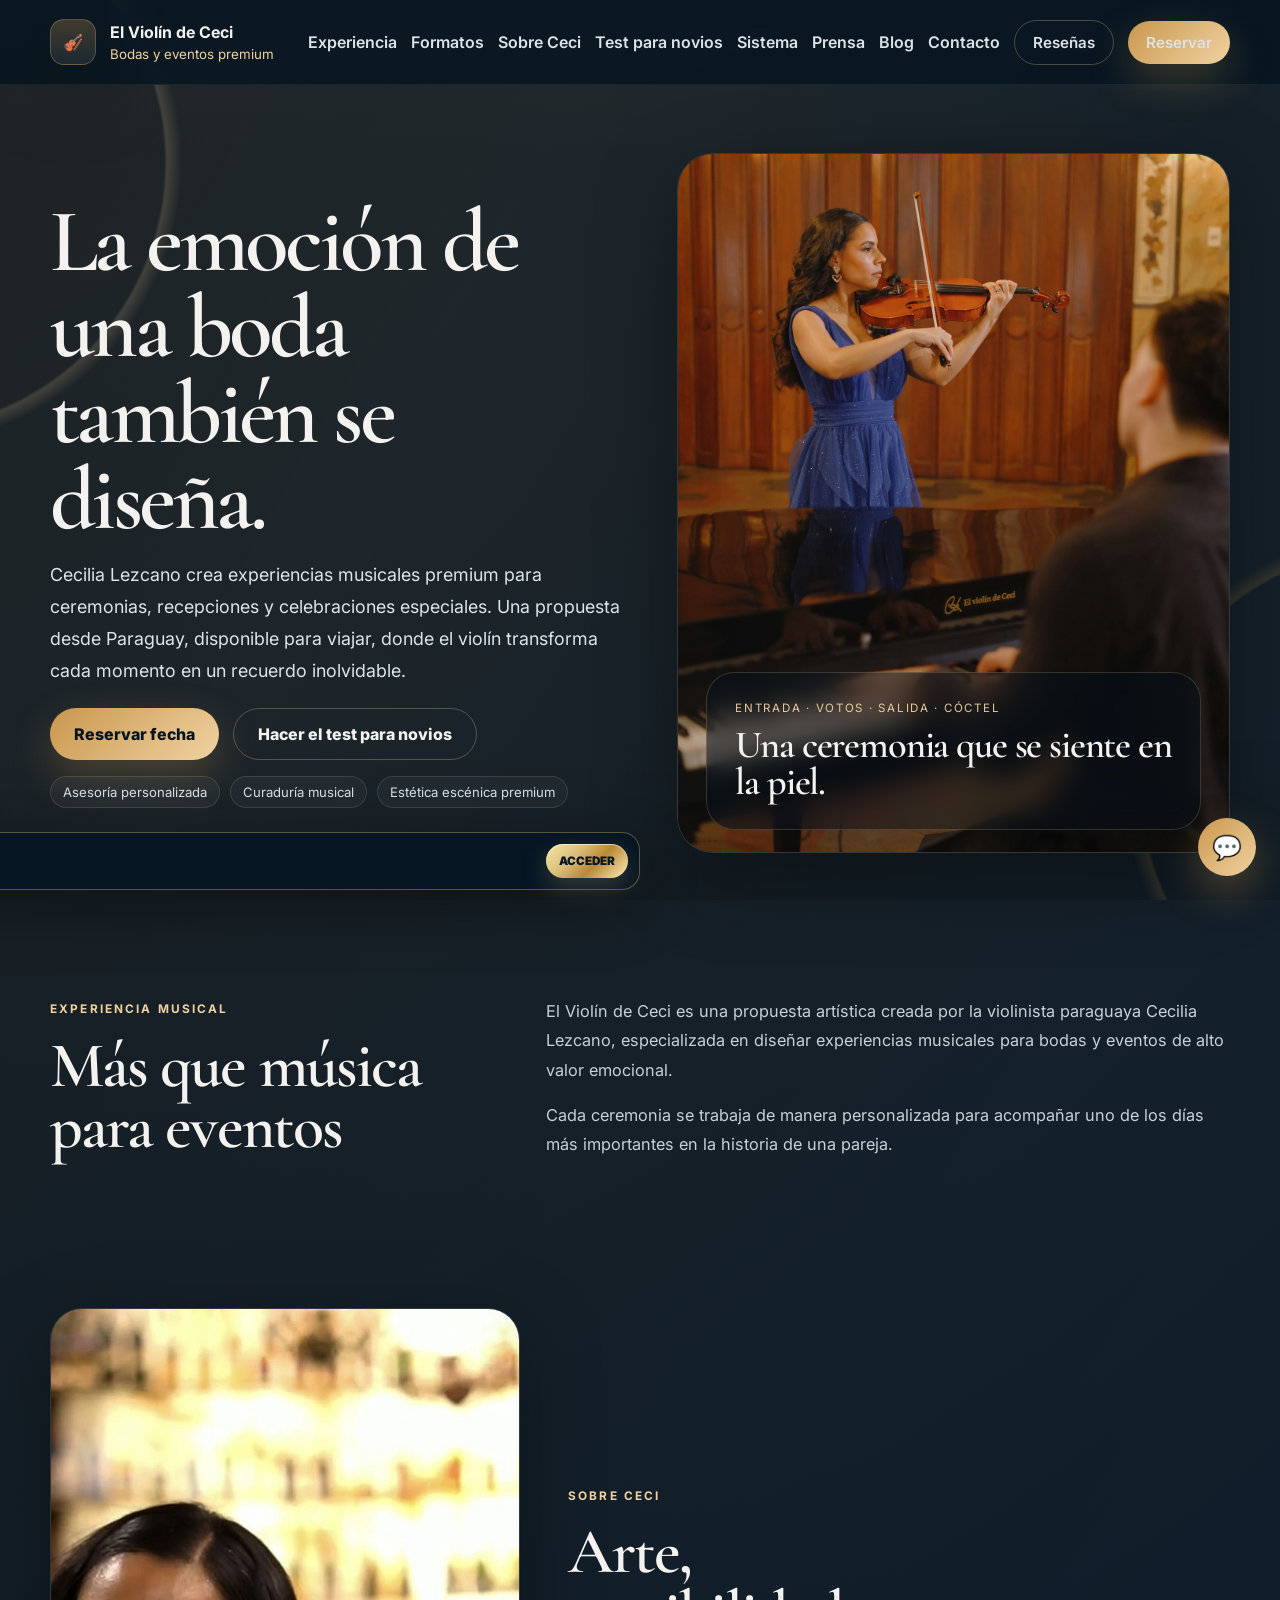
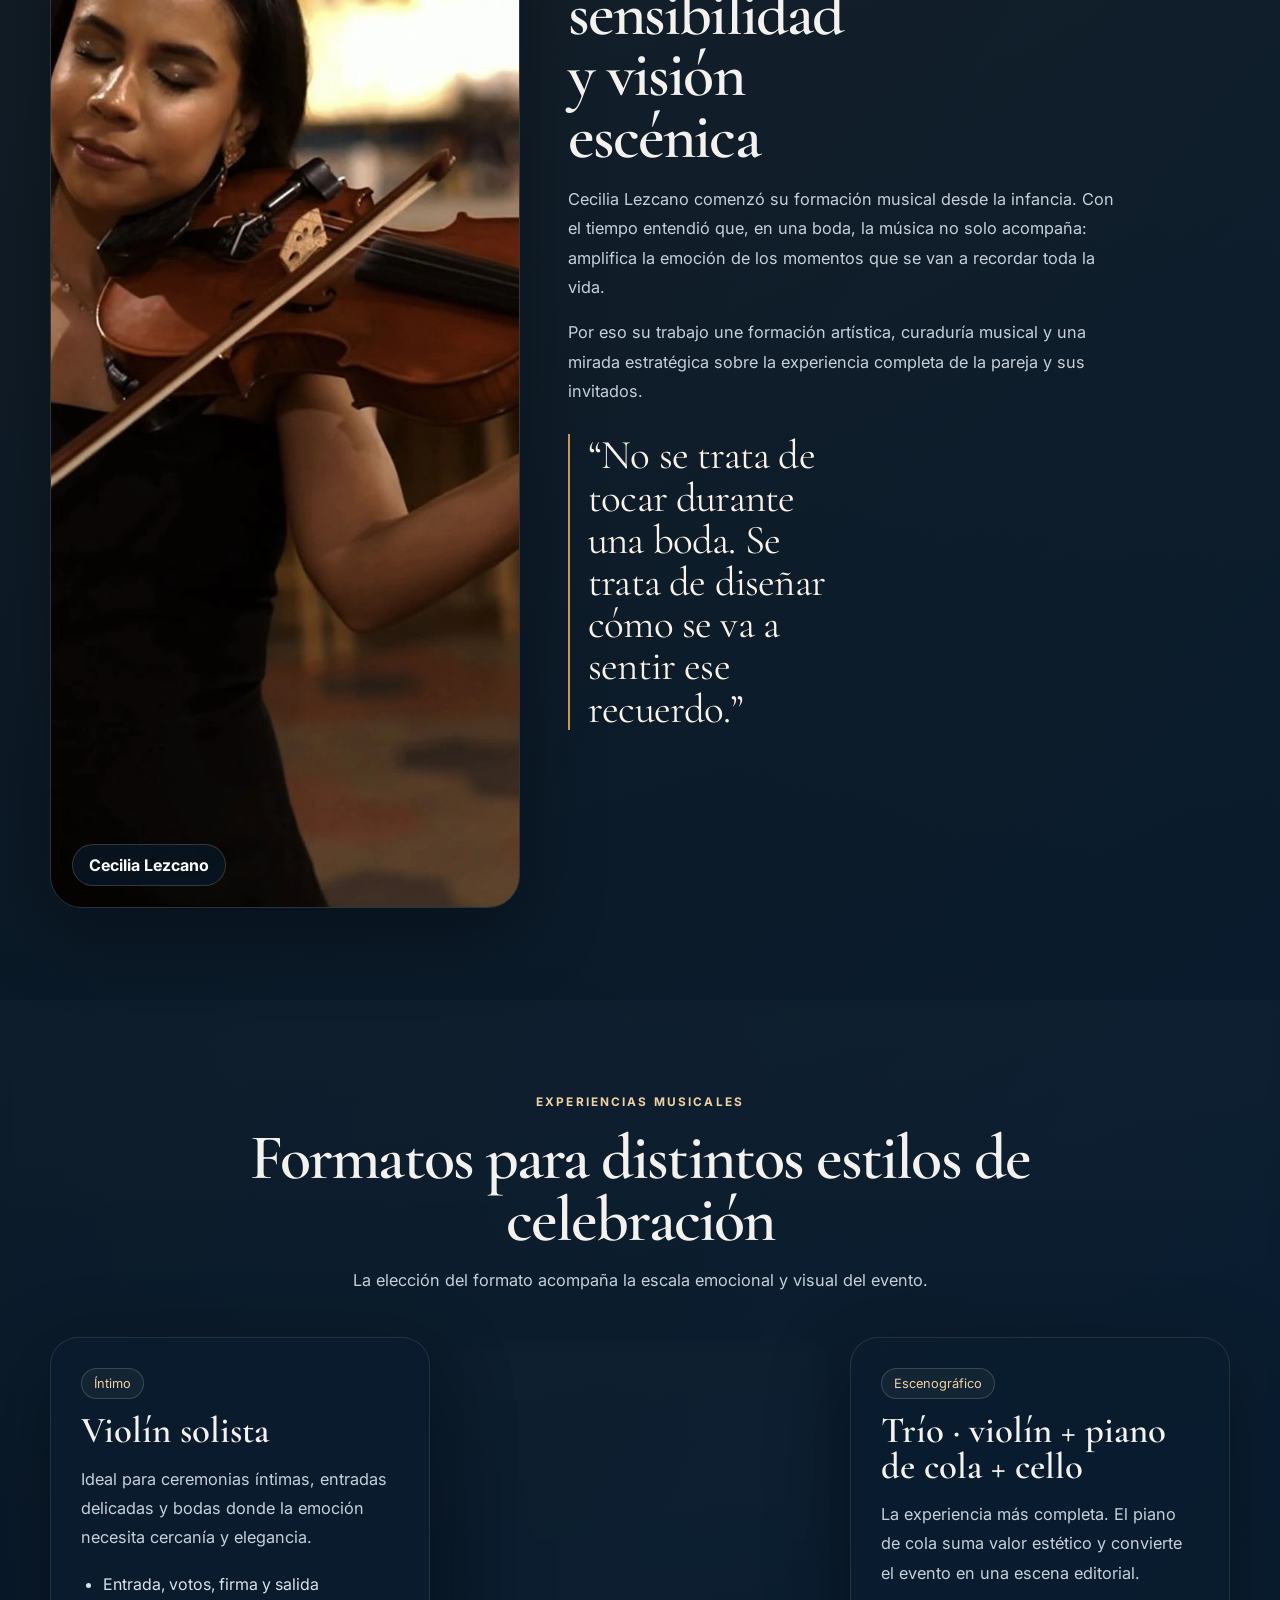
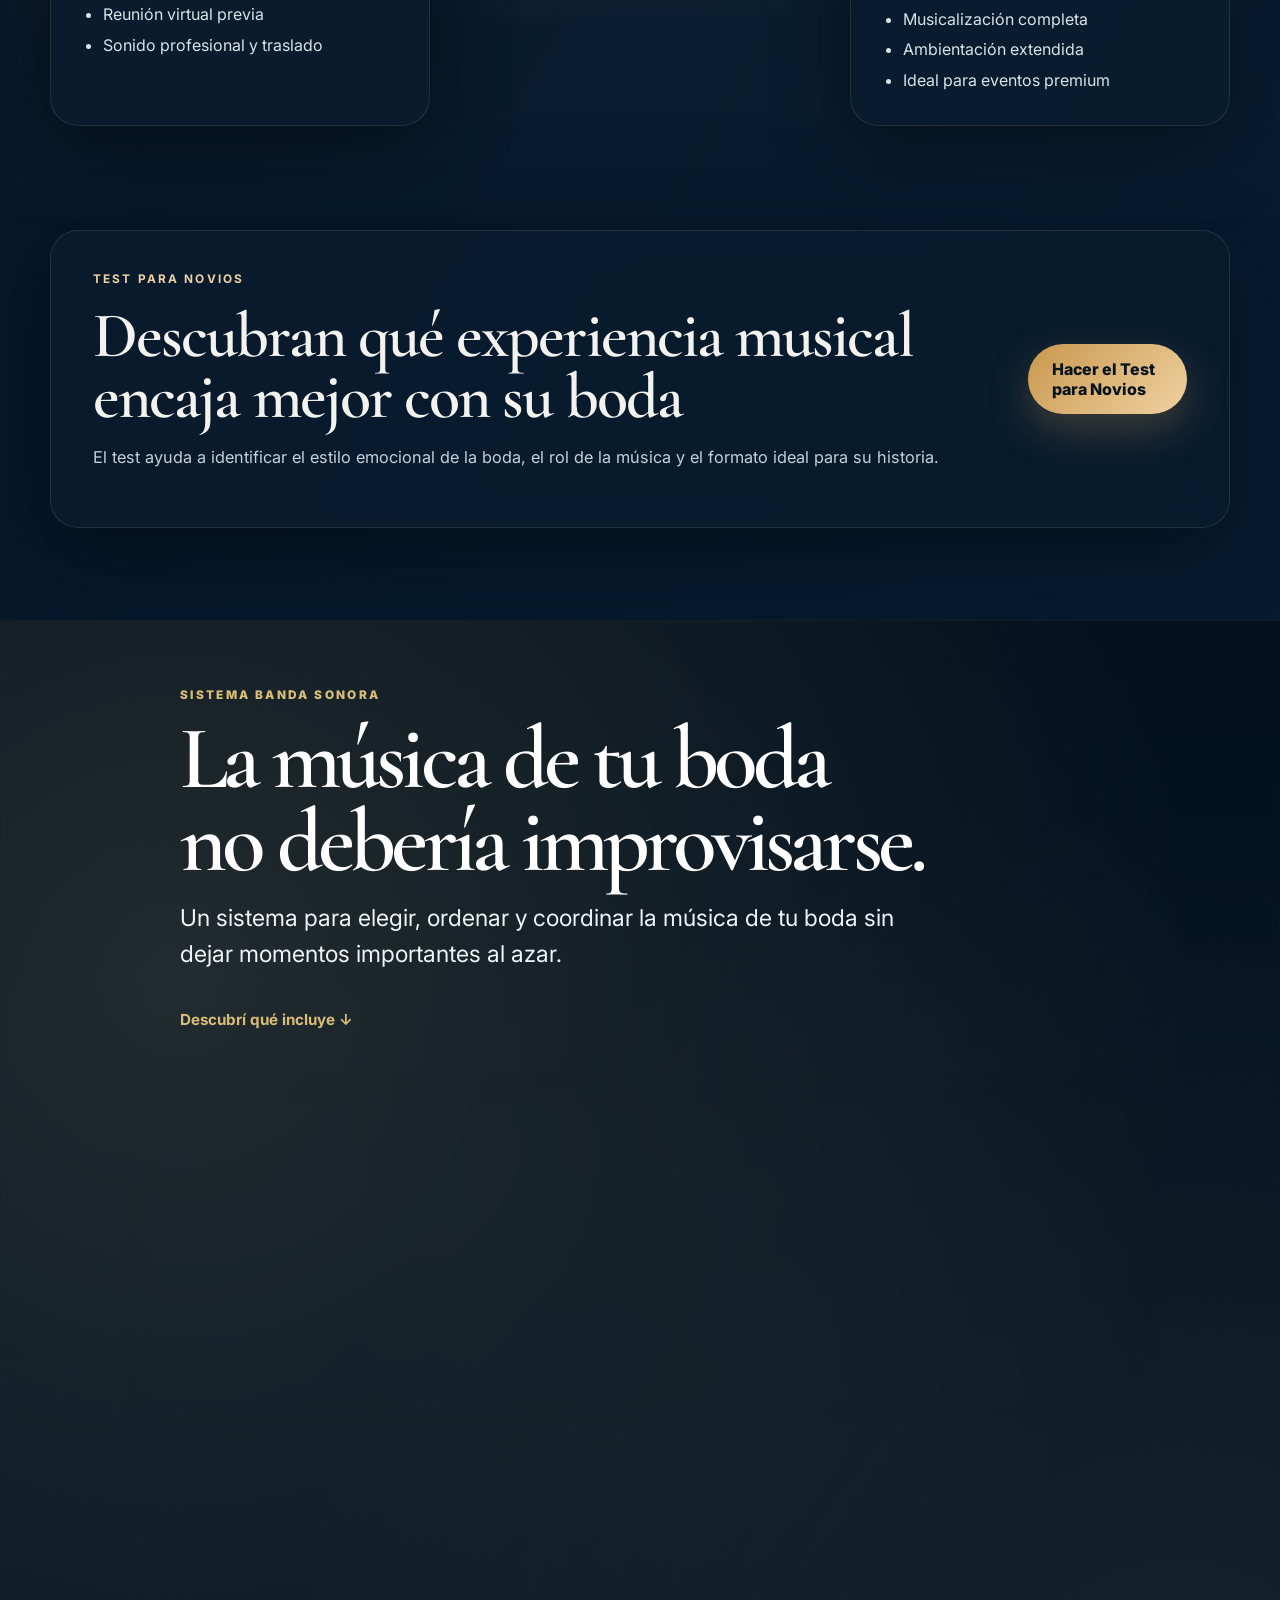
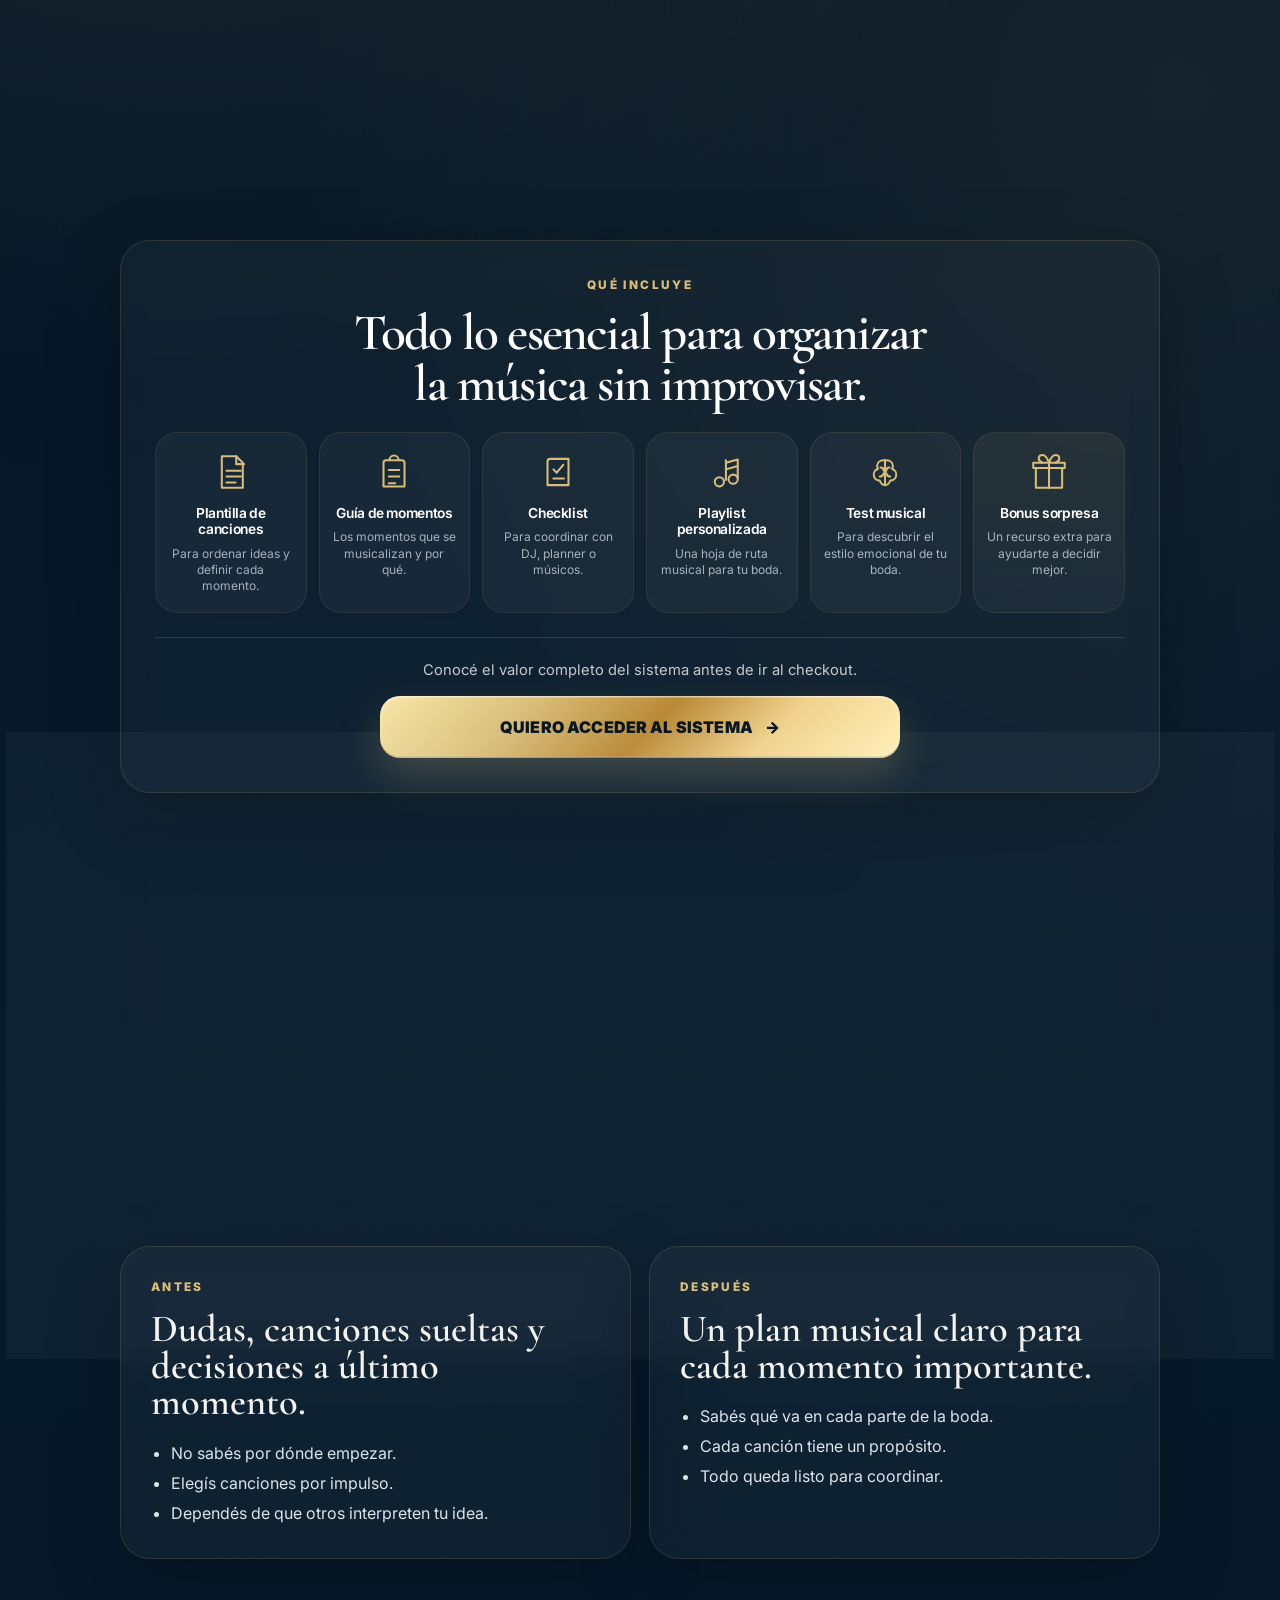
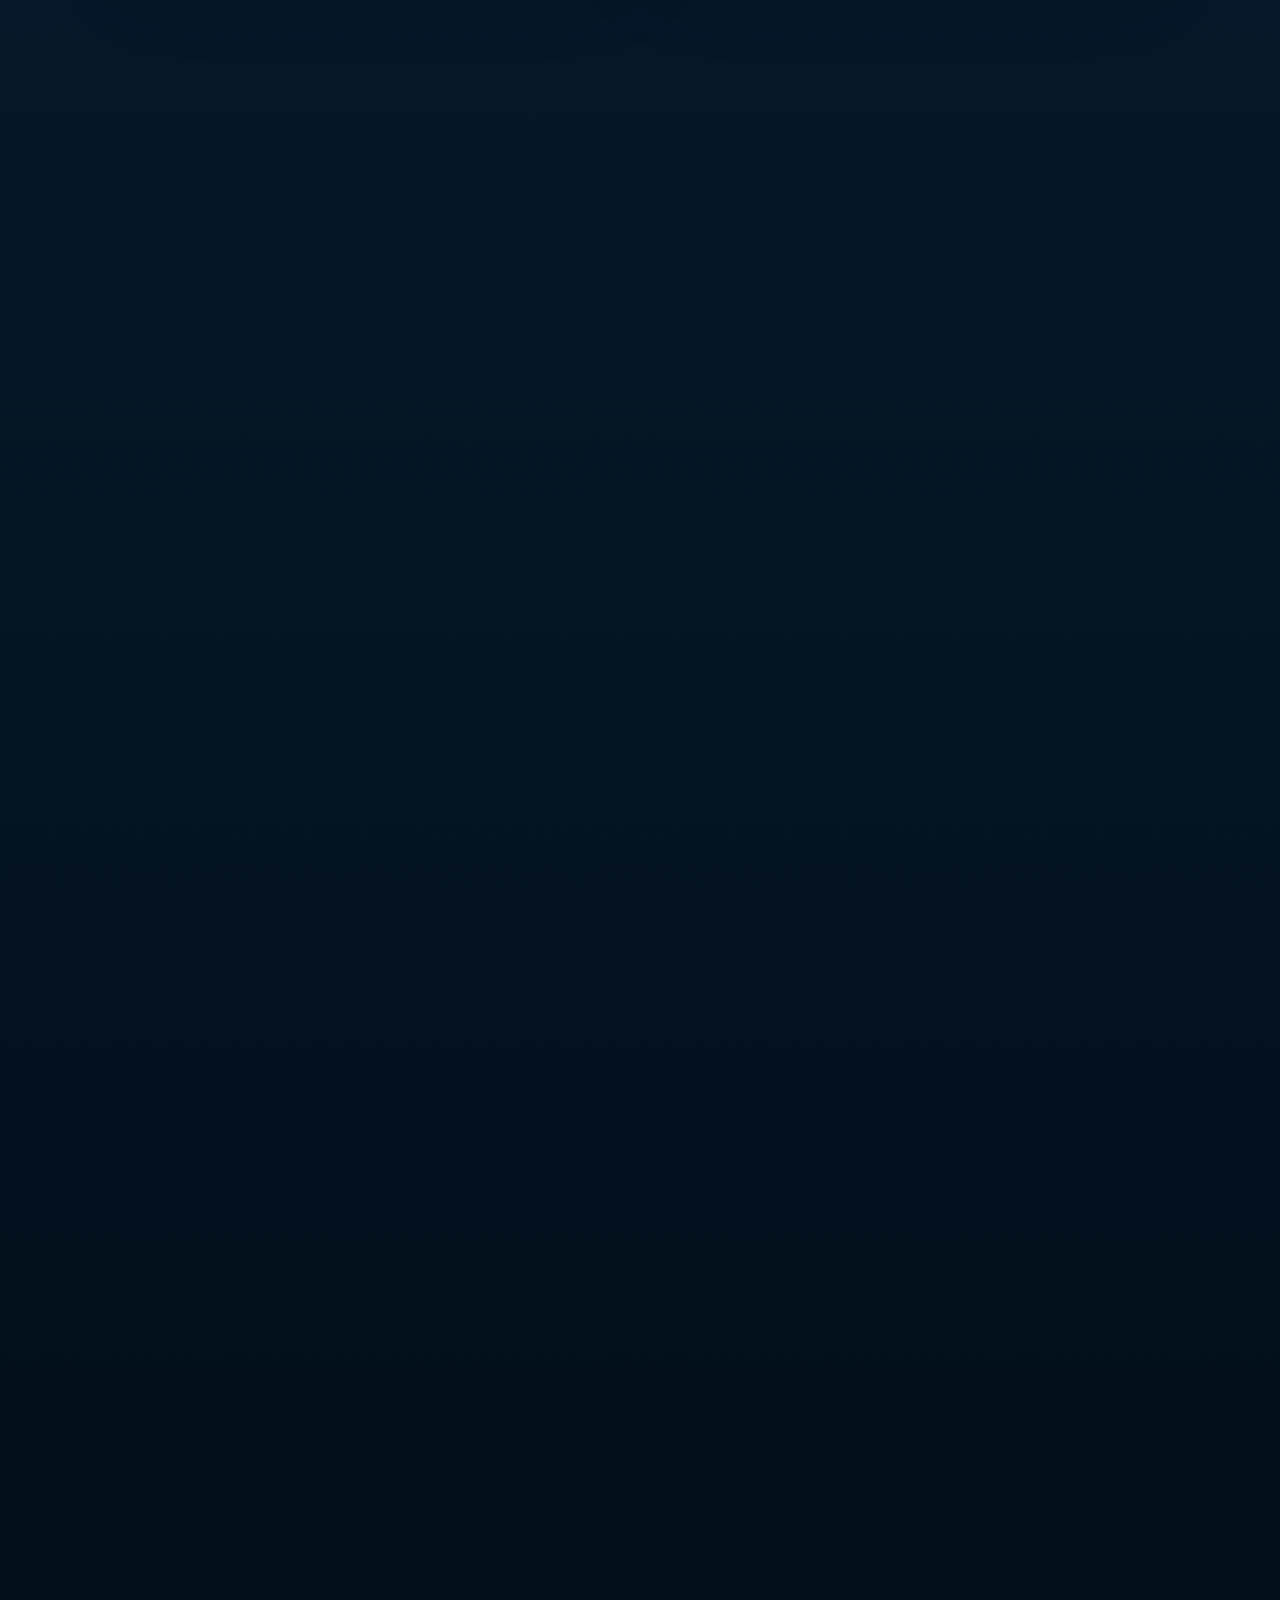
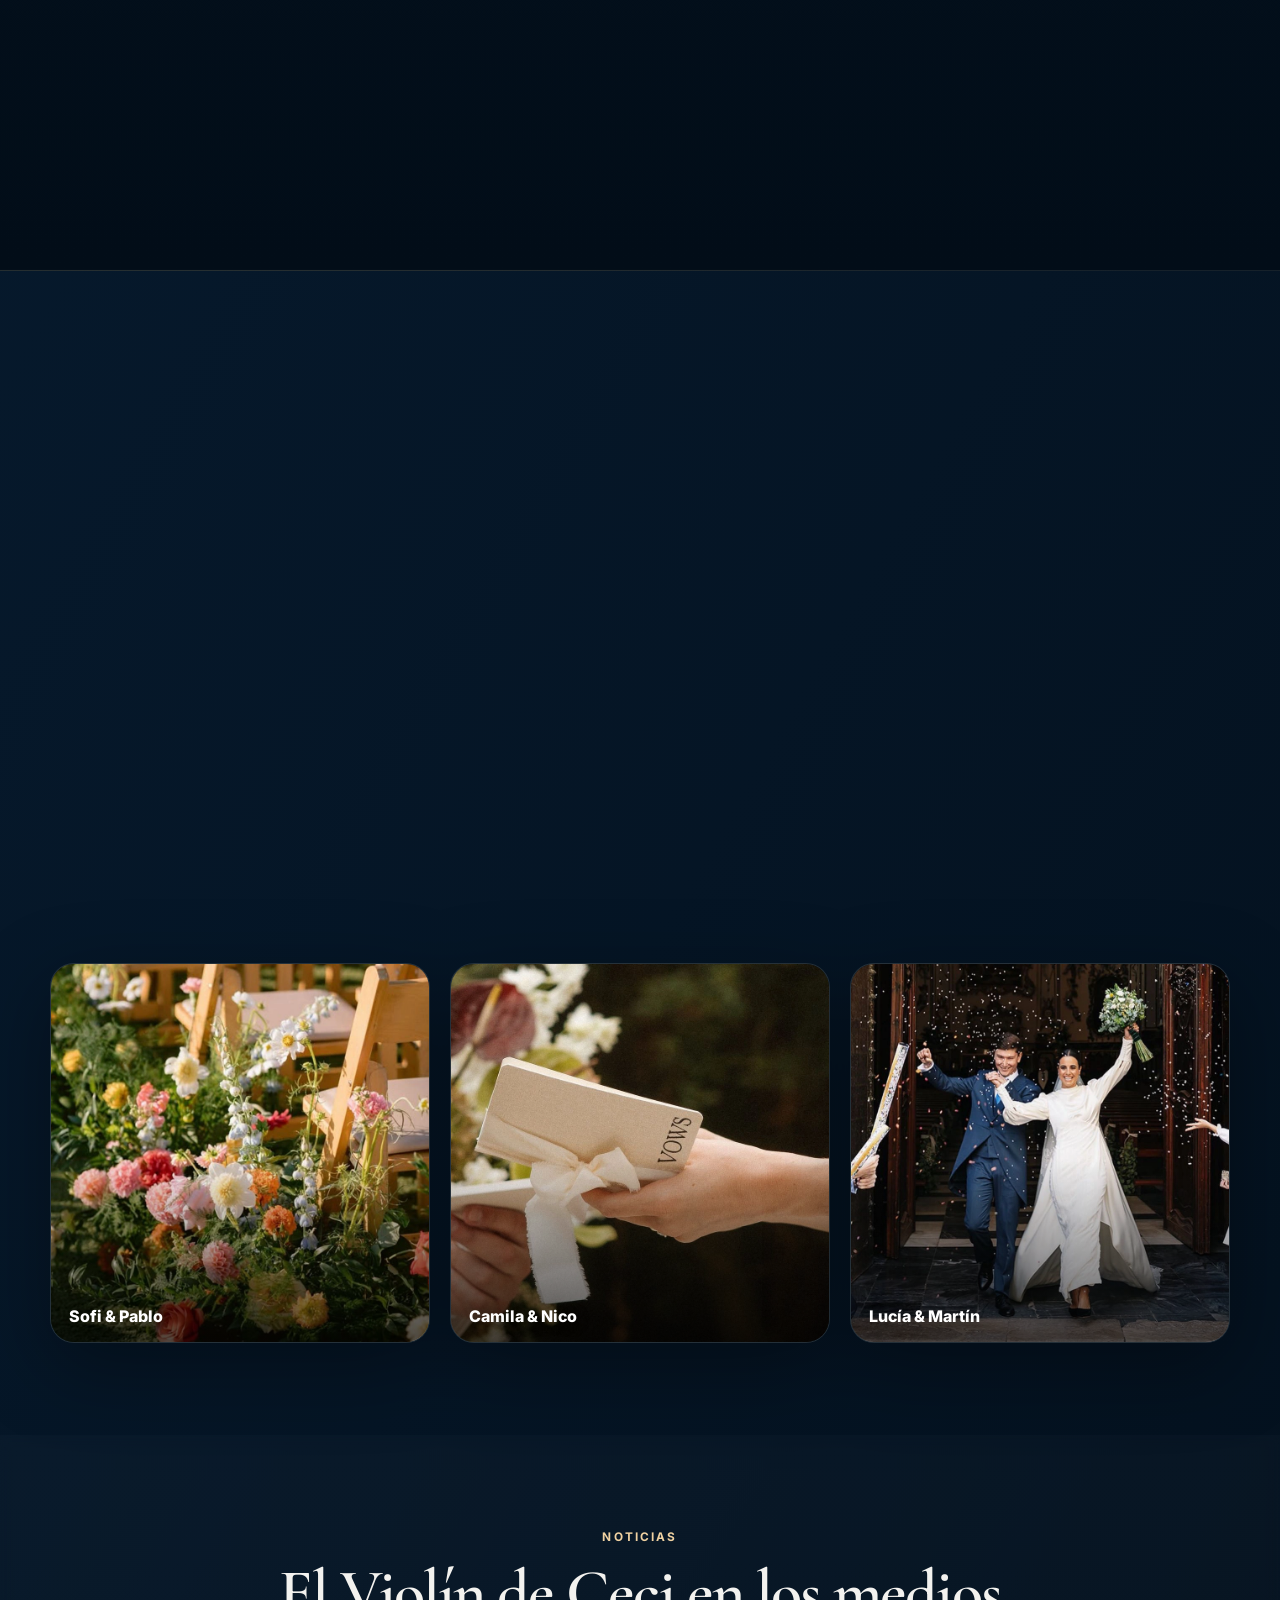
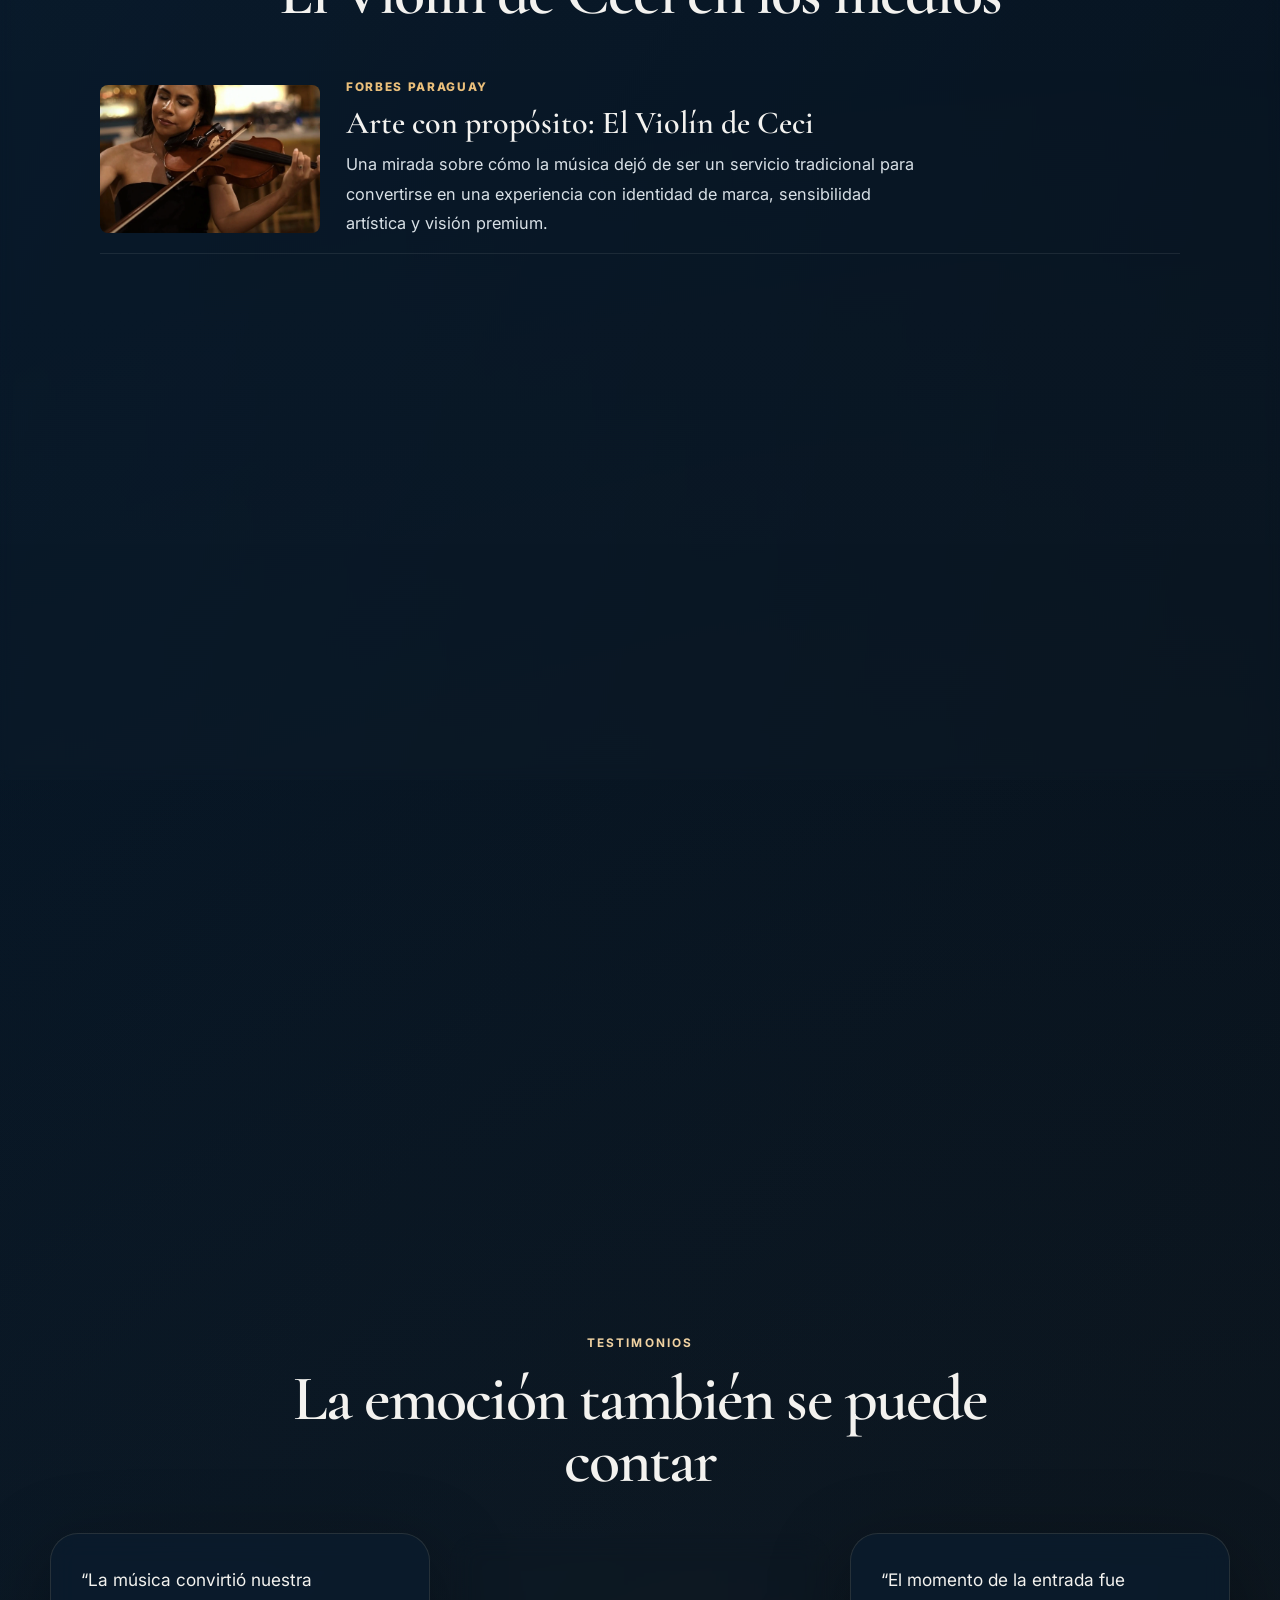
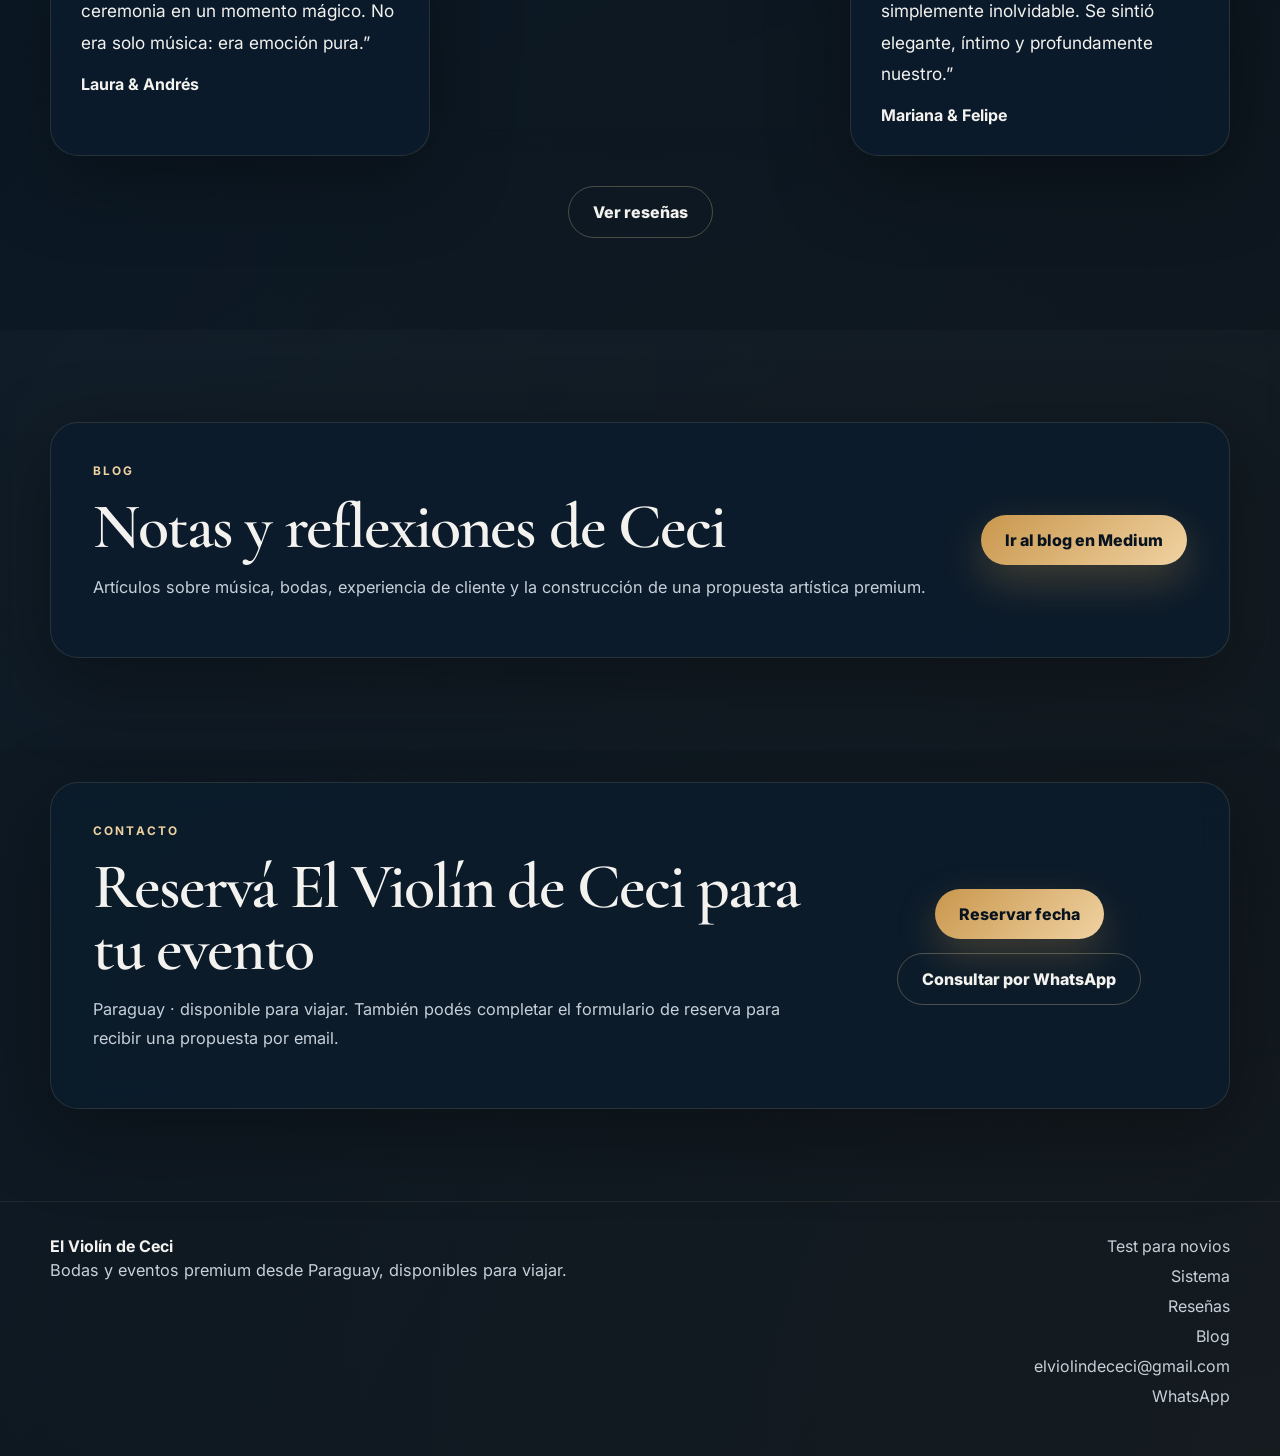
==== index.html @ d4ba200d "v34 - Simplificar hero eliminando badges" ====
<!doctype html>
<html lang="es">
<head>
  <!-- Google Tag Manager -->
<script>(function(w,d,s,l,i){w[l]=w[l]||[];w[l].push({'gtm.start':
new Date().getTime(),event:'gtm.js'});var f=d.getElementsByTagName(s)[0],
j=d.createElement(s),dl=l!='dataLayer'?'&l='+l:'';j.async=true;j.src=
'https://www.googletagmanager.com/gtm.js?id='+i+dl;f.parentNode.insertBefore(j,f);
})(window,document,'script','dataLayer','GTM-W8CTKLR2');</script>
<!-- End Google Tag Manager -->
<script type="text/javascript">
    (function(c,l,a,r,i,t,y){
        c[a]=c[a]||function(){(c[a].q=c[a].q||[]).push(arguments)};
        t=l.createElement(r);t.async=1;t.src="https://www.clarity.ms/tag/"+i;
        y=l.getElementsByTagName(r)[0];y.parentNode.insertBefore(t,y);
    })(window, document, "clarity", "script", "xctlj823mb");
</script>
  <meta charset="utf-8" />
  <meta name="viewport" content="width=device-width, initial-scale=1" />
  <title> Violinista para bodas en  Paraguay | El Violín de Ceci  </title>
  <meta name="description" content="Violinista para bodas en Paraguay. Cecilia Lezcano crea experiencias musicales premium para ceremonias, cócteles y eventos en Asunción y destinos internacionales." />
  <link rel="canonical" href="https://elviolindececi.com/" />
  <meta name="theme-color" content="#081624" />
  <meta property="og:title" content="El Violín de Ceci" />
  <meta property="og:description" content="Bodas y eventos premium desde Paraguay, disponibles para viajar." />
  <meta property="og:type" content="website" />
  <link rel="preconnect" href="https://fonts.googleapis.com">
  <link rel="preconnect" href="https://fonts.gstatic.com" crossorigin>
  <link href="https://fonts.googleapis.com/css2?family=Cormorant+Garamond:wght@400;500;600;700&family=Inter:wght@400;500;600;700;800&display=swap" rel="stylesheet">
  <link rel="stylesheet" href="style.css" />
  <meta name="google-site-verification" content="aHfk83KyyHycCtl_HrZ8QX9L1sjIAgn_O2LHiL6ez6E" />
  <meta name="keywords" content="violinista para bodas paraguay, música en vivo para bodas paraguay, violinista en asunción, violinista para eventos, ceremonia de bodas con violín">
  <meta property="og:url" content="https://elviolindececi.com/" />
  <meta property="og:image" content="https://elviolindececi.com/assets/fotos/cecilia-lezcano-violinista-bodas.webp" />
  <script type="application/ld+json">
{ "@context": "https://schema.org",
 "@type": "MusicGroup",
 "name": "El Violin de Ceci",
 "url": "https://elviolindececi.com",
 "description": "Violinista para bodas y eventos en Paraguay",
 "sameAs": [
   "https://instagram.com/elviolindececi" ]
}
</script>

  <script type="application/ld+json">
{
  "@context": "https://schema.org",
  "@type": "Product",
  "name": "Sistema Banda Sonora de tu Boda",
  "description": "Sistema digital para parejas que quieren diseñar la banda sonora de su boda: test musical, playlist personalizada, plantilla de canciones, guía de momentos y checklist de coordinación.",
  "brand": {
    "@type": "Brand",
    "name": "El Violín de Ceci"
  },
  "offers": {
    "@type": "Offer",
    "url": "https://pay.hotmart.com/W106077396L?checkoutMode=0&bid=1782328955549&utm_source=instagram&utm_medium=dm_manychat&utm_campaign=kit_musical_novias&utm_content=reel_kit_musical_01&sck=ig_dm_reel_kit_musical_01",
    "price": "27",
    "priceCurrency": "USD",
    "availability": "https://schema.org/InStock"
  }
}
  </script>

</head>
<body>
  <!-- Google Tag Manager (noscript) -->
<noscript><iframe src="https://www.googletagmanager.com/ns.html?id=GTM-W8CTKLR2"
height="0" width="0" style="display:none;visibility:hidden"></iframe></noscript>
<!-- End Google Tag Manager (noscript) -->
  <audio id="siteMusic" src="./test/audio/experience.mp3" preload="auto" autoplay loop></audio>
  <header class="header" id="top">
    <div class="container nav">
      <a class="brand" href="#top" aria-label="El Violín de Ceci, inicio">
        <span class="brand-mark">🎻</span>
        <span>
          <strong>El Violín de Ceci</strong>
          <small>Bodas y eventos premium</small>
        </span>
      </a>

      <button class="nav-toggle" id="navToggle" aria-expanded="false" aria-controls="navMenu" aria-label="Abrir menú"><span></span><span></span><span></span></button>

      <nav class="nav-menu" id="navMenu">
        <a href="#experiencia">Experiencia</a>
        <a href="#formatos">Formatos</a>
        <a href="#sobre-ceci">Sobre Ceci</a>
        <a href="./test/">Test para novios</a>
        <a href="#kit-musical">Sistema</a>
        <a href="#prensa">Prensa</a>
        <a href="#blog">Blog</a>
        <a href="#contacto">Contacto</a>
        <a class="btn btn-outline btn-small" href="./reviews/">Reseñas</a>
        <a class="btn btn-small" href="./booking/">Reservar</a>
      </nav>
    </div>
  </header>

  <main>
    <section class="hero section">
      <div class="container hero-grid">
        <div class="hero-copy reveal">
          <h1>La emoción de una boda también se diseña.</h1>
          <p class="lead">Cecilia Lezcano crea experiencias musicales premium para ceremonias, recepciones y celebraciones especiales. Una propuesta desde Paraguay, disponible para viajar, donde el violín transforma cada momento en un recuerdo inolvidable.</p>

          <div class="hero-actions">
            <a class="btn" href="./booking/">Reservar fecha</a>
            <a class="btn btn-ghost" href="./test/">Hacer el test para novios</a>
          </div>

          <div class="micro-pills">
            <span>Asesoría personalizada</span>
            <span>Curaduría musical</span>
            <span>Estética escénica premium</span>
          </div>
        </div>

        <div class="hero-visual reveal delay-1">
          <div class="hero-frame">
            <img
              class="media-cover"
              src="./assets/fotos/violin-boda-ceremonia-principal.webp"
              alt="Cecilia tocando violín durante una boda elegante"
              width="1200"
              height="900"
            />

            <div class="scene-card scene-main">
              <span class="scene-kicker">Entrada · votos · salida · cóctel</span>
              <h2>Una ceremonia que se siente en la piel.</h2>
            </div>
          </div>
        </div>
      </div>
    </section>

    <section class="section intro" id="experiencia">
      <div class="container split split-intro">
        <div class="reveal">
          <p class="eyebrow">Experiencia musical</p>
          <h2>Más que música para eventos</h2>
        </div>
        <div class="reveal delay-1">
          <p>El Violín de Ceci es una propuesta artística creada por la violinista paraguaya Cecilia Lezcano, especializada en diseñar experiencias musicales para bodas y eventos de alto valor emocional.</p>
          <p>Cada ceremonia se trabaja de manera personalizada para acompañar uno de los días más importantes en la historia de una pareja.</p>
        </div>
      </div>
    </section>

    <section class="section about-ceci" id="sobre-ceci">
      <div class="container about-shell">
        <div class="about-photo-card reveal">
          <img src="./assets/fotos/cecilia-lezcano-violinista-bodas.webp" alt="Cecilia Lezcano tocando el violín" width="900" height="1200">
          <span class="about-name-pill">Cecilia Lezcano</span>
        </div>

        <div class="about-story reveal delay-1">
          <p class="eyebrow">Sobre Ceci</p>
          <h2>Arte, sensibilidad y visión escénica</h2>
          <p>Cecilia Lezcano comenzó su formación musical desde la infancia. Con el tiempo entendió que, en una boda, la música no solo acompaña: amplifica la emoción de los momentos que se van a recordar toda la vida.</p>
          <p>Por eso su trabajo une formación artística, curaduría musical y una mirada estratégica sobre la experiencia completa de la pareja y sus invitados.</p>

          <blockquote class="about-quote">
            <p>“No se trata de tocar durante una boda. Se trata de diseñar cómo se va a sentir ese recuerdo.”</p>
          </blockquote>
        </div>
      </div>
    </section>

    <section class="section section-soft" id="formatos">
      <div class="container">
        <div class="section-heading reveal">
          <p class="eyebrow">Experiencias musicales</p>
          <h2>Formatos para distintos estilos de celebración</h2>
          <p>La elección del formato acompaña la escala emocional y visual del evento.</p>
        </div>

        <div class="cards-grid formats-grid">
          <article class="info-card format-card reveal">
            <span class="card-tag">Íntimo</span>
            <h3>Violín solista</h3>
            <p>Ideal para ceremonias íntimas, entradas delicadas y bodas donde la emoción necesita cercanía y elegancia.</p>
            <ul>
              <li>Entrada, votos, firma y salida</li>
              <li>Reunión virtual previa</li>
              <li>Sonido profesional y traslado</li>
            </ul>
          </article>
          <article class="info-card format-card reveal delay-1 featured-card">
            <span class="card-tag">Envolvente</span>
            <h3>Dúo · violín + piano</h3>
            <p>Una experiencia más profunda y cinematográfica, perfecta para ceremonias elegantes y cócteles con presencia musical.</p>
            <ul>
              <li>Musicalización completa de ceremonia</li>
              <li>Ambientación opcional en cóctel</li>
              <li>Mayor riqueza sonora</li>
            </ul>
          </article>
          <article class="info-card format-card reveal delay-2">
            <span class="card-tag">Escenográfico</span>
            <h3>Trío · violín + piano de cola + cello</h3>
            <p>La experiencia más completa. El piano de cola suma valor estético y convierte el evento en una escena editorial.</p>
            <ul>
              <li>Musicalización completa</li>
              <li>Ambientación extendida</li>
              <li>Ideal para eventos premium</li>
            </ul>
          </article>
        </div>
      </div>
    </section>

    <section class="section cta-band" id="test-novios">
      <div class="container cta-band-box reveal">
        <div>
          <p class="eyebrow">Test para novios</p>
          <h2>Descubran qué experiencia musical encaja mejor con su boda</h2>
          <p>El test ayuda a identificar el estilo emocional de la boda, el rol de la música y el formato ideal para su historia.</p>
        </div>
        <div class="cta-band-actions">
          <a class="btn" href="./test/">Hacer el Test para Novios</a>
        </div>
      </div>
    </section>


    <section class="section kit-musical kit-system-v32" id="kit-musical" aria-labelledby="kit-title">
      <div class="container kit-v32-wrap">
        <div class="kit-v32-hero reveal">
          <p class="kit-v32-eyebrow">Sistema Banda Sonora</p>
          <h2 id="kit-title">La música de tu boda no debería improvisarse.</h2>
          <p class="kit-v32-subtitle">Un sistema para elegir, ordenar y coordinar la música de tu boda sin dejar momentos importantes al azar.</p>
          <div class="kit-v32-proof-row" aria-label="Autoridad y condiciones">
        
          </div>
          <a class="kit-v32-scroll" href="#sistema-incluye" aria-label="Ver qué incluye el Sistema Banda Sonora">Descubrí qué incluye ↓</a>
        </div>

        <div class="kit-v32-pain reveal" aria-label="Problemas frecuentes al elegir música para una boda">
          <div class="kit-v32-heading">
            <p class="kit-v32-kicker">Antes de comprar</p>
            <h3>¿Te pasa esto?</h3>
          </div>
          <div class="kit-v32-pain-grid">
            <article><span>01</span><p>No sabés exactamente qué momentos llevan música.</p></article>
            <article><span>02</span><p>Tenés canciones sueltas, pero no un orden claro.</p></article>
            <article><span>03</span><p>El DJ o planner necesita instrucciones precisas.</p></article>
            <article><span>04</span><p>Tenés miedo de olvidarte de un momento importante.</p></article>
          </div>
          <p class="kit-v32-pain-note">Si marcaste más de uno, este sistema fue creado para vos.</p>
        </div>

        <div class="kit-v32-what reveal">
          <div>
            <p class="kit-v32-kicker">Qué es</p>
            <h3>Un método simple para transformar canciones sueltas en una experiencia musical completa.</h3>
          </div>
          <p>El Sistema Banda Sonora te guía paso a paso para decidir qué música va en cada momento de tu boda, cómo ordenarla y cómo coordinarla con DJ, planner o músicos.</p>
        </div>

        <div class="kit-v32-include-card reveal" id="sistema-incluye" aria-label="Qué incluye el sistema">
          <div class="kit-v32-heading kit-v32-heading-center">
            <p class="kit-v32-kicker">Qué incluye</p>
            <h3>Todo lo esencial para organizar la música sin improvisar.</h3>
          </div>
          <div class="kit-v32-icons">
            <article>
              <svg viewBox="0 0 64 64" aria-hidden="true"><path d="M18 8h22l10 10v38H18z"/><path d="M40 8v12h12"/><path d="M25 30h22M25 39h22M25 48h14"/></svg>
              <h4>Plantilla de canciones</h4>
              <p>Para ordenar ideas y definir cada momento.</p>
            </article>
            <article>
              <svg viewBox="0 0 64 64" aria-hidden="true"><path d="M20 14h24a4 4 0 0 1 4 4v36H16V18a4 4 0 0 1 4-4z"/><path d="M25 14a7 7 0 0 1 14 0"/><path d="M24 29h16M24 39h16M24 49h10"/></svg>
              <h4>Guía de momentos</h4>
              <p>Los momentos que se musicalizan y por qué.</p>
            </article>
            <article>
              <svg viewBox="0 0 64 64" aria-hidden="true"><path d="M20 12h28v40H16V16a4 4 0 0 1 4-4z"/><path d="M25 28l5 5 10-12"/><path d="M25 42h16"/></svg>
              <h4>Checklist</h4>
              <p>Para coordinar con DJ, planner o músicos.</p>
            </article>
            <article>
              <svg viewBox="0 0 64 64" aria-hidden="true"><path d="M38 14v30"/><path d="M38 18l18-5v28"/><path d="M38 28l18-5"/><circle cx="28" cy="47" r="7"/><circle cx="49" cy="43" r="7"/></svg>
              <h4>Playlist personalizada</h4>
              <p>Una hoja de ruta musical para tu boda.</p>
            </article>
            <article>
              <svg viewBox="0 0 64 64" aria-hidden="true"><path d="M30 14c-6 0-10 4-10 9 0 1.6.4 3.1 1.2 4.4A9 9 0 0 0 24 45c1.4 4 4.2 7 8 7V14h-2z"/><path d="M34 14c6 0 10 4 10 9 0 1.6-.4 3.1-1.2 4.4A9 9 0 0 1 40 45c-1.4 4-4.2 7-8 7V14h2z"/><path d="M25 25c3 0 5 2 5 5"/><path d="M39 25c-3 0-5 2-5 5"/><path d="M24 39c3 0 5-2 6-5"/><path d="M40 39c-3 0-5-2-6-5"/></svg>
              <h4>Test musical</h4>
              <p>Para descubrir el estilo emocional de tu boda.</p>
            </article>
            <article class="kit-v32-bonus">
              <svg viewBox="0 0 64 64" aria-hidden="true"><path d="M12 26h40v30H12z"/><path d="M8 18h48v8H8z"/><path d="M32 18v38"/><path d="M22 18c-7-2-8-12 0-12 6 0 10 12 10 12s4-12 10-12c8 0 7 10 0 12"/></svg>
              <h4>Bonus sorpresa</h4>
              <p>Un recurso extra para ayudarte a decidir mejor.</p>
            </article>
          </div>
          <div class="kit-v32-include-cta">
            <p>Conocé el valor completo del sistema antes de ir al checkout.</p>
            <a data-hotmart-cta="incluye_sistema" class="btn kit-btn kit-v32-main-btn" href="https://pay.hotmart.com/W106077396L?checkoutMode=0&bid=1782328955549&utm_source=instagram&utm_medium=dm_manychat&utm_campaign=kit_musical_novias&utm_content=reel_kit_musical_01&sck=ig_dm_reel_kit_musical_01" target="_blank" rel="noopener">
              <span>Quiero acceder al sistema</span>
              <span aria-hidden="true">→</span>
            </a>
          </div>
        </div>

        <div class="kit-v32-steps reveal">
          <div class="kit-v32-heading kit-v32-heading-center">
            <p class="kit-v32-kicker">Cómo funciona</p>
            <h3>Tres pasos para llegar tranquila al gran día.</h3>
          </div>
          <div class="kit-v32-step-grid">
            <article><span>1</span><h4>Respondés el test</h4><p>Identificás el estilo musical y emocional de tu boda.</p></article>
            <article><span>2</span><h4>Ordenás los momentos</h4><p>Ubicás canciones, entradas, salida, ceremonia y recepción.</p></article>
            <article><span>3</span><h4>Coordinás sin dudas</h4><p>Compartís instrucciones claras con DJ, planner o músicos.</p></article>
          </div>
        </div>

        <div class="kit-v32-before-after reveal">
          <article>
            <p class="kit-v32-kicker">Antes</p>
            <h3>Dudas, canciones sueltas y decisiones a último momento.</h3>
            <ul>
              <li>No sabés por dónde empezar.</li>
              <li>Elegís canciones por impulso.</li>
              <li>Dependés de que otros interpreten tu idea.</li>
            </ul>
          </article>
          <article>
            <p class="kit-v32-kicker">Después</p>
            <h3>Un plan musical claro para cada momento importante.</h3>
            <ul>
              <li>Sabés qué va en cada parte de la boda.</li>
              <li>Cada canción tiene un propósito.</li>
              <li>Todo queda listo para coordinar.</li>
            </ul>
          </article>
        </div>

        <div class="kit-v32-authority reveal">
          <img src="./assets/fotos/cecilia-lezcano-violinista-bodas.webp" alt="Cecilia Lezcano violinista para bodas" width="220" height="220">
          <div>
            <p class="kit-v32-stars" aria-label="Cinco estrellas">★★★★★</p>
            <h3>Creado desde la experiencia real de más de 200 bodas.</h3>
            <p>Durante años, Ceci vio qué canciones emocionan, qué momentos suelen olvidarse y qué instrucciones necesita un equipo para que la música acompañe de verdad. Este sistema nace de esa experiencia.</p>
          </div>
          <div class="kit-v32-badge"><strong>200+</strong><span>bodas en vivo</span></div>
        </div>

        <div class="kit-v32-testimonials reveal">
          <div class="kit-v32-heading kit-v32-heading-center">
            <p class="kit-v32-kicker">Lo que resuelve</p>
            <h3>Para parejas que quieren dejar de dudar.</h3>
          </div>
          <div class="kit-v32-testimonial-grid">
            <blockquote><p>“No tenía idea de que la entrada de los novios y la de la novia necesitaban canciones tan distintas.”</p><cite>Novia del Sistema</cite></blockquote>
            <blockquote><p>“Pensé que solo la entrada y salida se musicalizaban. El sistema es súper completo.”</p><cite>Pareja en organización</cite></blockquote>
            <blockquote><p>“No sabía por dónde empezar y el checklist solucionó eso.”</p><cite>Novia organizando su boda</cite></blockquote>
          </div>
        </div>

        <div class="kit-v32-price-card reveal" id="sistema-precio">
          <p class="kit-v32-kicker">Acceso de lanzamiento</p>
          <h3>Sistema Banda Sonora</h3>
          <div class="kit-v32-price"><span>USD 37</span><strong>USD 27</strong></div>
          <p>Precio de lanzamiento. Luego sube a USD 37. Pago único y acceso inmediato.</p>
          <a data-hotmart-cta="precio_sistema" class="btn kit-btn kit-v32-main-btn" href="https://pay.hotmart.com/W106077396L?checkoutMode=0&bid=1782328955549&utm_source=instagram&utm_medium=dm_manychat&utm_campaign=kit_musical_novias&utm_content=reel_kit_musical_01&sck=ig_dm_reel_kit_musical_01" target="_blank" rel="noopener">
            <span>Quiero acceder al sistema</span>
            <span aria-hidden="true">→</span>
          </a>
        </div>

        <div class="kit-v32-guarantee reveal">
          <span aria-hidden="true">🛡️</span>
          <div>
            <h3>Garantía de 7 días.</h3>
            <p>Probalo. Si sentís que no te ayuda a organizar la música de tu boda, te devolvemos el dinero.</p>
          </div>
        </div>

        <div class="kit-v32-faq reveal">
          <details open>
            <summary>¿Cómo recibo el sistema?</summary>
            <p>Después de la compra te llega un correo con el acceso. Revisá también spam o correo no deseado.</p>
          </details>
          <details>
            <summary>¿Sirve si ya tengo canciones elegidas?</summary>
            <p>Sí. Te ayuda a ordenar esas canciones, ubicarlas en el momento correcto y completar lo que falte.</p>
          </details>
          <details>
            <summary>¿Lo puedo compartir con mi DJ o planner?</summary>
            <p>Sí. Está pensado para coordinar de forma clara con DJ, wedding planner o músicos.</p>
          </details>
          <details>
            <summary>¿Es solo para bodas religiosas?</summary>
            <p>No. Sirve para ceremonias civiles, religiosas, simbólicas, cóctel, recepción y momentos especiales.</p>
          </details>
        </div>

        <div class="kit-v32-final reveal">
          <h3>Tu boda va a pasar una sola vez.</h3>
          <p>Que la música sea uno de los recuerdos más lindos.</p>
          <a data-hotmart-cta="final_sistema" class="btn kit-btn kit-v32-main-btn" href="https://pay.hotmart.com/W106077396L?checkoutMode=0&bid=1782328955549&utm_source=instagram&utm_medium=dm_manychat&utm_campaign=kit_musical_novias&utm_content=reel_kit_musical_01&sck=ig_dm_reel_kit_musical_01" target="_blank" rel="noopener">
            <span>Quiero acceder al sistema</span>
            <span aria-hidden="true">→</span>
          </a>
        </div>
      </div>
    </section>

    <section class="section gallery-section" id="galeria-parejas">
      <div class="container">
        <div class="section-heading reveal">
          <p class="eyebrow">Bodas y parejas</p>
          <h2>Momentos que también cuentan la historia</h2>
        </div>

        <div class="wedding-grid wedding-grid-square">
          <a href="./bodas/carlos-leticia/" class="wedding-card wedding-card-square reveal">
            <img src="./assets/fotos/ceremonia-boda-aire-libre.webp" alt="Ceremonia al aire libre" width="1200" height="1200">
            <div class="wedding-overlay"><h3>Carlos & Leticia</h3></div>
          </a>
          <a href="./bodas/ana-jose/" class="wedding-card wedding-card-square reveal delay-1">
            <img src="./assets/fotos/entrada-novia-violin.webp" alt="Entrada de la novia" width="1200" height="1200">
            <div class="wedding-overlay"><h3>Ana & José</h3></div>
          </a>
          <a href="./bodas/maria-diego/" class="wedding-card wedding-card-square reveal delay-2">
            <img src="./assets/fotos/duo-violin-piano-boda.webp" alt="Dúo con piano" width="1200" height="1200">
            <div class="wedding-overlay"><h3>María & Diego</h3></div>
          </a>
          <a href="./bodas/carlos-leticia/" class="wedding-card wedding-card-square reveal">
            <img src="./assets/fotos/detalle-ceremonia-musica.webp" alt="Detalle editorial" width="1200" height="1200">
            <div class="wedding-overlay"><h3>Sofi & Pablo</h3></div>
          </a>
          <a href="./bodas/ana-jose/" class="wedding-card wedding-card-square reveal delay-1">
            <img src="./assets/fotos/votos-boda-musica-en-vivo.webp" alt="Votos y silencios" width="1200" height="1200">
            <div class="wedding-overlay"><h3>Camila & Nico</h3></div>
          </a>
          <a href="./bodas/maria-diego/" class="wedding-card wedding-card-square reveal delay-2">
            <img src="./assets/fotos/salida-novios-musica-violin.webp" alt="Salida de la ceremonia" width="1200" height="1200">
            <div class="wedding-overlay"><h3>Lucía & Martín</h3></div>
          </a>
        </div>
      </div>
    </section>

    <section class="section section-soft" id="prensa">
      <div class="container">
        <div class="section-heading reveal">
          <p class="eyebrow">Noticias</p>
          <h2>El Violín de Ceci en los medios</h2>
        </div>

        <div class="news-list">
          <a class="news-card reveal" href="https://www.forbes.com.py/tags/el-violin-ceci-t40221" target="_blank" rel="noopener">
            <img src="./assets/prensa/forbes.webp" alt="Nota de Forbes sobre El Violín de Ceci" width="1200" height="900">
            <div class="news-content">
              <span class="news-tag">FORBES PARAGUAY</span>
              <h3>Arte con propósito: El Violín de Ceci</h3>
              <p>Una mirada sobre cómo la música dejó de ser un servicio tradicional para convertirse en una experiencia con identidad de marca, sensibilidad artística y visión premium.</p>
            </div>
          </a>

          <a class="news-card reveal delay-1" href="https://5dias.com.py/article/cmo-transformar-un-violn-en-una-marca-premium-dentro-de-la-industria-de-eventos" target="_blank" rel="noopener">
            <img src="./assets/prensa/5dias.webp" alt="Nota de 5Días sobre El Violín de Ceci" width="1200" height="900">
            <div class="news-content">
              <span class="news-tag">5DÍAS</span>
              <h3>Cómo transformar un violín en una marca premium dentro de la industria de eventos</h3>
              <p>La evolución del proyecto, desde sus primeros pasos hasta consolidarse como una propuesta diferenciada en bodas y celebraciones de alto valor emocional.</p>
            </div>
          </a>

          <a class="news-card reveal delay-2" href="https://www.pausa.com.py/cultura/musica/el-violin-de-ceci/6014/" target="_blank" rel="noopener">
            <img src="./assets/prensa/pausa.webp" alt="Nota de Pausa sobre El Violín de Ceci" width="1200" height="900">
            <div class="news-content">
              <span class="news-tag">PAUSA</span>
              <h3>El Violín de Ceci y su propuesta musical para eventos</h3>
              <p>Un perfil centrado en el enfoque artístico de Ceci, su conexión con el violín y la manera en que la música acompaña momentos irrepetibles.</p>
            </div>
          </a>
        </div>
      </div>
    </section>

    <section class="section award-section" id="lawa">
      <div class="container award-box reveal">
        <p class="eyebrow">Reconocimiento</p>
        <h2>LAWA 2025</h2>
        <p>El proyecto fue reconocido en LAWA 2025 dentro del universo de bodas y eventos de la región, fortaleciendo su posicionamiento como una propuesta premium nacida en Paraguay y disponible para viajar.</p>
      </div>
    </section>

    <section class="section" id="testimonios">
      <div class="container">
        <div class="section-heading reveal">
          <p class="eyebrow">Testimonios</p>
          <h2>La emoción también se puede contar</h2>
        </div>

        <div class="cards-grid testimonials-grid">
          <article class="quote-card reveal">
            <p>“La música convirtió nuestra ceremonia en un momento mágico. No era solo música: era emoción pura.”</p>
            <strong>Laura &amp; Andrés</strong>
          </article>
          <article class="quote-card reveal delay-1">
            <p>“Desde la primera reunión entendimos que Ceci no solo tocaba el violín. Diseñó la experiencia completa.”</p>
            <strong>Sofía &amp; Martín</strong>
          </article>
          <article class="quote-card reveal delay-2">
            <p>“El momento de la entrada fue simplemente inolvidable. Se sintió elegante, íntimo y profundamente nuestro.”</p>
            <strong>Mariana &amp; Felipe</strong>
          </article>
        </div>

        <div class="center reveal">
          <a class="btn btn-outline" href="./reviews/">Ver reseñas</a>
        </div>
      </div>
    </section>

    <section class="section section-soft" id="blog">
      <div class="container blog-box reveal">
        <div>
          <p class="eyebrow">Blog</p>
          <h2>Notas y reflexiones de Ceci</h2>
          <p>Artículos sobre música, bodas, experiencia de cliente y la construcción de una propuesta artística premium.</p>
        </div>
        <a class="btn" href="https://medium.com/@elviolindececi" target="_blank" rel="noopener">Ir al blog en Medium</a>
      </div>
    </section>

    <section class="section final-cta" id="contacto">
      <div class="container final-box reveal">
        <div>
          <p class="eyebrow">Contacto</p>
          <h2>Reservá El Violín de Ceci para tu evento</h2>
          <p>Paraguay · disponible para viajar. También podés completar el formulario de reserva para recibir una propuesta por email.</p>
        </div>
        <div class="hero-actions center-actions">
          <a class="btn" href="./booking/">Reservar fecha</a>
          <a class="btn btn-ghost" href="https://wa.me/595985689454" target="_blank" rel="noopener">Consultar por WhatsApp</a>
        </div>
      </div>
    </section>
  </main>

  <a class="whatsapp-float" href="https://wa.me/595985689454" target="_blank" rel="noopener" aria-label="WhatsApp">💬</a>

  <footer class="footer">
    <div class="container footer-grid">
      <div>
        <strong>El Violín de Ceci</strong>
        <p>Bodas y eventos premium desde Paraguay, disponibles para viajar.</p>
      </div>
      <div class="footer-links">
        <a href="./test/">Test para novios</a>
        <a href="#kit-musical">Sistema</a>
        <a href="./reviews/">Reseñas</a>
        <a href="https://medium.com/@elviolindececi" target="_blank" rel="noopener">Blog</a>
        <a href="mailto:elviolindececi@gmail.com">elviolindececi@gmail.com</a>
        <a href="https://wa.me/595985689454" target="_blank" rel="noopener">WhatsApp</a>
      </div>
    </div>
  </footer>

  <script src="app.js"></script>

  <div class="kit-sticky-mobile kit-v32-sticky is-visible" aria-label="Acceso rápido al Sistema Banda Sonora">
    <div>
      <strong>Sistema Banda Sonora</strong>
      <span>USD 27 · acceso inmediato</span>
    </div>
    <a data-hotmart-cta="sticky_sistema" href="https://pay.hotmart.com/W106077396L?checkoutMode=0&bid=1782328955549&utm_source=instagram&utm_medium=dm_manychat&utm_campaign=kit_musical_novias&utm_content=reel_kit_musical_01&sck=ig_dm_reel_kit_musical_01" target="_blank" rel="noopener">Acceder</a>
  </div>

  <script>
    document.addEventListener("DOMContentLoaded", function () {
      const paramsToCarry = [
        "utm_source",
        "utm_medium",
        "utm_campaign",
        "utm_content",
        "utm_term",
        "sck",
        "src"
      ];

      const currentParams = new URLSearchParams(window.location.search);

      document
        .querySelectorAll('a[href*="pay.hotmart.com/W106077396L"]')
        .forEach(function (link) {
          const hotmartUrl = new URL(link.href);
          const ctaName = link.getAttribute("data-hotmart-cta") || "hotmart_cta";

          paramsToCarry.forEach(function (param) {
            const value = currentParams.get(param);
            if (value) {
              hotmartUrl.searchParams.set(param, value);
            }
          });

          link.href = hotmartUrl.toString();

          let alreadyTracked = false;

          function trackHotmartClick() {
            if (alreadyTracked) return;
            alreadyTracked = true;
            setTimeout(function () {
              alreadyTracked = false;
            }, 1500);

            const eventData = {
              event: "click_hotmart_checkout",
              funnel: "kit_musical_novias",
              canal: currentParams.get("utm_medium") || "sin_utm_medium",
              utm_source: currentParams.get("utm_source") || "sin_utm_source",
              utm_medium: currentParams.get("utm_medium") || "sin_utm_medium",
              utm_campaign: currentParams.get("utm_campaign") || "sin_utm_campaign",
              utm_content: currentParams.get("utm_content") || "sin_utm_content",
              sck: currentParams.get("sck") || "sin_sck",
              hotmart_cta: ctaName
            };

            window.dataLayer = window.dataLayer || [];
            window.dataLayer.push(eventData);

            if (window.clarity) {
              window.clarity("event", "click_hotmart_checkout");
              window.clarity("set", "funnel", eventData.funnel);
              window.clarity("set", "canal", eventData.canal);
              window.clarity("set", "utm_source", eventData.utm_source);
              window.clarity("set", "utm_medium", eventData.utm_medium);
              window.clarity("set", "utm_campaign", eventData.utm_campaign);
              window.clarity("set", "utm_content", eventData.utm_content);
              window.clarity("set", "sck", eventData.sck);
              window.clarity("set", "hotmart_cta", eventData.hotmart_cta);
            }
          }

          link.addEventListener("pointerdown", trackHotmartClick);
          link.addEventListener("click", trackHotmartClick);
        });
    });
  </script>

</body>
</html>
---- style.css ----
:root{
  --navy:#061b2d;
  --navy-deep:#020d18;
  --navy-soft:#0b2238;
  --gold:#c9974d;
  --gold-light:#f0d2a2;
  --text:#f3f2ef;
  --muted:#c7d0d9;
  --line:rgba(255,255,255,.08);
  --card:rgba(10,28,46,.72);
  --card-strong:rgba(8,24,40,.9);
  --shadow:0 24px 80px rgba(0,0,0,.35);
  --radius:28px;
}

*{box-sizing:border-box}
html{scroll-behavior:smooth}
body{
  margin:0;
  color:var(--text);
  background:
    radial-gradient(circle at top left, rgba(201,151,77,.14), transparent 26%),
    radial-gradient(circle at bottom right, rgba(240,210,162,.08), transparent 24%),
    linear-gradient(120deg, #03111f 0%, #071c31 45%, #020b14 100%);
  font-family:Inter,system-ui,sans-serif;
  overflow-x:hidden;
}
body::before{
  content:"";
  position:fixed;
  inset:0;
  pointer-events:none;
  background:
    linear-gradient(120deg, transparent 0%, rgba(255,255,255,.02) 35%, transparent 70%),
    linear-gradient(180deg, rgba(255,255,255,.02), transparent 18%, transparent 82%, rgba(0,0,0,.12));
  z-index:0;
}
body::after{
  content:"";
  position:fixed;
  inset:0;
  pointer-events:none;
  background:
    radial-gradient(circle at -8% 18%, transparent 0 17%, rgba(240,210,162,.95) 17.2%, transparent 18.2%),
    radial-gradient(circle at 108% 88%, transparent 0 15%, rgba(201,151,77,.95) 15.2%, transparent 16.2%);
  opacity:.18;
  z-index:0;
}
img{max-width:100%;display:block}
a{text-decoration:none;color:inherit}
.container{width:min(1180px,calc(100% - 40px));margin:0 auto;position:relative;z-index:1}
.section{padding:92px 0;position:relative;z-index:1}
.section-soft{background:linear-gradient(180deg, rgba(255,255,255,.02), rgba(255,255,255,.01));backdrop-filter:blur(6px)}
.eyebrow{text-transform:uppercase;letter-spacing:.18em;font-size:.74rem;color:var(--gold-light);margin:0 0 14px;font-weight:700}
h1,h2,h3{font-family:"Cormorant Garamond",Georgia,serif;line-height:.96;margin:0 0 16px;font-weight:600;color:var(--text)}
h1{font-size:clamp(3.2rem,7vw,5.9rem);letter-spacing:-.04em}
h2{font-size:clamp(2.5rem,5vw,4.2rem);letter-spacing:-.03em}
h3{font-size:clamp(1.7rem,3vw,2.3rem)}
p{margin:0 0 16px;color:var(--muted);font-size:1.02rem;line-height:1.8}
ul{margin:0;padding-left:22px;color:#dbe3ea;line-height:1.9}
.lead{font-size:1.12rem;max-width:60ch;color:#dde5ec}

.header{position:sticky;top:0;z-index:30;backdrop-filter:blur(14px);background:rgba(4,18,31,.72);border-bottom:1px solid rgba(255,255,255,.06)}
.nav{display:flex;align-items:center;justify-content:space-between;gap:18px;min-height:84px}
.brand{display:flex;align-items:center;gap:14px}
.brand strong{display:block;font-size:1rem;color:var(--text)}
.brand small{display:block;color:var(--gold-light);margin-top:4px}
.brand-mark{width:46px;height:46px;border-radius:14px;display:grid;place-items:center;background:linear-gradient(180deg, rgba(201,151,77,.28), rgba(255,255,255,.08));border:1px solid rgba(240,210,162,.24);box-shadow:var(--shadow)}
.nav-menu{display:flex;align-items:center;gap:14px;flex-wrap:wrap}
.nav-menu a{color:#dbe2e8;font-weight:600}
.nav-menu a:hover{color:var(--gold-light)}
.nav-toggle{display:none}

.btn{display:inline-flex;align-items:center;justify-content:center;gap:10px;border:none;padding:15px 24px;border-radius:999px;cursor:pointer;background:linear-gradient(135deg,var(--gold),var(--gold-light));color:#07131f;font-weight:800;box-shadow:0 16px 40px rgba(201,151,77,.28);transition:transform .2s ease, box-shadow .2s ease, border-color .2s ease}
.btn:hover{transform:translateY(-2px);box-shadow:0 20px 48px rgba(201,151,77,.34)}
.btn-ghost,.btn-outline{background:transparent;color:var(--text);border:1px solid rgba(240,210,162,.28);box-shadow:none}
.btn-ghost:hover,.btn-outline:hover{border-color:rgba(240,210,162,.5);background:rgba(255,255,255,.03)}
.btn-small{padding:12px 18px;font-size:.95rem}

.hero{padding:68px 0 52px}
.hero-grid{display:grid;grid-template-columns:1.02fr .98fr;gap:52px;align-items:center}
.hero-actions{display:flex;gap:14px;flex-wrap:wrap;margin:20px 0 16px}
.micro-pills{display:flex;gap:10px;flex-wrap:wrap}
.micro-pills span{display:inline-flex;align-items:center;justify-content:center;padding:7px 12px;border-radius:999px;border:1px solid rgba(240,210,162,.14);background:rgba(255,255,255,.04);color:#d7e0e8;font-size:.82rem;backdrop-filter:blur(8px)}
.micro-pills{margin-top:6px}
.micro-pills span{font-size:.82rem;padding:7px 12px;color:#d7e0e8}

.hero-frame{position:relative;min-height:700px;border-radius:36px;overflow:hidden;box-shadow:var(--shadow);border:1px solid rgba(240,210,162,.18);background:#081625}
.hero-frame::before{content:"";position:absolute;inset:0;z-index:1;background:linear-gradient(180deg, rgba(0,0,0,.08), rgba(0,0,0,.28))}
.hero-frame::after{content:"";position:absolute;inset:0;z-index:2;background:linear-gradient(120deg, transparent 0%, rgba(255,255,255,.04) 40%, transparent 64%);mix-blend-mode:screen;opacity:.45;pointer-events:none}
.media-cover{position:absolute;inset:0;width:100%;height:100%;object-fit:cover}
.scene-card{position:absolute;left:28px;right:28px;bottom:22px;padding:28px;border-radius:28px;background:rgba(5,18,31,.48);color:#f8f4ee;backdrop-filter:blur(14px);border:1px solid rgba(240,210,162,.18);z-index:3}
.scene-card h2{font-size:clamp(1.8rem,3vw,2.8rem);margin-bottom:0}
.scene-kicker{display:block;margin-bottom:12px;letter-spacing:.15em;text-transform:uppercase;font-size:.72rem;color:var(--gold-light);opacity:.95}

.split{display:grid;gap:40px;align-items:center}
.split-intro{grid-template-columns:.8fr 1.2fr}
.about-ceci{padding-top:40px}
.about-grid{display:grid;grid-template-columns:.94fr 1.06fr;gap:42px;align-items:center}
.about-photo img{width:100%;aspect-ratio:4/5;object-fit:cover;border-radius:28px;border:1px solid rgba(240,210,162,.14);box-shadow:var(--shadow)}
.about-copy{max-width:62ch}
.about-copy h2{max-width:12ch}
.about-copy p strong{color:var(--text)}
.section-heading{max-width:820px;margin:0 auto 42px;text-align:center}
.cards-grid{display:grid;grid-template-columns:repeat(3,1fr);gap:20px;align-items:stretch}
.timeline-card,.info-card,.quote-card,.cta-band-box,.final-box,.award-box,.blog-box{background:var(--card);border:1px solid rgba(240,210,162,.12);border-radius:var(--radius);box-shadow:var(--shadow);backdrop-filter:blur(14px)}
.info-card,.quote-card{padding:30px}
.card-tag{display:inline-flex;padding:7px 12px;border-radius:999px;font-size:.8rem;color:var(--gold-light);margin-bottom:14px;border:1px solid rgba(240,210,162,.2);background:rgba(255,255,255,.04)}
.featured-card{background:linear-gradient(180deg, rgba(30,40,50,.88), rgba(8,24,40,.96));border-color:rgba(240,210,162,.2)}
.format-card{transition:transform .35s ease, box-shadow .35s ease, border-color .35s ease;transform-origin:center center}
.formats-grid:hover .format-card{transform:scale(.98)}
.format-card:hover{transform:scale(1.06) translateY(-8px);z-index:5;border-color:rgba(240,210,162,.3);box-shadow:0 28px 80px rgba(0,0,0,.42)}

.cta-band{padding-top:12px}
.cta-band-box,.final-box,.blog-box{padding:38px 42px;display:flex;gap:22px;align-items:center;justify-content:space-between}

.wedding-grid{display:grid;grid-template-columns:repeat(3,minmax(0,1fr));gap:24px}
.wedding-card{display:block;background:var(--card);border:1px solid rgba(240,210,162,.12);border-radius:28px;overflow:hidden;box-shadow:var(--shadow);transition:transform .24s ease,border-color .24s ease}
.wedding-card:hover{transform:translateY(-6px);border-color:rgba(240,210,162,.3)}
.wedding-grid-square{gap:20px}
.wedding-card-square{position:relative;aspect-ratio:1 / 1;border-radius:24px;overflow:hidden}
.wedding-card-square img{width:100%;height:100%;display:block;object-fit:cover}
.wedding-card-square::after{content:"";position:absolute;inset:0;background:linear-gradient(180deg, rgba(0,0,0,0) 52%, rgba(0,0,0,.68) 100%);pointer-events:none}
.wedding-overlay{position:absolute;left:18px;right:18px;bottom:16px;z-index:2}
.wedding-overlay h3{margin:0;font-family:Inter,system-ui,sans-serif;font-size:1rem;font-weight:800;line-height:1.2;color:#fff;text-shadow:0 2px 14px rgba(0,0,0,.45)}
.wedding-card-copy{padding:18px 20px 22px}
.wedding-card-copy p{margin:0;font-size:.94rem;line-height:1.6}

.news-list{display:grid;gap:18px;max-width:1080px;margin:0 auto}
.news-card{display:grid;grid-template-columns:220px 1fr;gap:26px;align-items:center;padding:14px 0;border-bottom:1px solid rgba(255,255,255,.08)}
.news-card:last-child{border-bottom:none}
.news-card img{width:220px;height:148px;object-fit:cover;border-radius:8px;justify-self:start}
.news-tag{display:block;color:#eabf7b;font-weight:800;letter-spacing:.14em;font-size:.74rem;margin-bottom:12px}
.news-content h3{font-size:clamp(1.8rem,2.5vw,2.8rem);line-height:1.08;margin-bottom:10px}
.news-content p{max-width:58ch;margin:0;color:#d8e0e6}

.award-box{text-align:center;padding:44px 36px}

.testimonials-grid .quote-card p{color:var(--text);font-size:1.08rem}
.center{text-align:center;margin-top:30px}
.final-cta{padding-top:32px}
.center-actions{justify-content:center}

.whatsapp-float{position:fixed;right:24px;bottom:24px;width:58px;height:58px;border-radius:50%;display:grid;place-items:center;background:linear-gradient(135deg,var(--gold),var(--gold-light));color:#081321;font-size:1.5rem;font-weight:800;box-shadow:0 16px 40px rgba(201,151,77,.35);z-index:50}
.footer{padding:34px 0 50px;border-top:1px solid rgba(240,210,162,.08);position:relative;z-index:1}
.footer-grid{display:flex;justify-content:space-between;gap:24px;align-items:flex-start}
.footer-grid strong{color:var(--text)}
.footer-links{display:grid;gap:10px;justify-items:end}
.footer-links a{color:var(--muted)}
.footer-links a:hover{color:var(--gold-light)}

.reveal{opacity:0;transform:translateY(24px);transition:opacity .7s ease, transform .7s ease}
.reveal.visible{opacity:1;transform:translateY(0)}
.delay-1{transition-delay:.12s}
.delay-2{transition-delay:.24s}

@media (max-width: 1100px){
  .hero-grid{grid-template-columns:1fr}
  .hero-frame{min-height:560px}
}
@media (max-width: 960px){
  .split-intro,.cards-grid,.wedding-grid,.about-grid{grid-template-columns:1fr}
  .formats-grid:hover .format-card{transform:none}
  .format-card:hover{transform:translateY(-4px)}
  .news-card{grid-template-columns:1fr;gap:18px}
  .news-card img{width:100%;height:auto;aspect-ratio:16/10}
  .cta-band-box,.final-box,.blog-box,.footer-grid{flex-direction:column;align-items:flex-start}
  .footer-links{justify-items:start}
}
@media (max-width: 760px){
  .nav{min-height:74px}
  .nav-toggle{display:inline-flex;border:1px solid rgba(240,210,162,.16);background:rgba(255,255,255,.05);color:var(--text);border-radius:999px;padding:11px 16px;font-weight:700}
  .nav-menu{position:absolute;top:82px;left:20px;right:20px;display:none;padding:16px;flex-direction:column;align-items:flex-start;flex-wrap:nowrap;background:rgba(6,27,45,.95);border:1px solid rgba(240,210,162,.14);border-radius:24px;box-shadow:var(--shadow);z-index:30}
  .nav-menu.open{display:flex}
  h1{font-size:clamp(2.7rem,14vw,4.3rem)}
  .section{padding:72px 0}
  .hero{padding-top:40px}
  .hero-frame{min-height:420px}
  .scene-card{left:18px;right:18px;bottom:18px;padding:22px}
  .news-content h3{font-size:2rem}
}
@media (prefers-reduced-motion: reduce){
  html{scroll-behavior:auto}
  .reveal{opacity:1;transform:none;transition:none}
  .format-card,.wedding-card,.btn{transition:none}
}

@media (max-width:640px){
  .wedding-grid{grid-template-columns:1fr}
}


/* v10 mobile fixes + about section */
.nav-toggle{width:48px;height:48px;padding:0;display:none;align-items:center;justify-content:center;gap:5px;flex-direction:column;}
.nav-toggle span{display:block;width:18px;height:2px;border-radius:999px;background:#f7efe3;}
.about-shell{display:grid;grid-template-columns:minmax(320px,470px) minmax(0,1fr);gap:48px;align-items:center;}
.about-photo-card{position:relative;max-width:470px;}
.about-photo-card img{width:100%;aspect-ratio:4/5;object-fit:cover;border-radius:32px;border:1px solid rgba(240,210,162,.14);box-shadow:var(--shadow);display:block;}
.about-name-pill{position:absolute;left:22px;bottom:22px;display:inline-flex;align-items:center;padding:10px 16px;border-radius:999px;background:rgba(8,22,36,.82);border:1px solid rgba(240,210,162,.2);font-weight:700;color:#fff;}
.about-story{max-width:560px;}
.about-story h2{max-width:10ch;margin-bottom:18px;}
.about-quote{margin:28px 0 0;padding:0 0 0 20px;border-left:3px solid var(--gold);}
.about-quote p{margin:0;font-family:"Cormorant Garamond", Georgia, serif;font-size:clamp(2rem,3.6vw,3rem);line-height:1.02;letter-spacing:-.02em;color:#f8f2e8;max-width:13ch;}
@media (max-width: 760px){
  .nav-toggle{display:inline-flex;}
  .nav-toggle[aria-expanded="true"] span:nth-child(1){transform:translateY(7px) rotate(45deg);}
  .nav-toggle[aria-expanded="true"] span:nth-child(2){opacity:0;}
  .nav-toggle[aria-expanded="true"] span:nth-child(3){transform:translateY(-7px) rotate(-45deg);}
  .about-shell{grid-template-columns:1fr;gap:26px;align-items:start;}
  .about-photo-card{max-width:100%;}
  .about-photo-card img{aspect-ratio:4/4.4;max-height:420px;}
  .about-story h2{max-width:11ch;font-size:clamp(2.4rem,12vw,3.4rem);}
  .about-story p{font-size:1rem;line-height:1.75;}
  .about-quote p{font-size:clamp(2rem,10vw,2.8rem);max-width:10ch;}
}
@media (max-width: 420px){
  .about-photo-card img{max-height:360px;}
  .about-name-pill{left:16px;bottom:16px;padding:9px 14px;font-size:.92rem;}
  .about-quote{padding-left:14px;}
}

/* v11 final overrides */
.header .nav-toggle{
  width:48px;
  height:48px;
  padding:0;
  border-radius:999px;
  border:1px solid rgba(240,210,162,.22);
  background:rgba(7,19,31,.42);
  display:none;
  align-items:center;
  justify-content:center;
  flex-direction:column;
  gap:5px;
  box-shadow:var(--shadow);
}
.header .nav-toggle span{
  display:block;
  width:18px;
  height:2px;
  border-radius:999px;
  background:#f8f1e6;
  transform-origin:center;
  transition:transform .24s ease, opacity .2s ease;
}
.section.about-ceci .about-shell{
  display:grid;
  grid-template-columns:minmax(320px,470px) minmax(0,1fr);
  gap:48px;
  align-items:center;
}
.section.about-ceci .about-photo-card{position:relative;max-width:470px;width:100%;}
.section.about-ceci .about-photo-card img{
  width:100%;
  aspect-ratio:4 / 5;
  object-fit:cover;
  object-position:center center;
  display:block;
  border-radius:32px;
  border:1px solid rgba(240,210,162,.14);
  box-shadow:var(--shadow);
}
.section.about-ceci .about-name-pill{
  position:absolute;
  left:22px;
  bottom:22px;
  display:inline-flex;
  align-items:center;
  padding:10px 16px;
  border-radius:999px;
  background:rgba(8,22,36,.82);
  border:1px solid rgba(240,210,162,.2);
  font-weight:700;
  color:#fff;
}
.section.about-ceci .about-story{max-width:560px;}
.section.about-ceci .about-story h2{max-width:10ch;margin-bottom:18px;}
.section.about-ceci .about-quote{
  margin:28px 0 0;
  padding:0 0 0 18px;
  border-left:2px solid var(--gold);
}
.section.about-ceci .about-quote p{
  margin:0;
  font-family:"Cormorant Garamond", Georgia, serif;
  font-size:clamp(2rem,3.2vw,2.8rem);
  line-height:1.03;
  letter-spacing:-.02em;
  color:#f8f2e8;
  max-width:12ch;
}

@media (max-width:760px){
  .header .nav-toggle{display:inline-flex !important;}
  .header .nav-toggle[aria-expanded="true"] span:nth-child(1){transform:translateY(7px) rotate(45deg);}
  .header .nav-toggle[aria-expanded="true"] span:nth-child(2){opacity:0;}
  .header .nav-toggle[aria-expanded="true"] span:nth-child(3){transform:translateY(-7px) rotate(-45deg);}
  .section.about-ceci .about-shell{
    display:flex;
    flex-direction:column;
    gap:24px;
    align-items:stretch;
  }
  .section.about-ceci .about-photo-card{
    max-width:none;
    width:100%;
  }
  .section.about-ceci .about-photo-card img{
    aspect-ratio:4 / 4.2;
    max-height:320px;
    object-position:center 24%;
  }
  .section.about-ceci .about-story{
    width:100%;
    max-width:none;
  }
  .section.about-ceci .about-story h2{
    max-width:8ch;
    font-size:clamp(2.2rem,11vw,3rem);
  }
  .section.about-ceci .about-story p{
    font-size:1rem;
    line-height:1.75;
  }
  .section.about-ceci .about-quote{
    margin-top:24px;
    padding-left:14px;
  }
  .section.about-ceci .about-quote p{
    font-size:clamp(1.95rem,9.5vw,2.5rem);
    line-height:1.05;
    max-width:11ch;
  }
}

@media (max-width:420px){
  .section.about-ceci .about-photo-card img{max-height:280px;}
  .section.about-ceci .about-name-pill{left:16px;bottom:16px;padding:9px 14px;font-size:.92rem;}
}


/* Kit Musical · La Banda Sonora de tu Boda */
.kit-musical{
  background:linear-gradient(180deg, rgba(5,15,26,.96), rgba(8,24,40,.98));
  border-top:1px solid rgba(240,210,162,.08);
  border-bottom:1px solid rgba(240,210,162,.08);
}
.kit-musical .container{max-width:1160px}
.kit-hero{padding-top:18px;padding-bottom:48px}
.kit-hero h2,
.kit-big-copy,
.kit-problem h3,
.kit-help h3,
.kit-includes h3,
.kit-testimonials h3,
.kit-faq-title h3,
.kit-final h3{
  font-family:"Cormorant Garamond", Georgia, serif;
  letter-spacing:-.035em;
  color:#fff;
}
.kit-hero h2{font-size:clamp(4.5rem,12vw,9rem);line-height:.80;letter-spacing:-.05em;margin:0 0 24px;max-width:1200px}
.kit-big-copy{font-size:clamp(2.8rem,6vw,5.8rem);line-height:.92;margin:0 0 22px;max-width:1050px}
.kit-big-copy strong{color:var(--gold);font-weight:700}
.kit-lead{font-family:"Cormorant Garamond", Georgia, serif;font-size:clamp(2rem,3.5vw,3.5rem);line-height:1.02;max-width:1080px;color:#fff;margin:0 0 34px}
.kit-actions{display:grid;gap:18px;max-width:860px;margin:0 0 48px}
.kit-actions span,.kit-center-cta p{font-style:italic;color:#fff;opacity:.94;font-size:1rem}
.kit-btn{
  position:relative;
  overflow:hidden;
  isolation:isolate;
  background:
    linear-gradient(135deg,#f7e7a9 0%,#d8bd78 28%,#b98935 52%,#f0d28d 74%,#fff0b8 100%);
  color:#071624;
  border-color:rgba(255,239,184,.45);
  text-transform:uppercase;
  justify-content:center;
  font-weight:950;
  letter-spacing:.01em;
  box-shadow:
    0 18px 42px rgba(216,189,120,.22),
    inset 0 1px 0 rgba(255,255,255,.55),
    inset 0 -2px 0 rgba(80,50,12,.18);
  text-align:center;
  transition:transform .28s ease, box-shadow .28s ease, filter .28s ease;
}
.kit-btn::before{
  content:"";
  position:absolute;
  inset:-40% auto -40% -70%;
  width:52%;
  transform:skewX(-22deg);
  background:linear-gradient(90deg, transparent, rgba(255,255,255,.72), transparent);
  opacity:.85;
  z-index:-1;
  animation:goldShine 4.8s ease-in-out infinite;
}
.kit-btn::after{
  content:"";
  position:absolute;
  inset:1px;
  border-radius:inherit;
  border:1px solid rgba(255,255,255,.22);
  pointer-events:none;
}
.kit-btn:hover{
  transform:translateY(-3px);
  filter:saturate(1.08) brightness(1.04);
  box-shadow:
    0 24px 56px rgba(216,189,120,.32),
    inset 0 1px 0 rgba(255,255,255,.6),
    inset 0 -2px 0 rgba(80,50,12,.18);
}
.kit-btn:active{transform:translateY(0) scale(.99)}
@keyframes goldShine{
  0%,58%{left:-72%;}
  78%,100%{left:125%;}
}
.kit-quote{margin:0;padding:0;border:0;max-width:920px}
.kit-quote p{font-family:"Cormorant Garamond", Georgia, serif;font-size:clamp(1.8rem,3vw,3.2rem);font-style:italic;line-height:1.08;margin:0 0 10px;color:#fff}
.kit-quote cite{font-family:"Cormorant Garamond", Georgia, serif;font-style:italic;font-size:clamp(1.5rem,2.4vw,2.4rem);color:#fff}
.kit-problem{display:grid;grid-template-columns:.85fr 1.15fr;gap:50px;padding:48px 0}
.kit-problem h3,.kit-help h3,.kit-includes h3,.kit-testimonials h3,.kit-faq-title h3{font-size:clamp(2.2rem,4vw,4rem);line-height:1;margin:0}
.kit-problem p{font-family:"Cormorant Garamond", Georgia, serif;font-size:clamp(1.25rem,2vw,2rem);line-height:1.28;color:#fff;margin:0 0 15px}
.kit-heading-left{text-align:left;margin:0 0 30px;max-width:760px}
.kit-help{padding:32px 0}
.kit-help-grid{display:grid;grid-template-columns:repeat(2,minmax(0,1fr));gap:18px}
.kit-help-grid article,.kit-includes-grid article,.kit-faq-list details,.kit-testimonial-grid blockquote{background:rgba(255,255,255,.045);border:1px solid rgba(240,210,162,.1);border-radius:18px;padding:24px;box-shadow:0 16px 34px rgba(0,0,0,.14)}
.kit-help-grid strong{font-family:"Cormorant Garamond", Georgia, serif;font-size:1.55rem;color:#fff}
.kit-help-grid p,.kit-includes-grid p{color:#f5f1ea;opacity:.9;line-height:1.65;margin:8px 0 0}
.kit-includes{padding:54px 0}
.kit-includes h3{max-width:820px;color:var(--gold);margin-bottom:34px}
.kit-includes-grid{display:grid;grid-template-columns:repeat(3,minmax(0,1fr));gap:18px}
.kit-includes-grid article span{display:inline-flex;color:var(--gold);font-size:1.4rem;margin-bottom:8px}
.kit-includes-grid h4{font-family:"Cormorant Garamond", Georgia, serif;font-size:1.65rem;line-height:1.05;margin:0;color:#fff}
.kit-center-cta{display:grid;gap:12px;justify-items:center;margin-top:36px}
.kit-center-cta .btn{width:min(720px,100%)}
.kit-testimonials{padding:50px 0}
.kit-testimonial-grid{display:grid;grid-template-columns:repeat(3,minmax(0,1fr));gap:24px;align-items:start}
.kit-testimonial-grid blockquote{margin:0}
.kit-testimonial-grid p{font-family:"Cormorant Garamond", Georgia, serif;font-size:1.65rem;line-height:1.15;font-style:italic;color:#fff;margin:0}
.kit-faq{display:grid;grid-template-columns:.85fr 1.15fr;gap:50px;padding:58px 0}
.kit-faq-title{display:flex;gap:16px;align-items:flex-start}
.kit-faq-title span{color:var(--gold);font-size:5rem;line-height:.55;transform:rotate(0deg)}
.kit-faq-list{display:grid;gap:14px}
.kit-faq-list details{padding:0;overflow:hidden;border-radius:0;background:rgba(255,255,255,.04)}
.kit-faq-list summary{cursor:pointer;list-style:none;padding:20px 24px;font-family:"Cormorant Garamond", Georgia, serif;font-size:1.55rem;font-weight:800;color:#fff;display:flex;align-items:center;justify-content:space-between;gap:16px}
.kit-faq-list summary::-webkit-details-marker{display:none}
.kit-faq-list summary:after{content:"⌄";color:var(--gold);font-family:Inter,sans-serif;font-size:1.8rem;line-height:1;transition:transform .2s ease}
.kit-faq-list details[open] summary:after{transform:rotate(180deg)}
.kit-faq-list details p{background:rgba(255,255,255,.12);margin:0;padding:16px 24px;line-height:1.6;color:#fff}
.kit-final{text-align:center;max-width:900px;padding:70px 0 42px}
.kit-final h3{font-size:clamp(3rem,6vw,6rem);line-height:.92;max-width:720px;margin:0 auto 26px}
.kit-final p{font-family:"Cormorant Garamond", Georgia, serif;font-size:clamp(1.5rem,2.8vw,2.6rem);line-height:1.2;max-width:860px;margin:0 auto 32px;color:#fff}
.kit-final .btn{width:min(820px,100%)}
.kit-final-list{list-style:none;padding:0;margin:18px auto 0;display:flex;gap:16px;flex-wrap:wrap;justify-content:center;color:#fff;opacity:.92}
.kit-final-list li::before{content:"✓ ";color:var(--gold);font-weight:900}
@media (max-width: 960px){
  .kit-problem,.kit-faq{grid-template-columns:1fr;gap:26px}
  .kit-help-grid,.kit-includes-grid,.kit-testimonial-grid{grid-template-columns:1fr 1fr}
}
@media (max-width: 760px){
  .kit-musical{padding-top:0}
  .kit-hero{padding-bottom:36px}
  .kit-hero h2{font-size:clamp(2.4rem,13vw,4rem)}
  .kit-big-copy{font-size:clamp(2.05rem,10vw,3.3rem)}
  .kit-lead{font-size:clamp(1.45rem,7.2vw,2rem)}
  .kit-help-grid,.kit-includes-grid,.kit-testimonial-grid{grid-template-columns:1fr}
  .kit-help-grid article,.kit-includes-grid article,.kit-faq-list details,.kit-testimonial-grid blockquote{border-radius:16px;padding:20px}
  .kit-faq-title span{font-size:4rem}
  .kit-faq-list summary{font-size:1.35rem;padding:18px 20px}
  .kit-final{padding:48px 0 24px}
  .kit-final h3{font-size:clamp(2.5rem,12vw,3.8rem)}
  .kit-final-list{display:grid;gap:8px}
}

/* Promo Kit Musical */
.kit-promo-box {
  margin: 30px auto 12px;
  padding: 22px 24px;
  border: 1px solid rgba(216, 189, 120, 0.34);
  border-radius: 22px;
  background:
    radial-gradient(circle at 20% 0%, rgba(216,189,120,.12), transparent 34%),
    rgba(255, 255, 255, 0.045);
  backdrop-filter: blur(14px);
  max-width: 620px;
  box-shadow: 0 22px 55px rgba(0,0,0,.24);
}

.promo-live {
  display: flex;
  align-items: center;
  justify-content: center;
  gap: 9px;
  font-size: 12px;
  letter-spacing: 0.12em;
  text-transform: uppercase;
  color: #d8bd78;
  margin-bottom: 14px;
  font-weight: 800;
}

.live-dot {
  width: 8px;
  height: 8px;
  border-radius: 999px;
  background: #d8bd78;
  box-shadow: 0 0 12px rgba(216, 189, 120, 0.9);
  animation: livePulse 1.5s ease-in-out infinite;
}

@keyframes livePulse {
  0%, 100% { transform: scale(1); opacity: .75; }
  50% { transform: scale(1.38); opacity: 1; }
}

.promo-timer {
  max-width: 520px;
  margin: 0 auto 12px;
  text-align: center;
  font-size: clamp(1.05rem, 2.6vw, 1.55rem);
  color: rgba(255,255,255,.86);
  line-height: 1.35;
}

.promo-timer span {
  display: block;
  margin-top: 6px;
  font-family: 'Cormorant Garamond', Georgia, serif;
  font-size: clamp(2rem, 7vw, 3.5rem);
  line-height: 1;
  font-weight: 800;
  color: #d8bd78;
  font-variant-numeric: tabular-nums;
  letter-spacing: .02em;
}

.promo-counter {
  display: flex;
  align-items: center;
  justify-content: center;
  gap: 7px;
  flex-wrap: wrap;
  font-size: 14px;
  line-height: 1.45;
  color: rgba(255, 255, 255, 0.84);
  text-align: center;
}

.promo-counter strong,
.kit-sticky-mobile b[data-kit-live-number] {
  color: #fff;
  font-size: 22px;
  font-weight: 900;
  font-variant-numeric: tabular-nums;
  min-width: 28px;
  text-align: center;
  display: inline-block;
  transition: transform .28s ease, color .28s ease, text-shadow .28s ease;
}

.promo-counter strong.bump,
.kit-sticky-mobile b.bump {
  transform: scale(1.28);
  color: #d8bd78;
  text-shadow: 0 0 18px rgba(216,189,120,.45);
}

.promo-counter-icon { transform: translateY(-1px); }

.promo-activity {
  margin-top: 12px;
  padding-top: 12px;
  border-top: 1px solid rgba(216,189,120,.15);
  text-align: center;
  font-size: 13px;
  color: rgba(255,255,255,.78);
  font-style: italic;
  transition: opacity .3s ease, transform .3s ease;
}

.promo-trust {
  margin-top: 14px;
  display: flex;
  justify-content: center;
  gap: 10px;
  flex-wrap: wrap;
  color: rgba(255,255,255,.86);
  font-size: 12px;
}

.promo-trust span {
  padding: 6px 10px;
  border-radius: 999px;
  background: rgba(216,189,120,.10);
  border: 1px solid rgba(216,189,120,.16);
}

.promo-activity.fade-out {
  opacity: 0;
  transform: translateY(6px);
}

@media (max-width: 640px) {
  .kit-promo-box {
    margin: 24px 0 8px;
    padding: 18px 14px;
    border-radius: 18px;
  }
  .promo-live { font-size: 11px; letter-spacing: .10em; }
  .promo-counter { font-size: 13px; }
  .promo-activity { font-size: 12px; }
}


/* Barra fija mobile para el Kit Musical */
.kit-sticky-mobile{
  position:fixed;
  left:10px;
  right:10px;
  bottom:10px;
  z-index:999;
  display:none;
  align-items:center;
  justify-content:space-between;
  gap:10px;
  padding:11px 11px 11px 13px;
  border:1px solid rgba(216,189,120,.38);
  border-radius:18px;
  background:rgba(7,22,36,.96);
  backdrop-filter:blur(16px);
  box-shadow:0 20px 55px rgba(0,0,0,.38);
}
.kit-sticky-mobile strong{
  display:block;
  color:#fff;
  font-family:'Cormorant Garamond', Georgia, serif;
  font-size:1.08rem;
  line-height:1;
}
.kit-sticky-mobile span{
  display:block;
  margin-top:4px;
  color:rgba(255,255,255,.74);
  font-size:.74rem;
  line-height:1.2;
}
.kit-sticky-mobile b{color:#d8bd78;font-variant-numeric:tabular-nums}
.kit-sticky-mobile b[data-kit-countdown]{font-weight:900;color:#d8bd78}
.kit-sticky-mobile a{
  position:relative;
  overflow:hidden;
  flex:0 0 auto;
  border-radius:999px;
  padding:10px 13px;
  background:linear-gradient(135deg,#f7e7a9 0%,#d8bd78 35%,#b98935 60%,#fff0b8 100%);
  color:#071624;
  text-decoration:none;
  font-weight:950;
  font-size:.76rem;
  text-transform:uppercase;
  white-space:nowrap;
  box-shadow:0 10px 26px rgba(216,189,120,.22), inset 0 1px 0 rgba(255,255,255,.55);
}
.kit-sticky-mobile a::before{
  content:"";
  position:absolute;
  top:-60%;
  bottom:-60%;
  left:-80%;
  width:54%;
  transform:skewX(-22deg);
  background:linear-gradient(90deg, transparent, rgba(255,255,255,.65), transparent);
  animation:goldShine 4.8s ease-in-out infinite;
}
@media (max-width: 760px){
  .kit-sticky-mobile{display:flex}
  body{padding-bottom:74px}
}
@media (max-width: 380px){
  .kit-sticky-mobile{left:8px;right:8px;padding:10px}
  .kit-sticky-mobile span{font-size:.68rem}
  .kit-sticky-mobile a{padding:9px 11px;font-size:.70rem}
}

/* v24 · Sistema Banda Sonora — UX/UI premium, limpio y honesto */
.kit-system-v24{
  padding:72px 0 84px;
  background:
    radial-gradient(circle at 12% 8%, rgba(216,189,120,.11), transparent 30%),
    radial-gradient(circle at 92% 18%, rgba(240,210,162,.06), transparent 25%),
    linear-gradient(180deg, rgba(4,15,26,.98), rgba(7,24,40,.98));
  border-top:1px solid rgba(240,210,162,.08);
  border-bottom:1px solid rgba(240,210,162,.08);
}
.kit-system-v24 .container{max-width:1120px}
.kit-system-v24 .kit-eyebrow{
  display:inline-block;
  margin:0 0 12px;
  font-size:clamp(.86rem,1.4vw,1.08rem);
  line-height:1;
  letter-spacing:.26em;
  text-transform:uppercase;
  color:#d8bd78;
  font-weight:850;
}
.kit-system-hero{
  display:grid;
  grid-template-columns:minmax(0,1.1fr) minmax(320px,.58fr);
  gap:34px;
  align-items:center;
  padding:10px 0 42px;
}
.kit-system-copy h2{
  font-size:clamp(2.45rem,5.4vw,5.3rem);
  line-height:.9;
  letter-spacing:-.045em;
  max-width:790px;
  margin:0 0 16px;
}
.kit-system-subtitle{
  font-family:"Cormorant Garamond", Georgia, serif;
  font-size:clamp(1.35rem,2.45vw,2.35rem);
  line-height:1.08;
  max-width:720px;
  margin:0 0 10px;
  color:#fff;
}
.kit-system-proof{
  margin:0 0 18px;
  color:rgba(255,255,255,.82);
  font-size:1rem;
  line-height:1.55;
}
.kit-system-proof strong{color:#d8bd78}
.kit-system-mini-includes{
  display:flex;
  flex-wrap:wrap;
  gap:8px;
  max-width:760px;
  margin:0 0 24px;
}
.kit-system-mini-includes span{
  display:inline-flex;
  align-items:center;
  min-height:34px;
  padding:8px 12px;
  border-radius:999px;
  color:rgba(255,255,255,.9);
  background:rgba(255,255,255,.045);
  border:1px solid rgba(216,189,120,.14);
  font-size:.86rem;
  line-height:1.1;
}
.kit-system-actions{display:grid;gap:12px;justify-items:start}
.kit-system-meta{
  display:flex;
  gap:8px;
  flex-wrap:wrap;
  color:rgba(255,255,255,.78);
  font-size:.9rem;
}
.kit-system-meta span{
  display:inline-flex;
  padding:6px 10px;
  border-radius:999px;
  background:rgba(216,189,120,.08);
  border:1px solid rgba(216,189,120,.12);
}
.kit-system-card,
.kit-system-problem,
.kit-outcome-grid article,
.kit-system-includes-grid article,
.kit-compare-grid article,
.kit-author,
.kit-testimonial-grid blockquote,
.kit-price-panel,
.kit-guarantee-card,
.kit-faq-list details{
  background:rgba(255,255,255,.043);
  border:1px solid rgba(216,189,120,.12);
  box-shadow:0 24px 70px rgba(0,0,0,.22);
  backdrop-filter:blur(12px);
}
.kit-system-card{
  border-radius:28px;
  padding:28px;
  position:relative;
  overflow:hidden;
}
.kit-system-card::before{
  content:"";
  position:absolute;
  inset:-35% -20% auto auto;
  width:220px;
  height:220px;
  border-radius:50%;
  background:rgba(216,189,120,.12);
  filter:blur(12px);
}
.kit-card-label{
  margin:0 0 12px;
  color:#d8bd78;
  font-size:.74rem;
  text-transform:uppercase;
  letter-spacing:.18em;
  font-weight:850;
}
.kit-system-card h3{
  font-size:clamp(2rem,3vw,3.1rem);
  margin:0 0 12px;
  line-height:.95;
}
.kit-system-card p{font-size:.98rem;line-height:1.65;margin-bottom:18px}
.kit-price-box{
  display:grid;
  gap:2px;
  padding:18px;
  border-radius:20px;
  background:rgba(7,22,36,.72);
  border:1px solid rgba(216,189,120,.18);
}
.old-price,
.kit-price-line span{
  color:rgba(255,255,255,.54);
  text-decoration:line-through;
  font-weight:700;
}
.kit-price-box strong{
  color:#d8bd78;
  font-size:clamp(2.4rem,4vw,3.7rem);
  line-height:1;
  font-family:"Cormorant Garamond", Georgia, serif;
}
.kit-price-box small{color:rgba(255,255,255,.78)}
.kit-system-problem{
  display:grid;
  grid-template-columns:.9fr 1.1fr;
  gap:34px;
  padding:34px;
  border-radius:30px;
  margin-top:16px;
}
.kit-system-problem h3,
.kit-system-outcomes h3,
.kit-system-includes h3,
.kit-before-after h3,
.kit-author h3,
.kit-price-panel h3,
.kit-guarantee-card h3,
.kit-final h3{
  font-size:clamp(2rem,4vw,4rem);
  line-height:.98;
}
.kit-problem-list p{margin-bottom:10px;color:rgba(255,255,255,.86)}
.kit-system-outcomes,
.kit-system-includes,
.kit-before-after,
.kit-author,
.kit-testimonials,
.kit-price-section,
.kit-guarantee-faq{padding:58px 0 0}
.kit-outcome-grid{
  display:grid;
  grid-template-columns:repeat(3,minmax(0,1fr));
  gap:16px;
}
.kit-outcome-grid article{
  border-radius:24px;
  padding:24px;
}
.kit-outcome-grid article span{
  display:inline-flex;
  margin-bottom:20px;
  color:#d8bd78;
  font-weight:900;
  letter-spacing:.08em;
}
.kit-outcome-grid h4,
.kit-system-includes-grid strong{
  display:block;
  color:#fff;
  font-family:"Cormorant Garamond", Georgia, serif;
  font-size:1.55rem;
  line-height:1.04;
  margin:0 0 8px;
}
.kit-outcome-grid p{font-size:.96rem;line-height:1.65;margin:0}
.kit-system-includes-grid{
  display:grid;
  grid-template-columns:repeat(3,minmax(0,1fr));
  gap:14px;
}
.kit-system-includes-grid article{
  border-radius:22px;
  padding:20px;
  min-height:150px;
}
.kit-system-includes-grid article span{
  color:rgba(255,255,255,.78);
  line-height:1.55;
  font-size:.94rem;
}
.kit-system-includes-grid .kit-bonus{
  border-color:rgba(216,189,120,.3);
  background:linear-gradient(180deg,rgba(216,189,120,.10),rgba(255,255,255,.045));
}
.kit-compare-grid{
  display:grid;
  grid-template-columns:repeat(2,minmax(0,1fr));
  gap:18px;
}
.kit-compare-grid article{
  border-radius:28px;
  padding:26px;
}
.kit-compare-grid h4{
  color:#d8bd78;
  font-size:1rem;
  letter-spacing:.16em;
  text-transform:uppercase;
  margin:0 0 12px;
}
.kit-compare-grid ul{padding-left:18px;margin:0;color:rgba(255,255,255,.88)}
.kit-author{
  border-radius:32px;
  padding:38px;
}
.kit-author-copy{max-width:820px}
.kit-author p{color:rgba(255,255,255,.84)}
.kit-author blockquote{
  margin:24px 0 0;
  padding-left:20px;
  border-left:2px solid #d8bd78;
  color:#fff;
  font-family:"Cormorant Garamond", Georgia, serif;
  font-size:clamp(1.8rem,3.2vw,3rem);
  line-height:1.03;
}
.kit-testimonial-grid blockquote span{
  display:block;
  color:#d8bd78;
  font-size:.84rem;
  letter-spacing:.12em;
  margin-bottom:14px;
}
.kit-testimonial-grid blockquote p{
  font-size:clamp(1.3rem,2.2vw,1.75rem);
}
.kit-price-section{display:flex;justify-content:center}
.kit-price-panel{
  width:min(760px,100%);
  border-radius:34px;
  padding:38px;
  text-align:center;
}
.kit-price-panel h3{margin-bottom:18px}
.kit-price-line{
  display:flex;
  align-items:flex-end;
  justify-content:center;
  gap:16px;
  margin:12px 0 8px;
}
.kit-price-line span{font-size:1.45rem;margin-bottom:.35rem}
.kit-price-line strong{
  color:#d8bd78;
  font-family:"Cormorant Garamond", Georgia, serif;
  font-size:clamp(4rem,8vw,7rem);
  line-height:.82;
}
.kit-price-panel ul{
  list-style:none;
  padding:0;
  margin:18px 0 0;
  display:flex;
  justify-content:center;
  gap:10px;
  flex-wrap:wrap;
}
.kit-price-panel li{
  padding:7px 11px;
  border-radius:999px;
  background:rgba(216,189,120,.09);
  color:rgba(255,255,255,.82);
  font-size:.9rem;
}
.kit-guarantee-faq{
  display:grid;
  grid-template-columns:.82fr 1.18fr;
  gap:22px;
  align-items:start;
}
.kit-guarantee-card,
.kit-faq-list details{
  border-radius:24px;
  padding:26px;
}
.kit-guarantee-card p{margin:0;color:rgba(255,255,255,.82)}
.kit-system-v24 .kit-faq-list summary{
  padding:0;
  font-size:1.25rem;
}
.kit-system-v24 .kit-faq-list details p{
  background:transparent;
  padding:14px 0 0;
  color:rgba(255,255,255,.78);
}
.kit-system-v24 .kit-final{
  padding-top:66px;
  text-align:center;
}
.kit-system-v24 .kit-final h3{max-width:800px;margin-left:auto;margin-right:auto}
.kit-system-v24 .kit-final p{
  font-family:"Cormorant Garamond", Georgia, serif;
  font-size:clamp(1.55rem,3vw,2.6rem);
  line-height:1.12;
  color:#fff;
}
.kit-system-v24 .kit-btn{
  min-width:min(360px,100%);
}
.kit-sticky-mobile strong{font-family:Inter,system-ui,sans-serif;font-size:.9rem;line-height:1.15}
.kit-sticky-mobile span{font-size:.72rem}
.kit-sticky-mobile a{font-size:.73rem}
@media (max-width:960px){
  .kit-system-hero,
  .kit-system-problem,
  .kit-guarantee-faq{grid-template-columns:1fr}
  .kit-outcome-grid,
  .kit-system-includes-grid{grid-template-columns:repeat(2,minmax(0,1fr))}
}
@media (max-width:760px){
  .kit-system-v24{padding:44px 0 70px}
  .kit-system-hero{gap:20px;padding:0 0 24px}
  .kit-system-copy h2{
    font-size:clamp(2.28rem,10.2vw,3.4rem);
    line-height:.92;
    max-width:9.2ch;
  }
  .kit-system-subtitle{
    font-size:clamp(1.2rem,5.7vw,1.65rem);
    line-height:1.1;
  }
  .kit-system-proof{font-size:.92rem;margin-bottom:14px}
  .kit-system-mini-includes{
    gap:6px;
    margin-bottom:18px;
  }
  .kit-system-mini-includes span{
    min-height:28px;
    padding:6px 9px;
    font-size:.75rem;
  }
  .kit-system-actions{justify-items:stretch}
  .kit-system-meta{font-size:.78rem;gap:6px}
  .kit-system-meta span{padding:5px 8px}
  .kit-system-card{padding:22px;border-radius:24px}
  .kit-system-card h3{font-size:2rem}
  .kit-price-box{padding:15px}
  .kit-system-problem{padding:24px;border-radius:24px}
  .kit-system-problem h3,
  .kit-system-outcomes h3,
  .kit-system-includes h3,
  .kit-before-after h3,
  .kit-author h3,
  .kit-price-panel h3,
  .kit-guarantee-card h3,
  .kit-final h3{
    font-size:clamp(2rem,9vw,2.75rem);
  }
  .kit-system-outcomes,
  .kit-system-includes,
  .kit-before-after,
  .kit-author,
  .kit-testimonials,
  .kit-price-section,
  .kit-guarantee-faq{padding-top:42px}
  .kit-outcome-grid,
  .kit-system-includes-grid,
  .kit-compare-grid,
  .kit-testimonial-grid{grid-template-columns:1fr}
  .kit-outcome-grid article,
  .kit-system-includes-grid article,
  .kit-compare-grid article,
  .kit-author,
  .kit-price-panel,
  .kit-guarantee-card,
  .kit-faq-list details{border-radius:20px;padding:20px}
  .kit-system-includes-grid article{min-height:auto}
  .kit-price-line strong{font-size:4.4rem}
  .kit-price-panel ul{display:grid;gap:8px}
  .kit-system-v24 .kit-final{padding-top:48px}
  .kit-system-v24 .kit-btn{width:100%;min-width:0}
}
@media (max-width:380px){
  .kit-system-copy h2{font-size:2.12rem}
  .kit-system-subtitle{font-size:1.18rem}
  .kit-system-mini-includes span{font-size:.71rem}
}

/* v25 · Sistema Banda Sonora — mockup premium exact direction */
.kit-system-v25{
  padding:76px 0 90px;
  background:
    radial-gradient(circle at 10% 8%, rgba(216,189,120,.14), transparent 26%),
    radial-gradient(circle at 88% 32%, rgba(216,189,120,.075), transparent 24%),
    linear-gradient(180deg, #03111f 0%, #061b2d 52%, #020d18 100%);
  border-top:1px solid rgba(240,210,162,.08);
  border-bottom:1px solid rgba(240,210,162,.08);
  overflow:hidden;
}
.kit-system-v25::after{
  content:"";
  position:absolute;
  left:0;
  right:0;
  bottom:260px;
  height:120px;
  pointer-events:none;
  background:
    repeating-radial-gradient(ellipse at 50% 120%, transparent 0 18px, rgba(216,189,120,.11) 19px 20px, transparent 21px 36px);
  opacity:.38;
  mask-image:linear-gradient(90deg, transparent, #000 12%, #000 88%, transparent);
}
.kit-v25-wrap{max-width:1180px}
.kit-v25-hero{max-width:980px;margin:0 auto 28px}
.kit-v25-eyebrow{
  margin:0 0 24px;
  color:#d8bd78;
  text-transform:uppercase;
  letter-spacing:.42em;
  font-weight:900;
  font-size:clamp(.92rem,1.4vw,1.25rem);
  line-height:1.15;
}
.kit-v25-hero h2{
  margin:0 0 26px;
  max-width:980px;
  font-family:"Cormorant Garamond", Georgia, serif;
  font-size:clamp(3.1rem,7.4vw,7.1rem);
  line-height:.95;
  letter-spacing:-.055em;
  color:#f8f4ee;
  text-wrap:balance;
}
.kit-v25-subtitle{
  margin:0 0 26px;
  max-width:900px;
  font-family:"Cormorant Garamond", Georgia, serif;
  font-size:clamp(1.8rem,3.3vw,3.2rem);
  line-height:1.12;
  color:#f4efe8;
  text-wrap:balance;
}
.kit-v25-proof{
  margin:0 0 32px;
  color:rgba(255,255,255,.82);
  font-size:clamp(1.08rem,1.7vw,1.55rem);
  line-height:1.35;
}
.kit-v25-proof strong{color:#d8bd78;font-weight:900}
.kit-v25-main-btn{
  width:min(100%, 1060px);
  min-height:82px;
  padding:20px 28px;
  border-radius:26px;
  font-size:clamp(1.05rem,2vw,1.55rem);
  letter-spacing:.015em;
  justify-content:center;
  text-align:center;
  gap:18px;
}
.kit-v25-main-btn .kit-v25-arrow{
  position:absolute;
  right:34px;
  font-size:1.8em;
  line-height:1;
  transform:translateY(-1px);
}
.kit-v25-checks{
  list-style:none;
  margin:32px 0 0;
  padding:0;
  display:grid;
  gap:18px;
  color:#f5f1ea;
  font-size:clamp(1.1rem,1.9vw,1.6rem);
}
.kit-v25-checks li{
  display:flex;
  align-items:center;
  gap:18px;
  line-height:1.25;
}
.kit-v25-checks li::before{
  content:"✓";
  width:40px;
  height:40px;
  flex:0 0 40px;
  display:grid;
  place-items:center;
  border:2px solid #d8bd78;
  color:#d8bd78;
  border-radius:50%;
  font-weight:900;
}
.kit-v25-include-card,
.kit-v25-trust-card,
.kit-v25-support-grid article,
.kit-v25-price-card,
.kit-v25-faq details{
  background:rgba(255,255,255,.035);
  border:1px solid rgba(216,189,120,.16);
  border-radius:34px;
  box-shadow:0 26px 90px rgba(0,0,0,.26);
  backdrop-filter:blur(14px);
}
.kit-v25-include-card{
  max-width:1110px;
  margin:38px auto 36px;
  padding:44px 42px 48px;
}
.kit-v25-card-title{
  margin:0 0 36px;
  text-align:center;
  color:#d8bd78;
  text-transform:uppercase;
  letter-spacing:.34em;
  font-weight:900;
  font-size:clamp(.95rem,1.35vw,1.18rem);
}
.kit-v25-icons{
  display:grid;
  grid-template-columns:repeat(5,1fr);
  gap:28px;
  align-items:start;
}
.kit-v25-icons article{
  display:grid;
  justify-items:center;
  gap:18px;
  text-align:center;
  color:#f8f2e8;
}
.kit-v25-icons svg{
  width:72px;
  height:72px;
  stroke:#d8bd78;
  fill:none;
  stroke-width:2.6;
  stroke-linecap:round;
  stroke-linejoin:round;
  filter:drop-shadow(0 12px 20px rgba(216,189,120,.12));
  transition:transform .24s ease, filter .24s ease;
}
.kit-v25-icons article:hover svg{
  transform:translateY(-4px);
  filter:drop-shadow(0 16px 28px rgba(216,189,120,.24));
}
.kit-v25-icons h3{
  margin:0;
  font-family:Inter,system-ui,sans-serif;
  font-size:clamp(1rem,1.5vw,1.28rem);
  line-height:1.34;
  letter-spacing:-.02em;
  font-weight:650;
}
.kit-v25-trust-card{
  max-width:1110px;
  margin:0 auto 54px;
  padding:32px;
  display:flex;
  align-items:center;
  justify-content:space-between;
  gap:28px;
}
.kit-v25-trust-left{
  display:flex;
  align-items:center;
  gap:26px;
  min-width:0;
}
.kit-v25-trust-left img{
  width:112px;
  height:112px;
  object-fit:cover;
  object-position:center 28%;
  border-radius:50%;
  border:3px solid rgba(216,189,120,.86);
  box-shadow:0 16px 36px rgba(0,0,0,.28);
}
.kit-v25-stars{
  color:#d8bd78;
  letter-spacing:.12em;
  font-size:clamp(1.3rem,2vw,2rem);
  margin-bottom:10px;
}
.kit-v25-trust-card p{
  margin:0;
  max-width:640px;
  color:#e9eef4;
  font-size:clamp(1.05rem,1.7vw,1.42rem);
  line-height:1.36;
}
.kit-v25-trust-card strong{color:#d8bd78}
.kit-v25-laurel{
  position:relative;
  flex:0 0 210px;
  min-height:150px;
  display:grid;
  place-items:center;
  text-align:center;
  color:#d8bd78;
  text-transform:uppercase;
  font-weight:900;
  letter-spacing:.06em;
}
.kit-v25-laurel::before,
.kit-v25-laurel::after{
  content:"";
  position:absolute;
  top:18px;
  bottom:18px;
  width:56px;
  border:3px solid #d8bd78;
  opacity:.9;
}
.kit-v25-laurel::before{left:0;border-right:0;border-radius:80px 0 0 80px}
.kit-v25-laurel::after{right:0;border-left:0;border-radius:0 80px 80px 0}
.kit-v25-laurel strong{
  display:block;
  font-size:3.4rem;
  line-height:.88;
}
.kit-v25-support-grid{
  display:grid;
  grid-template-columns:repeat(2,minmax(0,1fr));
  gap:22px;
  max-width:1110px;
  margin:0 auto 36px;
}
.kit-v25-support-grid article{padding:30px}
.kit-v25-support-grid h3,
.kit-v25-price-card h3{
  margin:0 0 16px;
  font-size:clamp(1.9rem,3vw,3rem);
}
.kit-v25-support-grid ul{margin:0;padding-left:20px;color:#dfe7ee;line-height:1.8}
.kit-v25-price-card{
  max-width:760px;
  margin:0 auto 36px;
  padding:38px;
  text-align:center;
}
.kit-v25-price{
  display:flex;
  align-items:baseline;
  justify-content:center;
  gap:18px;
  margin:18px 0 10px;
}
.kit-v25-price span{
  color:rgba(255,255,255,.48);
  text-decoration:line-through;
  font-size:1.4rem;
  font-weight:800;
}
.kit-v25-price strong{
  color:#d8bd78;
  font-family:"Cormorant Garamond", Georgia, serif;
  font-size:clamp(4rem,7vw,6rem);
  line-height:.9;
}
.kit-v25-price-card p{max-width:620px;margin:0 auto 22px;color:#d8e1e8}
.kit-v25-faq{
  max-width:860px;
  margin:0 auto;
  display:grid;
  gap:12px;
}
.kit-v25-faq details{
  padding:0;
  overflow:hidden;
  border-radius:22px;
}
.kit-v25-faq summary{
  padding:20px 24px;
  cursor:pointer;
  color:#fff;
  font-weight:800;
  list-style:none;
}
.kit-v25-faq summary::-webkit-details-marker{display:none}
.kit-v25-faq p{margin:0;padding:0 24px 20px;color:#d7e0e8;line-height:1.65}
.kit-v25-sticky{
  border-radius:26px;
  padding:18px 20px;
  background:rgba(7,22,36,.96);
  border-color:rgba(216,189,120,.72);
}
.kit-v25-sticky-close{
  position:absolute;
  right:16px;
  top:12px;
  width:28px;
  height:28px;
  display:grid;
  place-items:center;
  border:0;
  background:transparent;
  color:rgba(255,255,255,.88);
  font-size:2rem;
  line-height:1;
  cursor:pointer;
}
.kit-v25-sticky strong{font-size:1.05rem!important}
.kit-v25-sticky span{font-size:.82rem!important}
.kit-v25-sticky a{
  min-width:128px;
  text-align:center;
  font-size:.88rem!important;
  padding:14px 20px!important;
  border-radius:16px!important;
}
@media (min-width: 1000px){
  .kit-v25-hero{max-width:1110px}
  .kit-v25-hero h2{max-width:980px}
  .kit-v25-subtitle{max-width:900px}
  .kit-v25-checks{grid-template-columns:repeat(3,max-content);gap:24px 36px}
}
@media (max-width: 900px){
  .kit-system-v25{padding:58px 0 78px}
  .kit-v25-icons{grid-template-columns:repeat(3,1fr);gap:28px 18px}
  .kit-v25-trust-card{align-items:flex-start}
  .kit-v25-laurel{flex-basis:170px}
}
@media (max-width: 760px){
  .kit-system-v25{padding:48px 0 72px}
  .kit-v25-wrap{width:min(100% - 32px, 1180px)}
  .kit-v25-eyebrow{font-size:.93rem;letter-spacing:.36em;margin-bottom:20px}
  .kit-v25-hero h2{font-size:clamp(3rem,13vw,4.8rem);line-height:.96;margin-bottom:22px}
  .kit-v25-subtitle{font-size:clamp(1.55rem,7.2vw,2.35rem);line-height:1.12;margin-bottom:20px}
  .kit-v25-proof{font-size:1.06rem;line-height:1.45;margin-bottom:26px}
  .kit-v25-main-btn{min-height:72px;border-radius:24px;padding:16px 58px 16px 18px;font-size:1.05rem;justify-content:center}
  .kit-v25-main-btn .kit-v25-arrow{right:22px;font-size:1.7rem}
  .kit-v25-checks{gap:16px;margin-top:28px;font-size:1.1rem}
  .kit-v25-checks li::before{width:34px;height:34px;flex-basis:34px}
  .kit-v25-include-card{padding:32px 18px 34px;border-radius:28px;margin-top:34px}
  .kit-v25-card-title{font-size:.92rem;letter-spacing:.28em;margin-bottom:30px}
  .kit-v25-icons{grid-template-columns:repeat(5,1fr);gap:10px}
  .kit-v25-icons svg{width:44px;height:44px;stroke-width:2.7}
  .kit-v25-icons h3{font-size:.88rem;line-height:1.28}
  .kit-v25-trust-card{padding:20px;border-radius:28px;gap:18px;align-items:center}
  .kit-v25-trust-left{gap:16px}
  .kit-v25-trust-left img{width:82px;height:82px}
  .kit-v25-stars{font-size:1.2rem;margin-bottom:6px}
  .kit-v25-trust-card p{font-size:1rem;line-height:1.42}
  .kit-v25-laurel{flex:0 0 118px;min-height:116px;font-size:.68rem}
  .kit-v25-laurel strong{font-size:2.3rem}
  .kit-v25-laurel::before,.kit-v25-laurel::after{width:32px;border-width:2px;top:14px;bottom:14px}
  .kit-v25-support-grid{grid-template-columns:1fr}
  .kit-v25-price-card{padding:28px 20px;border-radius:28px}
  .kit-v25-price strong{font-size:4.4rem}
  .kit-v25-sticky{display:flex!important;bottom:12px;left:12px;right:12px;padding:18px 76px 18px 20px;min-height:118px;align-items:center}
  .kit-v25-sticky a{position:absolute;right:18px;bottom:18px;min-width:118px}
  .kit-v25-sticky-close{right:18px;top:12px}
  body{padding-bottom:138px}
}
@media (max-width: 520px){
  .kit-v25-icons{grid-template-columns:repeat(5,1fr);gap:6px}
  .kit-v25-icons svg{width:38px;height:38px}
  .kit-v25-icons h3{font-size:.78rem}
  .kit-v25-trust-card{display:grid;grid-template-columns:1fr auto}
  .kit-v25-trust-left{min-width:0}
}
@media (max-width: 390px){
  .kit-v25-icons h3{font-size:.72rem}
  .kit-v25-icons svg{width:34px;height:34px}
  .kit-v25-include-card{padding-left:12px;padding-right:12px}
  .kit-v25-sticky{padding-left:14px;left:8px;right:8px}
}


/* v26 · UI polish: iconos, autoridad y barra inferior Sistema Banda Sonora */
.kit-v25-include-card{
  overflow:hidden;
}

.kit-v25-icons{
  align-items:start;
}

.kit-v25-icons article{
  min-width:0;
  gap:12px;
}

.kit-v25-icons svg{
  width:56px;
  height:56px;
  min-width:56px;
  max-width:56px;
  aspect-ratio:1 / 1;
  display:block;
  margin:0 auto;
  stroke:#d8bd78;
  stroke-width:2.15;
  fill:none;
  flex:0 0 auto;
  transform:none;
}

.kit-v25-icons svg *,
.kit-v25-icons svg path{
  vector-effect:non-scaling-stroke;
}

.kit-v25-icons h3{
  max-width:92px;
  margin:0 auto;
  font-family:Inter, system-ui, sans-serif;
  font-size:.86rem;
  line-height:1.18;
  font-weight:520;
  letter-spacing:-.025em;
  color:rgba(255,255,255,.88);
}

.kit-v25-icons article:hover svg{
  transform:translateY(-3px);
}

/* Tarjeta de autoridad más limpia */
.kit-v25-trust-card{
  border-radius:30px;
  padding:28px 30px;
  gap:26px;
}

.kit-v25-trust-left img{
  width:86px;
  height:86px;
  min-width:86px;
  aspect-ratio:1 / 1;
  border-radius:999px;
  object-fit:cover;
  object-position:center 30%;
  border:3px solid rgba(216,189,120,.9);
  box-shadow:0 12px 30px rgba(0,0,0,.34), 0 0 0 5px rgba(216,189,120,.08);
}

.kit-v25-laurel{
  flex:0 0 154px;
  width:154px;
  min-height:154px;
  border:1.5px solid rgba(216,189,120,.78);
  border-radius:50%;
  background:
    radial-gradient(circle at 50% 38%, rgba(216,189,120,.14), transparent 58%),
    rgba(216,189,120,.04);
  box-shadow:inset 0 0 30px rgba(216,189,120,.07);
  padding:18px;
}

.kit-v25-laurel::before,
.kit-v25-laurel::after{
  display:none;
}

.kit-v25-laurel span{
  font-size:.7rem;
  line-height:1.05;
  letter-spacing:.12em;
}

.kit-v25-laurel strong{
  font-size:3.15rem;
  line-height:.86;
  margin:4px 0;
}

/* Barra inferior rediseñada */
.kit-v25-sticky{
  left:50%;
  right:auto;
  bottom:18px;
  width:min(720px, calc(100% - 28px));
  transform:translateX(-50%);
  min-height:auto;
  display:flex;
  align-items:center;
  justify-content:space-between;
  gap:16px;
  padding:16px 18px;
  border-radius:24px;
  background:
    linear-gradient(180deg, rgba(8,26,43,.97), rgba(4,16,29,.98));
  border:1px solid rgba(216,189,120,.52);
  box-shadow:0 22px 70px rgba(0,0,0,.46), inset 0 1px 0 rgba(255,255,255,.04);
}

.kit-v25-sticky > div{
  min-width:0;
  padding-right:34px;
}

.kit-v25-sticky strong{
  font-family:Inter, system-ui, sans-serif!important;
  font-size:1rem!important;
  font-weight:760!important;
  letter-spacing:-.02em;
}

.kit-v25-sticky span{
  font-size:.78rem!important;
  color:rgba(255,255,255,.72)!important;
}

.kit-v25-sticky a{
  position:relative!important;
  right:auto!important;
  bottom:auto!important;
  min-width:112px!important;
  padding:12px 18px!important;
  border-radius:16px!important;
  font-size:.82rem!important;
  font-weight:850!important;
  box-shadow:0 12px 28px rgba(216,189,120,.22), inset 0 1px 0 rgba(255,255,255,.45);
}

.kit-v25-sticky-close{
  right:14px;
  top:10px;
  width:24px;
  height:24px;
  font-size:1.55rem;
  color:rgba(255,255,255,.72);
}

/* Ajustes mobile finos */
@media (max-width:760px){
  .kit-v25-include-card{
    padding:28px 14px 30px;
    border-radius:26px;
  }

  .kit-v25-card-title{
    font-size:.76rem;
    letter-spacing:.30em;
    margin-bottom:24px;
  }

  .kit-v25-icons{
    grid-template-columns:repeat(5, minmax(0, 1fr));
    gap:8px;
  }

  .kit-v25-icons article{
    gap:9px;
  }

  .kit-v25-icons svg{
    width:34px;
    height:34px;
    min-width:34px;
    max-width:34px;
    stroke-width:2;
  }

  .kit-v25-icons h3{
    max-width:62px;
    font-size:.63rem;
    line-height:1.12;
    font-weight:500;
    letter-spacing:-.035em;
  }

  .kit-v25-trust-card{
    grid-template-columns:1fr;
    display:grid;
    padding:20px;
    gap:18px;
    border-radius:26px;
  }

  .kit-v25-trust-left{
    display:grid;
    grid-template-columns:68px 1fr;
    align-items:center;
    gap:14px;
  }

  .kit-v25-trust-left img{
    width:66px;
    height:66px;
    min-width:66px;
    border-width:2px;
    box-shadow:0 10px 22px rgba(0,0,0,.28), 0 0 0 4px rgba(216,189,120,.08);
  }

  .kit-v25-stars{
    font-size:1.02rem;
    letter-spacing:.10em;
    margin-bottom:5px;
  }

  .kit-v25-trust-card p{
    font-size:.93rem;
    line-height:1.34;
  }

  .kit-v25-laurel{
    justify-self:center;
    width:112px;
    min-height:112px;
    flex-basis:auto;
    padding:14px;
  }

  .kit-v25-laurel span{
    font-size:.55rem;
    letter-spacing:.10em;
  }

  .kit-v25-laurel strong{
    font-size:2.25rem;
    margin:3px 0;
  }

  .kit-v25-sticky{
    display:flex!important;
    left:12px!important;
    right:12px!important;
    bottom:10px!important;
    width:auto!important;
    transform:none!important;
    padding:14px 14px;
    border-radius:22px;
    gap:12px;
  }

  .kit-v25-sticky > div{
    padding-right:26px;
  }

  .kit-v25-sticky strong{
    font-size:.94rem!important;
  }

  .kit-v25-sticky span{
    font-size:.72rem!important;
    line-height:1.22;
  }

  .kit-v25-sticky a{
    min-width:96px!important;
    padding:11px 14px!important;
    font-size:.74rem!important;
    border-radius:14px!important;
  }

  .kit-v25-sticky-close{
    right:10px;
    top:8px;
    width:22px;
    height:22px;
    font-size:1.35rem;
  }

  body{
    padding-bottom:104px;
  }
}

@media (max-width:390px){
  .kit-v25-icons{
    gap:5px;
  }

  .kit-v25-icons svg{
    width:30px;
    height:30px;
    min-width:30px;
    max-width:30px;
  }

  .kit-v25-icons h3{
    font-size:.58rem;
    max-width:56px;
  }

  .kit-v25-sticky{
    left:8px!important;
    right:8px!important;
    padding:12px 12px;
  }

  .kit-v25-sticky a{
    min-width:88px!important;
    padding:10px 12px!important;
    font-size:.70rem!important;
  }
}


/* v27 · Correcciones finas UI: iconos, autoridad y sticky */
.kit-v25-include-card{
  max-width: 980px;
}
.kit-v25-icons{
  grid-template-columns: repeat(5, minmax(0, 1fr));
  gap: clamp(10px, 2.4vw, 34px);
}
.kit-v25-icons article{
  min-width: 0;
  gap: 10px;
}
.kit-v25-icons svg{
  width: 48px !important;
  height: 48px !important;
  min-width: 48px !important;
  max-width: 48px !important;
  overflow: visible;
  stroke-width: 2.1 !important;
}
.kit-v25-icons .icon-music,
.kit-v25-icons .icon-brain{
  width: 50px !important;
  height: 50px !important;
  min-width: 50px !important;
  max-width: 50px !important;
}
.kit-v25-icons h3{
  max-width: 88px;
  font-size: .78rem;
  line-height: 1.12;
  font-weight: 460;
  letter-spacing: -.02em;
  color: rgba(255,255,255,.82);
}

.kit-v25-trust-card{
  max-width: 980px;
  display: grid;
  grid-template-columns: minmax(0, 1fr) 138px;
  align-items: center;
  padding: 26px 30px;
}
.kit-v25-trust-left{
  min-width: 0;
  display: grid;
  grid-template-columns: 78px minmax(0, 1fr);
  align-items: center;
  gap: 18px;
}
.kit-v25-trust-left img{
  width: 74px !important;
  height: 74px !important;
  min-width: 74px !important;
  border-radius: 50% !important;
  object-fit: cover;
  object-position: center 30%;
}
.kit-v25-stars{
  font-size: 1.15rem;
  letter-spacing: .10em;
  margin-bottom: 7px;
}
.kit-v25-trust-card p{
  max-width: 560px;
  font-size: 1.05rem;
  line-height: 1.34;
}
.kit-v25-laurel{
  width: 126px;
  min-height: 126px;
  flex-basis: 126px;
  padding: 14px;
}
.kit-v25-laurel span{
  font-size: .58rem;
  letter-spacing: .12em;
}
.kit-v25-laurel strong{
  font-size: 2.65rem;
}

.kit-v25-sticky{
  width: min(560px, calc(100% - 32px));
  min-height: 84px;
  padding: 14px 16px;
  border-radius: 22px;
  gap: 12px;
}
.kit-v25-sticky > div{
  padding-right: 22px;
}
.kit-v25-sticky strong{
  font-size: .92rem !important;
}
.kit-v25-sticky span{
  font-size: .72rem !important;
}
.kit-v25-sticky a{
  min-width: 96px !important;
  padding: 11px 14px !important;
  border-radius: 14px !important;
  font-size: .72rem !important;
  letter-spacing: .01em;
}
.kit-v25-sticky-close{
  right: 12px;
  top: 8px;
  width: 22px;
  height: 22px;
  font-size: 1.25rem;
  opacity: .78;
}

@media (max-width: 760px){
  .kit-v25-include-card{
    padding: 24px 12px 26px;
    border-radius: 24px;
  }
  .kit-v25-card-title{
    font-size: .70rem;
    letter-spacing: .28em;
    margin-bottom: 22px;
  }
  .kit-v25-icons{
    grid-template-columns: repeat(5, minmax(0, 1fr));
    gap: 6px;
  }
  .kit-v25-icons svg,
  .kit-v25-icons .icon-music,
  .kit-v25-icons .icon-brain{
    width: 28px !important;
    height: 28px !important;
    min-width: 28px !important;
    max-width: 28px !important;
    stroke-width: 1.9 !important;
  }
  .kit-v25-icons h3{
    max-width: 54px;
    font-size: .55rem;
    line-height: 1.08;
    font-weight: 450;
  }

  .kit-v25-trust-card{
    grid-template-columns: minmax(0,1fr) 82px;
    gap: 12px;
    padding: 18px 16px;
    border-radius: 24px;
    align-items: center;
  }
  .kit-v25-trust-left{
    grid-template-columns: 56px minmax(0,1fr);
    gap: 12px;
  }
  .kit-v25-trust-left img{
    width: 54px !important;
    height: 54px !important;
    min-width: 54px !important;
    border-width: 2px;
  }
  .kit-v25-stars{
    font-size: .82rem;
    letter-spacing: .08em;
    margin-bottom: 5px;
  }
  .kit-v25-trust-card p{
    font-size: .80rem;
    line-height: 1.32;
  }
  .kit-v25-laurel{
    width: 78px;
    min-height: 78px;
    padding: 8px;
    justify-self: end;
  }
  .kit-v25-laurel span{
    font-size: .40rem;
    letter-spacing: .10em;
  }
  .kit-v25-laurel strong{
    font-size: 1.62rem;
    margin: 1px 0;
  }

  .kit-v25-sticky{
    width: auto !important;
    left: 10px !important;
    right: 10px !important;
    bottom: 10px !important;
    min-height: 78px;
    padding: 12px 12px;
    border-radius: 20px;
  }
  .kit-v25-sticky strong{
    font-size: .82rem !important;
  }
  .kit-v25-sticky span{
    font-size: .66rem !important;
    line-height: 1.18;
  }
  .kit-v25-sticky a{
    min-width: 86px !important;
    padding: 10px 11px !important;
    font-size: .66rem !important;
  }
  .kit-v25-sticky-close{
    right: 9px;
    top: 7px;
    font-size: 1.1rem;
  }
  body{padding-bottom: 96px;}
}

@media (max-width: 380px){
  .kit-v25-icons svg,
  .kit-v25-icons .icon-music,
  .kit-v25-icons .icon-brain{
    width: 25px !important;
    height: 25px !important;
    min-width: 25px !important;
    max-width: 25px !important;
  }
  .kit-v25-icons h3{
    font-size: .50rem;
    max-width: 48px;
  }
  .kit-v25-trust-card{
    grid-template-columns: minmax(0,1fr) 74px;
    padding: 16px 14px;
  }
  .kit-v25-laurel{
    width: 70px;
    min-height: 70px;
  }
  .kit-v25-laurel strong{font-size: 1.45rem;}
}


/* v32 · Landing de valor antes del checkout — Sistema Banda Sonora */
.kit-system-v32{
  padding:64px 0 88px;
  background:
    radial-gradient(circle at 14% 8%, rgba(216,189,120,.14), transparent 24%),
    radial-gradient(circle at 92% 24%, rgba(216,189,120,.08), transparent 25%),
    linear-gradient(180deg,#03111f 0%,#071b2d 48%,#020d18 100%);
  border-top:1px solid rgba(240,210,162,.08);
  border-bottom:1px solid rgba(240,210,162,.08);
  overflow:hidden;
}
.kit-v32-wrap{width:min(1120px, calc(100% - 40px));}
.kit-v32-hero{max-width:920px;margin:0 auto 44px;text-align:left;}
.kit-v32-eyebrow,.kit-v32-kicker{
  margin:0 0 12px;
  color:#d8bd78;
  text-transform:uppercase;
  letter-spacing:.20em;
  font-size:.74rem;
  font-weight:850;
}
.kit-v32-hero h2{
  margin:0 0 18px;
  max-width:900px;
  font-family:"Cormorant Garamond", Georgia, serif;
  color:#fff;
  font-size:clamp(2.55rem, 7vw, 5.8rem);
  line-height:.92;
  letter-spacing:-.055em;
  text-wrap:balance;
}
.kit-v32-subtitle{
  margin:0 0 18px;
  max-width:760px;
  color:#eef4f8;
  font-size:clamp(1.05rem, 2.1vw, 1.45rem);
  line-height:1.55;
}
.kit-v32-proof-row{display:flex;flex-wrap:wrap;gap:8px;margin:18px 0 18px;}
.kit-v32-proof-row span{
  display:inline-flex;align-items:center;gap:5px;
  padding:8px 12px;border:1px solid rgba(216,189,120,.16);border-radius:999px;
  background:rgba(255,255,255,.04);color:rgba(255,255,255,.82);font-size:.84rem;
}
.kit-v32-proof-row strong{color:#d8bd78;}
.kit-v32-scroll{display:inline-flex;color:#d8bd78;font-weight:700;font-size:.95rem;}
.kit-v32-heading{margin-bottom:22px;}
.kit-v32-heading h3,.kit-v32-what h3,.kit-v32-price-card h3,.kit-v32-guarantee h3,.kit-v32-final h3{
  margin:0;
  font-family:"Cormorant Garamond", Georgia, serif;
  color:#fff;
  font-size:clamp(2rem,4vw,3.7rem);
  line-height:1;
  letter-spacing:-.035em;
  text-wrap:balance;
}
.kit-v32-heading-center{text-align:center;max-width:760px;margin-left:auto;margin-right:auto;}
.kit-v32-pain,.kit-v32-what,.kit-v32-include-card,.kit-v32-steps,.kit-v32-before-after article,.kit-v32-authority,.kit-v32-price-card,.kit-v32-guarantee,.kit-v32-faq details,.kit-v32-final{
  background:rgba(255,255,255,.035);
  border:1px solid rgba(216,189,120,.14);
  border-radius:30px;
  box-shadow:0 26px 76px rgba(0,0,0,.24);
  backdrop-filter:blur(14px);
}
.kit-v32-pain{padding:34px;margin:0 auto 26px;max-width:1040px;}
.kit-v32-pain-grid{display:grid;grid-template-columns:repeat(4,minmax(0,1fr));gap:12px;}
.kit-v32-pain-grid article{padding:18px;border-radius:20px;background:rgba(255,255,255,.045);border:1px solid rgba(255,255,255,.06);}
.kit-v32-pain-grid span{display:block;color:#d8bd78;font-size:.74rem;font-weight:900;margin-bottom:10px;}
.kit-v32-pain-grid p{margin:0;color:#e7edf3;font-size:.96rem;line-height:1.55;}
.kit-v32-pain-note{margin:18px 0 0;color:#fff;font-weight:700;}
.kit-v32-what{max-width:1040px;margin:0 auto 28px;padding:34px;display:grid;grid-template-columns:.9fr 1.1fr;gap:36px;align-items:center;}
.kit-v32-what p{margin:0;color:#dbe5ec;font-size:1.05rem;line-height:1.75;}
.kit-v32-include-card{max-width:1040px;margin:0 auto 28px;padding:34px;}
.kit-v32-icons{display:grid;grid-template-columns:repeat(6,minmax(0,1fr));gap:12px;}
.kit-v32-icons article{min-width:0;text-align:center;padding:18px 12px;border-radius:22px;background:rgba(255,255,255,.04);border:1px solid rgba(216,189,120,.10);transition:transform .22s ease,border-color .22s ease,background .22s ease;}
.kit-v32-icons article:hover{transform:translateY(-3px);border-color:rgba(216,189,120,.28);background:rgba(216,189,120,.06);}
.kit-v32-icons svg{display:block;width:42px;height:42px;min-width:42px;max-width:42px;margin:0 auto 12px;stroke:#d8bd78;fill:none;stroke-width:2.05;stroke-linecap:round;stroke-linejoin:round;overflow:visible;}
.kit-v32-icons svg *{vector-effect:non-scaling-stroke;}
.kit-v32-icons h4{margin:0 auto 8px;max-width:120px;color:#fff;font-family:Inter,system-ui,sans-serif;font-size:.86rem;line-height:1.18;font-weight:620;letter-spacing:-.025em;}
.kit-v32-icons p{margin:0 auto;max-width:140px;color:rgba(223,232,238,.72);font-size:.75rem;line-height:1.35;}
.kit-v32-bonus{background:linear-gradient(180deg,rgba(216,189,120,.08),rgba(255,255,255,.035))!important;}
.kit-v32-steps{max-width:1040px;margin:0 auto 28px;padding:34px;}
.kit-v32-step-grid{display:grid;grid-template-columns:repeat(3,minmax(0,1fr));gap:14px;}
.kit-v32-step-grid article{padding:22px;border-radius:22px;background:rgba(255,255,255,.04);border:1px solid rgba(255,255,255,.06);}
.kit-v32-step-grid span{width:34px;height:34px;border-radius:50%;display:grid;place-items:center;background:rgba(216,189,120,.16);color:#d8bd78;font-weight:900;margin-bottom:14px;}
.kit-v32-step-grid h4{margin:0 0 8px;color:#fff;font-size:1rem;}
.kit-v32-step-grid p{margin:0;color:#dbe5ec;font-size:.94rem;line-height:1.6;}
.kit-v32-before-after{display:grid;grid-template-columns:repeat(2,minmax(0,1fr));gap:18px;max-width:1040px;margin:0 auto 28px;}
.kit-v32-before-after article{padding:30px;}
.kit-v32-before-after h3{margin:0 0 18px;font-size:clamp(1.8rem,3vw,2.8rem);}
.kit-v32-before-after ul{margin:0;padding-left:20px;color:#dbe5ec;line-height:1.85;}
.kit-v32-authority{max-width:1040px;margin:0 auto 28px;padding:28px;display:grid;grid-template-columns:92px minmax(0,1fr) 128px;gap:22px;align-items:center;}
.kit-v32-authority img{width:86px;height:86px;border-radius:50%;object-fit:cover;object-position:center 30%;border:3px solid rgba(216,189,120,.86);box-shadow:0 14px 32px rgba(0,0,0,.32),0 0 0 6px rgba(216,189,120,.08);}
.kit-v32-stars{margin:0 0 8px;color:#d8bd78;letter-spacing:.12em;font-size:1rem;}
.kit-v32-authority h3{margin:0 0 10px;font-size:clamp(1.7rem,3vw,2.75rem);}
.kit-v32-authority p{margin:0;color:#dbe5ec;line-height:1.7;}
.kit-v32-badge{width:116px;height:116px;border:1.5px solid rgba(216,189,120,.72);border-radius:50%;display:grid;place-items:center;text-align:center;color:#d8bd78;text-transform:uppercase;background:rgba(216,189,120,.045);}
.kit-v32-badge strong{font-family:"Cormorant Garamond",Georgia,serif;font-size:2.6rem;line-height:.8;}
.kit-v32-badge span{font-size:.58rem;letter-spacing:.10em;line-height:1.1;max-width:70px;}
.kit-v32-testimonials{max-width:1040px;margin:0 auto 28px;}
.kit-v32-testimonial-grid{display:grid;grid-template-columns:repeat(3,minmax(0,1fr));gap:14px;}
.kit-v32-testimonial-grid blockquote{margin:0;padding:24px;border-radius:24px;background:rgba(255,255,255,.035);border:1px solid rgba(216,189,120,.12);}
.kit-v32-testimonial-grid p{margin:0 0 14px;color:#fff;font-family:"Cormorant Garamond",Georgia,serif;font-size:1.35rem;line-height:1.18;font-style:italic;}
.kit-v32-testimonial-grid cite{color:#d8bd78;font-size:.82rem;font-style:normal;font-weight:700;}
.kit-v32-price-card{max-width:760px;margin:0 auto 28px;padding:36px;text-align:center;}
.kit-v32-price{display:flex;align-items:baseline;justify-content:center;gap:18px;margin:18px 0 8px;}
.kit-v32-price span{color:rgba(255,255,255,.44);text-decoration:line-through;font-size:1.35rem;font-weight:800;}
.kit-v32-price strong{color:#d8bd78;font-family:"Cormorant Garamond",Georgia,serif;font-size:clamp(4rem,8vw,6rem);line-height:.9;}
.kit-v32-price-card p{max-width:620px;margin:0 auto 22px;color:#dbe5ec;}
.kit-v32-main-btn{width:min(100%, 620px);min-height:62px;border-radius:20px;font-size:1rem;gap:12px;}
.kit-v32-guarantee{max-width:760px;margin:0 auto 28px;padding:28px;display:grid;grid-template-columns:48px 1fr;gap:18px;align-items:start;}
.kit-v32-guarantee > span{font-size:2rem;}
.kit-v32-guarantee h3{font-size:2.4rem;margin-bottom:8px;}
.kit-v32-guarantee p{margin:0;color:#dbe5ec;line-height:1.65;}
.kit-v32-faq{max-width:860px;margin:0 auto 28px;display:grid;gap:10px;}
.kit-v32-faq details{padding:0;overflow:hidden;border-radius:20px;}
.kit-v32-faq summary{cursor:pointer;list-style:none;padding:18px 22px;color:#fff;font-weight:800;}
.kit-v32-faq summary::-webkit-details-marker{display:none;}
.kit-v32-faq p{margin:0;padding:0 22px 18px;color:#d7e0e8;line-height:1.65;}
.kit-v32-final{max-width:900px;margin:0 auto;padding:38px;text-align:center;}
.kit-v32-final h3{font-size:clamp(2.6rem,5vw,4.8rem);}
.kit-v32-final p{font-family:"Cormorant Garamond",Georgia,serif;color:#fff;font-size:clamp(1.5rem,3vw,2.3rem);line-height:1.1;margin:8px auto 24px;}
.kit-v32-sticky{opacity:0;pointer-events:none;transform:translate(-50%,16px);transition:opacity .25s ease,transform .25s ease;}
.kit-v32-sticky.is-visible{opacity:1;pointer-events:auto;transform:translate(-50%,0);}
@media (max-width:960px){
  .kit-v32-pain-grid{grid-template-columns:repeat(2,minmax(0,1fr));}
  .kit-v32-what{grid-template-columns:1fr;gap:12px;}
  .kit-v32-icons{grid-template-columns:repeat(3,minmax(0,1fr));}
  .kit-v32-authority{grid-template-columns:76px 1fr;}
  .kit-v32-badge{grid-column:1 / -1;justify-self:center;}
}
@media (max-width:760px){
  .kit-system-v32{padding:42px 0 70px;}
  .kit-v32-wrap{width:min(100% - 32px,1120px);}
  .kit-v32-hero{margin-bottom:28px;}
  .kit-v32-hero h2{font-size:clamp(2.35rem,11vw,3.6rem);line-height:.96;margin-bottom:14px;}
  .kit-v32-subtitle{font-size:1.02rem;line-height:1.55;}
  .kit-v32-proof-row span{font-size:.72rem;padding:7px 10px;}
  .kit-v32-pain,.kit-v32-what,.kit-v32-include-card,.kit-v32-steps,.kit-v32-price-card,.kit-v32-guarantee,.kit-v32-final{border-radius:24px;padding:22px 18px;}
  .kit-v32-heading h3,.kit-v32-what h3{font-size:2.15rem;}
  .kit-v32-pain-grid{grid-template-columns:1fr;gap:10px;}
  .kit-v32-pain-grid article{padding:14px;}
  .kit-v32-icons{grid-template-columns:repeat(2,minmax(0,1fr));gap:10px;}
  .kit-v32-icons article{padding:16px 10px;}
  .kit-v32-icons svg{width:34px;height:34px;min-width:34px;max-width:34px;stroke-width:1.95;}
  .kit-v32-icons h4{font-size:.82rem;}
  .kit-v32-icons p{font-size:.70rem;}
  .kit-v32-step-grid,.kit-v32-before-after,.kit-v32-testimonial-grid{grid-template-columns:1fr;}
  .kit-v32-authority{grid-template-columns:62px 1fr;gap:14px;padding:18px;border-radius:24px;}
  .kit-v32-authority img{width:58px;height:58px;border-width:2px;}
  .kit-v32-authority h3{font-size:1.72rem;}
  .kit-v32-authority p{font-size:.92rem;line-height:1.55;}
  .kit-v32-badge{width:88px;height:88px;}
  .kit-v32-badge strong{font-size:2rem;}
  .kit-v32-badge span{font-size:.48rem;}
  .kit-v32-price strong{font-size:4.4rem;}
  .kit-v32-main-btn{width:100%;min-height:58px;border-radius:18px;font-size:.95rem;}
  .kit-v32-guarantee{grid-template-columns:1fr;gap:8px;}
  .kit-v32-guarantee h3{font-size:2rem;}
  .kit-v32-sticky.is-visible{transform:translateY(0)!important;}
  .kit-v32-sticky{transform:translateY(16px)!important;}
  body{padding-bottom:98px;}
}
@media (max-width:380px){
  .kit-v32-icons h4{font-size:.76rem;}
  .kit-v32-icons p{font-size:.66rem;}
}


/* v33 · CTA después de inclusión + popup siempre visible */
.kit-v32-include-cta{
  margin:24px auto 0;
  padding-top:22px;
  border-top:1px solid rgba(216,189,120,.16);
  display:grid;
  justify-items:center;
  gap:14px;
}
.kit-v32-include-cta p{
  margin:0;
  color:rgba(255,255,255,.76);
  font-size:.92rem;
  line-height:1.45;
  text-align:center;
}
.kit-v32-include-cta .kit-v32-main-btn{
  width:min(520px,100%);
}
.kit-v32-sticky,
.kit-v32-sticky.is-visible{
  opacity:1!important;
  pointer-events:auto!important;
  transform:translate(-50%,0)!important;
  display:flex!important;
}
.kit-v25-sticky-close{display:none!important;}
@media (max-width:760px){
  .kit-v32-sticky,
  .kit-v32-sticky.is-visible{
    transform:translateY(0)!important;
    display:flex!important;
  }
  .kit-v32-include-cta{margin-top:18px;padding-top:18px;}
  .kit-v32-include-cta p{font-size:.82rem;}
}
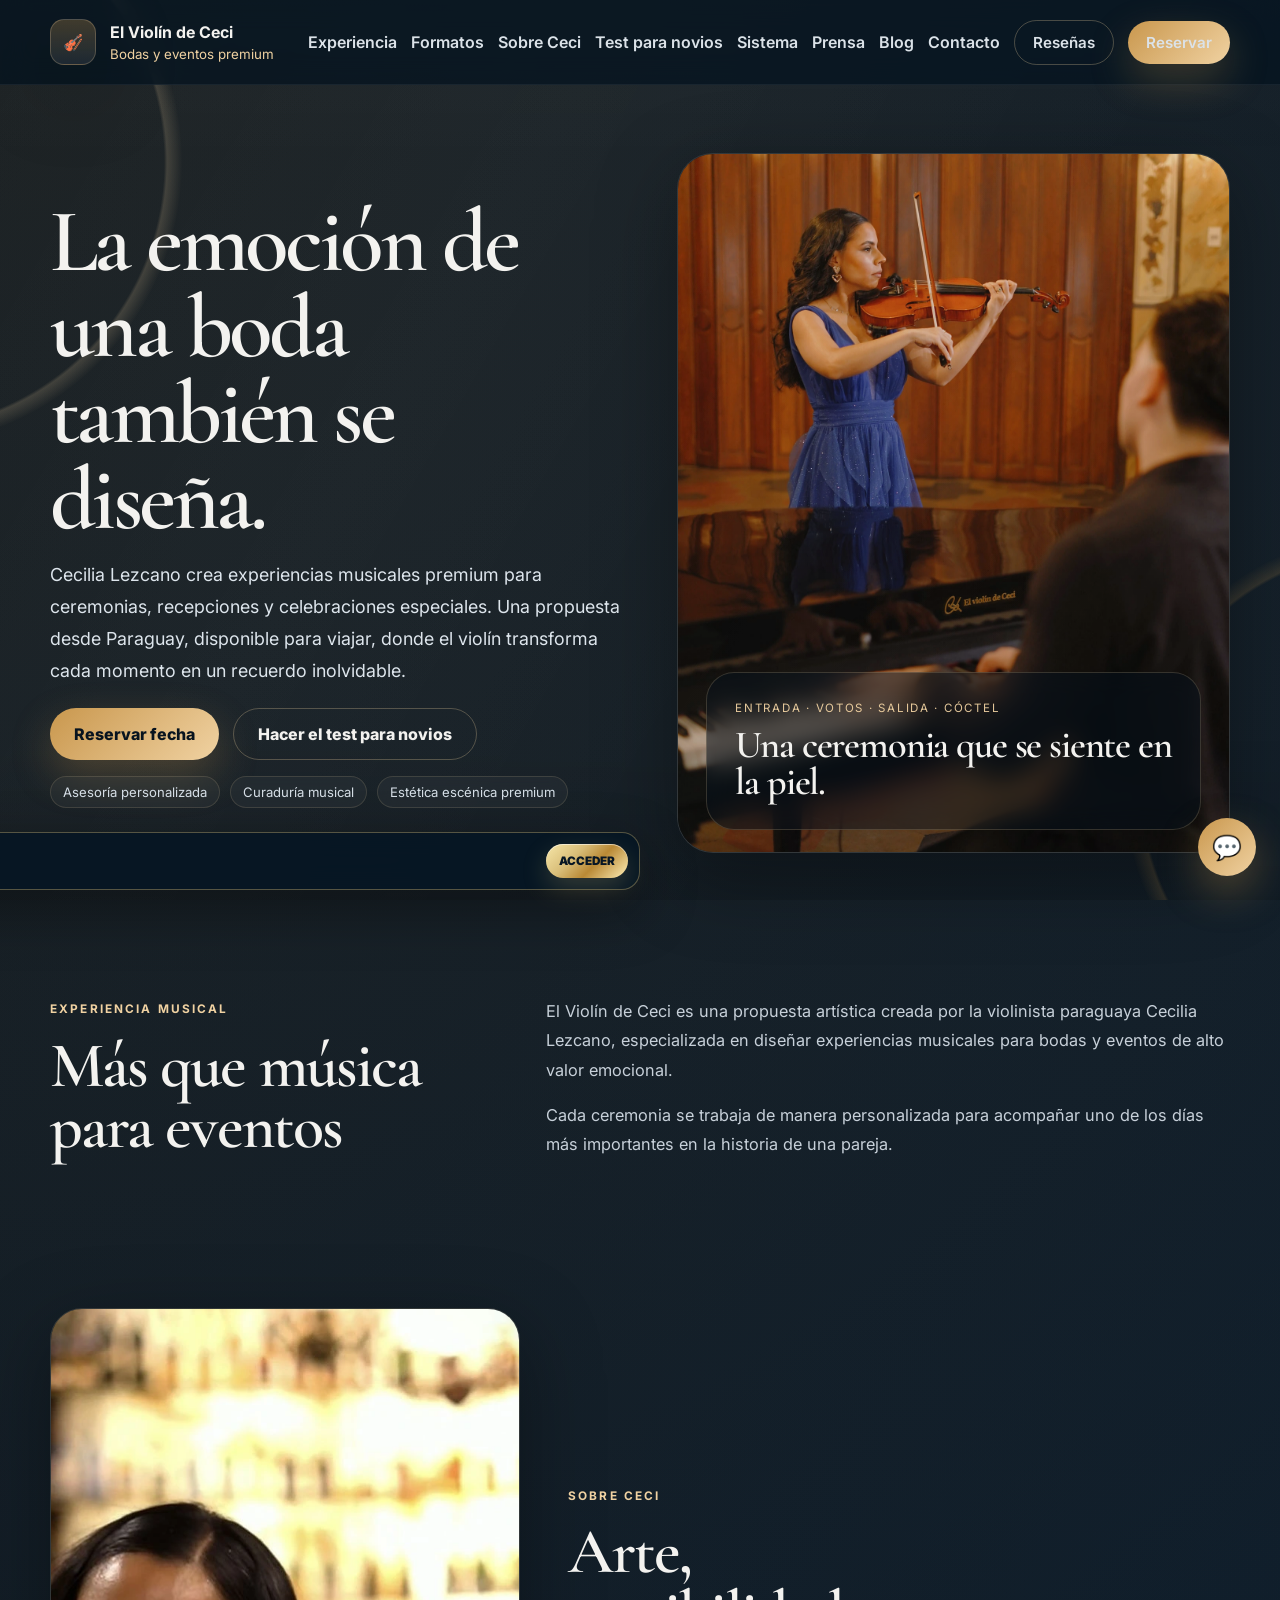
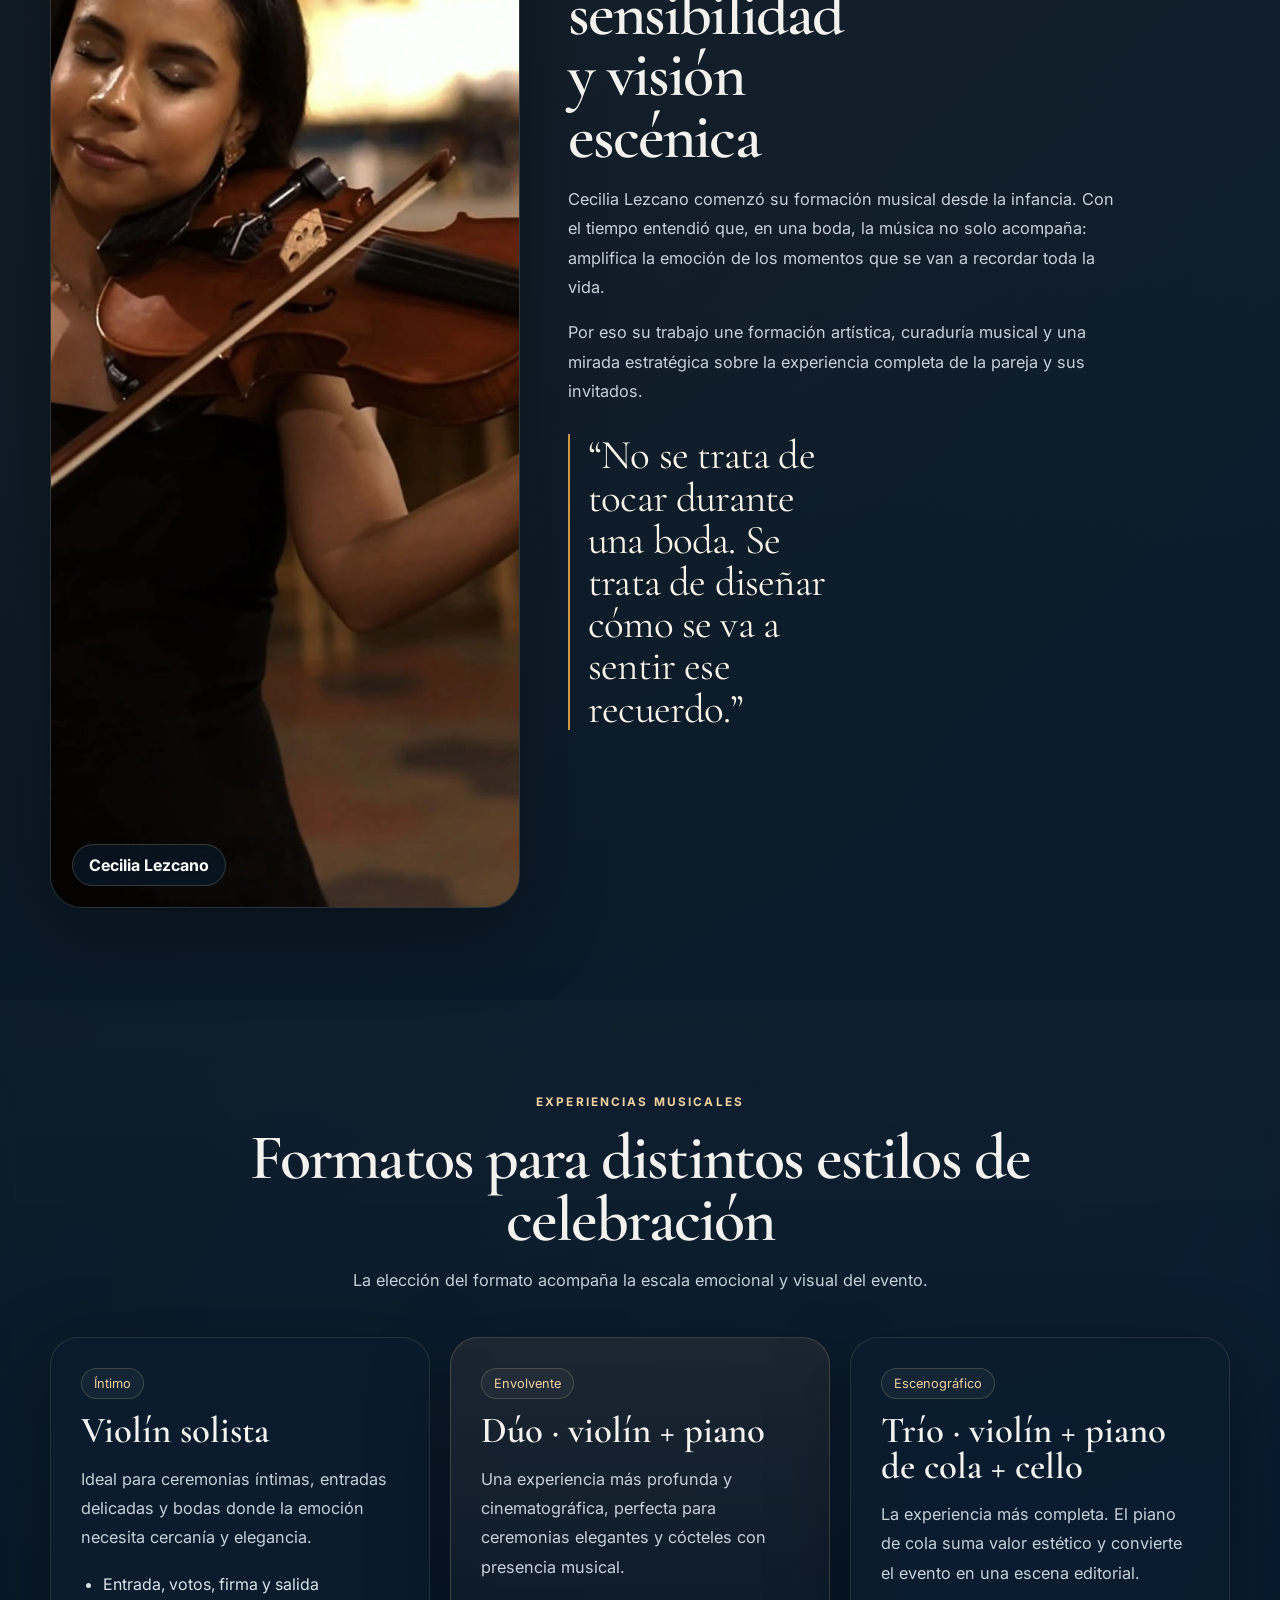
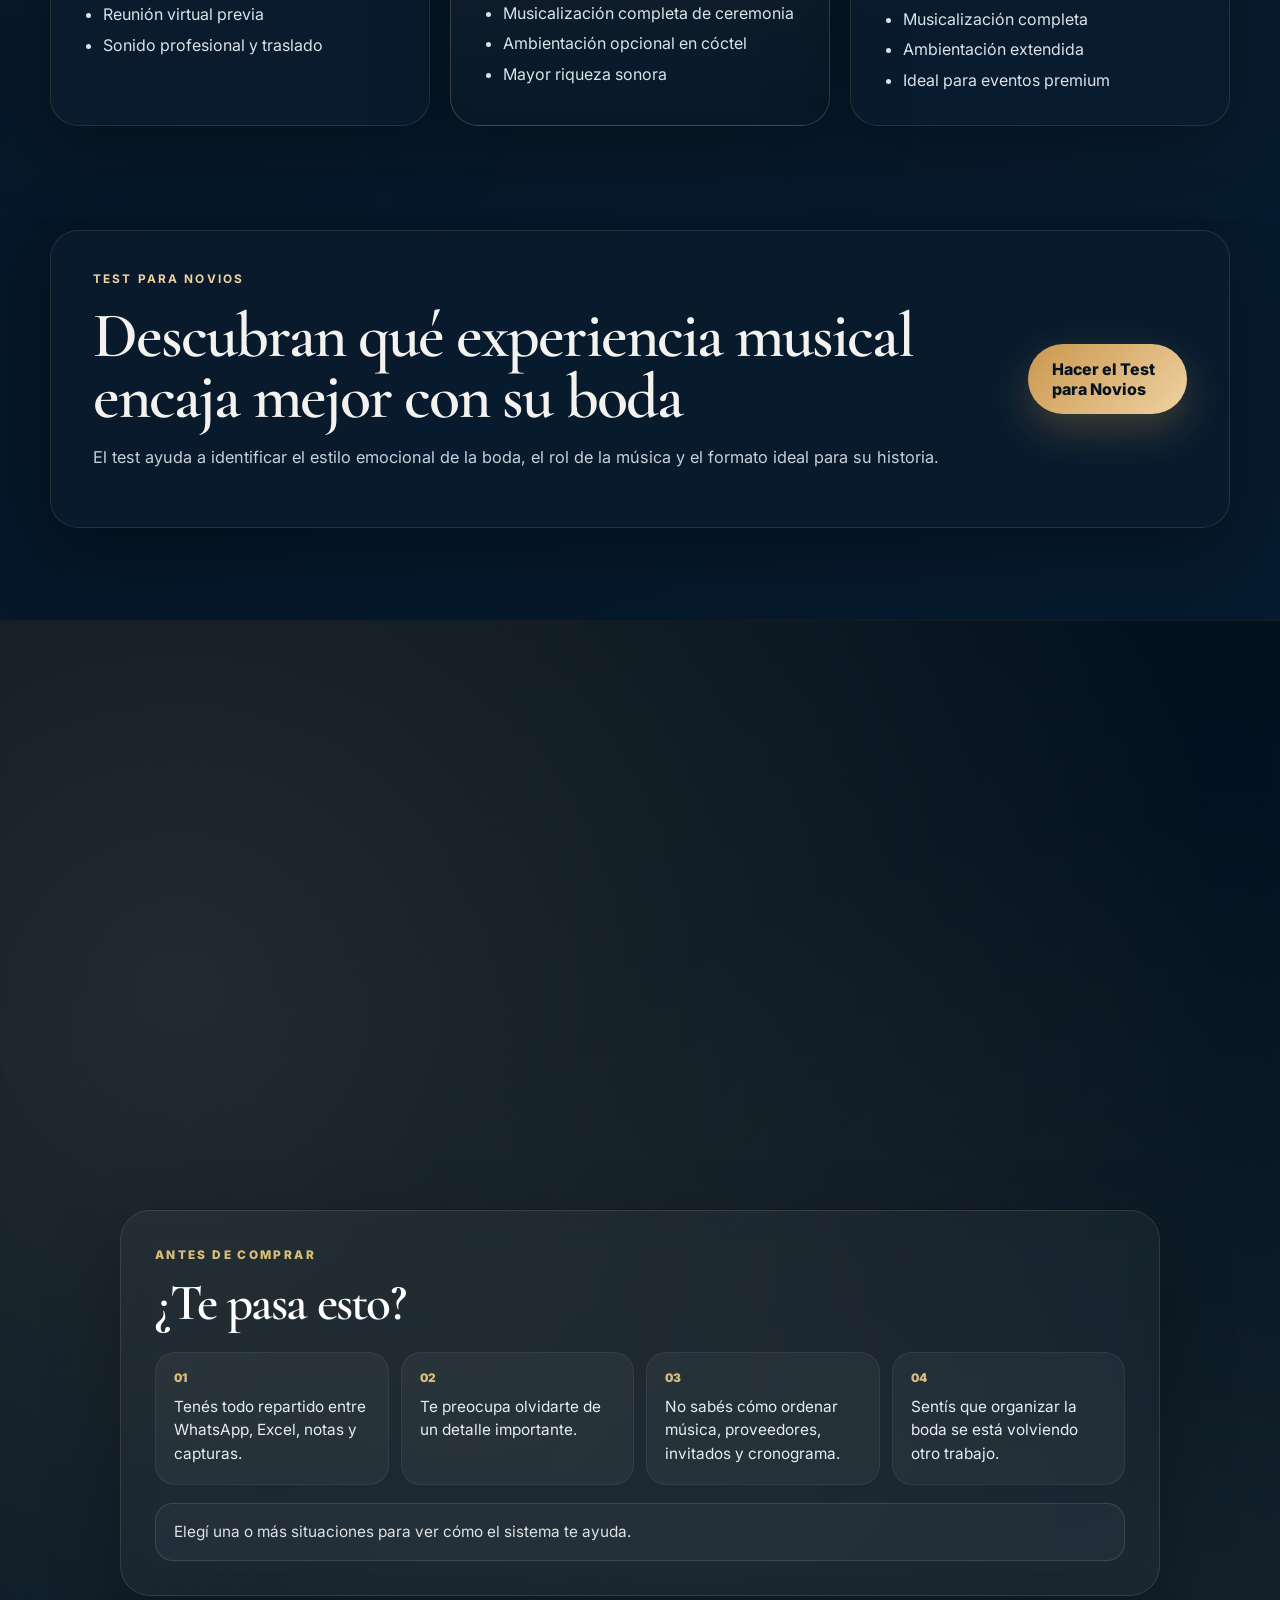
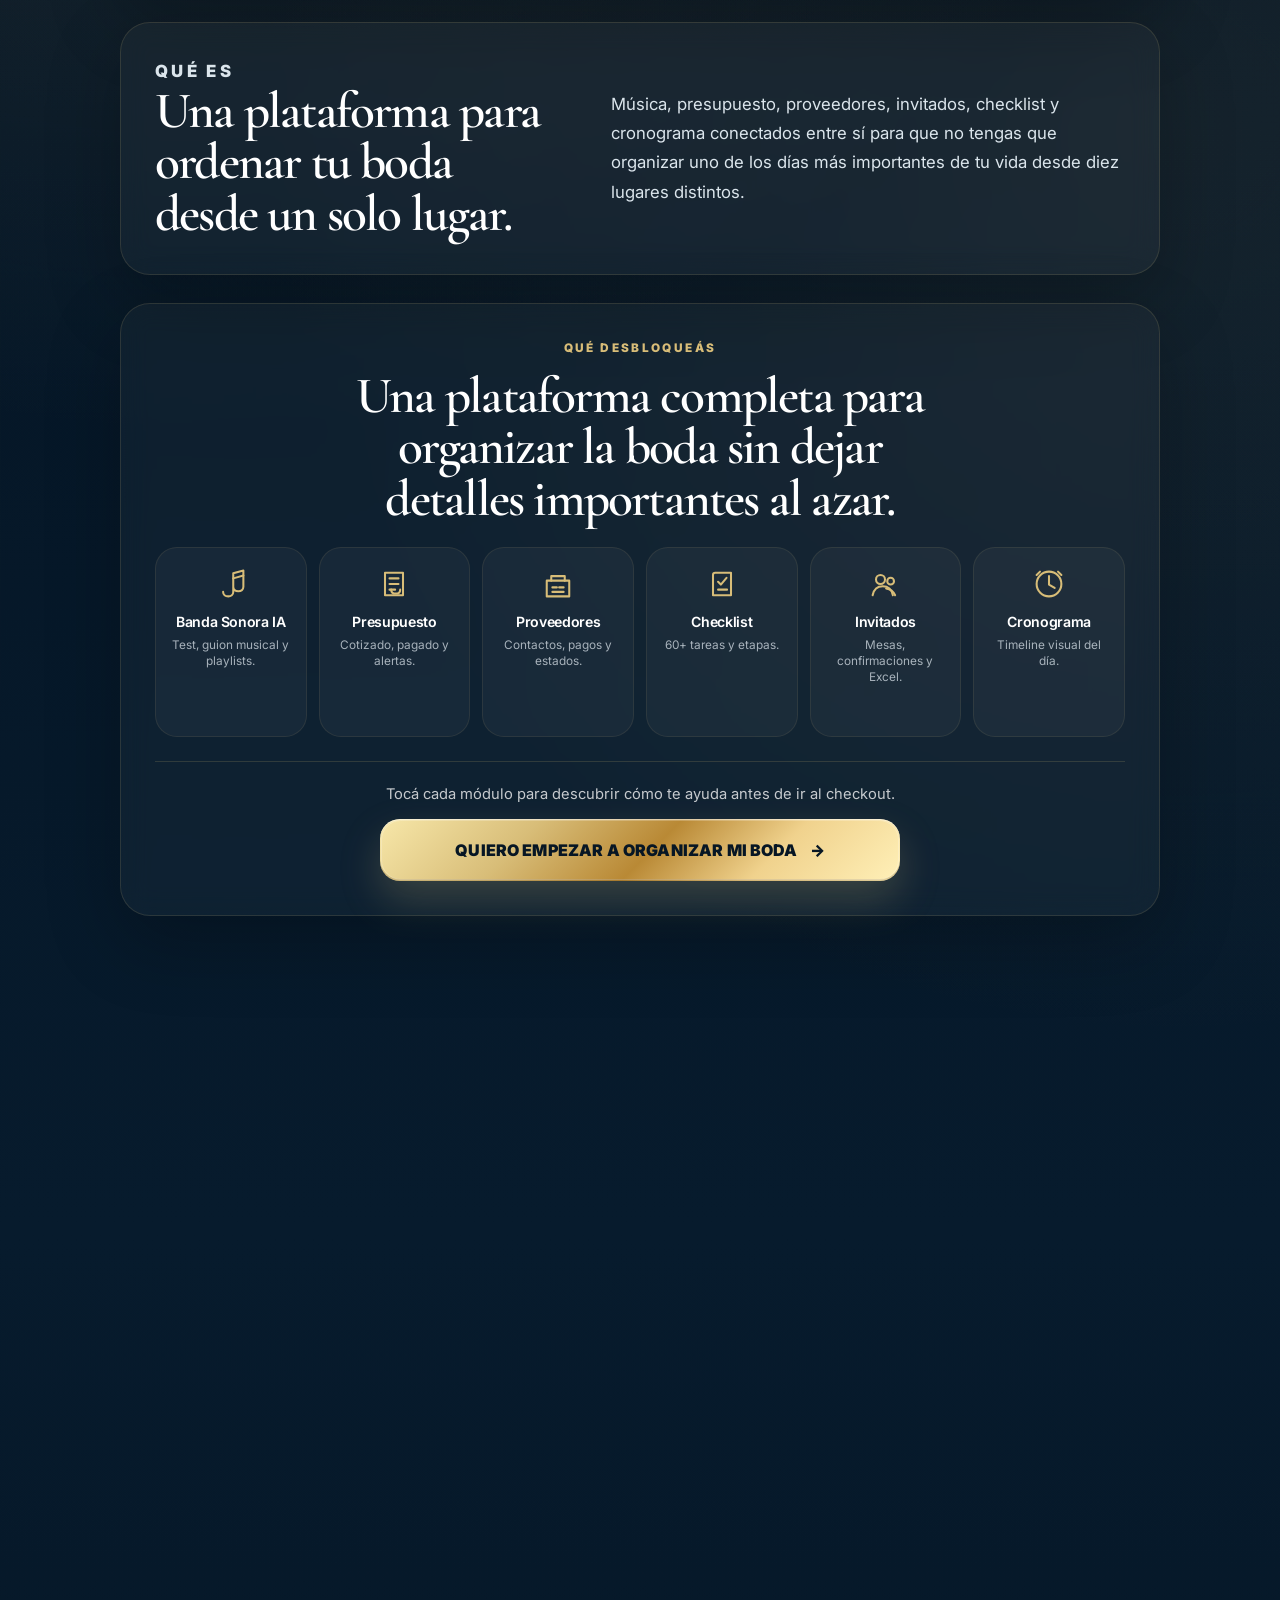
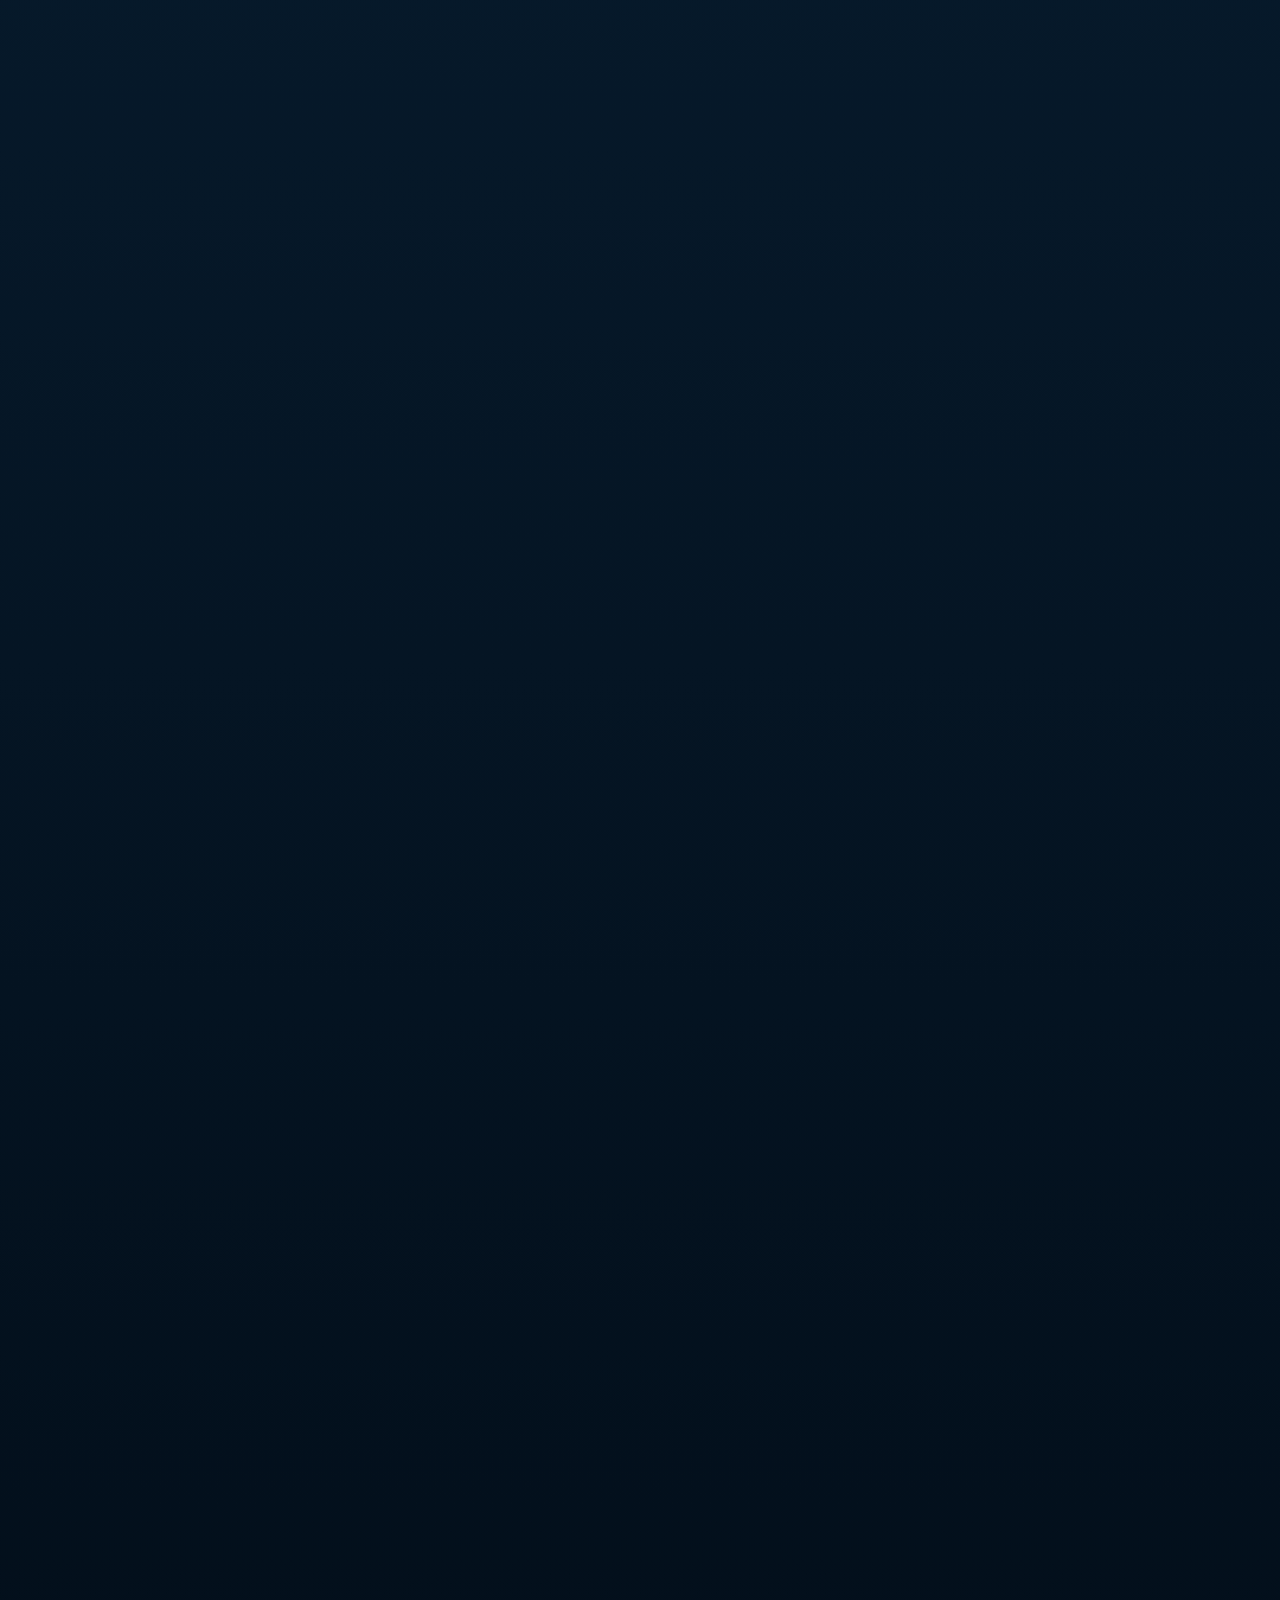
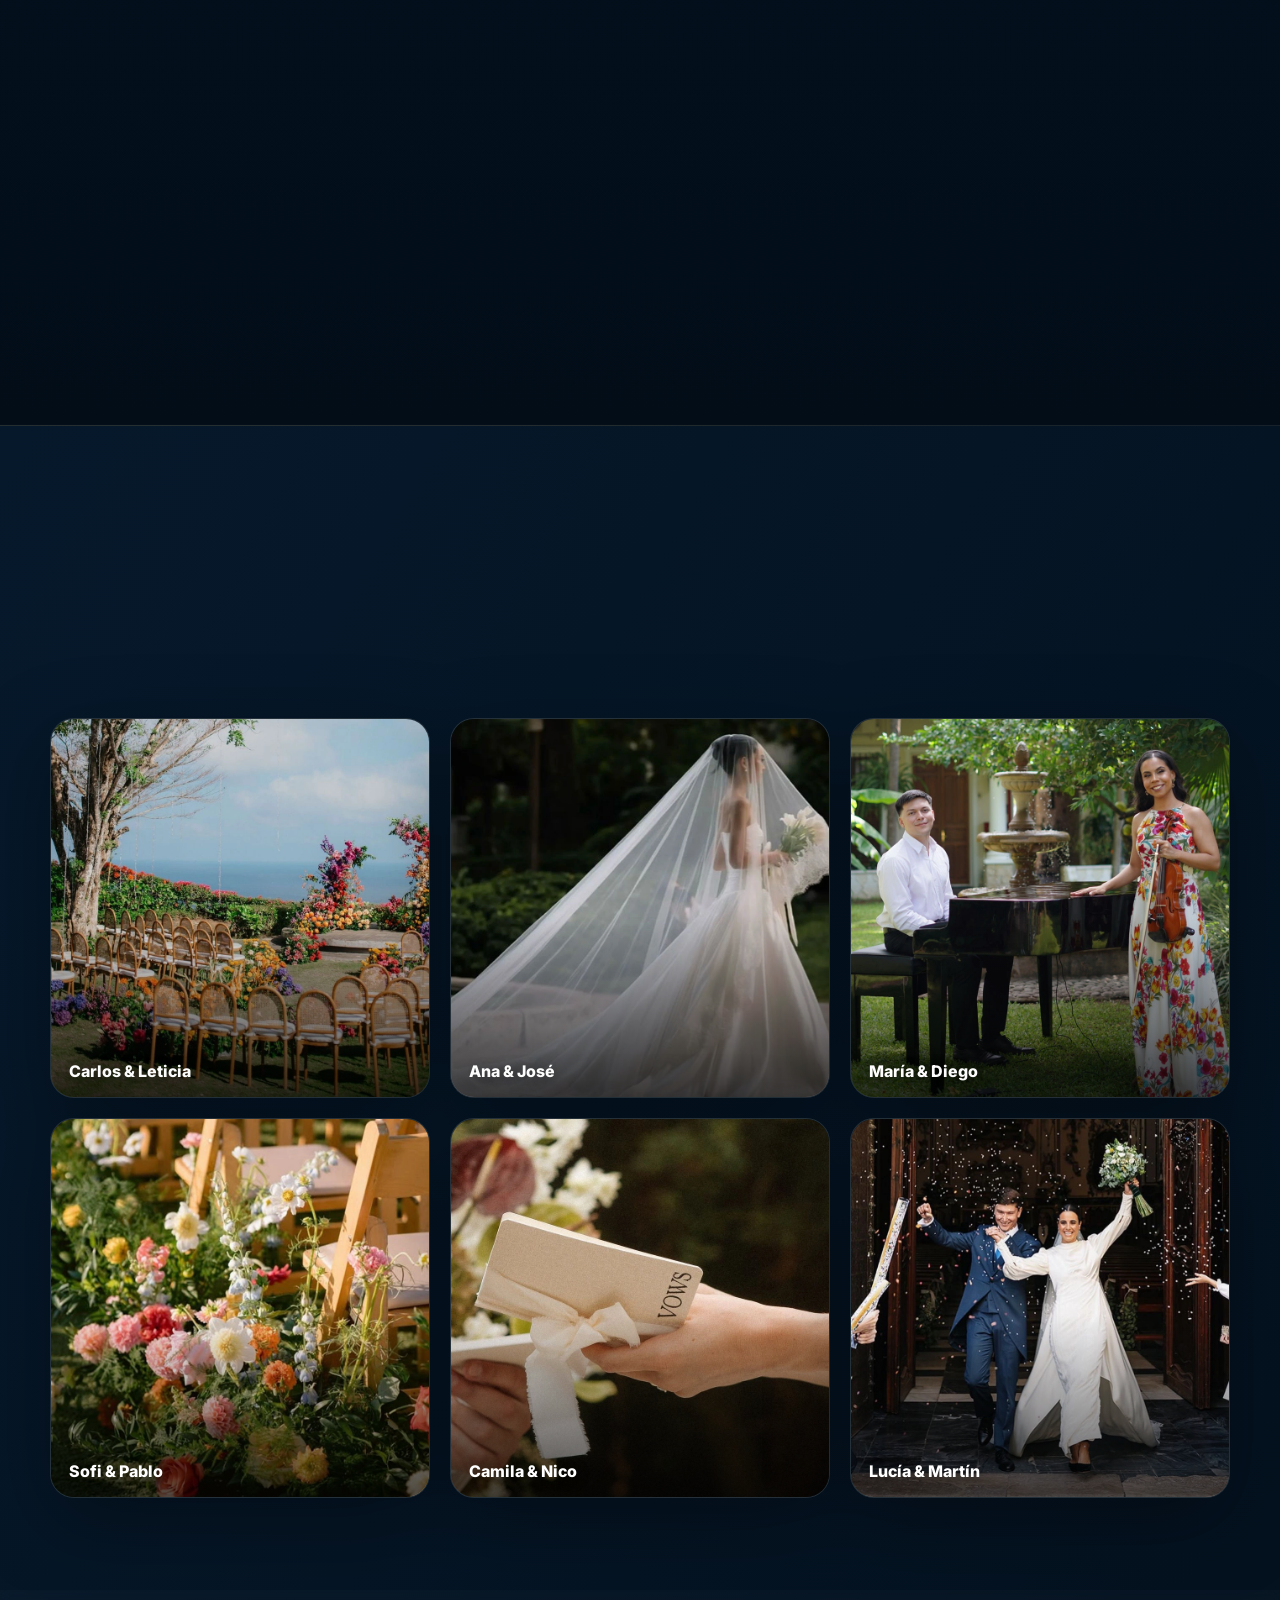
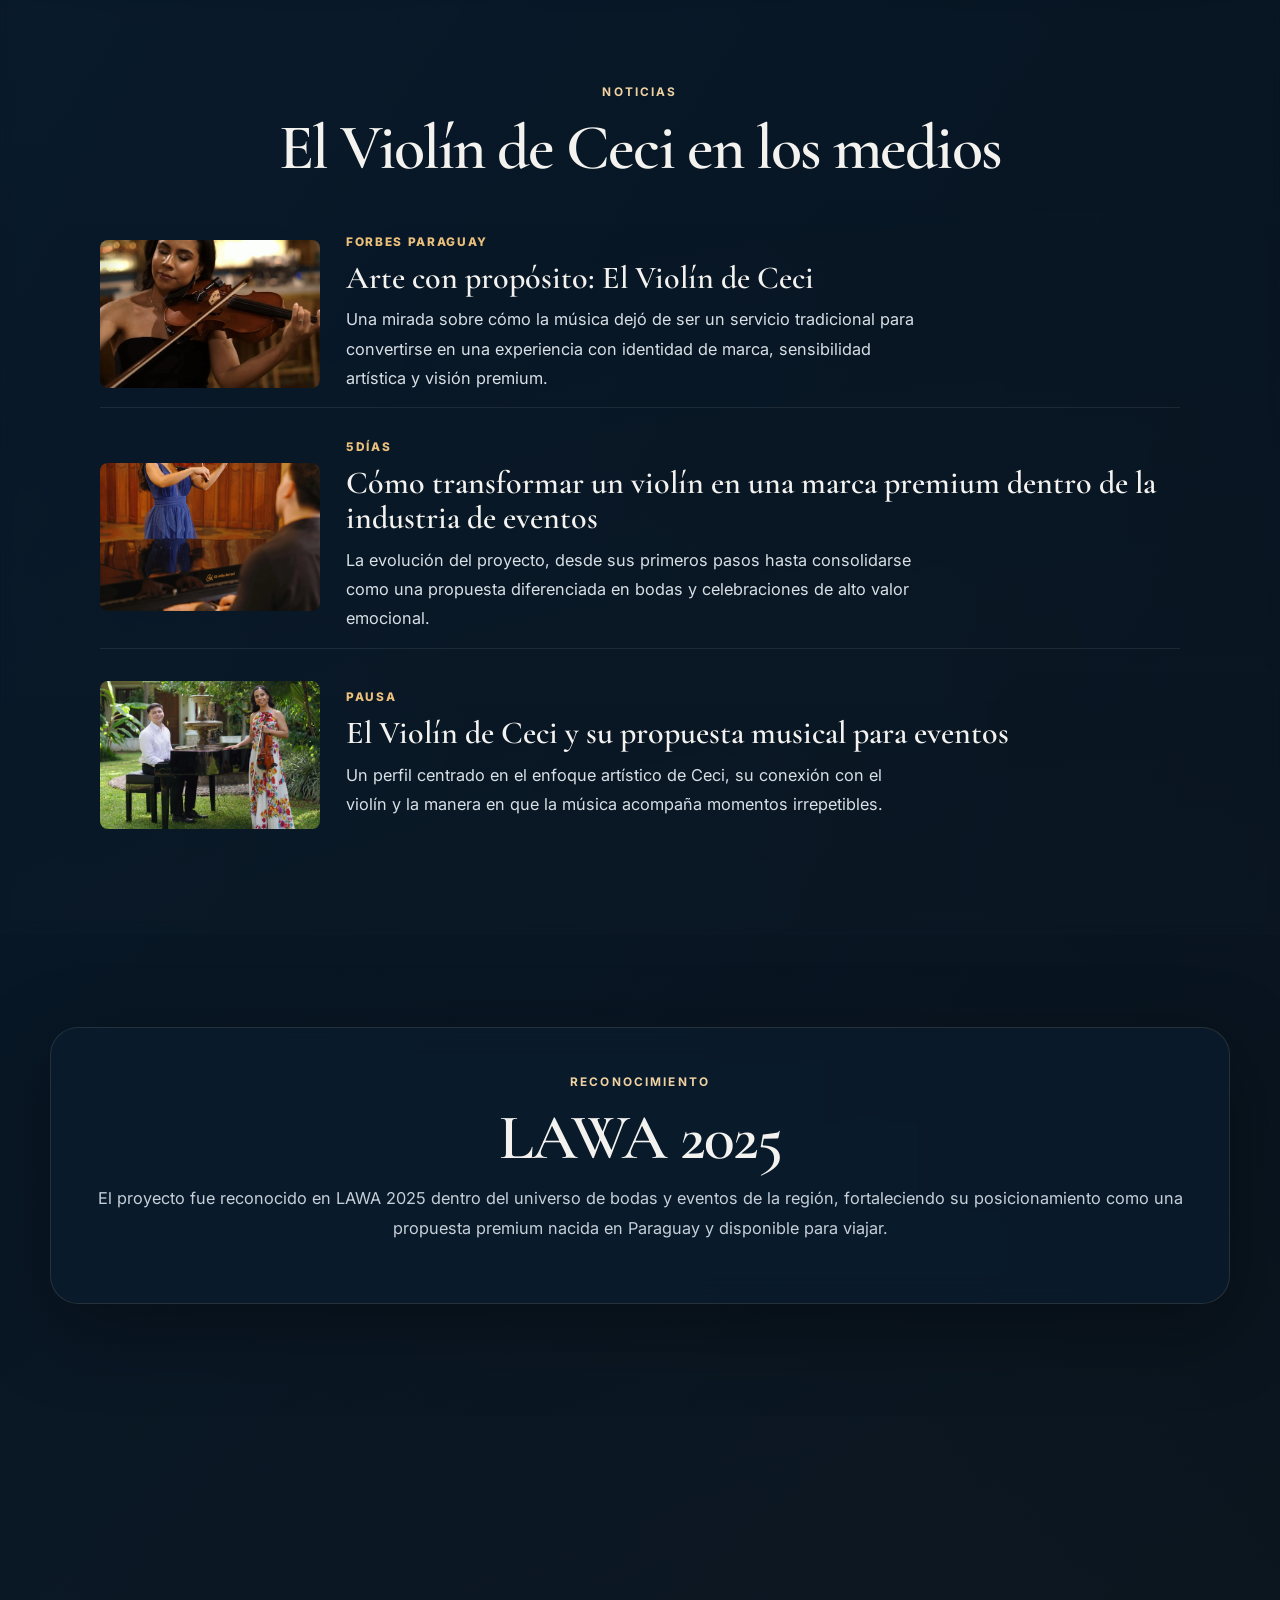
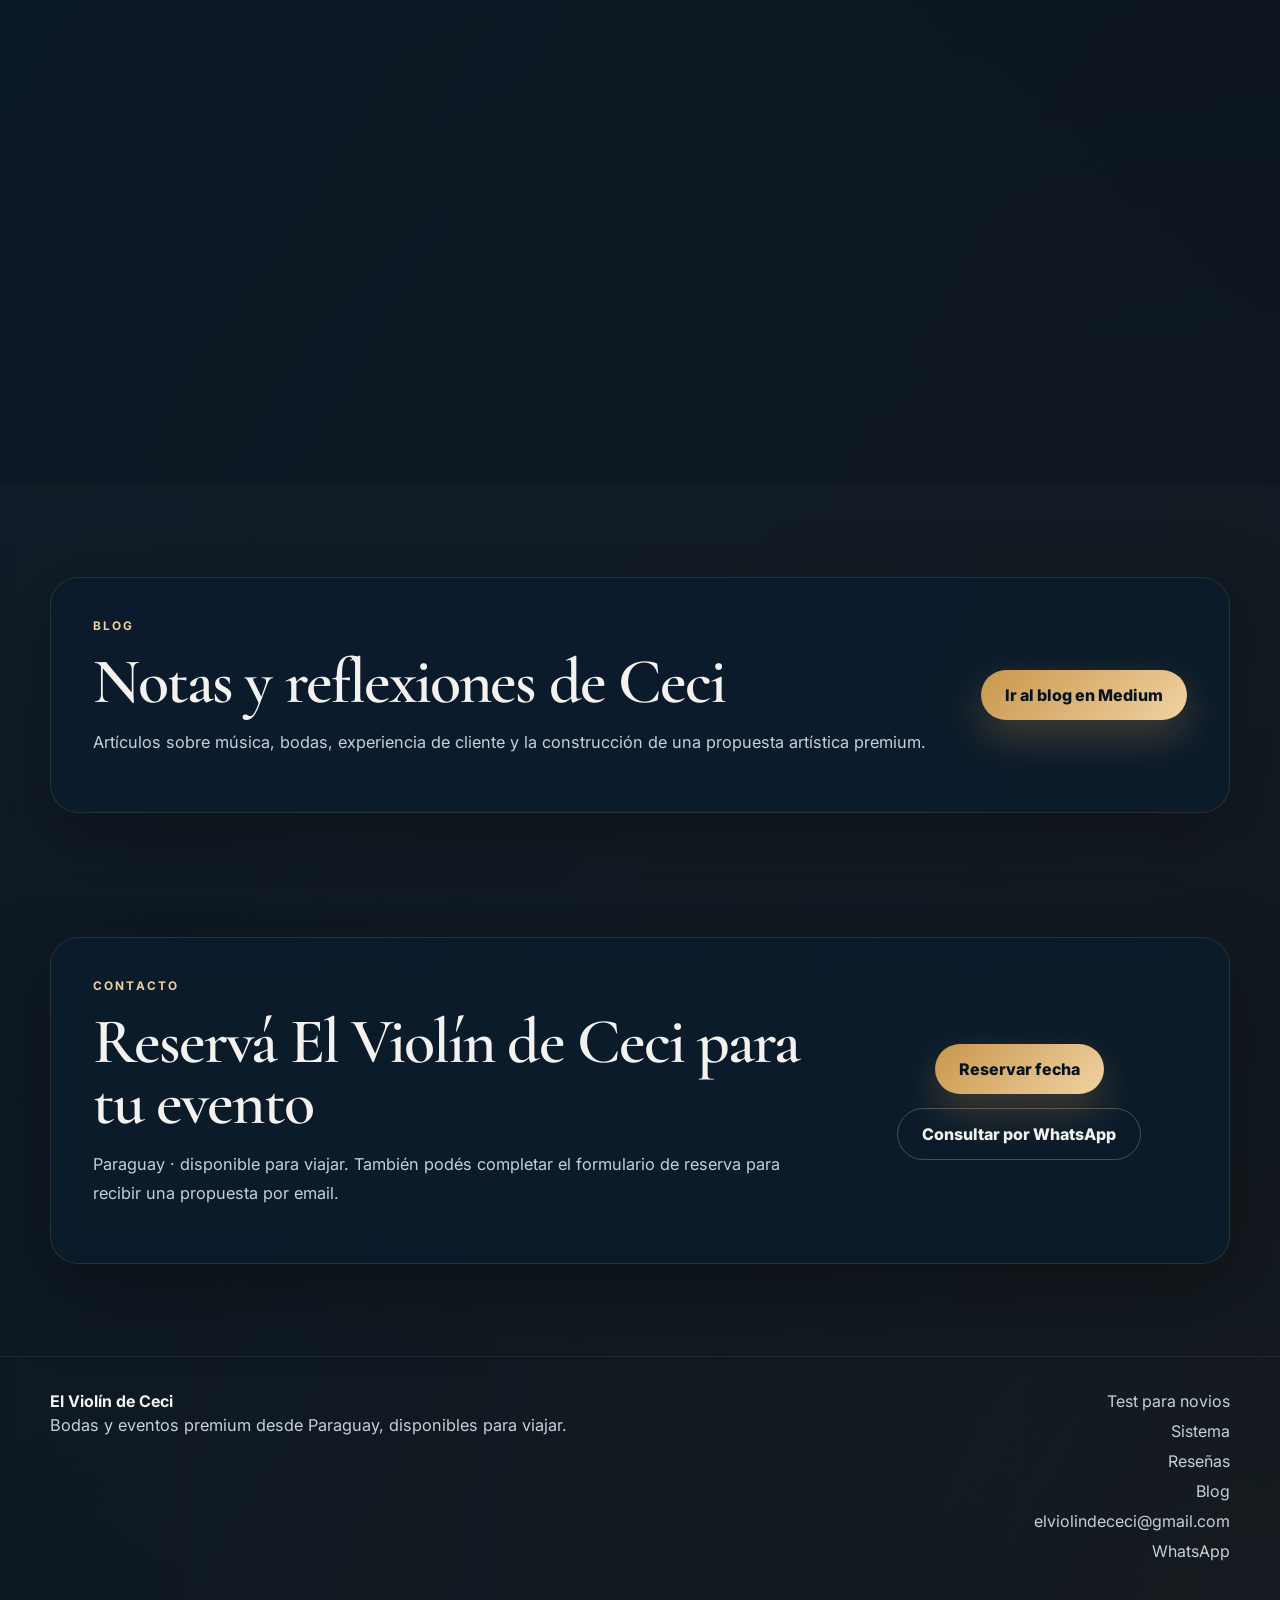
==== commit 480a4416: "v37 - Refinamiento UX y hero" ====
--- a/index.html
+++ b/index.html
@@ -69,7 +69,7 @@
 <noscript><iframe src="https://www.googletagmanager.com/ns.html?id=GTM-W8CTKLR2"
 height="0" width="0" style="display:none;visibility:hidden"></iframe></noscript>
 <!-- End Google Tag Manager (noscript) -->
-  <audio id="siteMusic" src="./test/audio/experience.mp3" preload="auto" autoplay loop></audio>
+  <audio id="siteMusic" src="./test/audio/turning-page.mp3" preload="auto" autoplay loop></audio>
   <header class="header" id="top">
     <div class="container nav">
       <a class="brand" href="#top" aria-label="El Violín de Ceci, inicio">
@@ -225,81 +225,142 @@
     </section>
 
 
-    <section class="section kit-musical kit-system-v32" id="kit-musical" aria-labelledby="kit-title">
+    <section class="section kit-musical kit-system-v32 kit-system-v34" id="kit-musical" aria-labelledby="kit-title">
       <div class="container kit-v32-wrap">
         <div class="kit-v32-hero reveal">
-          <p class="kit-v32-eyebrow">Sistema Banda Sonora</p>
-          <h2 id="kit-title">La música de tu boda no debería improvisarse.</h2>
-          <p class="kit-v32-subtitle">Un sistema para elegir, ordenar y coordinar la música de tu boda sin dejar momentos importantes al azar.</p>
-          <div class="kit-v32-proof-row" aria-label="Autoridad y condiciones">
-        
-          </div>
-          <a class="kit-v32-scroll" href="#sistema-incluye" aria-label="Ver qué incluye el Sistema Banda Sonora">Descubrí qué incluye ↓</a>
-        </div>
-
-        <div class="kit-v32-pain reveal" aria-label="Problemas frecuentes al elegir música para una boda">
+          <p class="kit-v32-eyebrow">Tu Boda Organizada · El Violín de Ceci</p>
+          <h2 id="kit-title">Que organizar tu boda<br>no te impida disfrutarla.</h2>
+          <p class="kit-v32-subtitle">Una plataforma para organizar la música, el presupuesto, los invitados, los proveedores y cada detalle importante de tu boda desde un solo lugar.</p>
+          <p class="kit-v35-featureline">Música • Checklist • Presupuesto • Invitados • Proveedores • Cronograma • IA</p>
+          <p class="kit-v35-authorityline">Creada a partir de más de <strong>200 bodas reales</strong> y de las conversaciones que Ceci compartió con cientos de parejas durante sus preparativos.</p>
+          <a class="kit-v32-scroll" href="#sistema-incluye" aria-label="Ver qué incluye Tu Boda Organizada">Descubrí qué incluye ↓</a>
+        </div>
+
+        <div class="kit-v32-pain reveal" aria-label="Problemas frecuentes al organizar una boda">
           <div class="kit-v32-heading">
             <p class="kit-v32-kicker">Antes de comprar</p>
             <h3>¿Te pasa esto?</h3>
           </div>
-          <div class="kit-v32-pain-grid">
-            <article><span>01</span><p>No sabés exactamente qué momentos llevan música.</p></article>
-            <article><span>02</span><p>Tenés canciones sueltas, pero no un orden claro.</p></article>
-            <article><span>03</span><p>El DJ o planner necesita instrucciones precisas.</p></article>
-            <article><span>04</span><p>Tenés miedo de olvidarte de un momento importante.</p></article>
-          </div>
-          <p class="kit-v32-pain-note">Si marcaste más de uno, este sistema fue creado para vos.</p>
+          <div class="kit-v32-pain-grid" data-pain-grid>
+            <article class="kit-v34-choice" role="button" tabindex="0" data-pain="whatsapp-excel" data-solution="La plataforma reúne música, proveedores, presupuesto, invitados y cronograma en un solo lugar para que dejes de saltar entre chats, planillas y notas.">
+              <span>01</span>
+              <p>Tenés todo repartido entre WhatsApp, Excel, notas y capturas.</p>
+            </article>
+            <article class="kit-v34-choice" role="button" tabindex="0" data-pain="olvidos" data-solution="Checklist, cronograma e invitados te ayudan a detectar lo importante antes del gran día, no cuando ya es tarde.">
+              <span>02</span>
+              <p>Te preocupa olvidarte de un detalle importante.</p>
+            </article>
+            <article class="kit-v34-choice" role="button" tabindex="0" data-pain="coordinacion" data-solution="Cada módulo te ayuda a ordenar una parte del proceso: música, presupuesto, proveedores, invitados, checklist y cronograma.">
+              <span>03</span>
+              <p>No sabés cómo ordenar música, proveedores, invitados y cronograma.</p>
+            </article>
+            <article class="kit-v34-choice" role="button" tabindex="0" data-pain="carga-mental" data-solution="La plataforma fue pensada para bajar la carga mental: decisiones claras, módulos conectados y una guía paso a paso para avanzar con tranquilidad.">
+              <span>04</span>
+              <p>Sentís que organizar la boda se está volviendo otro trabajo.</p>
+            </article>
+          </div>
+          <div class="kit-v34-diagnosis" data-pain-result aria-live="polite">
+            <p>Elegí una o más situaciones para ver cómo el sistema te ayuda.</p>
+          </div>
         </div>
 
         <div class="kit-v32-what reveal">
           <div>
             <p class="kit-v32-kicker">Qué es</p>
-            <h3>Un método simple para transformar canciones sueltas en una experiencia musical completa.</h3>
-          </div>
-          <p>El Sistema Banda Sonora te guía paso a paso para decidir qué música va en cada momento de tu boda, cómo ordenarla y cómo coordinarla con DJ, planner o músicos.</p>
+            <h3>Una plataforma para ordenar tu boda desde un solo lugar.</h3>
+          </div>
+          <p>Música, presupuesto, proveedores, invitados, checklist y cronograma conectados entre sí para que no tengas que organizar uno de los días más importantes de tu vida desde diez lugares distintos.</p>
         </div>
 
         <div class="kit-v32-include-card reveal" id="sistema-incluye" aria-label="Qué incluye el sistema">
           <div class="kit-v32-heading kit-v32-heading-center">
-            <p class="kit-v32-kicker">Qué incluye</p>
-            <h3>Todo lo esencial para organizar la música sin improvisar.</h3>
-          </div>
-          <div class="kit-v32-icons">
-            <article>
-              <svg viewBox="0 0 64 64" aria-hidden="true"><path d="M18 8h22l10 10v38H18z"/><path d="M40 8v12h12"/><path d="M25 30h22M25 39h22M25 48h14"/></svg>
-              <h4>Plantilla de canciones</h4>
-              <p>Para ordenar ideas y definir cada momento.</p>
-            </article>
-            <article>
-              <svg viewBox="0 0 64 64" aria-hidden="true"><path d="M20 14h24a4 4 0 0 1 4 4v36H16V18a4 4 0 0 1 4-4z"/><path d="M25 14a7 7 0 0 1 14 0"/><path d="M24 29h16M24 39h16M24 49h10"/></svg>
-              <h4>Guía de momentos</h4>
-              <p>Los momentos que se musicalizan y por qué.</p>
-            </article>
-            <article>
+            <p class="kit-v32-kicker">Qué desbloqueás</p>
+            <h3>Una plataforma completa para organizar la boda sin dejar detalles importantes al azar.</h3>
+          </div>
+          <div class="kit-v32-icons kit-v34-modules" data-module-grid>
+            <article class="kit-v34-module" role="button" tabindex="0" data-module="banda-sonora">
+              <svg viewBox="0 0 64 64" aria-hidden="true"><path d="M18 46c0 5 4 8 9 8s9-3 9-8V13l18-5v29c0 5-4 8-9 8s-9-3-9-8"/><path d="M36 22l18-5"/></svg>
+              <h4>Banda Sonora IA</h4>
+              <p>Test, guion musical y playlists.</p>
+              <div class="kit-v34-module-details">
+                <ul>
+                  <li>Test musical de 6 pasos.</li>
+                  <li>Arquetipo musical de la pareja.</li>
+                  <li>Playlist y guion por momento.</li>
+                  <li>WhatsApp listo para DJ o planner.</li>
+                </ul>
+              </div>
+            </article>
+            <article class="kit-v34-module" role="button" tabindex="0" data-module="presupuesto">
+              <svg viewBox="0 0 64 64" aria-hidden="true"><path d="M16 12h32v40H16z"/><path d="M24 22h16M24 32h16M24 42h10"/><path d="M43 42c0 4-3 7-8 7s-8-3-8-7"/></svg>
+              <h4>Presupuesto</h4>
+              <p>Cotizado, pagado y alertas.</p>
+              <div class="kit-v34-module-details">
+                <ul>
+                  <li>13 categorías de boda.</li>
+                  <li>Estimado, cotizado y pagado.</li>
+                  <li>Alertas de sobre-presupuesto.</li>
+                  <li>Más de 80 monedas disponibles.</li>
+                </ul>
+              </div>
+            </article>
+            <article class="kit-v34-module" role="button" tabindex="0" data-module="proveedores">
+              <svg viewBox="0 0 64 64" aria-hidden="true"><path d="M12 26h40v28H12z"/><path d="M20 26v-8h24v8"/><path d="M22 38h8M34 38h8M22 46h20"/></svg>
+              <h4>Proveedores</h4>
+              <p>Contactos, pagos y estados.</p>
+              <div class="kit-v34-module-details">
+                <ul>
+                  <li>Directorio de proveedores.</li>
+                  <li>Estado: evaluando, contratado o pagado.</li>
+                  <li>Notas, links y contactos.</li>
+                  <li>Sincroniza con el presupuesto.</li>
+                </ul>
+              </div>
+            </article>
+            <article class="kit-v34-module" role="button" tabindex="0" data-module="checklist">
               <svg viewBox="0 0 64 64" aria-hidden="true"><path d="M20 12h28v40H16V16a4 4 0 0 1 4-4z"/><path d="M25 28l5 5 10-12"/><path d="M25 42h16"/></svg>
               <h4>Checklist</h4>
-              <p>Para coordinar con DJ, planner o músicos.</p>
-            </article>
-            <article>
-              <svg viewBox="0 0 64 64" aria-hidden="true"><path d="M38 14v30"/><path d="M38 18l18-5v28"/><path d="M38 28l18-5"/><circle cx="28" cy="47" r="7"/><circle cx="49" cy="43" r="7"/></svg>
-              <h4>Playlist personalizada</h4>
-              <p>Una hoja de ruta musical para tu boda.</p>
-            </article>
-            <article>
-              <svg viewBox="0 0 64 64" aria-hidden="true"><path d="M30 14c-6 0-10 4-10 9 0 1.6.4 3.1 1.2 4.4A9 9 0 0 0 24 45c1.4 4 4.2 7 8 7V14h-2z"/><path d="M34 14c6 0 10 4 10 9 0 1.6-.4 3.1-1.2 4.4A9 9 0 0 1 40 45c-1.4 4-4.2 7-8 7V14h2z"/><path d="M25 25c3 0 5 2 5 5"/><path d="M39 25c-3 0-5 2-5 5"/><path d="M24 39c3 0 5-2 6-5"/><path d="M40 39c-3 0-5-2-6-5"/></svg>
-              <h4>Test musical</h4>
-              <p>Para descubrir el estilo emocional de tu boda.</p>
-            </article>
-            <article class="kit-v32-bonus">
-              <svg viewBox="0 0 64 64" aria-hidden="true"><path d="M12 26h40v30H12z"/><path d="M8 18h48v8H8z"/><path d="M32 18v38"/><path d="M22 18c-7-2-8-12 0-12 6 0 10 12 10 12s4-12 10-12c8 0 7 10 0 12"/></svg>
-              <h4>Bonus sorpresa</h4>
-              <p>Un recurso extra para ayudarte a decidir mejor.</p>
+              <p>60+ tareas y etapas.</p>
+              <div class="kit-v34-module-details">
+                <ul>
+                  <li>60+ tareas en 9 etapas.</li>
+                  <li>Tareas personalizadas.</li>
+                  <li>Sección especial de Banda Sonora.</li>
+                  <li>Clima integrado para la fecha.</li>
+                </ul>
+              </div>
+            </article>
+            <article class="kit-v34-module" role="button" tabindex="0" data-module="invitados">
+              <svg viewBox="0 0 64 64" aria-hidden="true"><circle cx="24" cy="24" r="8"/><circle cx="42" cy="27" r="6"/><path d="M10 52c2-10 9-16 18-16s16 6 18 16"/><path d="M34 40c7 1 13 5 16 12"/></svg>
+              <h4>Invitados</h4>
+              <p>Mesas, confirmaciones y Excel.</p>
+              <div class="kit-v34-module-details">
+                <ul>
+                  <li>Confirmaciones y restricciones alimentarias.</li>
+                  <li>Organización por mesas.</li>
+                  <li>Capacidad configurable.</li>
+                  <li>Exportación a Excel.</li>
+                </ul>
+              </div>
+            </article>
+            <article class="kit-v34-module" role="button" tabindex="0" data-module="cronograma">
+              <svg viewBox="0 0 64 64" aria-hidden="true"><circle cx="32" cy="32" r="22"/><path d="M32 18v15l10 6"/><path d="M16 10l-6 6M48 10l6 6"/></svg>
+              <h4>Cronograma</h4>
+              <p>Timeline visual del día.</p>
+              <div class="kit-v34-module-details">
+                <ul>
+                  <li>Timeline hora a hora.</li>
+                  <li>Eventos típicos de boda paraguaya.</li>
+                  <li>Duraciones editables.</li>
+                  <li>Vista clara para coordinar el día.</li>
+                </ul>
+              </div>
             </article>
           </div>
           <div class="kit-v32-include-cta">
-            <p>Conocé el valor completo del sistema antes de ir al checkout.</p>
+            <p data-module-progress>Tocá cada módulo para descubrir cómo te ayuda antes de ir al checkout.</p>
             <a data-hotmart-cta="incluye_sistema" class="btn kit-btn kit-v32-main-btn" href="https://pay.hotmart.com/W106077396L?checkoutMode=0&bid=1782328955549&utm_source=instagram&utm_medium=dm_manychat&utm_campaign=kit_musical_novias&utm_content=reel_kit_musical_01&sck=ig_dm_reel_kit_musical_01" target="_blank" rel="noopener">
-              <span>Quiero acceder al sistema</span>
+              <span>Quiero empezar a organizar mi boda</span>
               <span aria-hidden="true">→</span>
             </a>
           </div>
@@ -308,32 +369,36 @@
         <div class="kit-v32-steps reveal">
           <div class="kit-v32-heading kit-v32-heading-center">
             <p class="kit-v32-kicker">Cómo funciona</p>
-            <h3>Tres pasos para llegar tranquila al gran día.</h3>
+            <h3>Tres pasos para organizar tu boda.</h3>
           </div>
           <div class="kit-v32-step-grid">
-            <article><span>1</span><h4>Respondés el test</h4><p>Identificás el estilo musical y emocional de tu boda.</p></article>
-            <article><span>2</span><h4>Ordenás los momentos</h4><p>Ubicás canciones, entradas, salida, ceremonia y recepción.</p></article>
-            <article><span>3</span><h4>Coordinás sin dudas</h4><p>Compartís instrucciones claras con DJ, planner o músicos.</p></article>
+            <article><span>1</span><h4>Respondés el test</h4><p>Contanos cómo imaginás tu boda y qué estilo quieren vivir.</p></article>
+            <article><span>2</span><h4>La plataforma organiza</h4><p>Música, presupuesto, checklist, invitados, proveedores y cronograma quedan conectados en un solo lugar.</p></article>
+            <article><span>3</span><h4>Coordiná sin dudas</h4><p>Compartí instrucciones claras con DJ, músicos, planner y proveedores.</p></article>
           </div>
         </div>
 
         <div class="kit-v32-before-after reveal">
           <article>
             <p class="kit-v32-kicker">Antes</p>
-            <h3>Dudas, canciones sueltas y decisiones a último momento.</h3>
+            <h3>Todo repartido entre chats, notas y planillas.</h3>
             <ul>
-              <li>No sabés por dónde empezar.</li>
-              <li>Elegís canciones por impulso.</li>
-              <li>Dependés de que otros interpreten tu idea.</li>
+              <li>Canciones sueltas.</li>
+              <li>Presupuesto separado.</li>
+              <li>Invitados en otra lista.</li>
+              <li>Mensajes por WhatsApp.</li>
+              <li>No sabés si te olvidás de algo.</li>
             </ul>
           </article>
           <article>
             <p class="kit-v32-kicker">Después</p>
-            <h3>Un plan musical claro para cada momento importante.</h3>
+            <h3>Toda tu boda organizada desde un solo lugar.</h3>
             <ul>
-              <li>Sabés qué va en cada parte de la boda.</li>
-              <li>Cada canción tiene un propósito.</li>
-              <li>Todo queda listo para coordinar.</li>
+              <li>Música organizada.</li>
+              <li>Presupuesto actualizado.</li>
+              <li>Checklist completo.</li>
+              <li>Invitados ordenados.</li>
+              <li>Cronograma listo para compartir.</li>
             </ul>
           </article>
         </div>
@@ -342,10 +407,10 @@
           <img src="./assets/fotos/cecilia-lezcano-violinista-bodas.webp" alt="Cecilia Lezcano violinista para bodas" width="220" height="220">
           <div>
             <p class="kit-v32-stars" aria-label="Cinco estrellas">★★★★★</p>
-            <h3>Creado desde la experiencia real de más de 200 bodas.</h3>
-            <p>Durante años, Ceci vio qué canciones emocionan, qué momentos suelen olvidarse y qué instrucciones necesita un equipo para que la música acompañe de verdad. Este sistema nace de esa experiencia.</p>
-          </div>
-          <div class="kit-v32-badge"><strong>200+</strong><span>bodas en vivo</span></div>
+            <h3>Todo empezó escuchando a las parejas.</h3>
+            <p>Después de acompañar más de <strong>200 bodas</strong>, Ceci descubrió que las conversaciones con las parejas siempre terminaban igual: “¿me estaré olvidando de algo?”, “¿por dónde empiezo?”, “tengo todo repartido entre WhatsApp, Excel y notas”. Así nació esta plataforma: para reunir en un solo lugar todo lo necesario para organizar una boda con tranquilidad.</p>
+          </div>
+          <div class="kit-v32-badge"><strong>200+</strong><span>historias reales</span></div>
         </div>
 
         <div class="kit-v32-testimonials reveal">
@@ -362,11 +427,11 @@
 
         <div class="kit-v32-price-card reveal" id="sistema-precio">
           <p class="kit-v32-kicker">Acceso de lanzamiento</p>
-          <h3>Sistema Banda Sonora</h3>
+          <h3>Tu Boda Organizada</h3>
           <div class="kit-v32-price"><span>USD 37</span><strong>USD 27</strong></div>
           <p>Precio de lanzamiento. Luego sube a USD 37. Pago único y acceso inmediato.</p>
           <a data-hotmart-cta="precio_sistema" class="btn kit-btn kit-v32-main-btn" href="https://pay.hotmart.com/W106077396L?checkoutMode=0&bid=1782328955549&utm_source=instagram&utm_medium=dm_manychat&utm_campaign=kit_musical_novias&utm_content=reel_kit_musical_01&sck=ig_dm_reel_kit_musical_01" target="_blank" rel="noopener">
-            <span>Quiero acceder al sistema</span>
+            <span>Quiero empezar a organizar mi boda</span>
             <span aria-hidden="true">→</span>
           </a>
         </div>
@@ -402,7 +467,7 @@
           <h3>Tu boda va a pasar una sola vez.</h3>
           <p>Que la música sea uno de los recuerdos más lindos.</p>
           <a data-hotmart-cta="final_sistema" class="btn kit-btn kit-v32-main-btn" href="https://pay.hotmart.com/W106077396L?checkoutMode=0&bid=1782328955549&utm_source=instagram&utm_medium=dm_manychat&utm_campaign=kit_musical_novias&utm_content=reel_kit_musical_01&sck=ig_dm_reel_kit_musical_01" target="_blank" rel="noopener">
-            <span>Quiero acceder al sistema</span>
+            <span>Quiero empezar a organizar mi boda</span>
             <span aria-hidden="true">→</span>
           </a>
         </div>
@@ -568,7 +633,7 @@
 
   <div class="kit-sticky-mobile kit-v32-sticky is-visible" aria-label="Acceso rápido al Sistema Banda Sonora">
     <div>
-      <strong>Sistema Banda Sonora</strong>
+      <strong>Tu Boda Organizada</strong>
       <span>USD 27 · acceso inmediato</span>
     </div>
     <a data-hotmart-cta="sticky_sistema" href="https://pay.hotmart.com/W106077396L?checkoutMode=0&bid=1782328955549&utm_source=instagram&utm_medium=dm_manychat&utm_campaign=kit_musical_novias&utm_content=reel_kit_musical_01&sck=ig_dm_reel_kit_musical_01" target="_blank" rel="noopener">Acceder</a>
--- a/style.css
+++ b/style.css
@@ -2249,3 +2249,412 @@
   .kit-v32-include-cta{margin-top:18px;padding-top:18px;}
   .kit-v32-include-cta p{font-size:.82rem;}
 }
+
+
+
+/* v34 · Interacciones minimalistas para Sistema Banda Sonora */
+.kit-system-v34 .kit-v32-subtitle{
+  max-width: 760px;
+}
+
+.kit-v34-choice,
+.kit-v34-module{
+  cursor: pointer;
+  user-select: none;
+  position: relative;
+}
+
+.kit-v34-choice{
+  transition: transform .22s ease, border-color .22s ease, background .22s ease, box-shadow .22s ease;
+}
+
+.kit-v34-choice:hover,
+.kit-v34-choice:focus-visible{
+  transform: translateY(-3px);
+  border-color: rgba(240, 210, 162, .38);
+  box-shadow: 0 18px 42px rgba(0,0,0,.22);
+  outline: none;
+}
+
+.kit-v34-choice.is-selected{
+  background:
+    radial-gradient(circle at top left, rgba(240,210,162,.14), transparent 34%),
+    rgba(255,255,255,.07);
+  border-color: rgba(240,210,162,.55);
+}
+
+.kit-v34-choice.is-selected::after{
+  content:"✓";
+  position:absolute;
+  top:14px;
+  right:16px;
+  width:24px;
+  height:24px;
+  border-radius:999px;
+  display:grid;
+  place-items:center;
+  color:#071624;
+  background:linear-gradient(135deg,#f7e7a9,#c9974d);
+  font-weight:900;
+  font-size:.85rem;
+  box-shadow:0 10px 26px rgba(201,151,77,.24);
+}
+
+.kit-v34-diagnosis{
+  margin-top:18px;
+  padding:16px 18px;
+  border-radius:18px;
+  border:1px solid rgba(240,210,162,.14);
+  background:rgba(255,255,255,.035);
+  color:rgba(255,255,255,.86);
+  transition: opacity .25s ease, transform .25s ease, border-color .25s ease;
+}
+
+.kit-v34-diagnosis p{
+  margin:0;
+  font-size:.96rem;
+  line-height:1.55;
+  color:rgba(255,255,255,.86);
+}
+
+.kit-v34-diagnosis.is-active{
+  border-color:rgba(240,210,162,.34);
+  background:rgba(240,210,162,.07);
+}
+
+.kit-v34-diagnosis strong{
+  color:var(--gold-light);
+}
+
+.kit-v34-diagnosis a{
+  color:var(--gold-light);
+  font-weight:800;
+  text-decoration:none;
+  border-bottom:1px solid rgba(240,210,162,.35);
+}
+
+.kit-v34-modules{
+  align-items: stretch;
+}
+
+.kit-v34-module{
+  min-height: 190px;
+  transition: transform .22s ease, border-color .22s ease, background .22s ease, box-shadow .22s ease;
+}
+
+.kit-v34-module:hover,
+.kit-v34-module:focus-visible{
+  transform: translateY(-4px);
+  border-color: rgba(240,210,162,.42);
+  box-shadow:0 18px 42px rgba(0,0,0,.22);
+  outline:none;
+}
+
+.kit-v34-module.is-open{
+  background:
+    radial-gradient(circle at top, rgba(240,210,162,.11), transparent 42%),
+    rgba(255,255,255,.07);
+  border-color: rgba(240,210,162,.5);
+}
+
+.kit-v34-module.is-open svg{
+  filter: drop-shadow(0 0 10px rgba(240,210,162,.28));
+}
+
+.kit-v34-module-details{
+  display:grid;
+  grid-template-rows:0fr;
+  opacity:0;
+  transition:grid-template-rows .28s ease, opacity .22s ease, margin-top .22s ease;
+  margin-top:0;
+}
+
+.kit-v34-module.is-open .kit-v34-module-details{
+  grid-template-rows:1fr;
+  opacity:1;
+  margin-top:12px;
+}
+
+.kit-v34-module-details ul{
+  overflow:hidden;
+  list-style:none;
+  padding:0;
+  margin:0;
+  display:grid;
+  gap:7px;
+}
+
+.kit-v34-module-details li{
+  font-size:.78rem;
+  line-height:1.35;
+  color:rgba(255,255,255,.82);
+  text-align:left;
+  padding-left:16px;
+  position:relative;
+}
+
+.kit-v34-module-details li::before{
+  content:"✓";
+  position:absolute;
+  left:0;
+  top:0;
+  color:var(--gold-light);
+  font-weight:900;
+}
+
+.kit-v32-icons.kit-v34-modules article h4{
+  font-size:.88rem;
+  line-height:1.15;
+}
+
+.kit-v32-icons.kit-v34-modules article p{
+  font-size:.74rem;
+  line-height:1.35;
+}
+
+.kit-v32-icons.kit-v34-modules svg{
+  width:36px;
+  height:36px;
+  min-width:36px;
+  min-height:36px;
+  max-width:36px;
+  max-height:36px;
+  object-fit:contain;
+  overflow:visible;
+}
+
+.kit-v34-interaction-pulse{
+  animation: kitV34Pulse .42s ease;
+}
+
+@keyframes kitV34Pulse{
+  0%{ transform:scale(1); }
+  50%{ transform:scale(1.018); }
+  100%{ transform:scale(1); }
+}
+
+@media (max-width: 960px){
+  .kit-v32-icons.kit-v34-modules{
+    grid-template-columns: repeat(3, minmax(0, 1fr));
+  }
+}
+
+@media (max-width: 640px){
+  .kit-v34-diagnosis{
+    padding:14px;
+    border-radius:16px;
+  }
+
+  .kit-v34-diagnosis p{
+    font-size:.88rem;
+  }
+
+  .kit-v32-icons.kit-v34-modules{
+    grid-template-columns: repeat(2, minmax(0, 1fr));
+    gap:10px;
+  }
+
+  .kit-v34-module{
+    min-height:160px;
+    padding:16px 12px;
+  }
+
+  .kit-v32-icons.kit-v34-modules article h4{
+    font-size:.76rem;
+    line-height:1.12;
+  }
+
+  .kit-v32-icons.kit-v34-modules article p{
+    font-size:.68rem;
+    line-height:1.25;
+  }
+
+  .kit-v34-module-details li{
+    font-size:.68rem;
+    line-height:1.28;
+  }
+
+  .kit-v32-icons.kit-v34-modules svg{
+    width:30px;
+    height:30px;
+    min-width:30px;
+    min-height:30px;
+    max-width:30px;
+    max-height:30px;
+  }
+}
+
+@media (max-width: 380px){
+  .kit-v32-icons.kit-v34-modules{
+    grid-template-columns:1fr 1fr;
+  }
+}
+
+
+/* v35 · Hero de producto y audio Turning Page */
+.kit-v35-featureline{
+  margin:14px auto 0;
+  max-width:760px;
+  color:rgba(255,255,255,.78);
+  font-size:clamp(.82rem,1.6vw,1rem);
+  line-height:1.55;
+  letter-spacing:.02em;
+}
+.kit-v35-authorityline{
+  margin:12px auto 0;
+  max-width:820px;
+  color:rgba(240,210,162,.92);
+  font-size:clamp(.88rem,1.8vw,1.05rem);
+  line-height:1.6;
+}
+.kit-system-v32 .kit-v32-hero h2{
+  max-width:980px;
+}
+.kit-system-v32 .kit-v32-subtitle{
+  max-width:880px;
+}
+.kit-v32-authority p{
+  max-width:68ch;
+}
+@media (max-width:760px){
+  .kit-v35-featureline{
+    font-size:.82rem;
+    line-height:1.45;
+    margin-top:12px;
+  }
+  .kit-v35-authorityline{
+    font-size:.86rem;
+    line-height:1.5;
+    margin-top:10px;
+  }
+}
+
+
+
+/* v36 · Ajustes de copy y jerarquía visual */
+.kit-system-v32 .kit-v32-hero{
+  max-width:980px;
+  margin-left:auto;
+  margin-right:auto;
+}
+.kit-system-v32 .kit-v32-hero h2{
+  max-width:900px;
+  font-size:clamp(3rem,6vw,6rem);
+  line-height:.92;
+  letter-spacing:-.045em;
+  text-wrap:balance;
+}
+.kit-system-v32 .kit-v32-subtitle{
+  max-width:760px;
+  font-size:clamp(1.15rem,2vw,1.55rem);
+  line-height:1.5;
+  color:#eef4f8;
+}
+.kit-v35-authorityline strong{
+  color:#f0d28d;
+}
+.kit-v32-step-grid article p{
+  max-width:34ch;
+}
+.kit-v32-before-after article h3{
+  font-size:clamp(2.05rem,3.5vw,3.7rem);
+  line-height:1.02;
+}
+@media (max-width:760px){
+  .kit-system-v32 .kit-v32-hero h2{
+    font-size:clamp(2.65rem,13vw,4rem);
+    line-height:.93;
+  }
+  .kit-system-v32 .kit-v32-subtitle{
+    font-size:1.05rem;
+    line-height:1.5;
+  }
+  .kit-v35-featureline{
+    max-width:32ch;
+  }
+  .kit-v32-before-after article h3{
+    font-size:clamp(2rem,10vw,2.85rem);
+  }
+}
+
+
+/* v37 · Refinamiento visual del hero */
+.kit-system-v32 .kit-v32-hero{
+  max-width:980px;
+  margin-left:auto;
+  margin-right:auto;
+  text-align:left;
+}
+
+.kit-system-v32 .kit-v32-hero h2{
+  max-width:900px;
+  margin-left:0;
+  margin-right:0;
+}
+
+.kit-system-v32 .kit-v32-subtitle{
+  max-width:760px;
+  margin-left:0;
+  margin-right:0;
+}
+
+.kit-v35-featureline{
+  max-width:760px;
+  margin:26px 0 0 0;
+  text-align:left;
+  color:rgba(255,255,255,.72);
+  font-size:clamp(.9rem,1.45vw,1rem);
+  line-height:1.55;
+  letter-spacing:.015em;
+}
+
+.kit-v35-authorityline{
+  max-width:760px;
+  margin:18px 0 0 0;
+  text-align:left;
+  color:rgba(240,210,162,.94);
+  font-size:clamp(.92rem,1.55vw,1.05rem);
+  line-height:1.65;
+}
+
+.kit-v32-scroll{
+  display:flex;
+  width:100%;
+  justify-content:center;
+  align-items:center;
+  margin:34px auto 0;
+  color:#d8bd78;
+  font-weight:800;
+  text-align:center;
+  text-decoration:none;
+  transition:opacity .25s ease, transform .25s ease;
+}
+
+.kit-v32-scroll:hover{
+  opacity:.9;
+  transform:translateY(2px);
+}
+
+@media (max-width:760px){
+  .kit-system-v32 .kit-v32-hero{
+    max-width:none;
+  }
+
+  .kit-v35-featureline{
+    max-width:100%;
+    margin-top:20px;
+    font-size:.84rem;
+    line-height:1.5;
+  }
+
+  .kit-v35-authorityline{
+    max-width:100%;
+    margin-top:14px;
+    font-size:.88rem;
+    line-height:1.55;
+  }
+
+  .kit-v32-scroll{
+    margin-top:28px;
+  }
+}
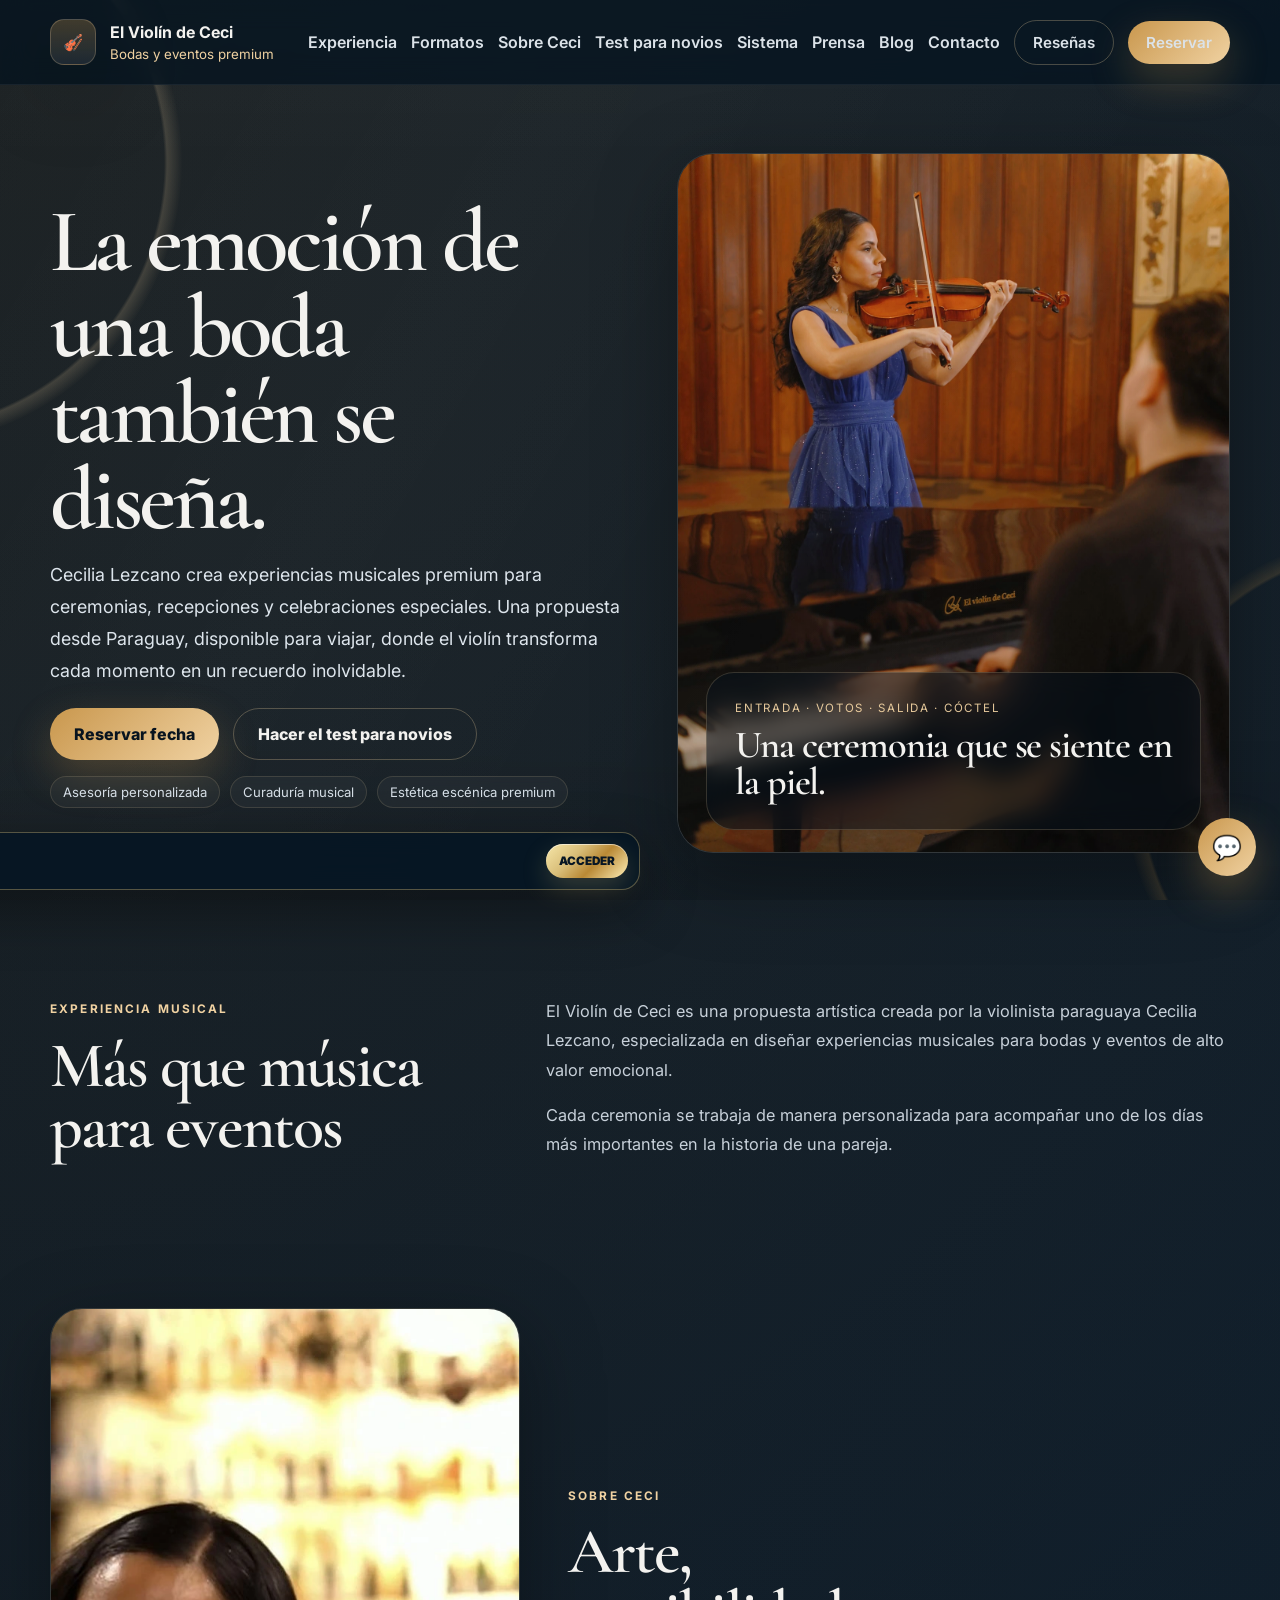
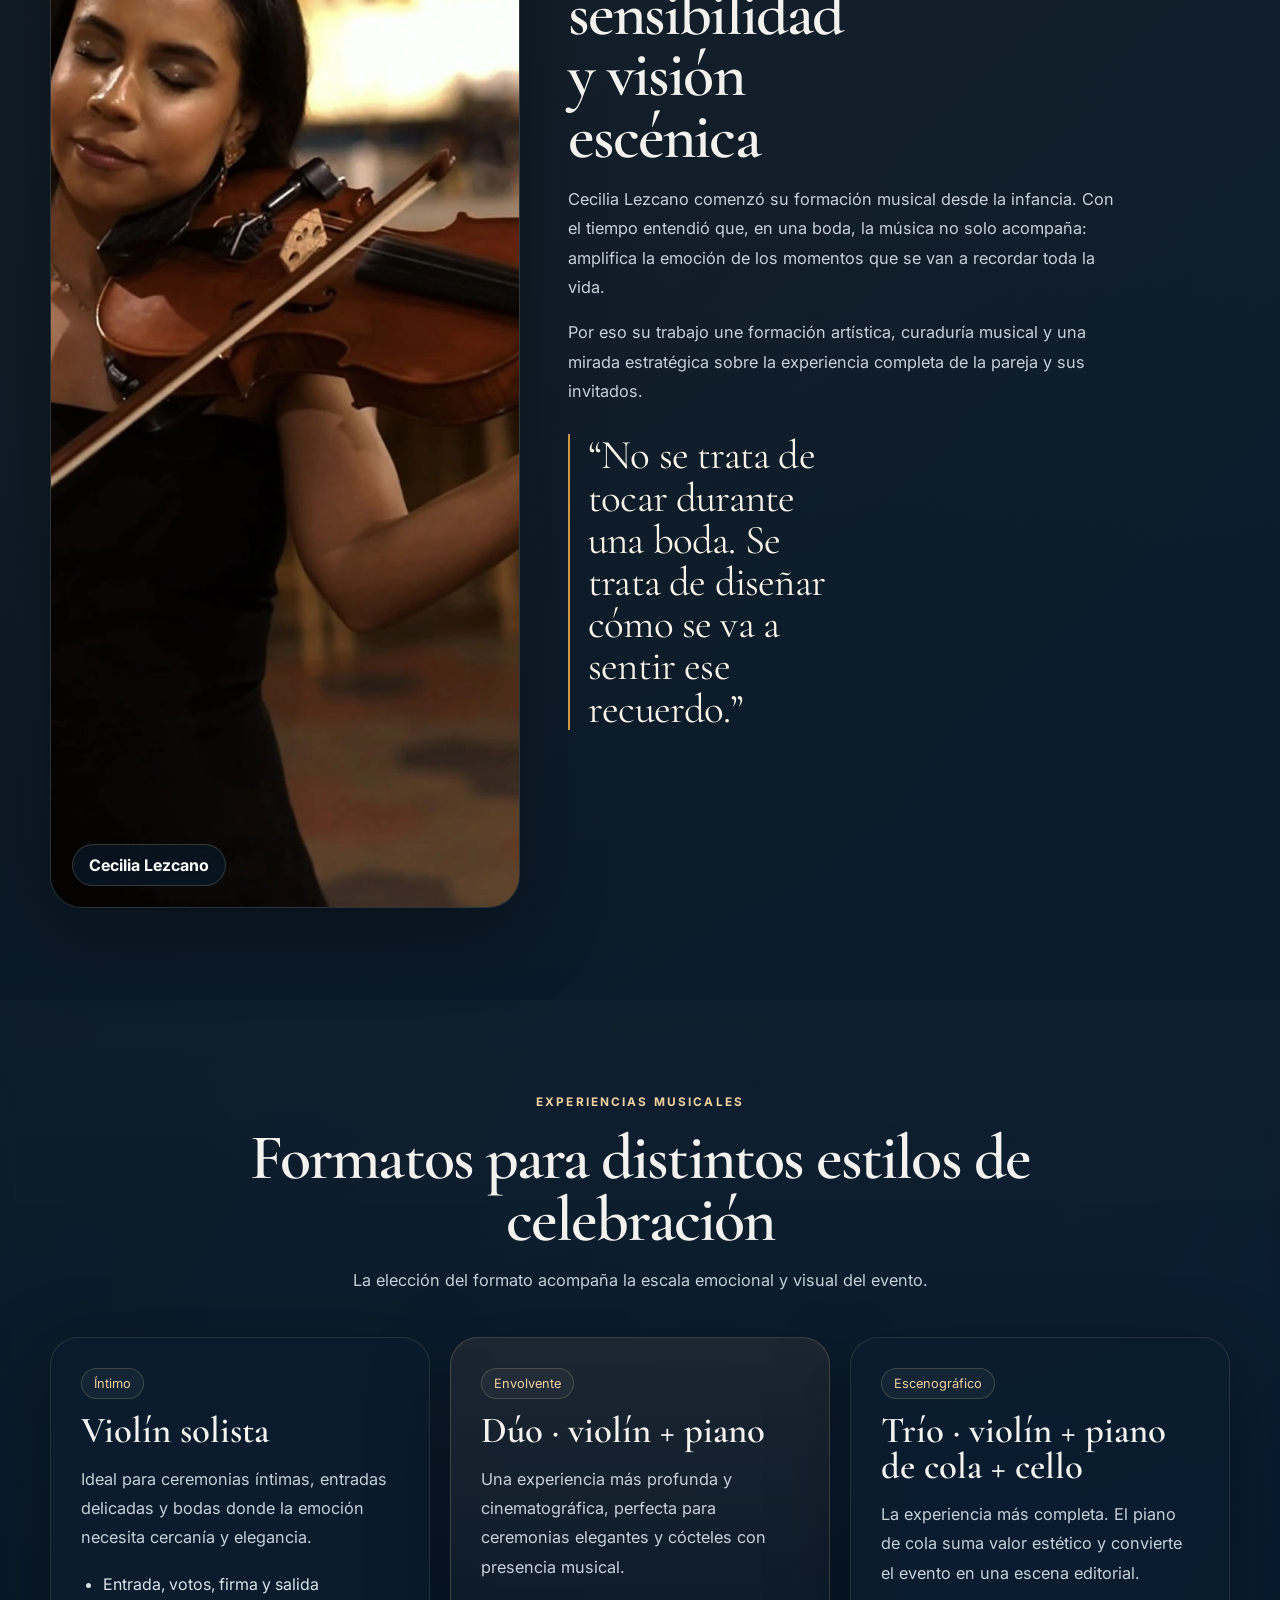
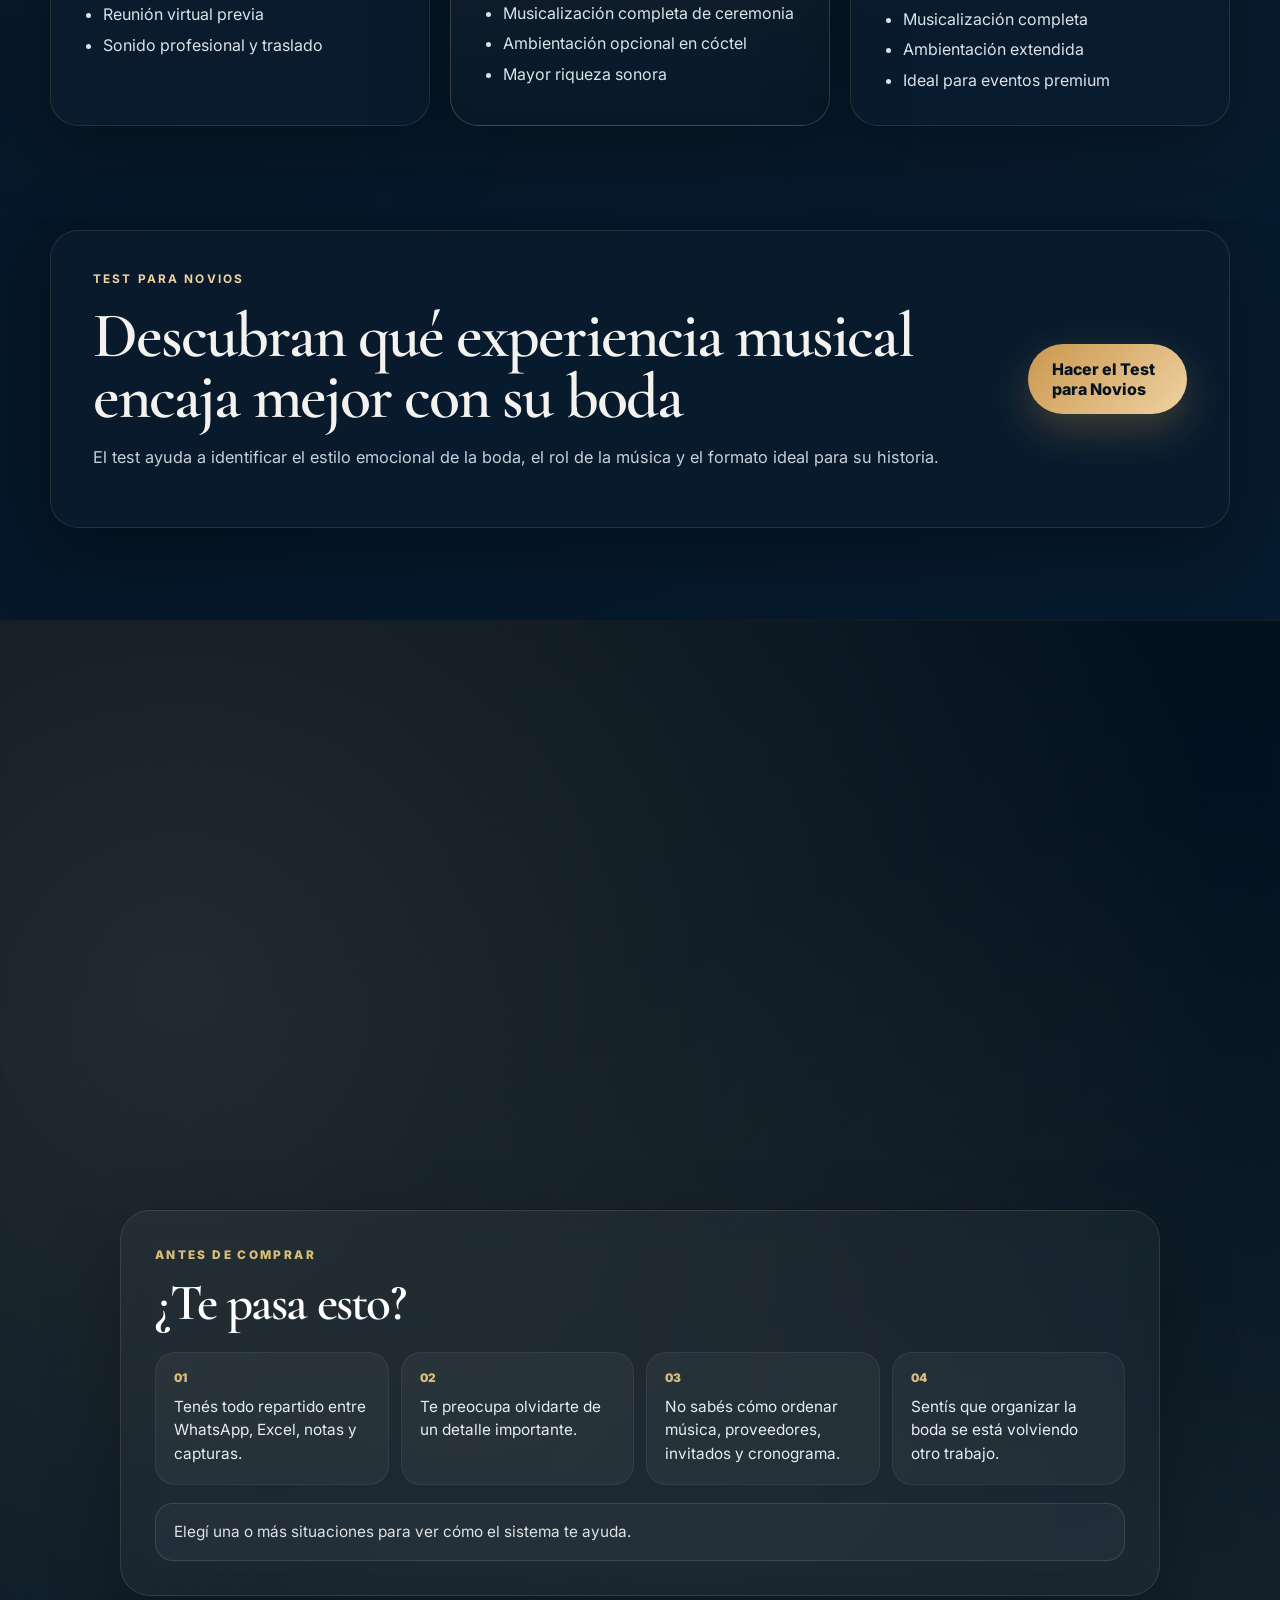
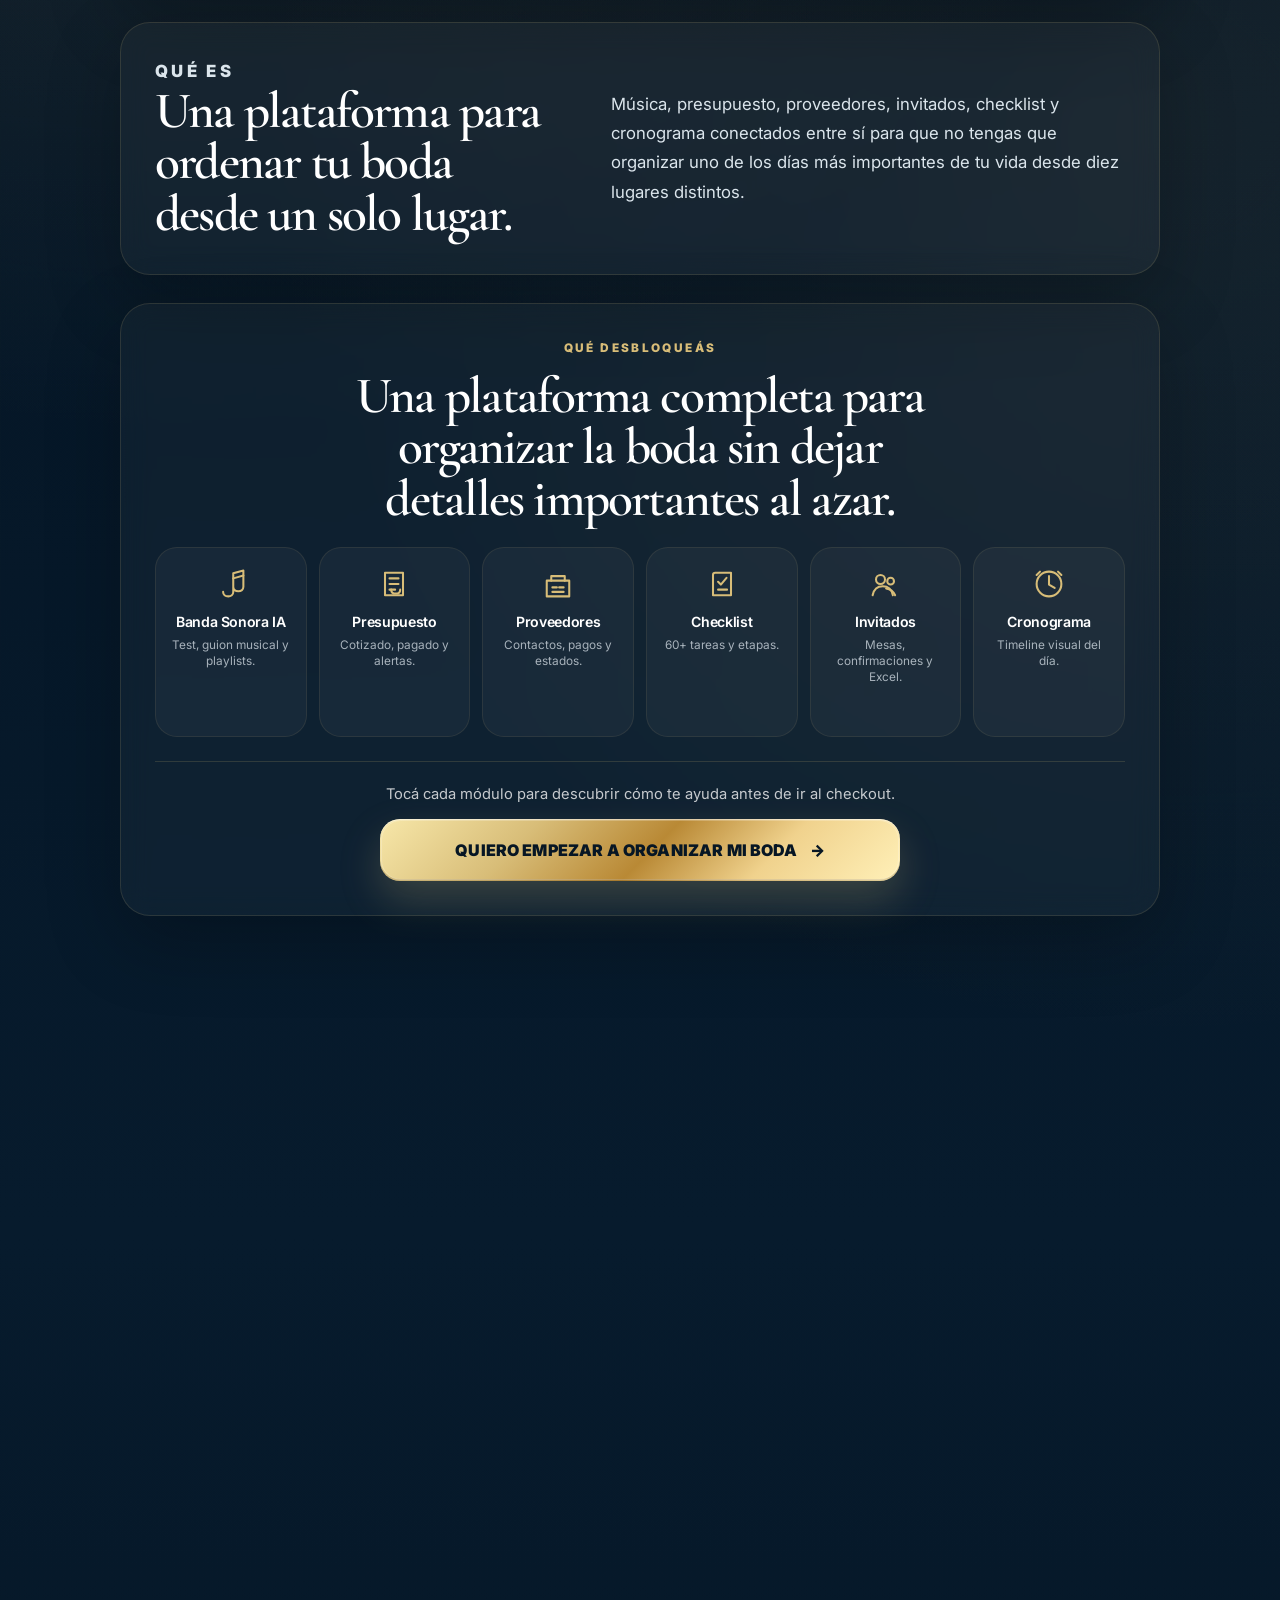
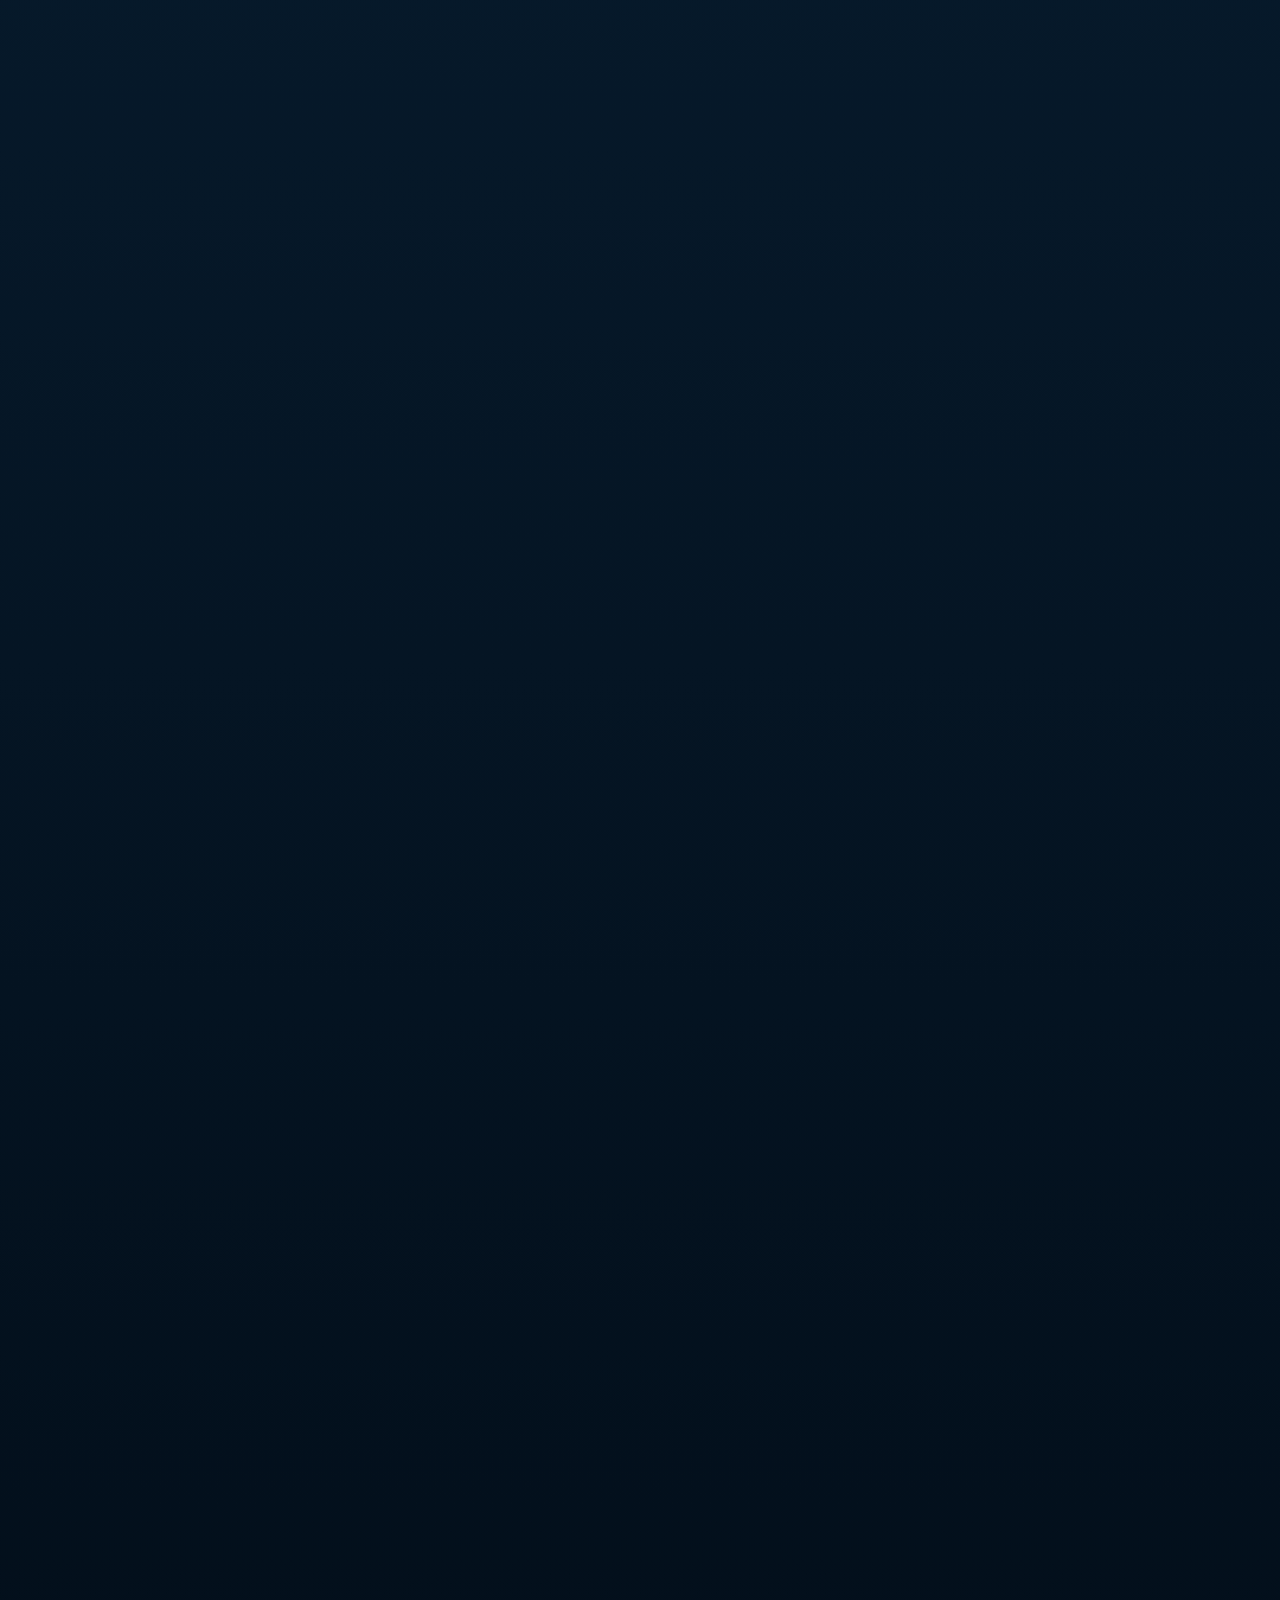
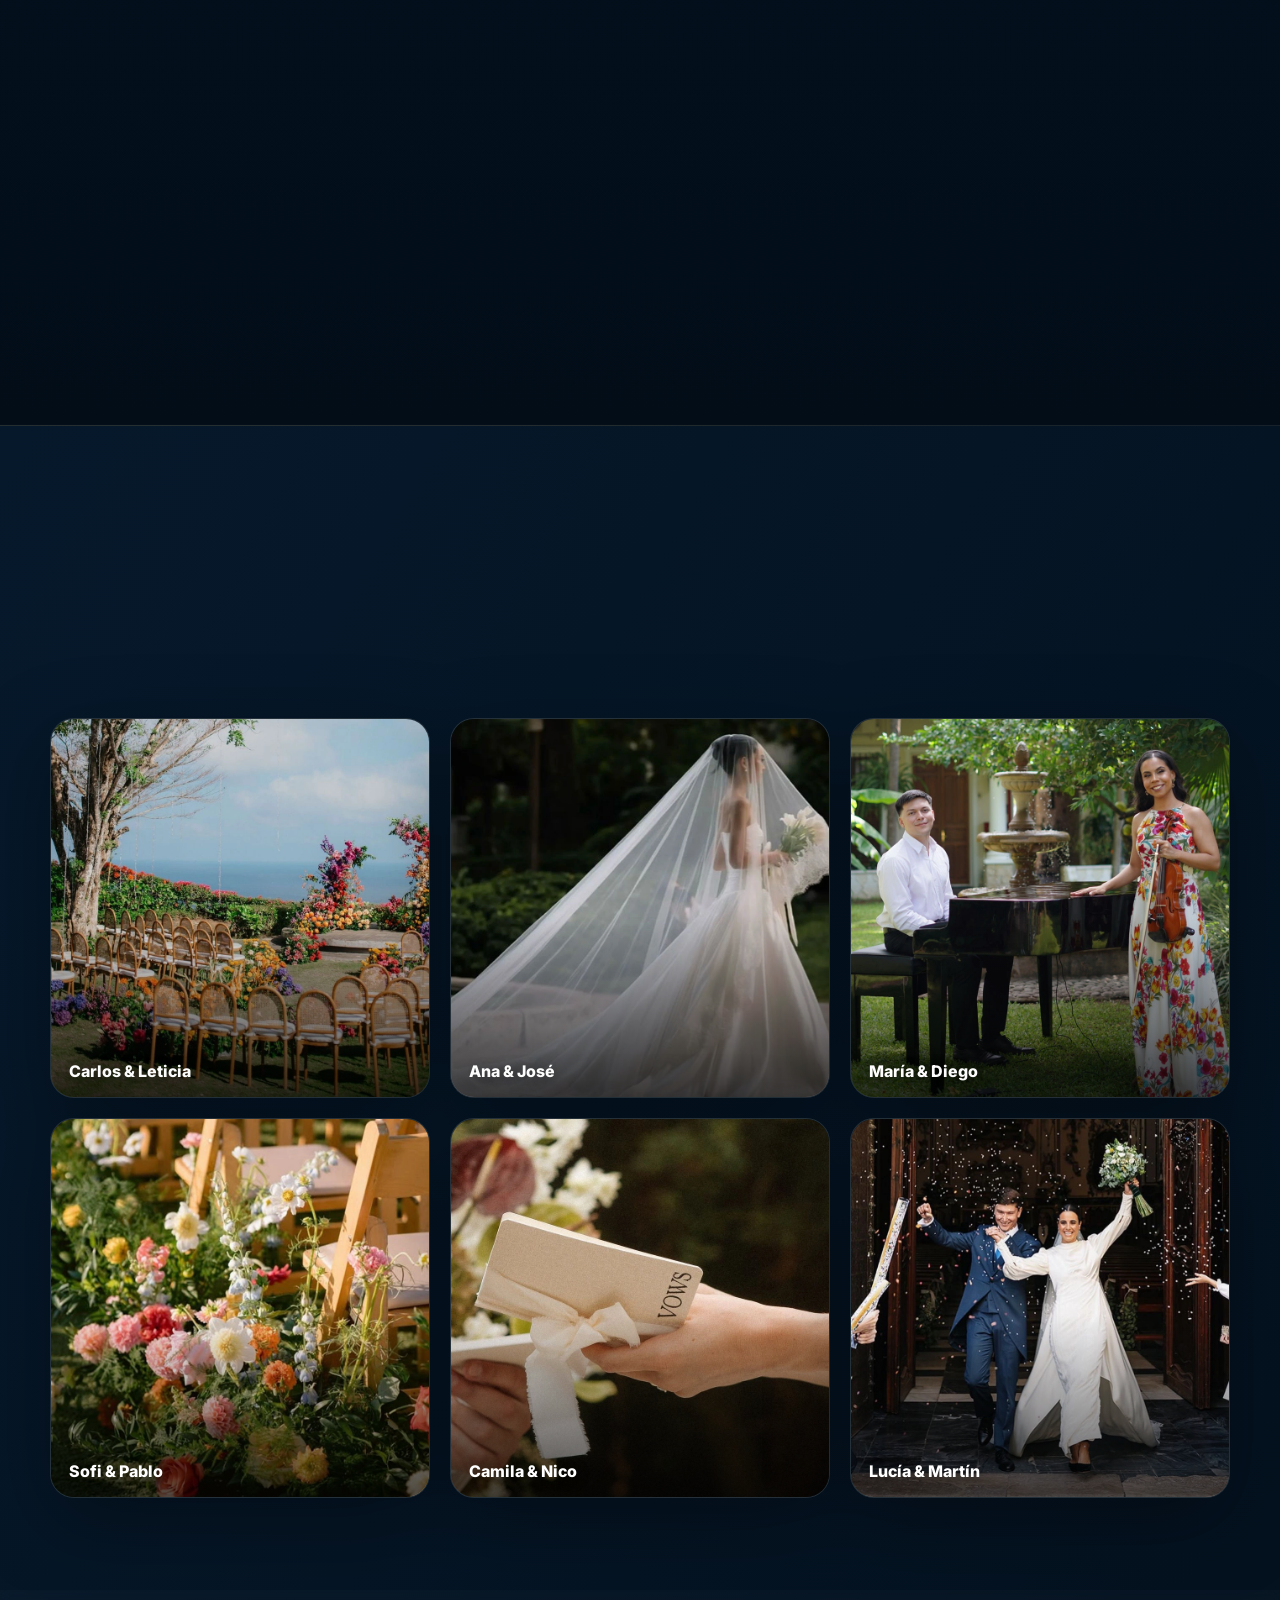
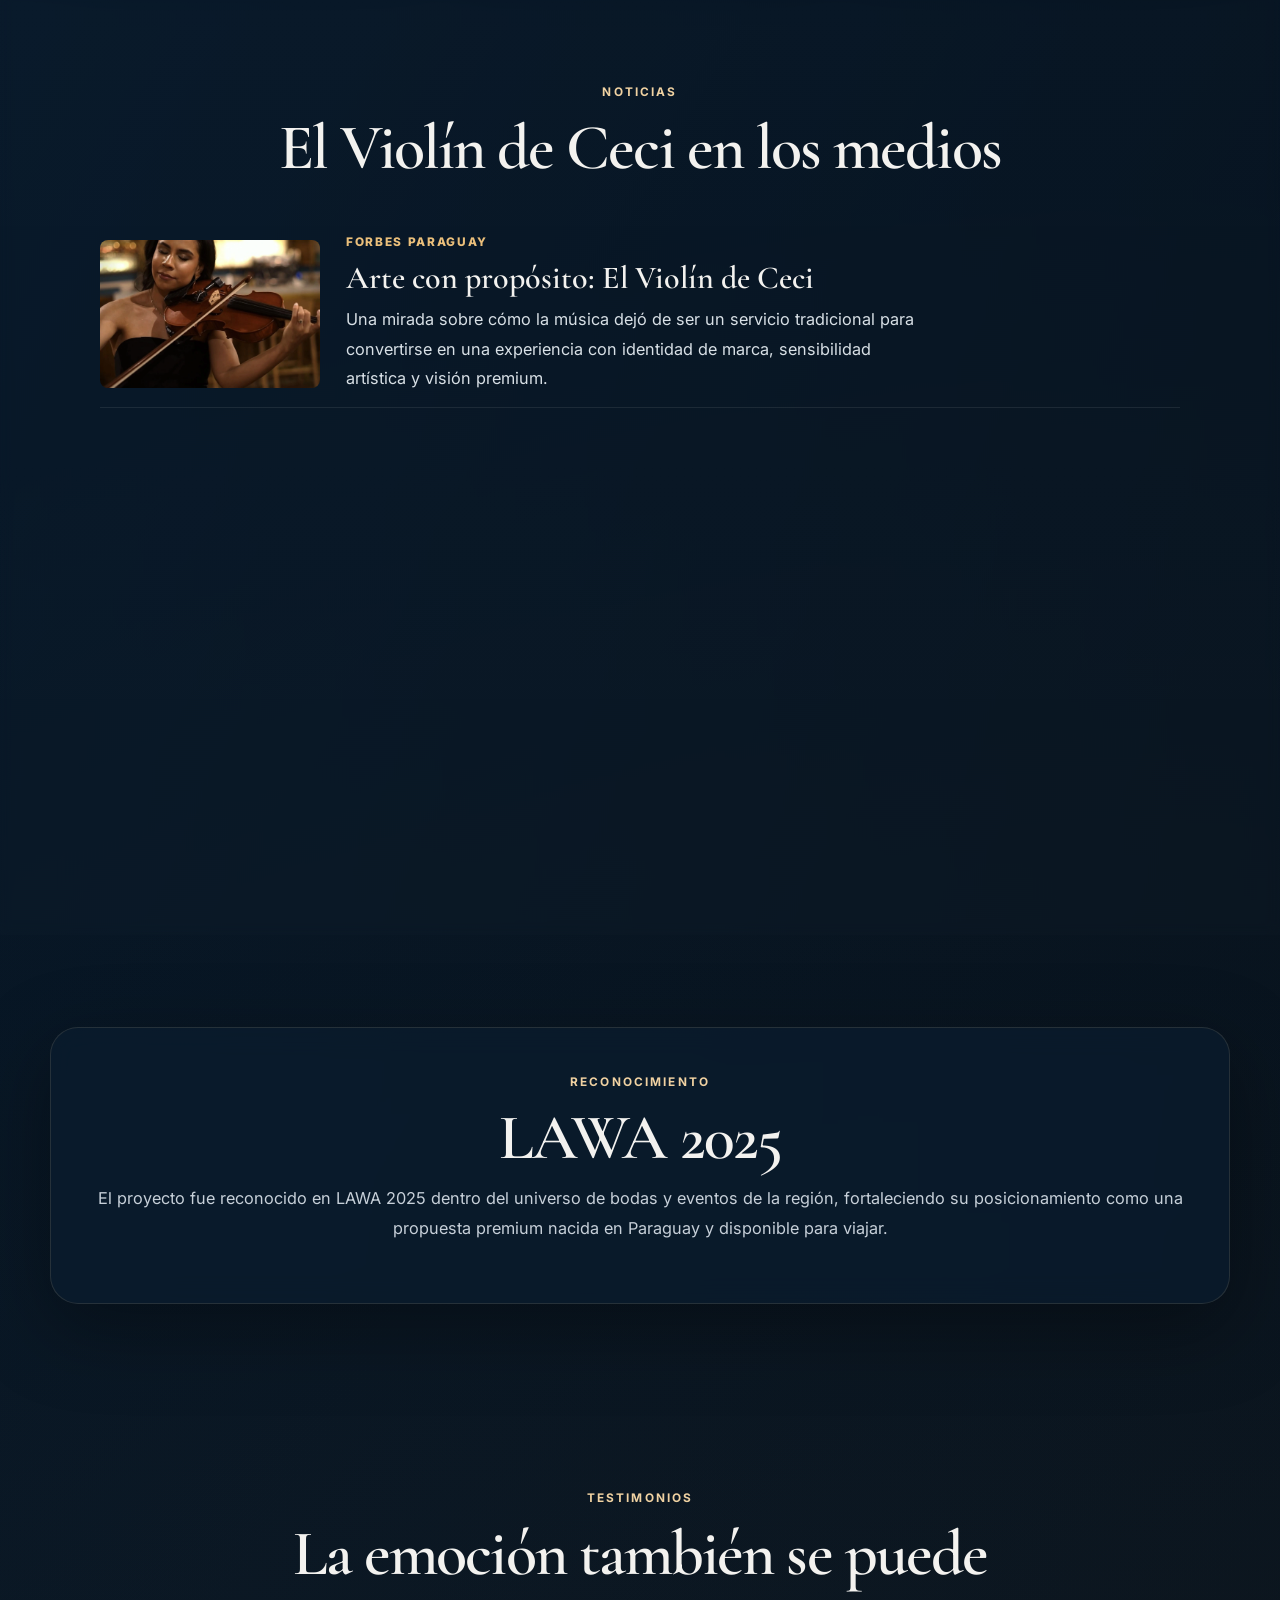
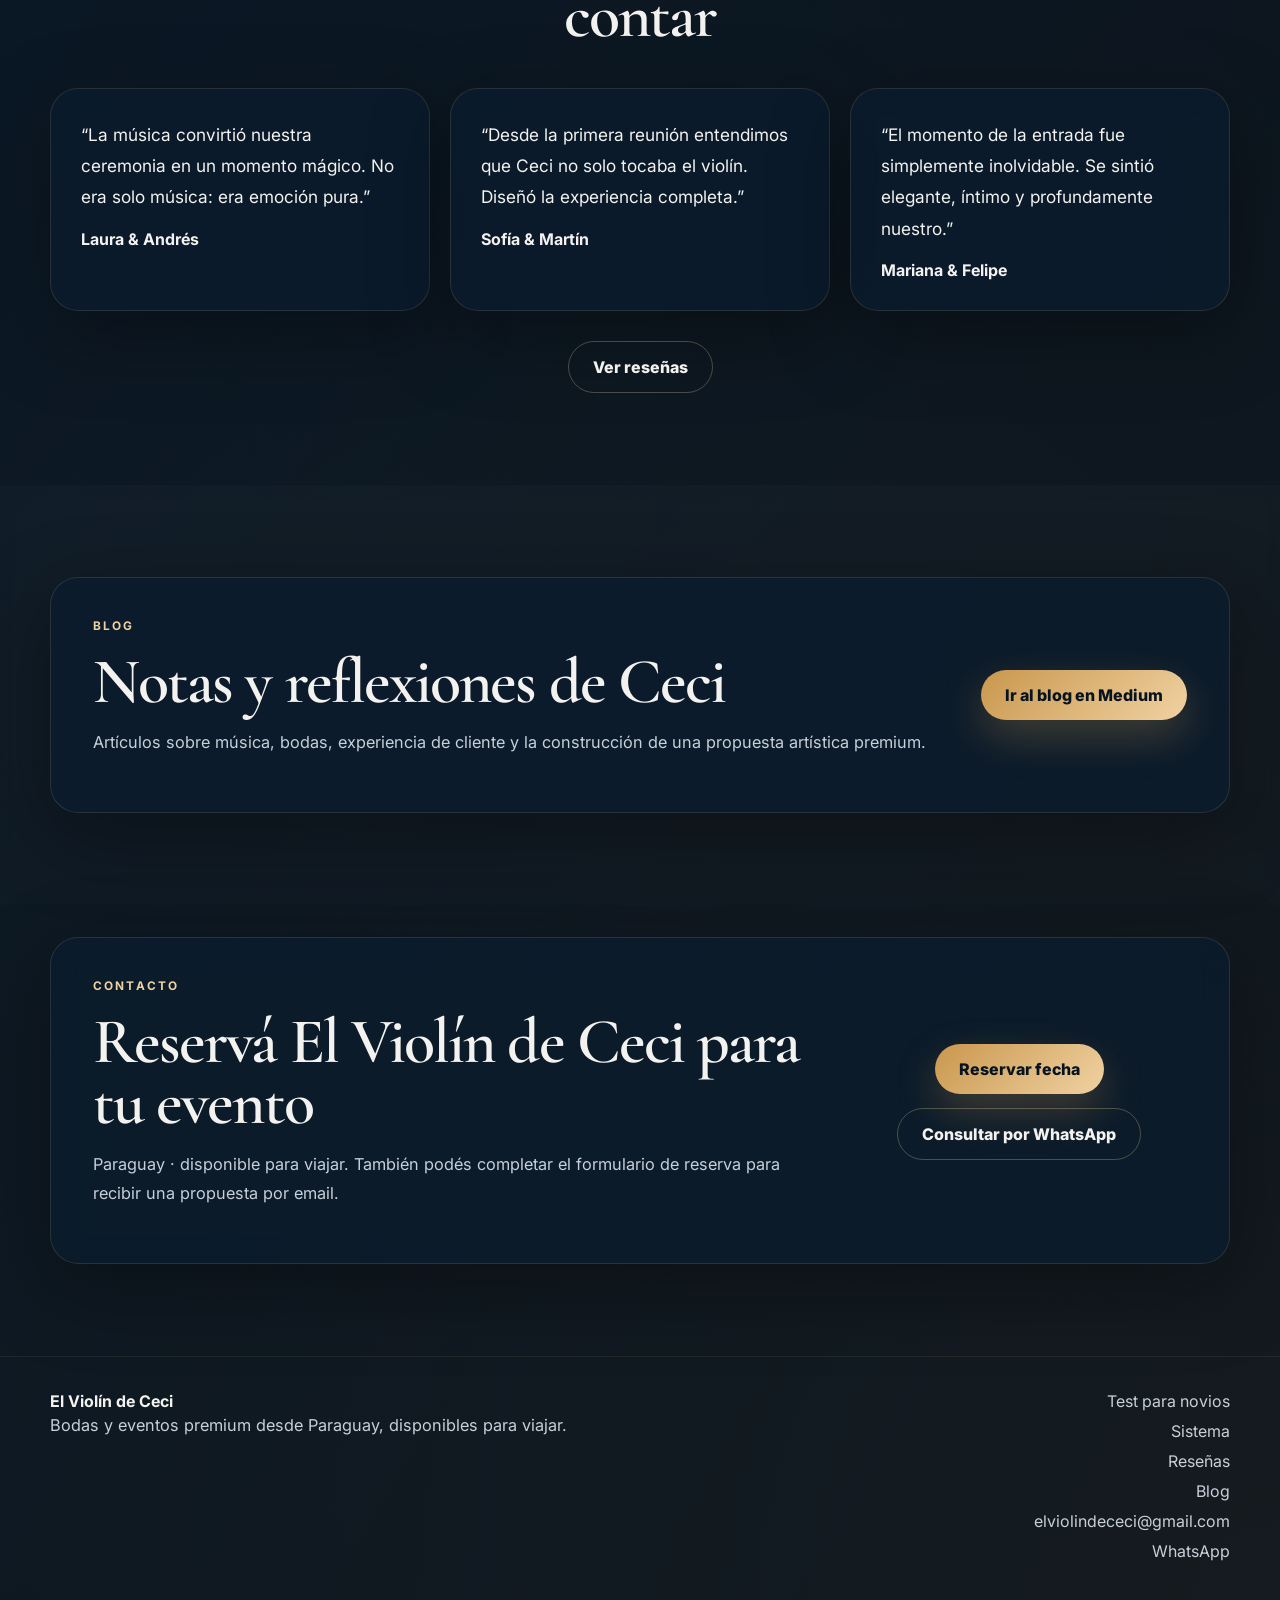
==== commit 745b520b: "Update index.html" ====
--- a/index.html
+++ b/index.html
@@ -350,8 +350,8 @@
               <div class="kit-v34-module-details">
                 <ul>
                   <li>Timeline hora a hora.</li>
-                  <li>Eventos típicos de boda paraguaya.</li>
-                  <li>Duraciones editables.</li>
+                  <li>Eventos típicos de bodas.</li>
+                  <li>Duraciones editables (timming).</li>
                   <li>Vista clara para coordinar el día.</li>
                 </ul>
               </div>
@@ -712,4 +712,4 @@
   </script>
 
 </body>
-</html>+</html>
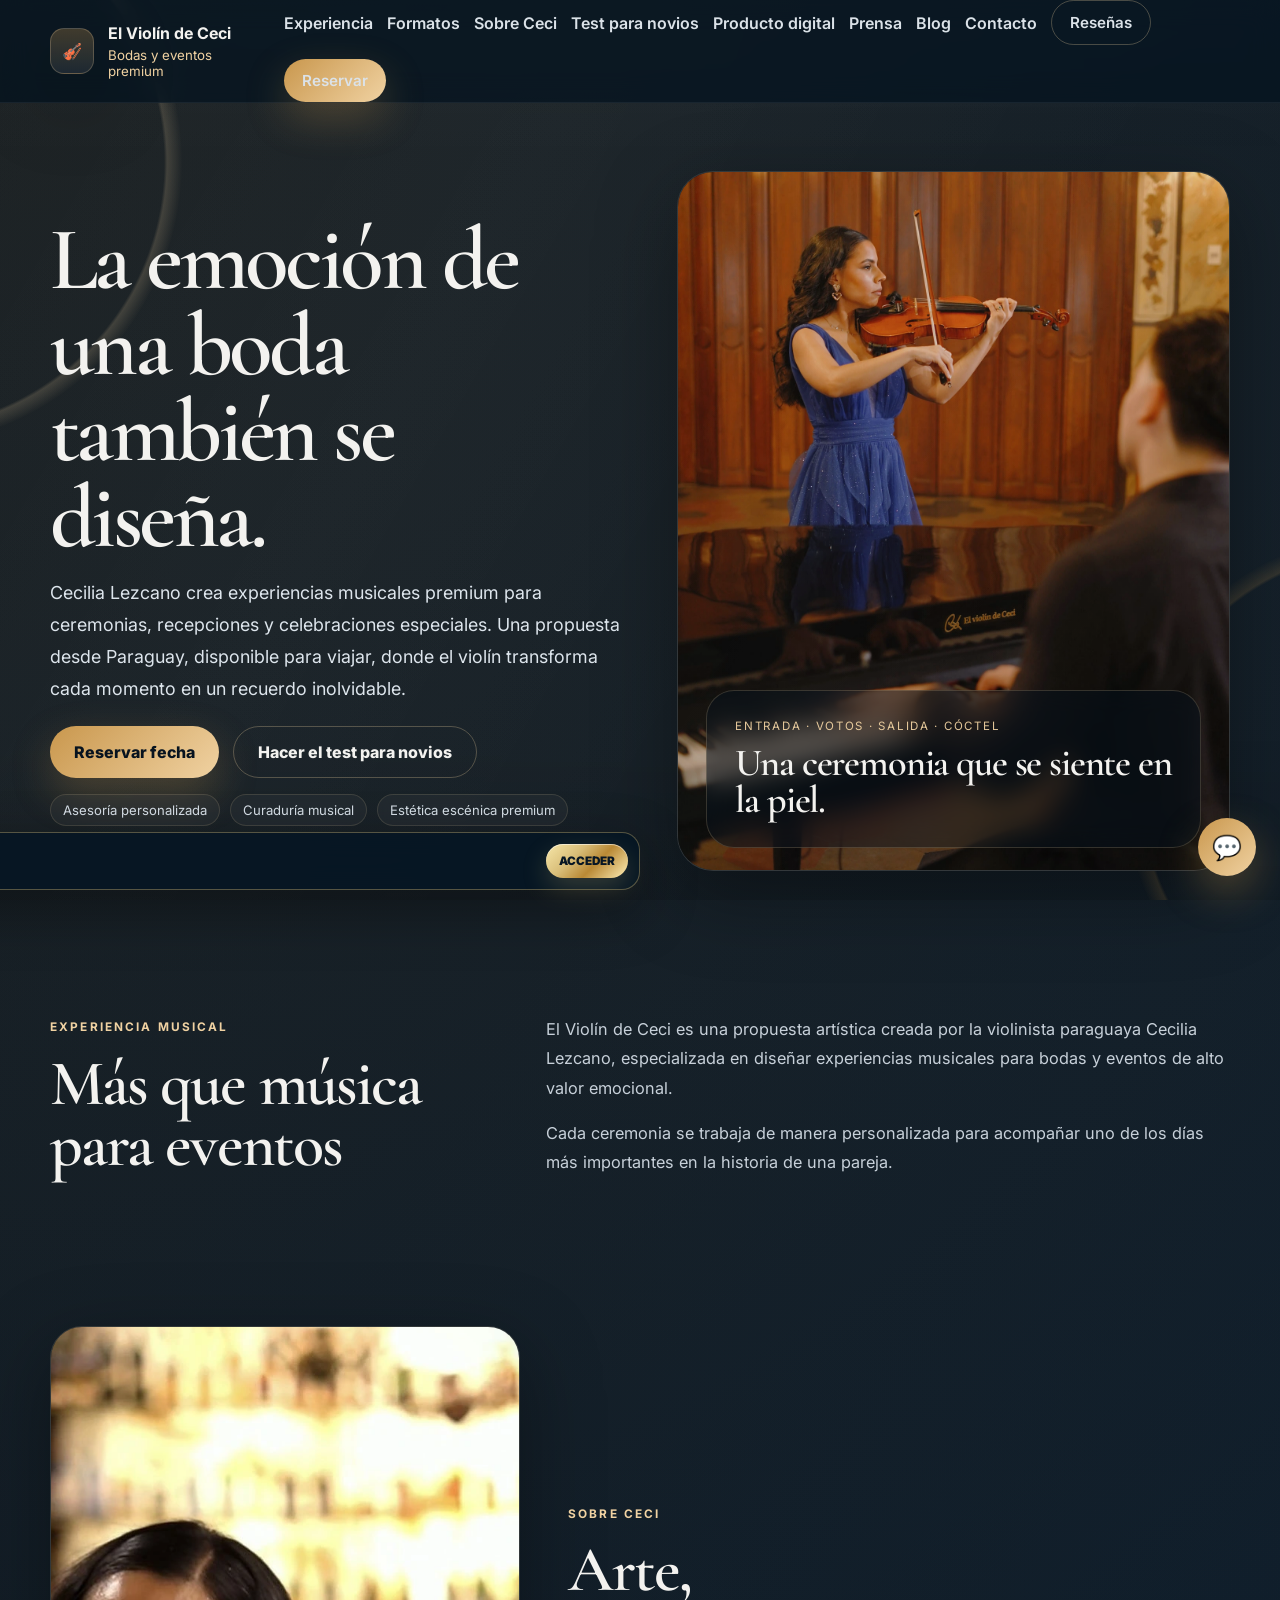
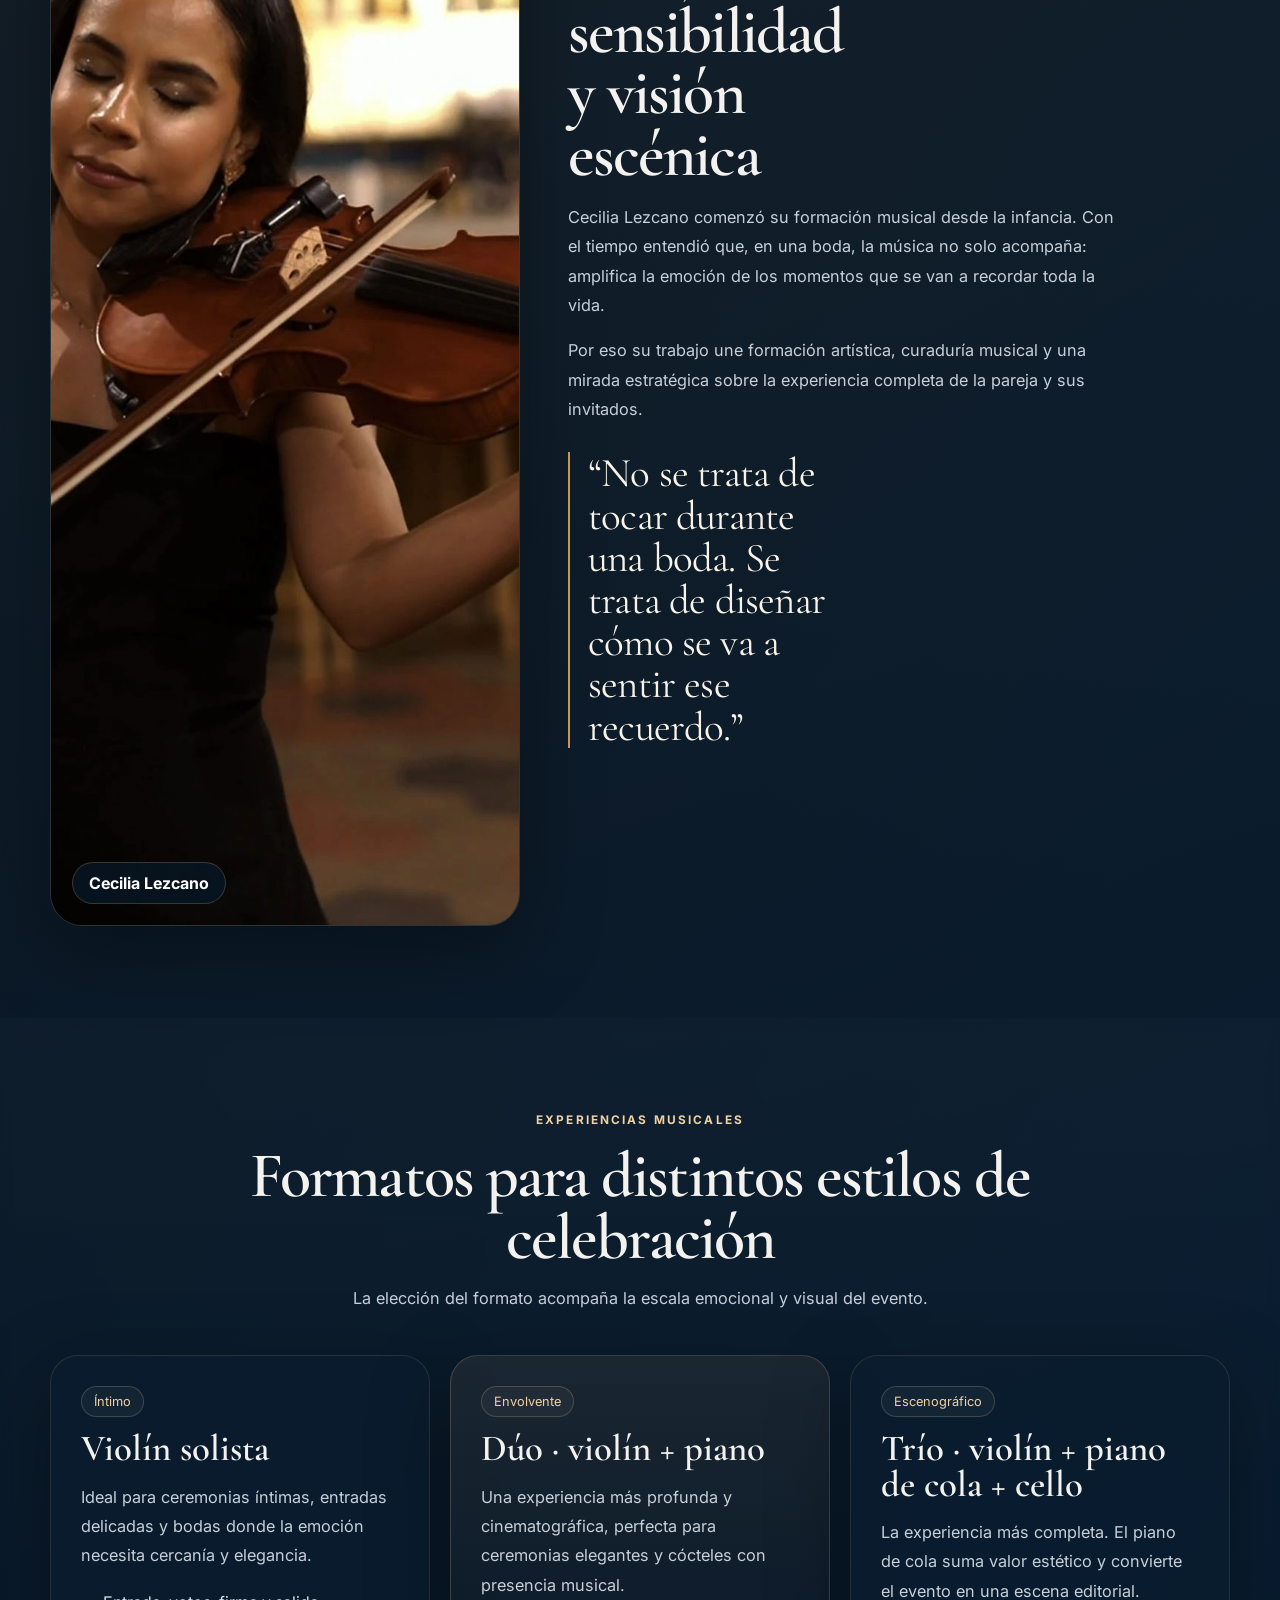
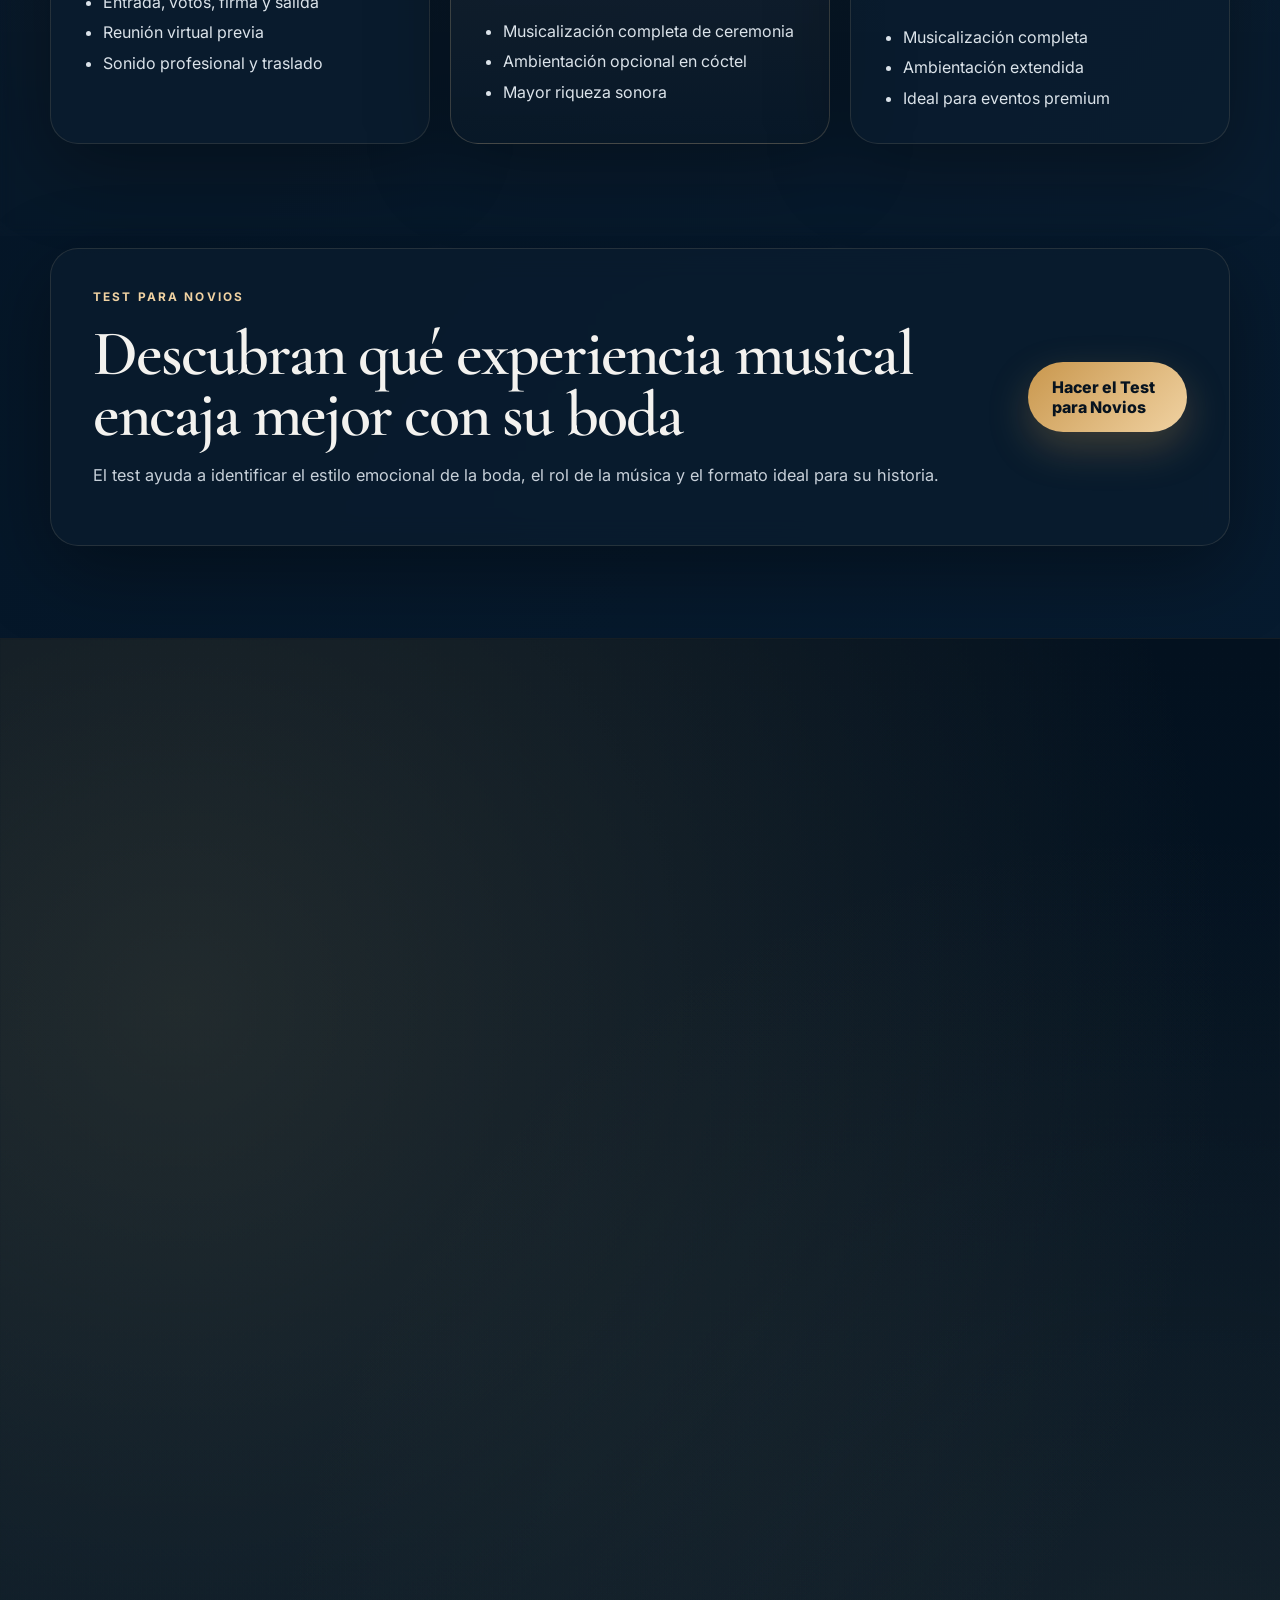
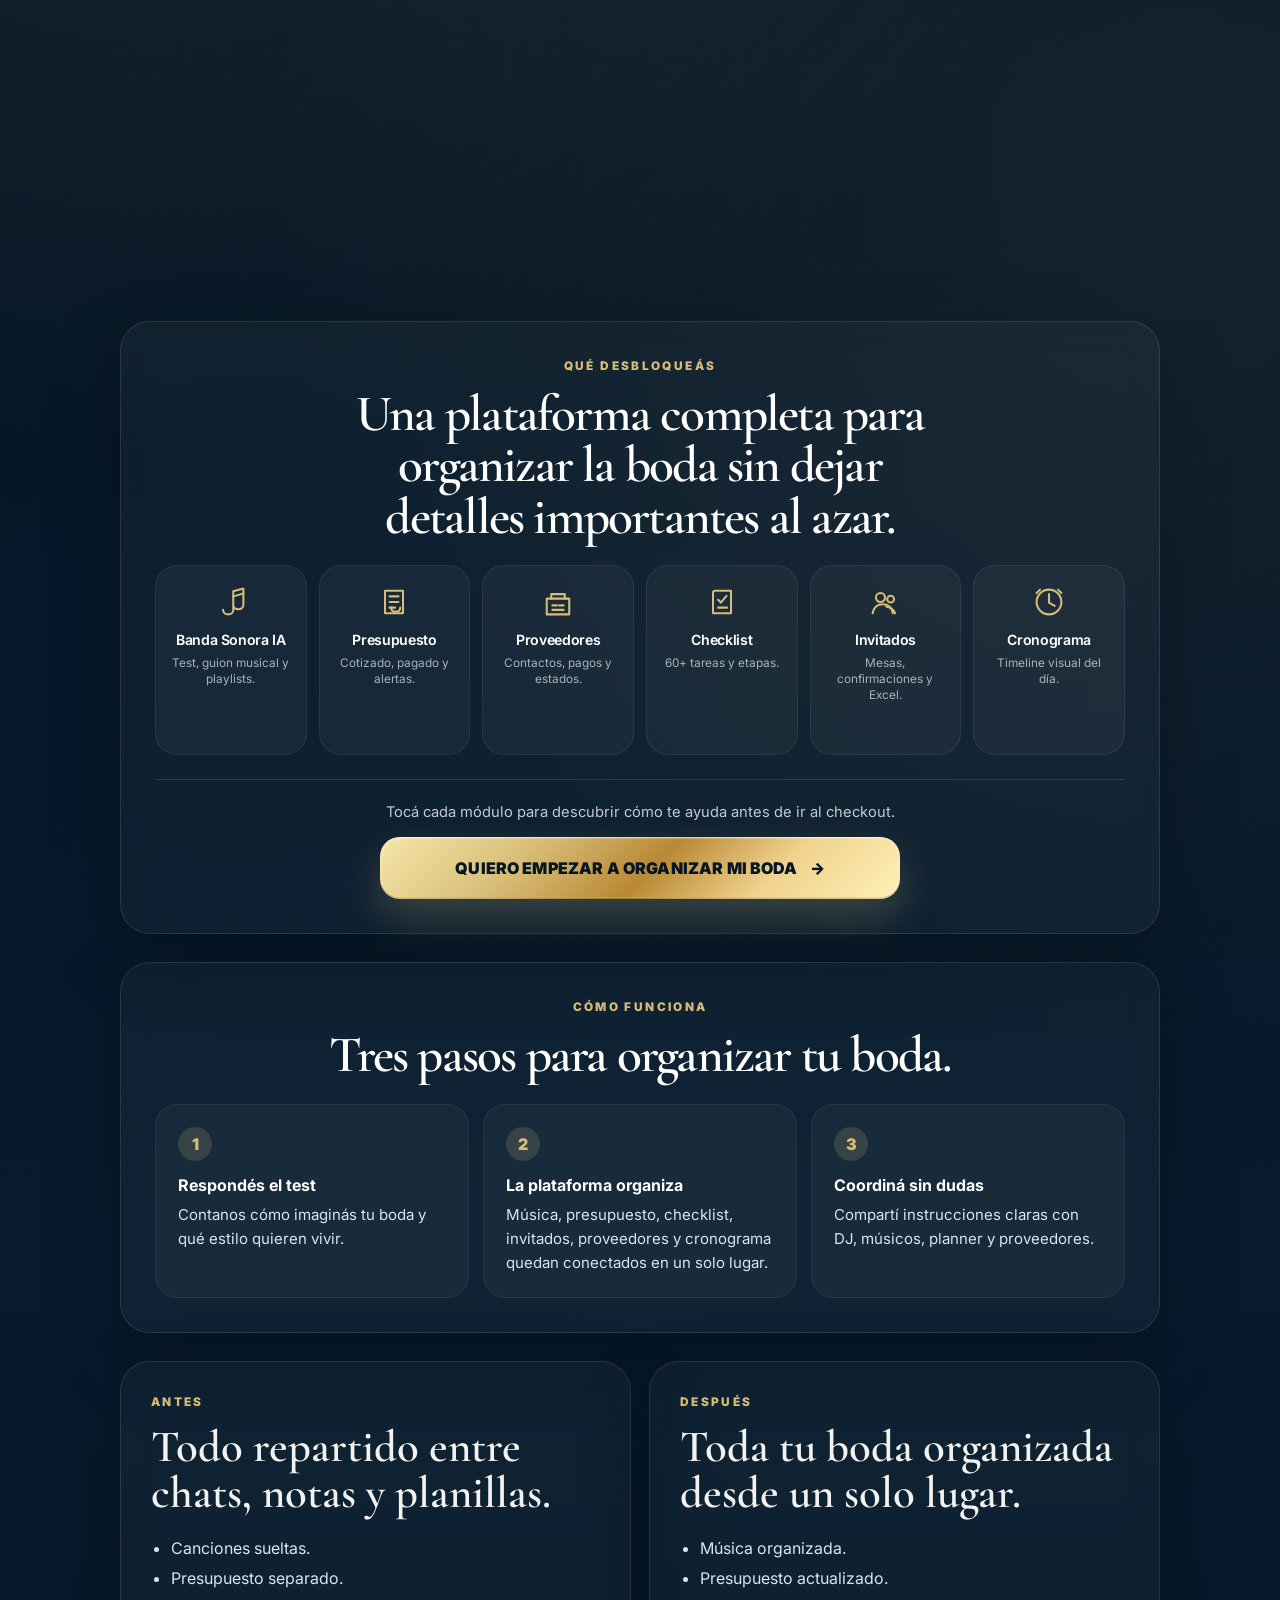
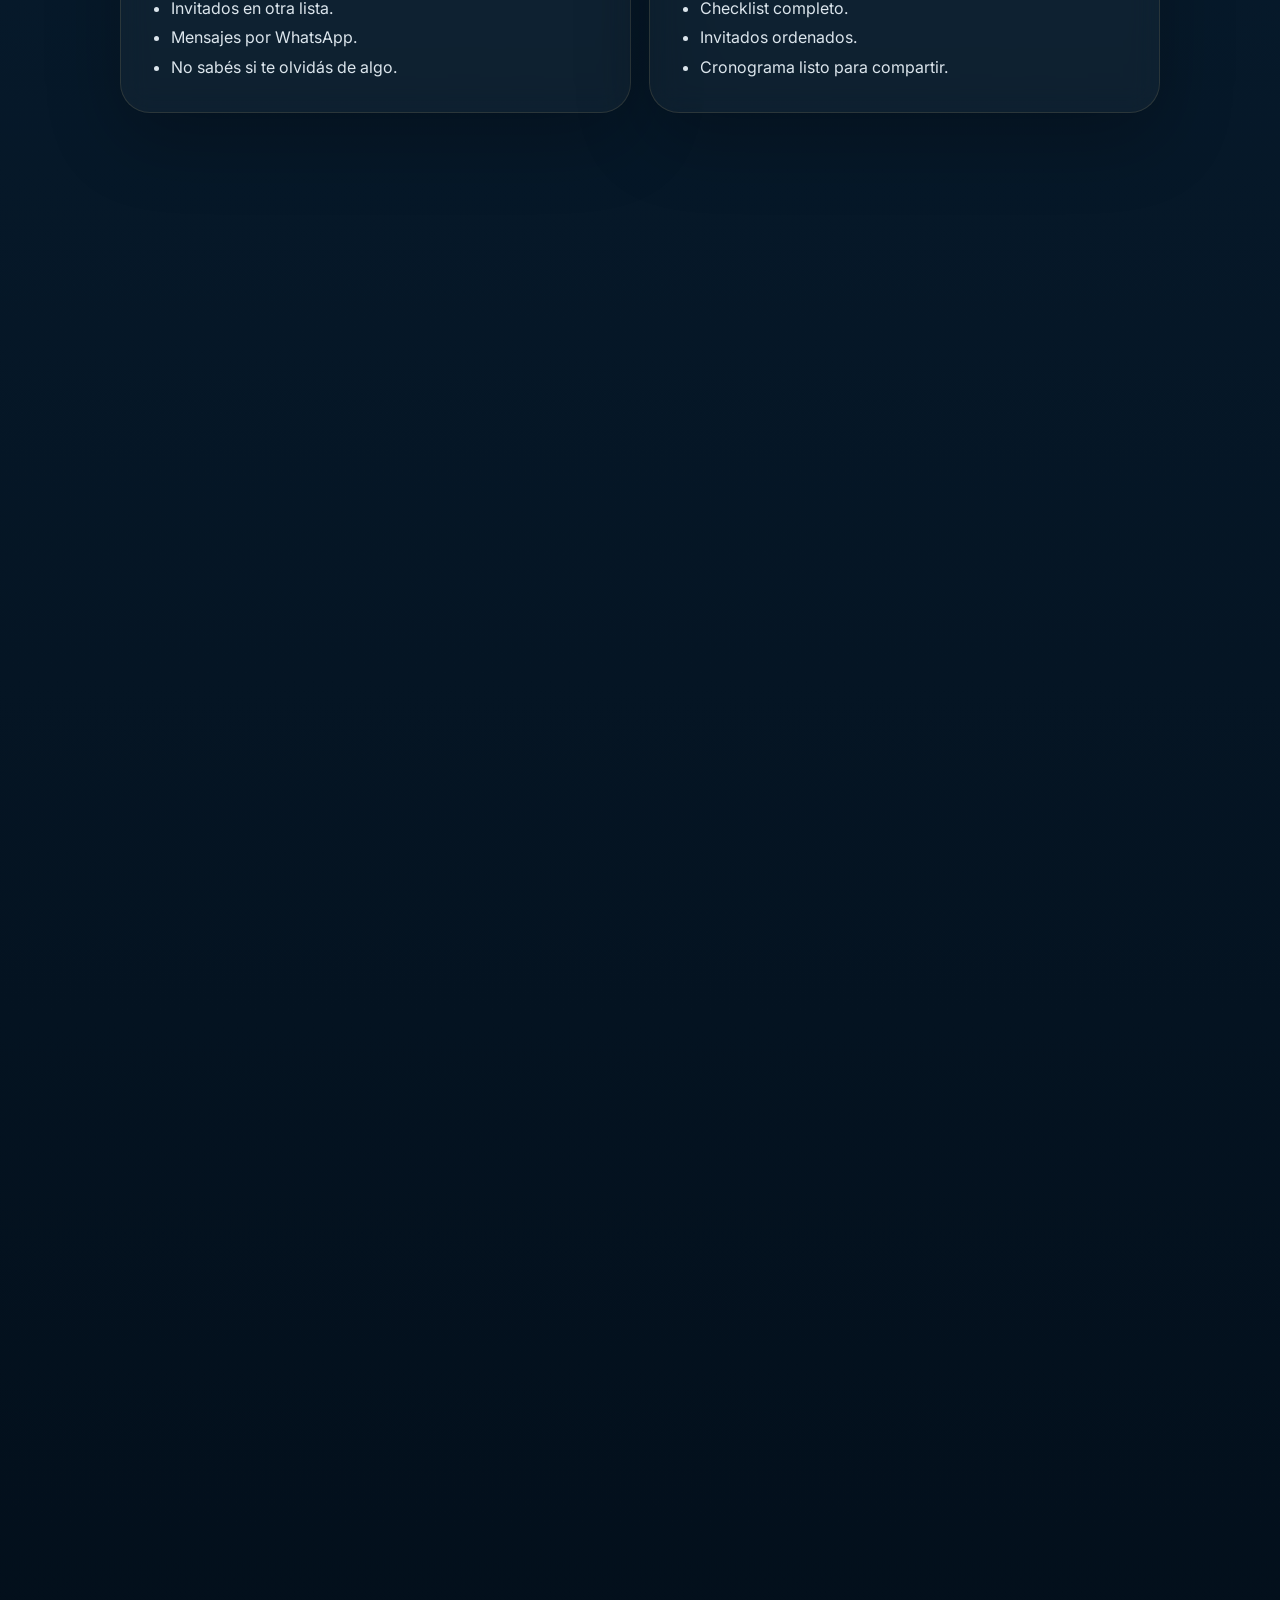
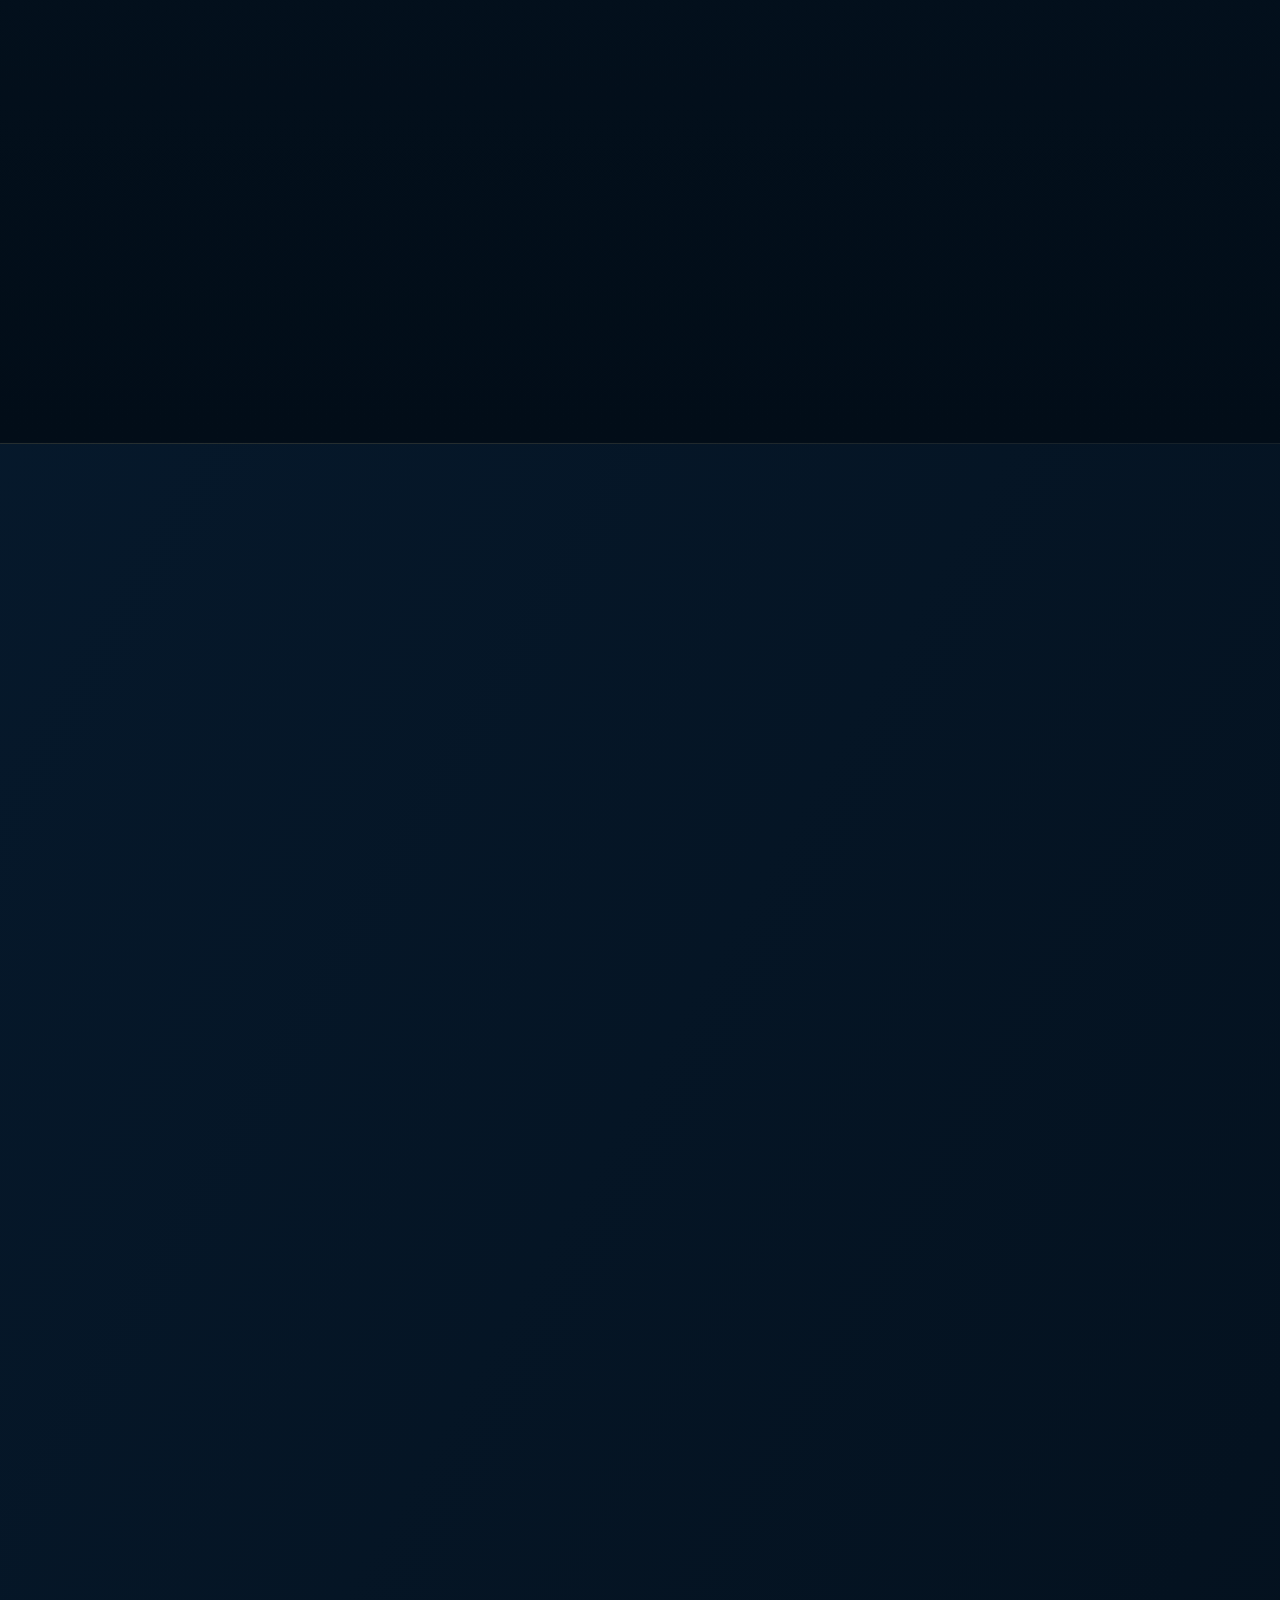
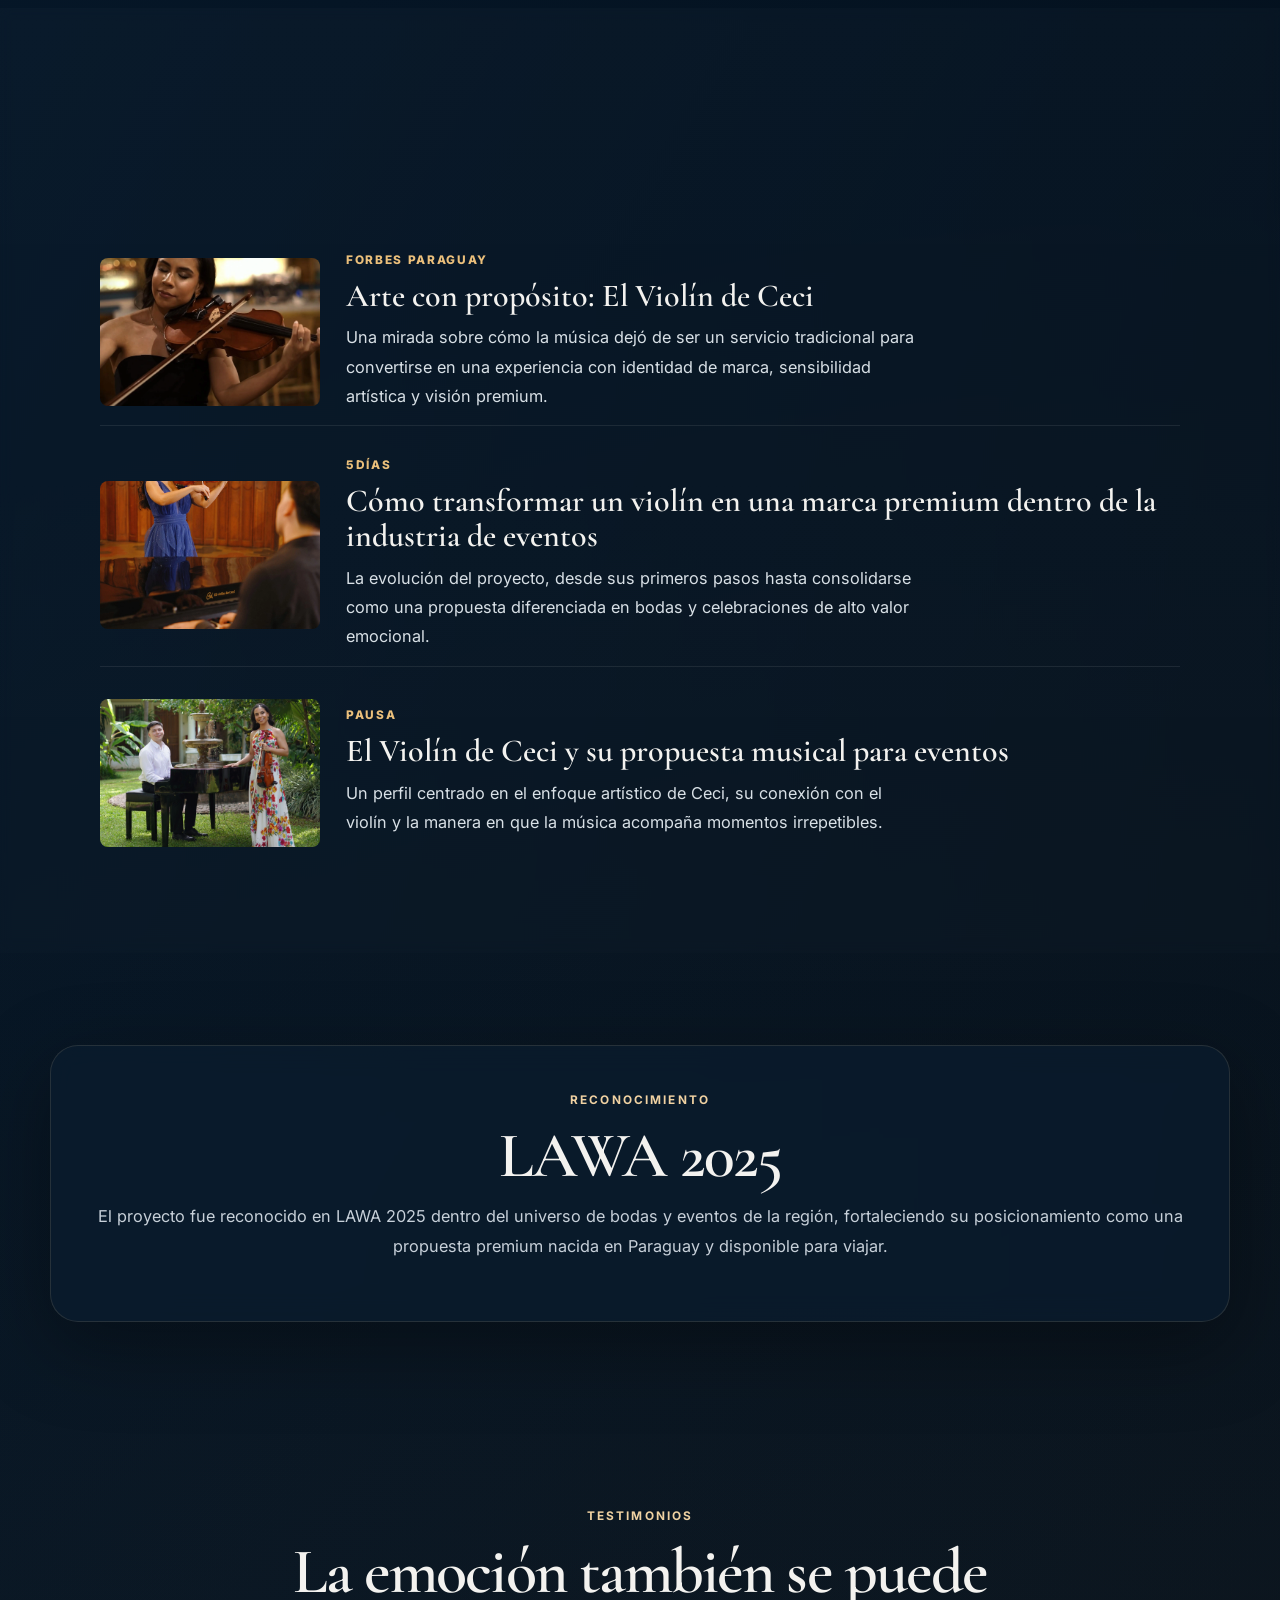
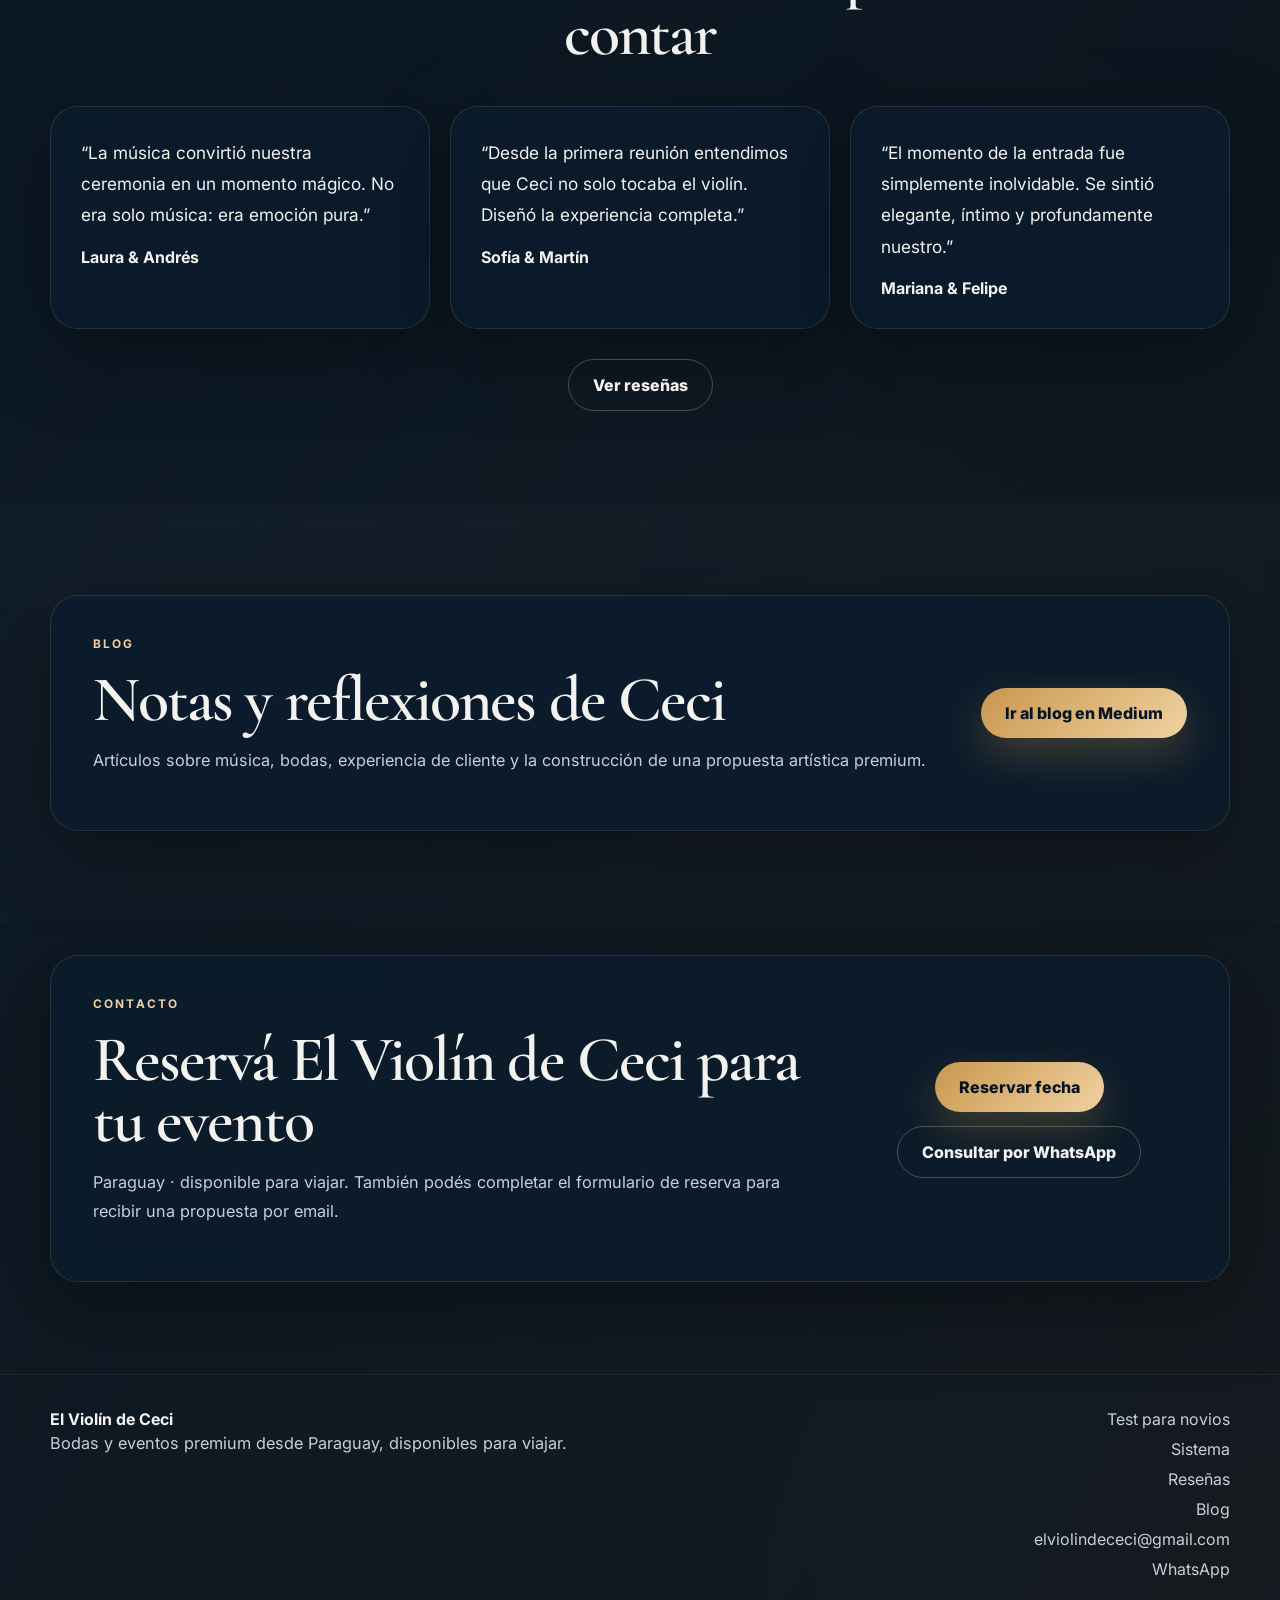
==== commit 02857d35: "Update navigation link from 'Sistema' to 'Producto digital'" ====
--- a/index.html
+++ b/index.html
@@ -87,7 +87,7 @@
         <a href="#formatos">Formatos</a>
         <a href="#sobre-ceci">Sobre Ceci</a>
         <a href="./test/">Test para novios</a>
-        <a href="#kit-musical">Sistema</a>
+        <a href="#organiza-tu-boda">Producto digital</a>
         <a href="#prensa">Prensa</a>
         <a href="#blog">Blog</a>
         <a href="#contacto">Contacto</a>
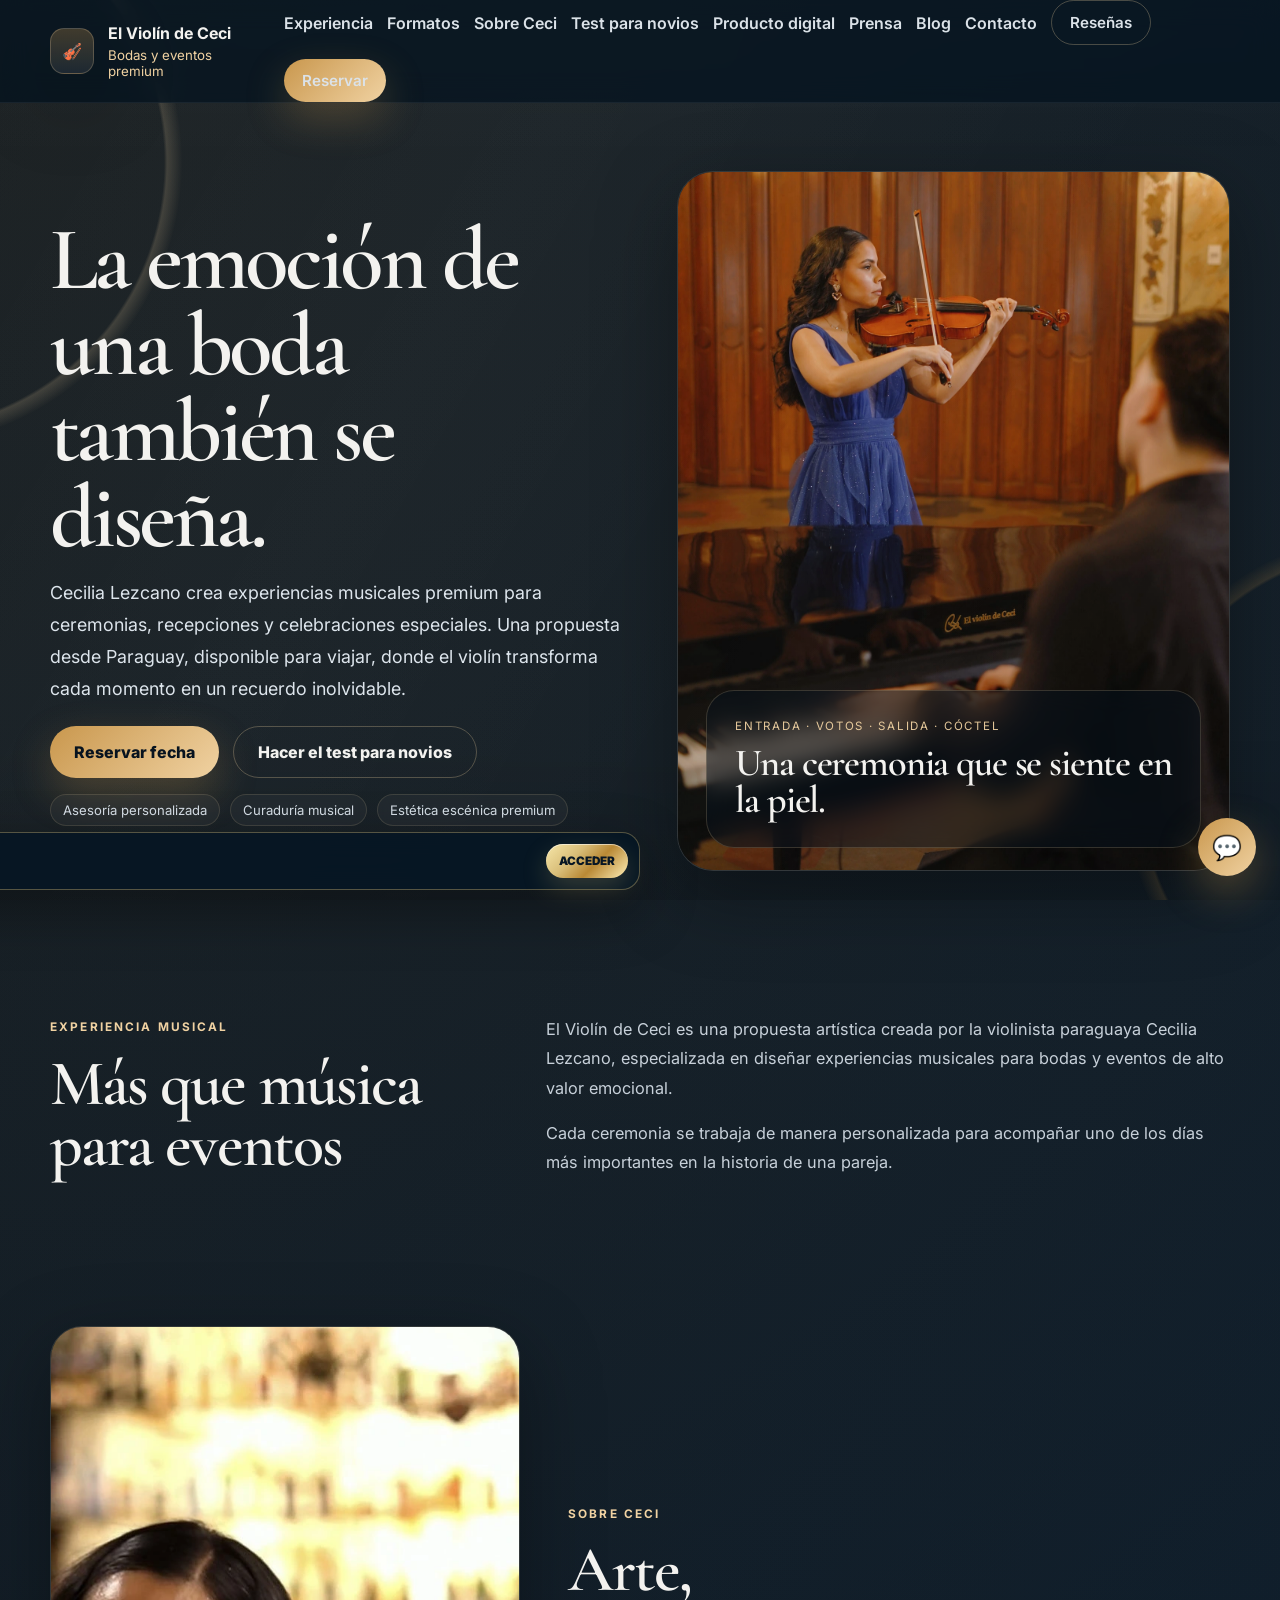
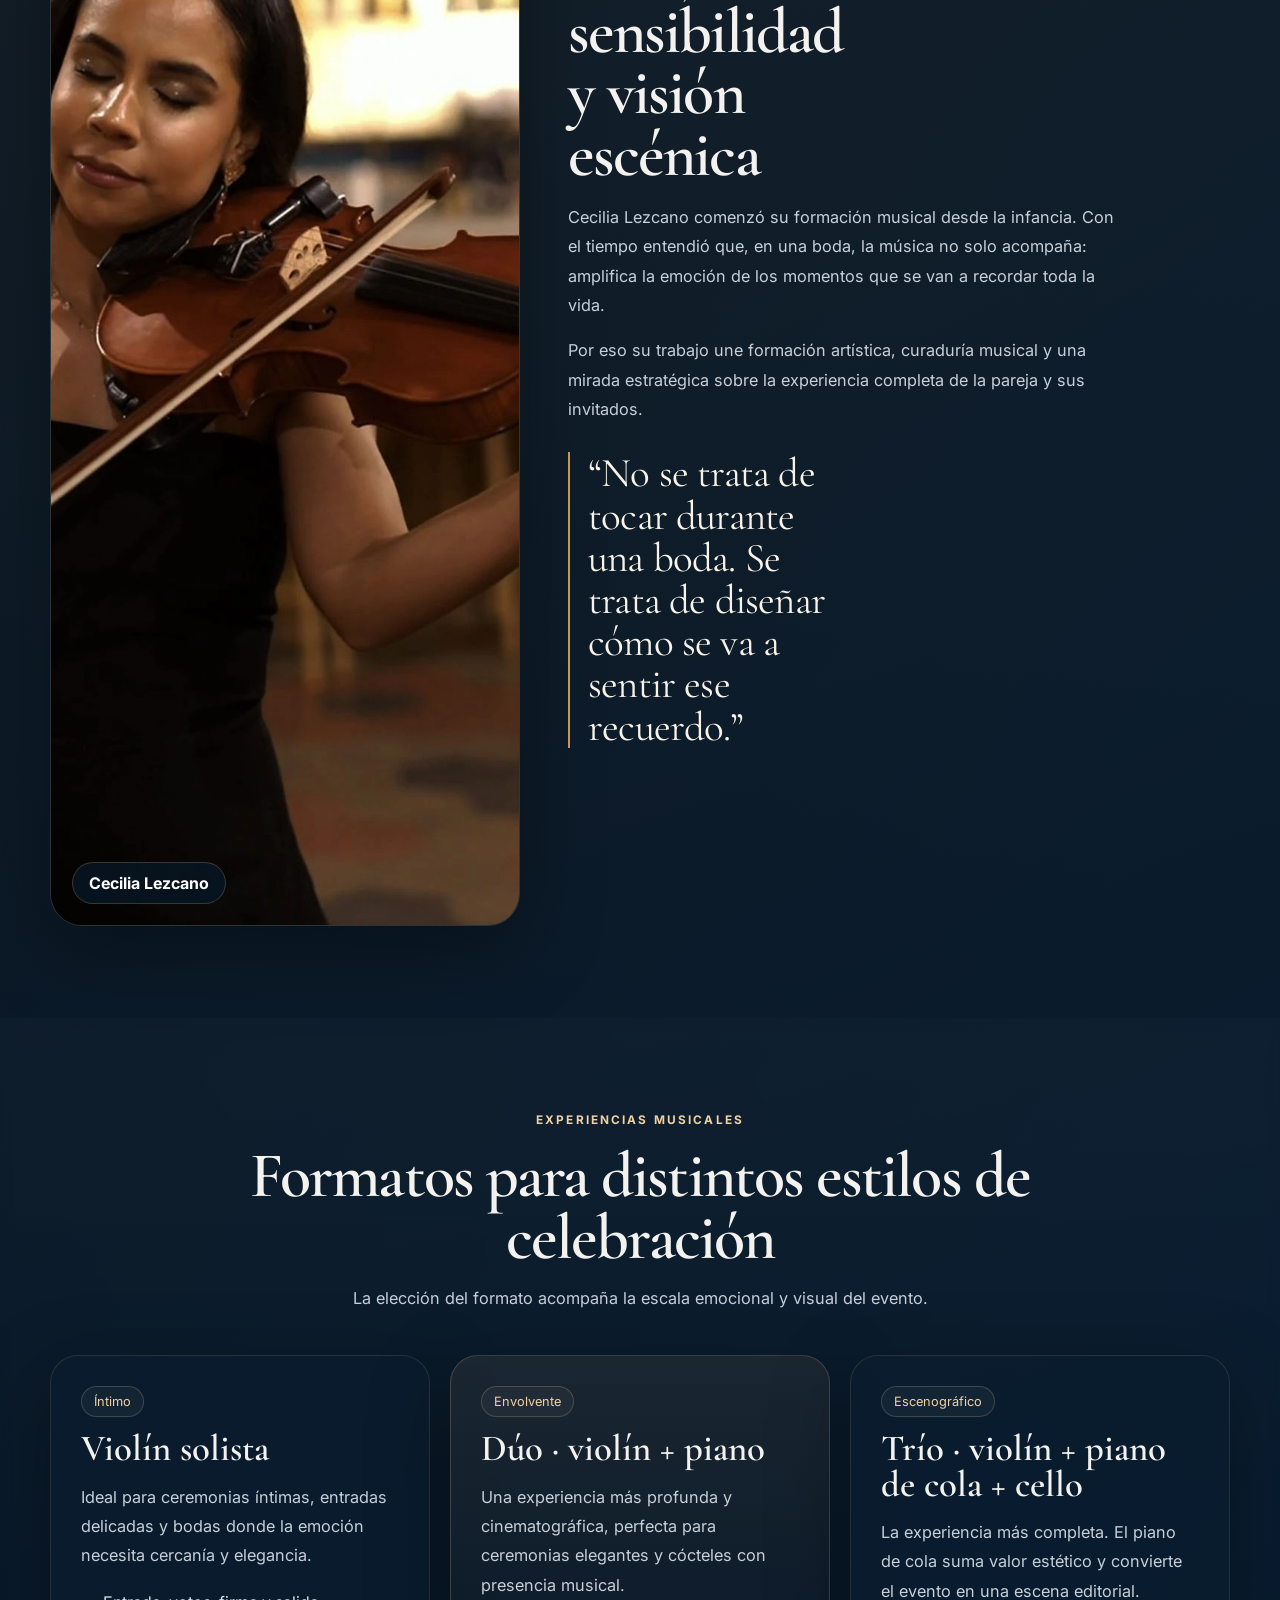
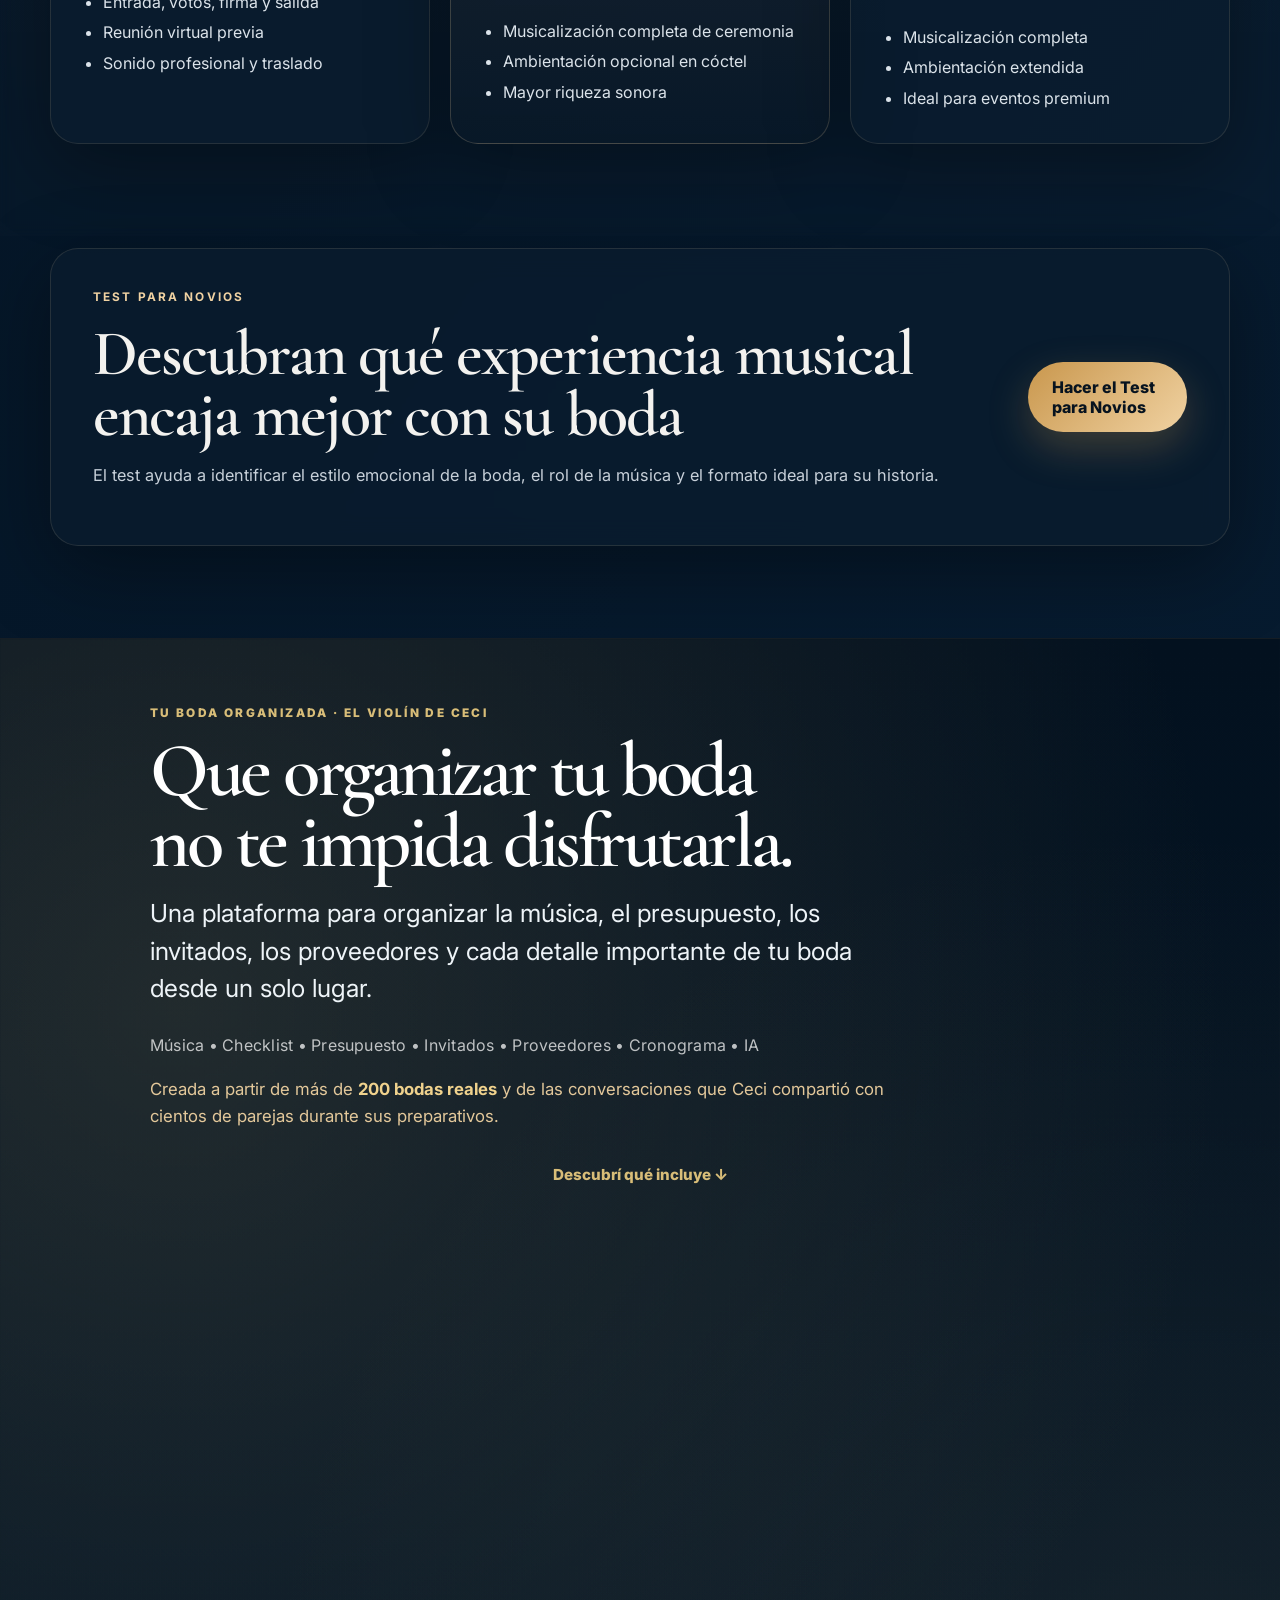
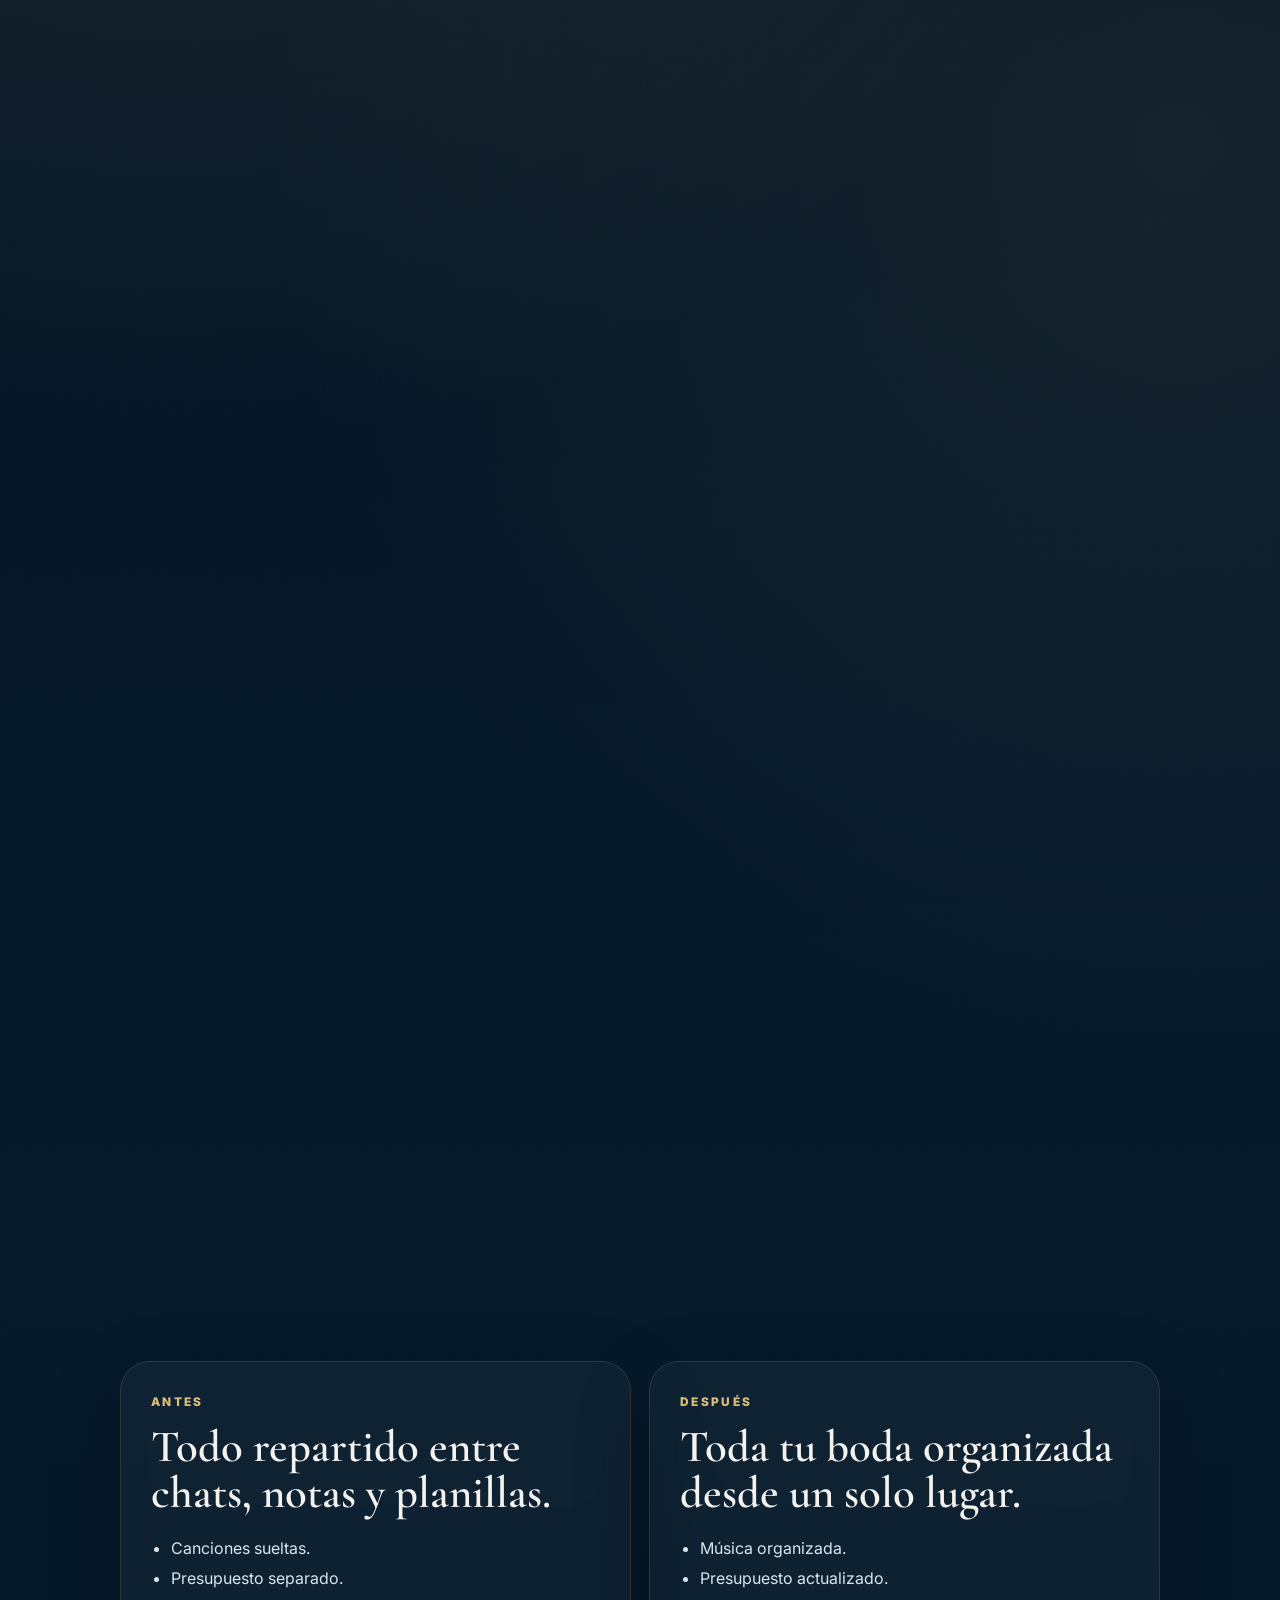
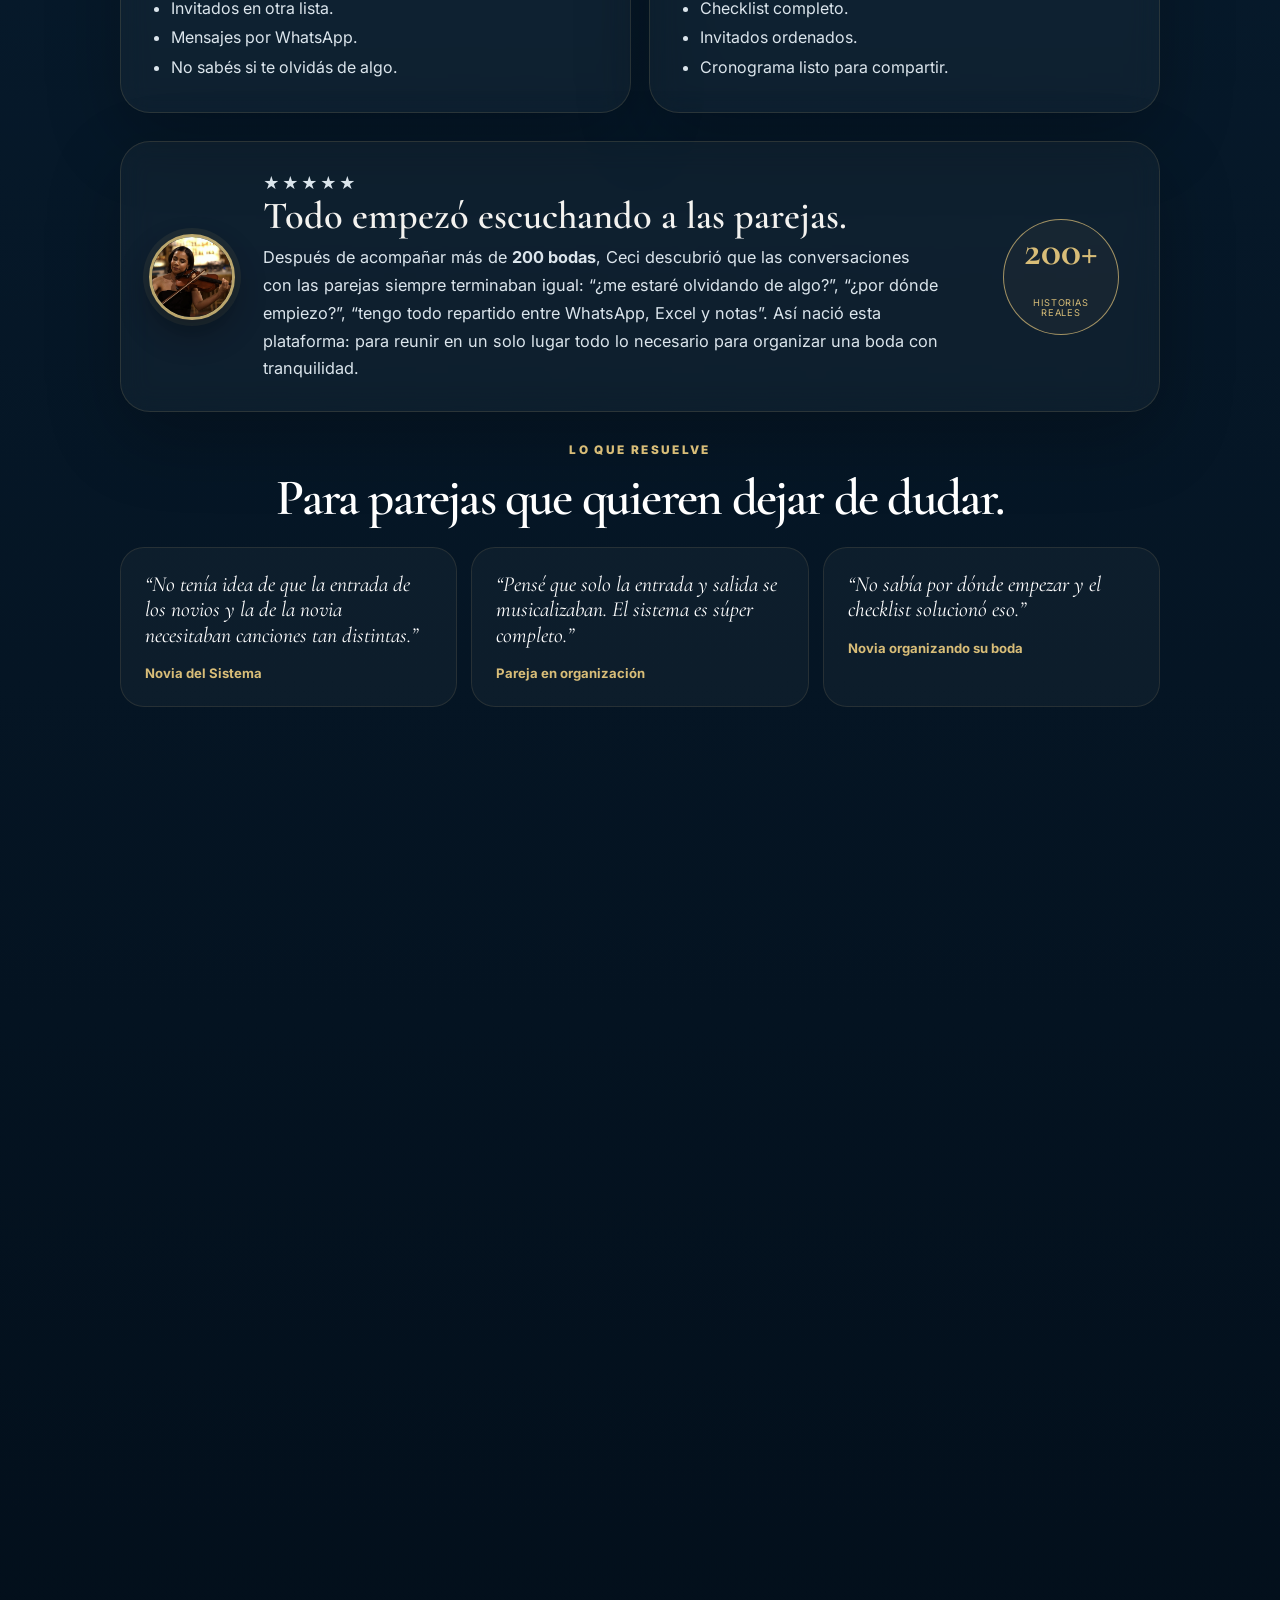
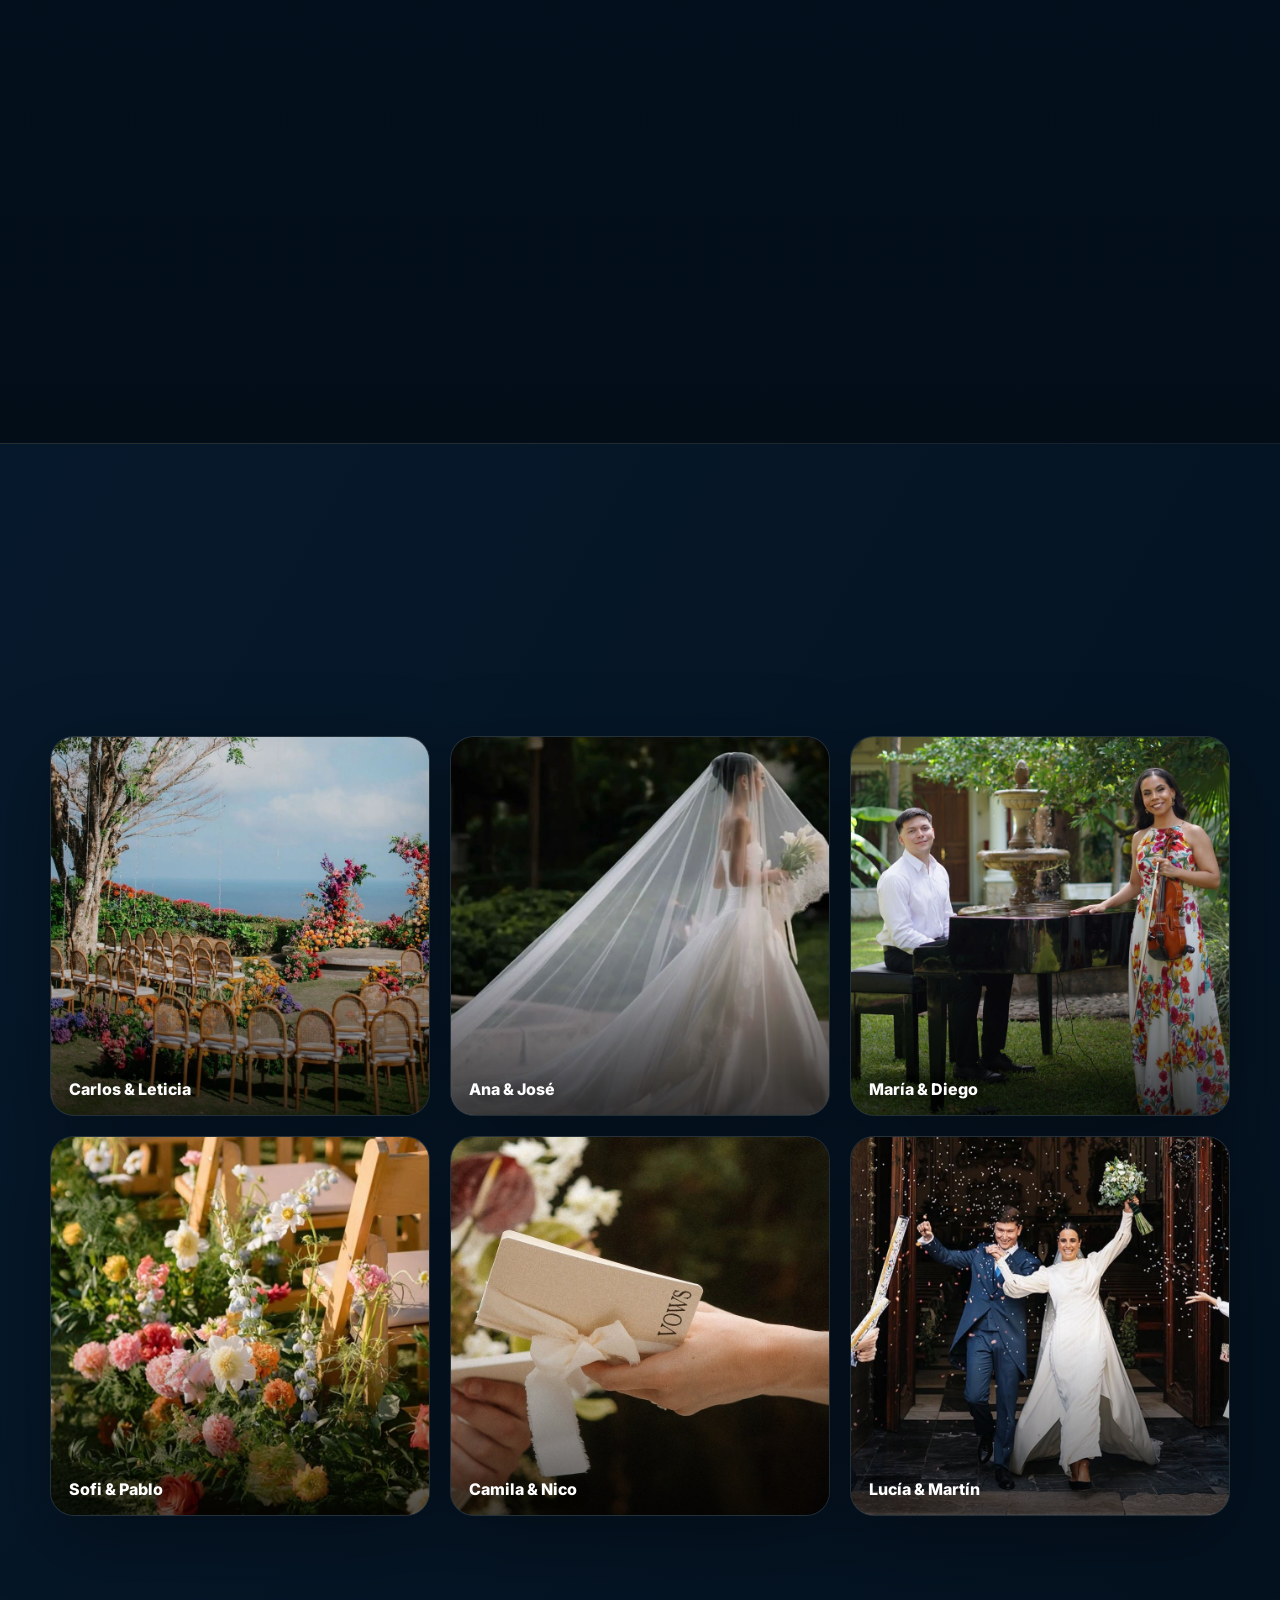
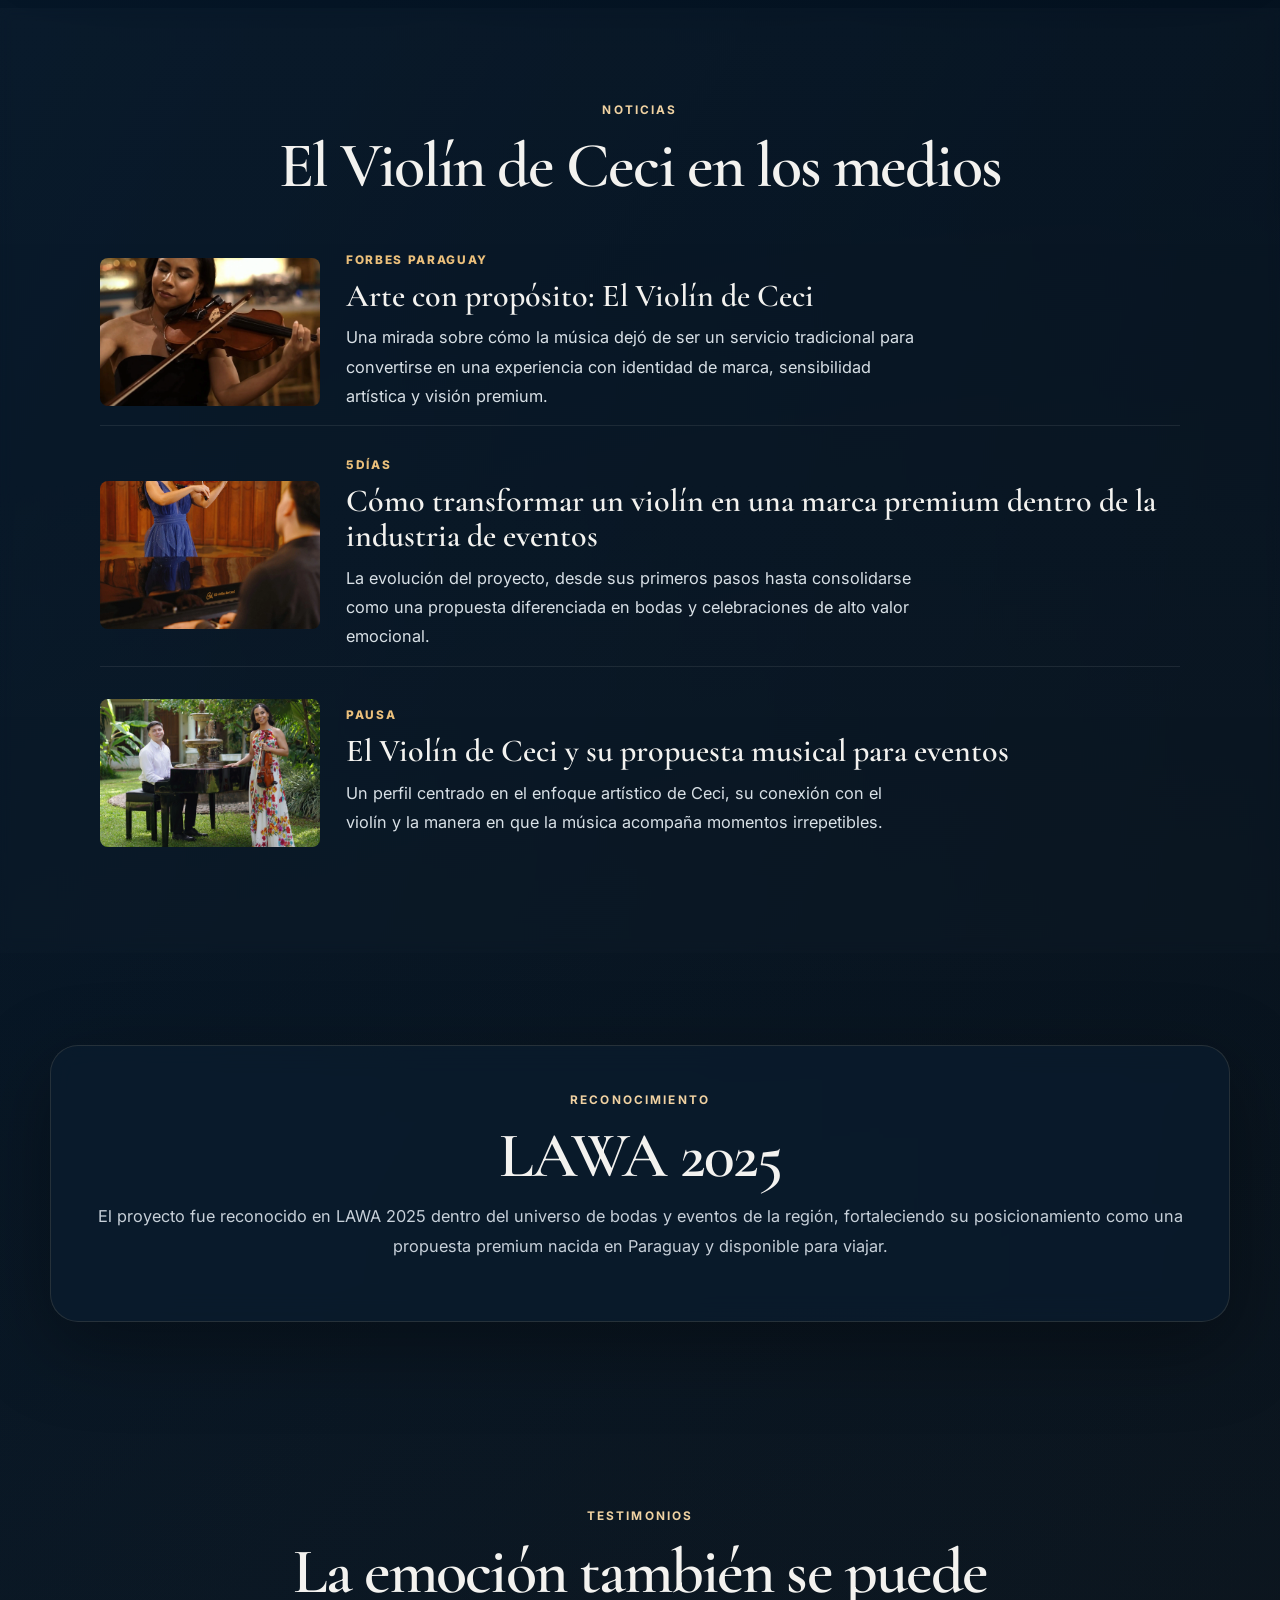
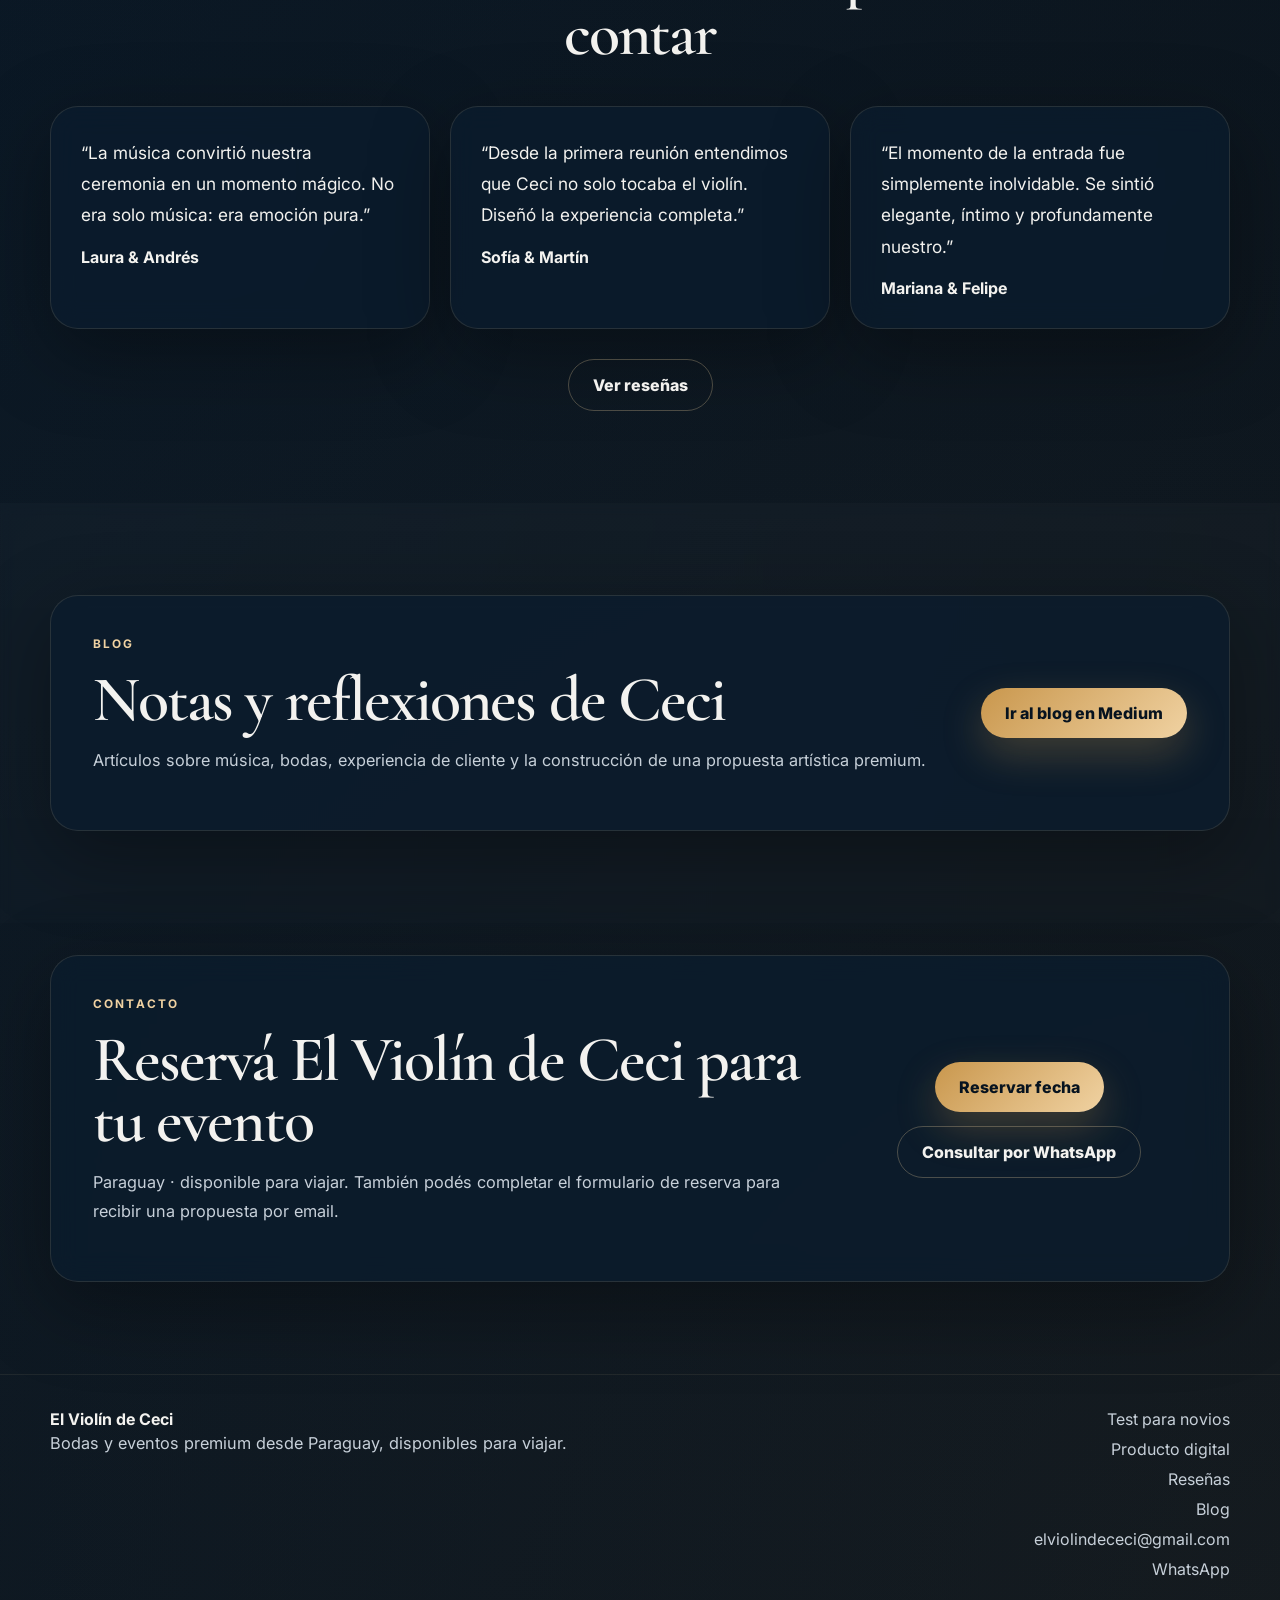
==== commit a13d2bca: "Replace 'Sistema' link with 'Producto digital'" ====
--- a/index.html
+++ b/index.html
@@ -620,7 +620,7 @@
       </div>
       <div class="footer-links">
         <a href="./test/">Test para novios</a>
-        <a href="#kit-musical">Sistema</a>
+        <a href="#organiza-tu-boda">Producto digital</a>
         <a href="./reviews/">Reseñas</a>
         <a href="https://medium.com/@elviolindececi" target="_blank" rel="noopener">Blog</a>
         <a href="mailto:elviolindececi@gmail.com">elviolindececi@gmail.com</a>
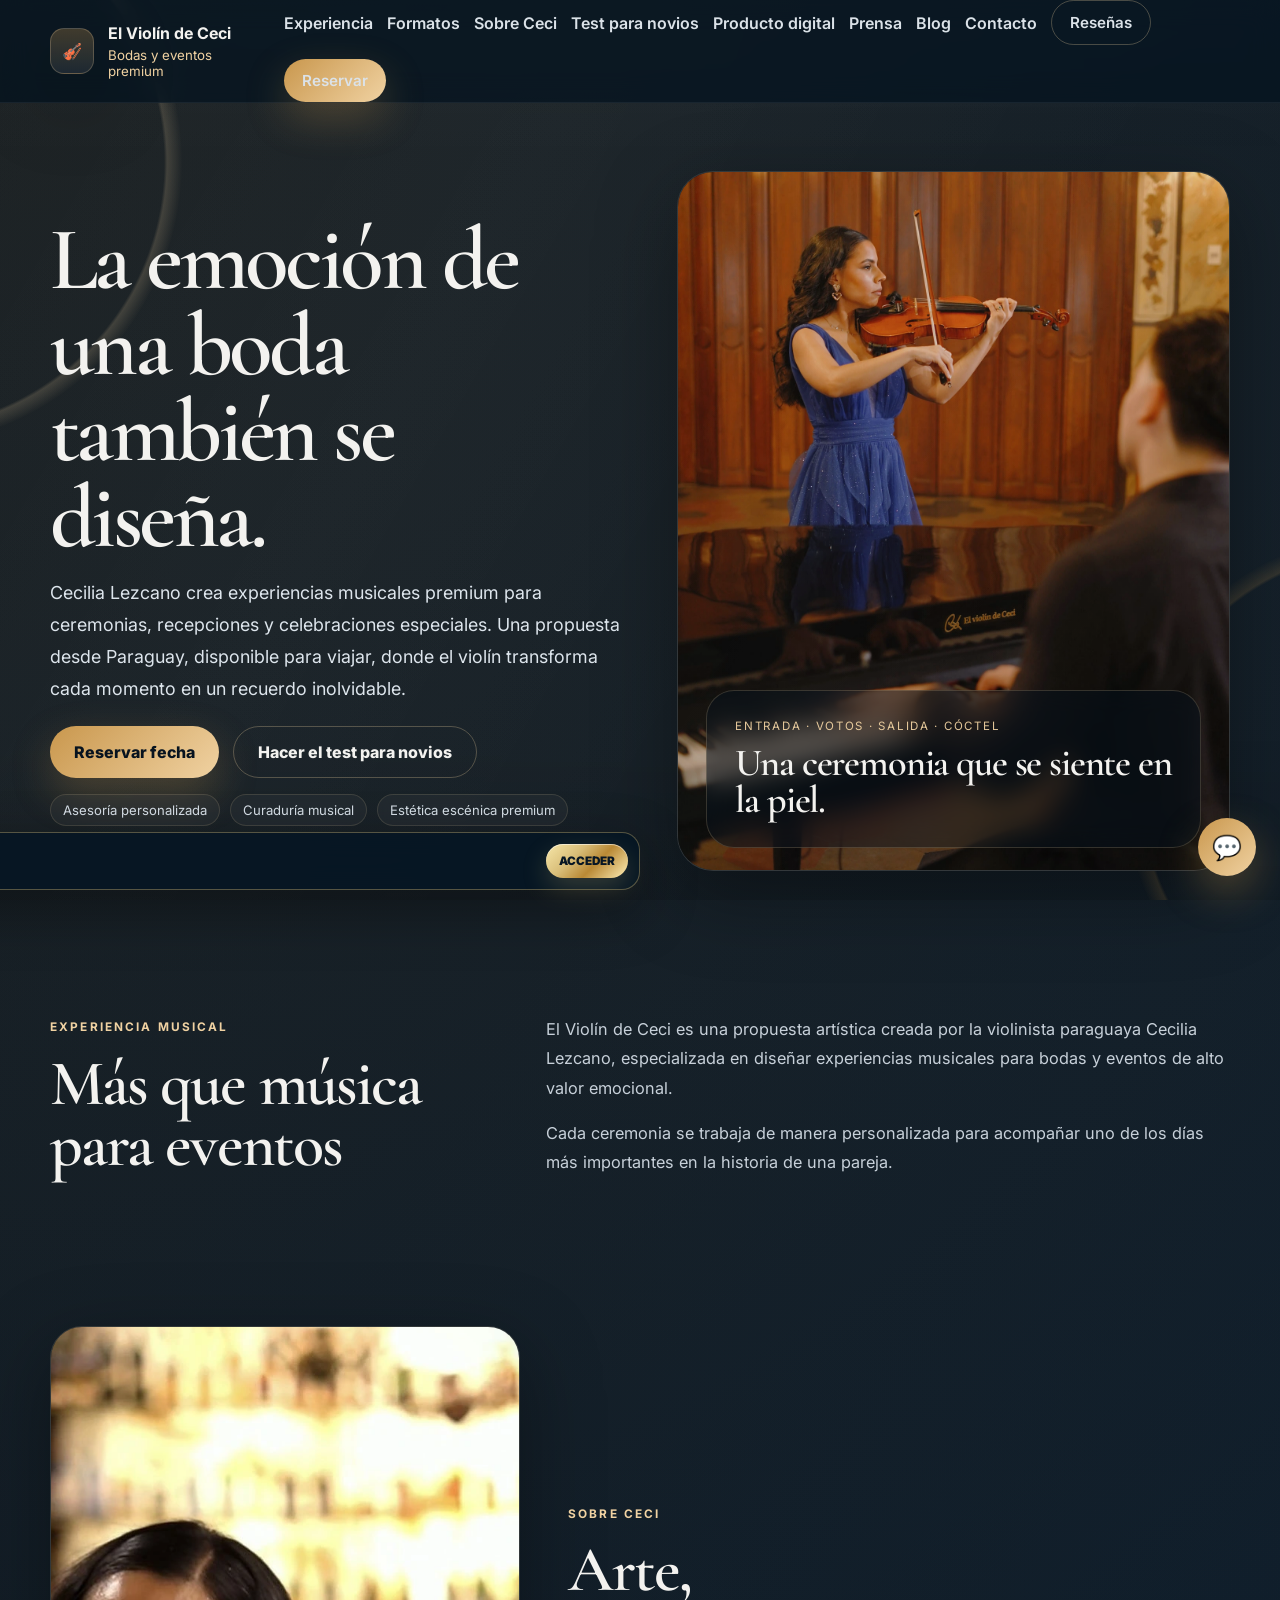
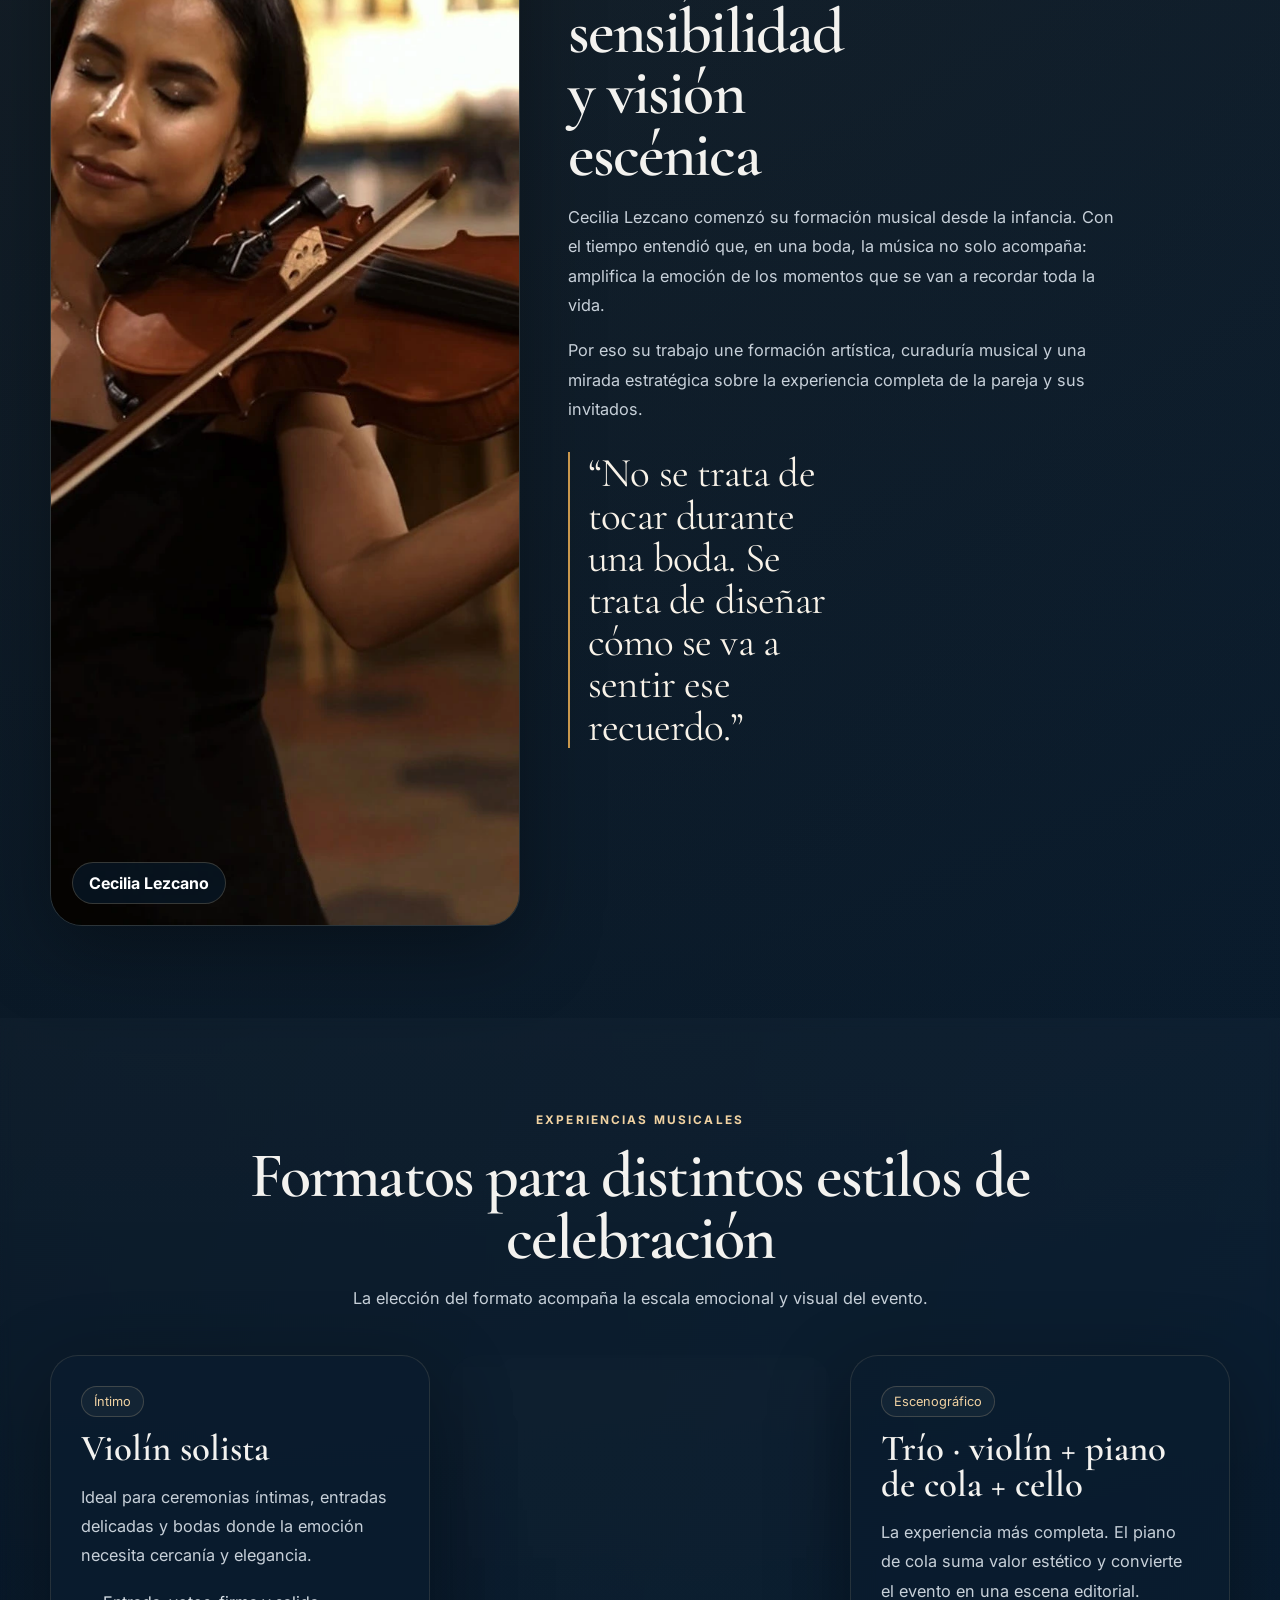
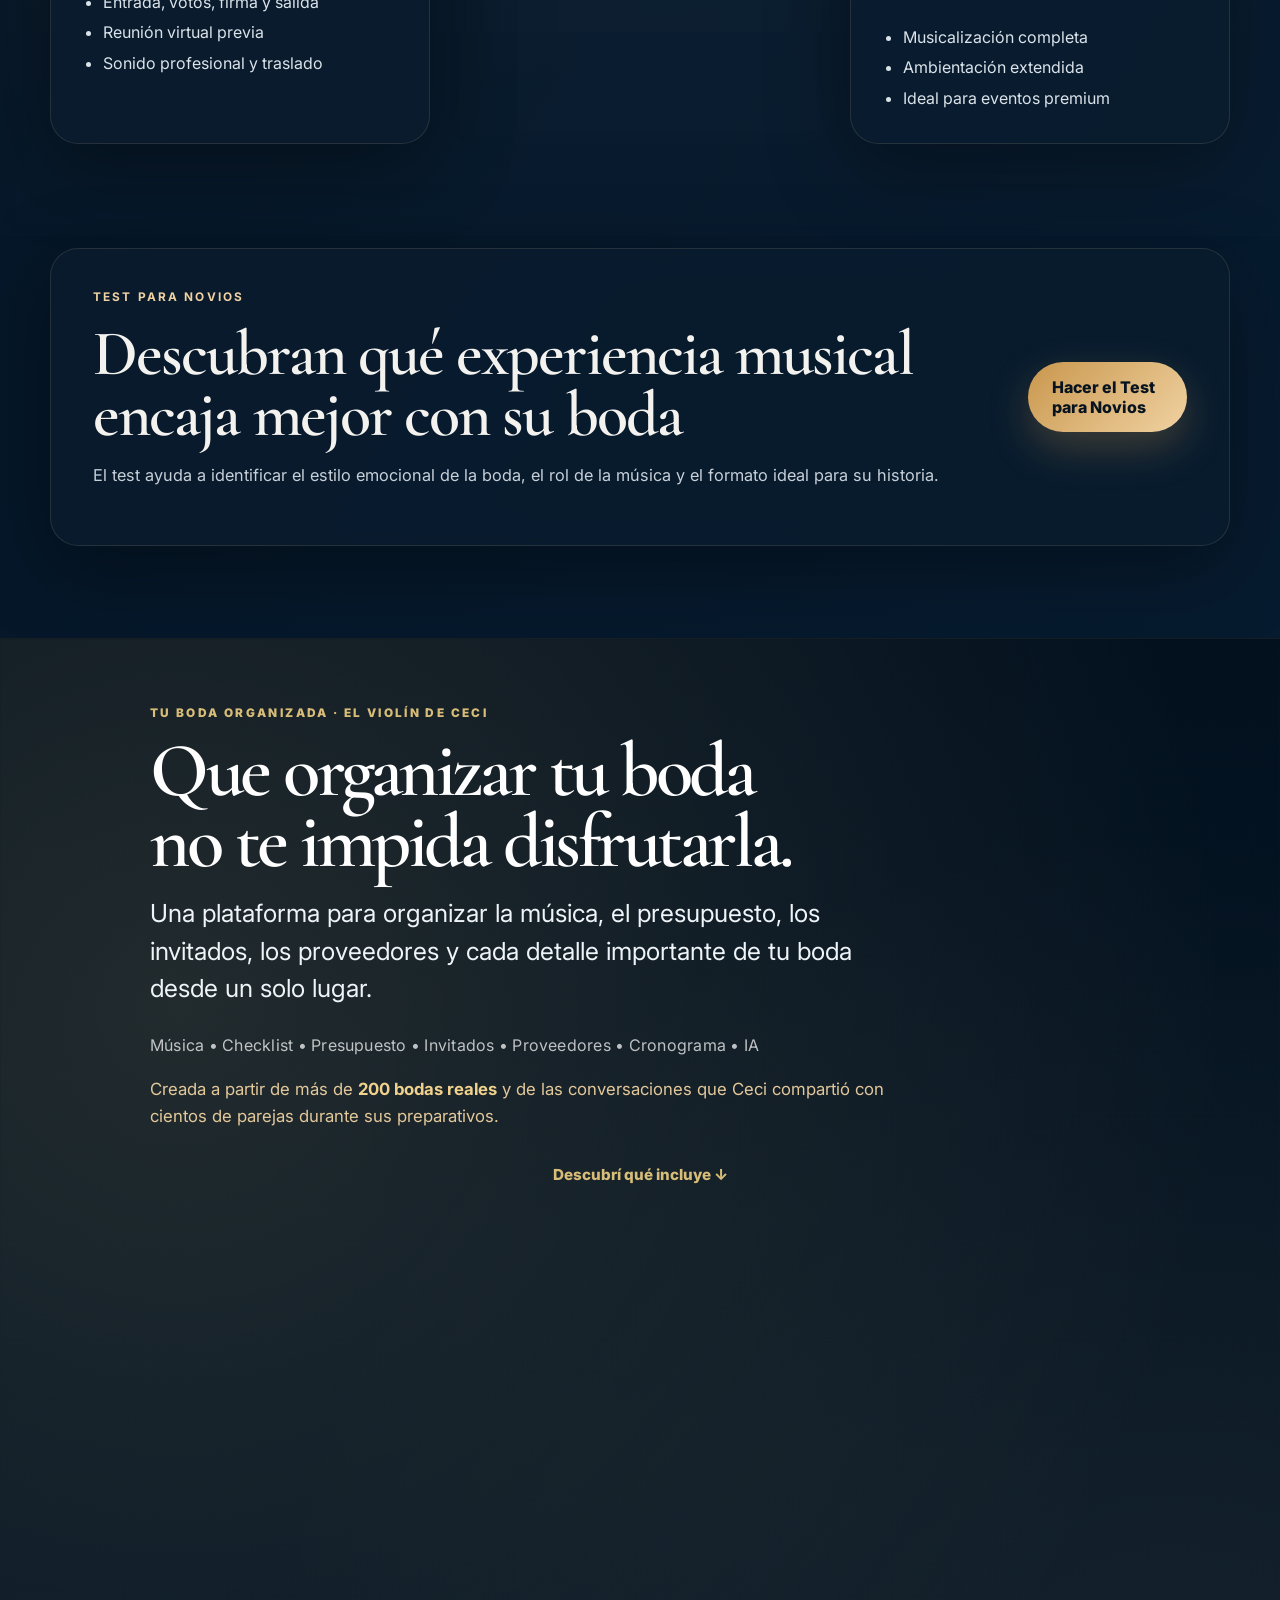
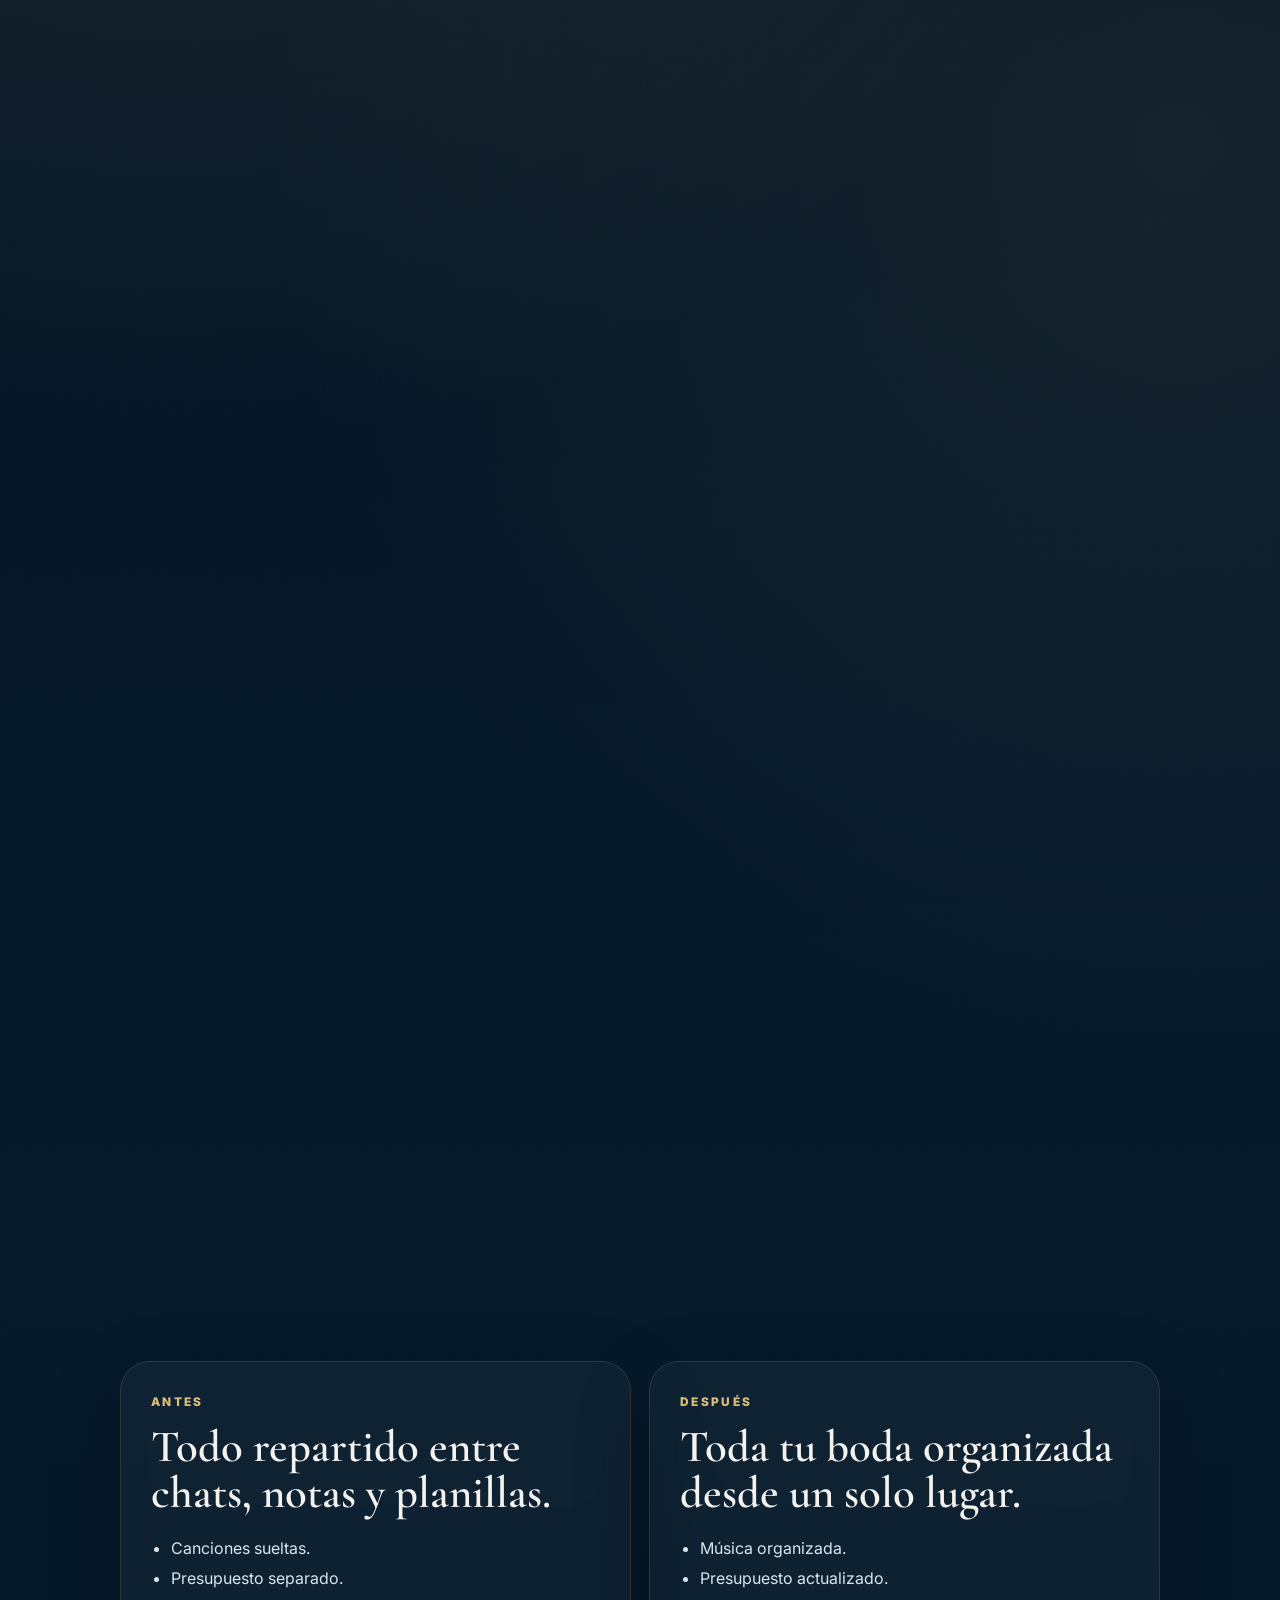
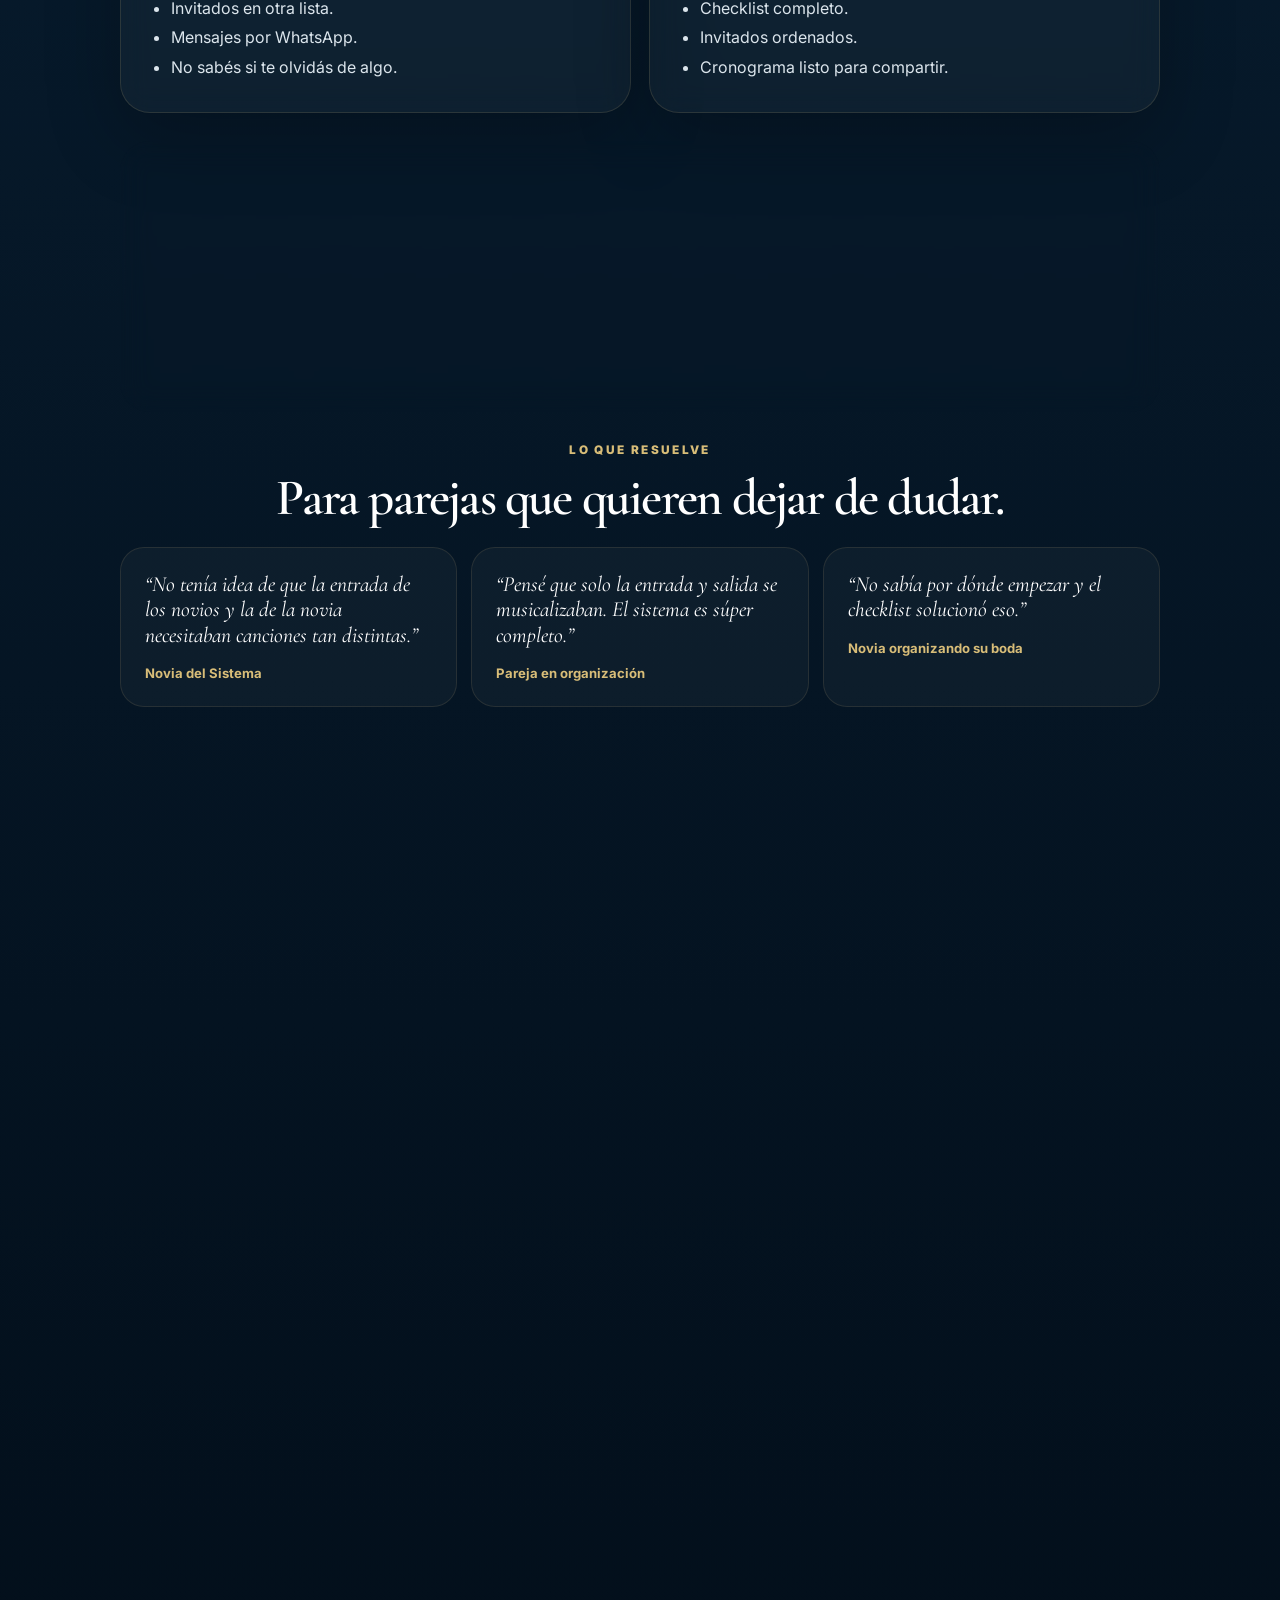
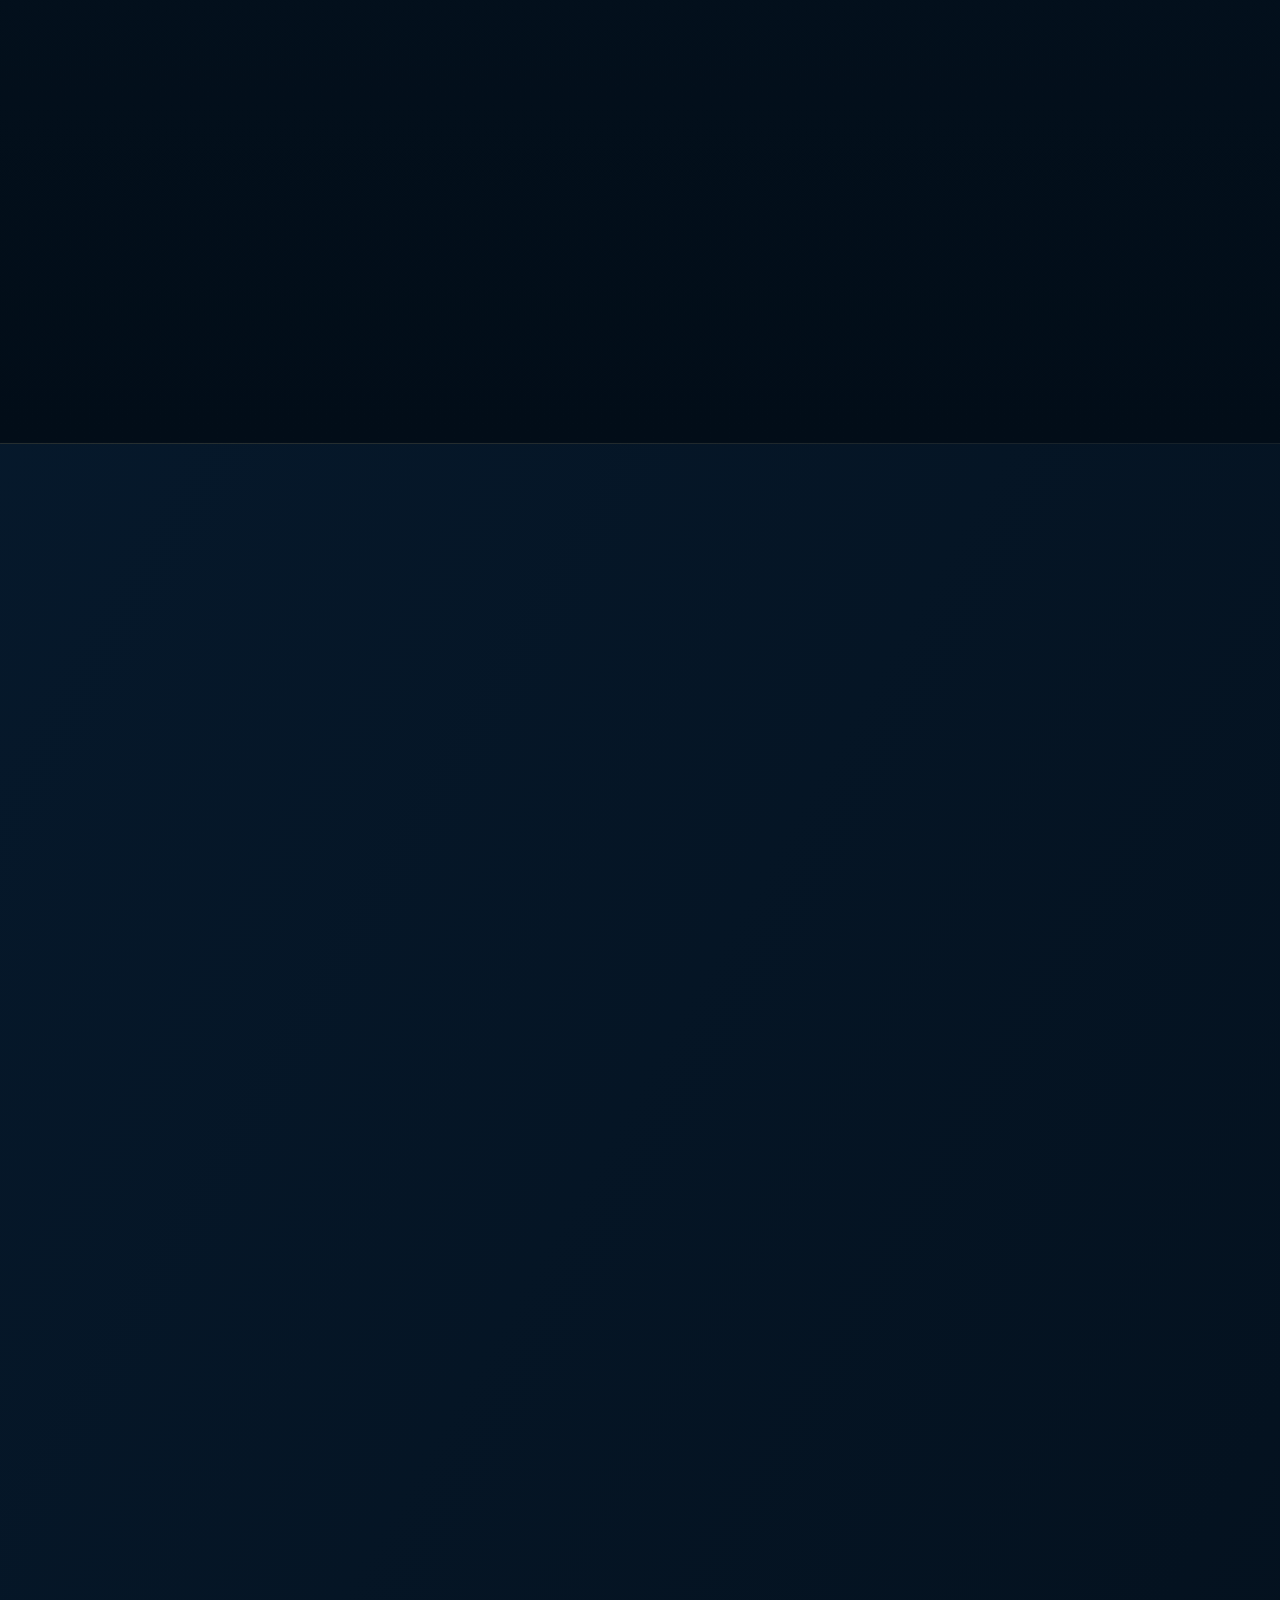
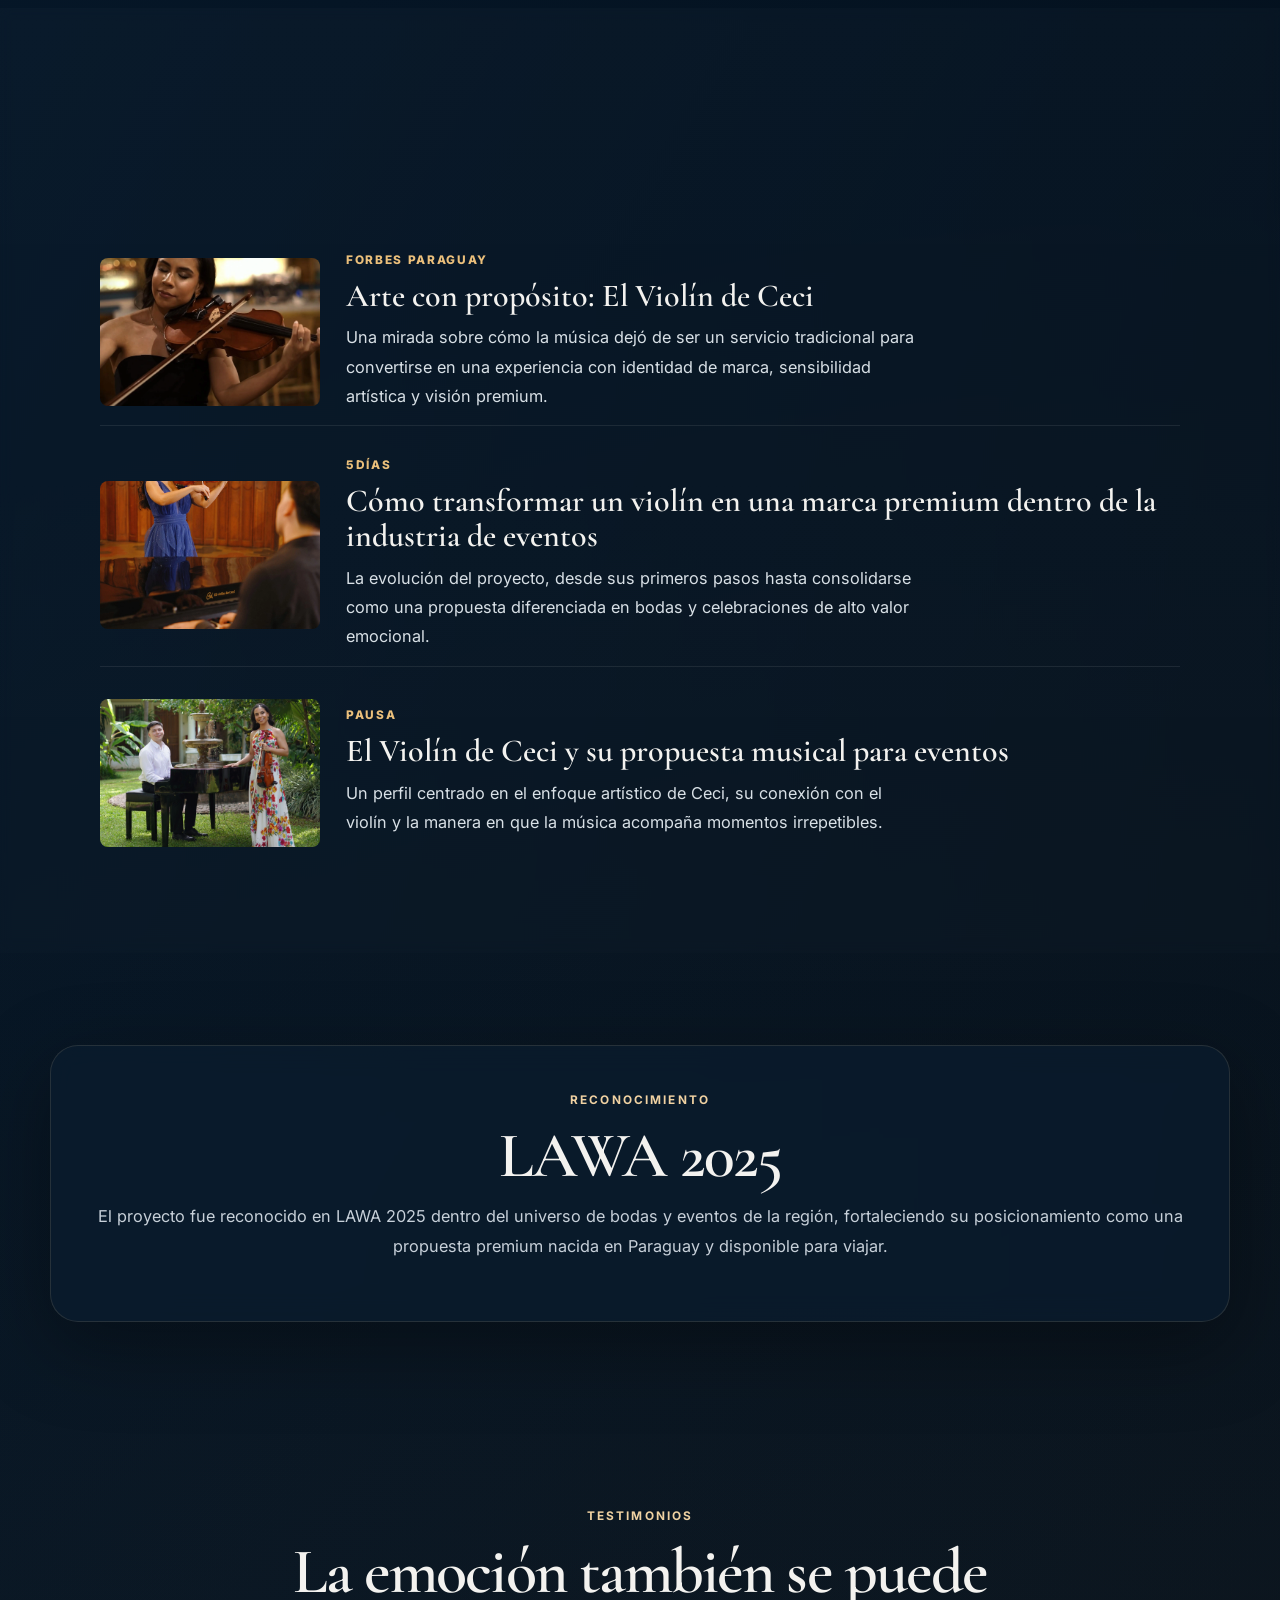
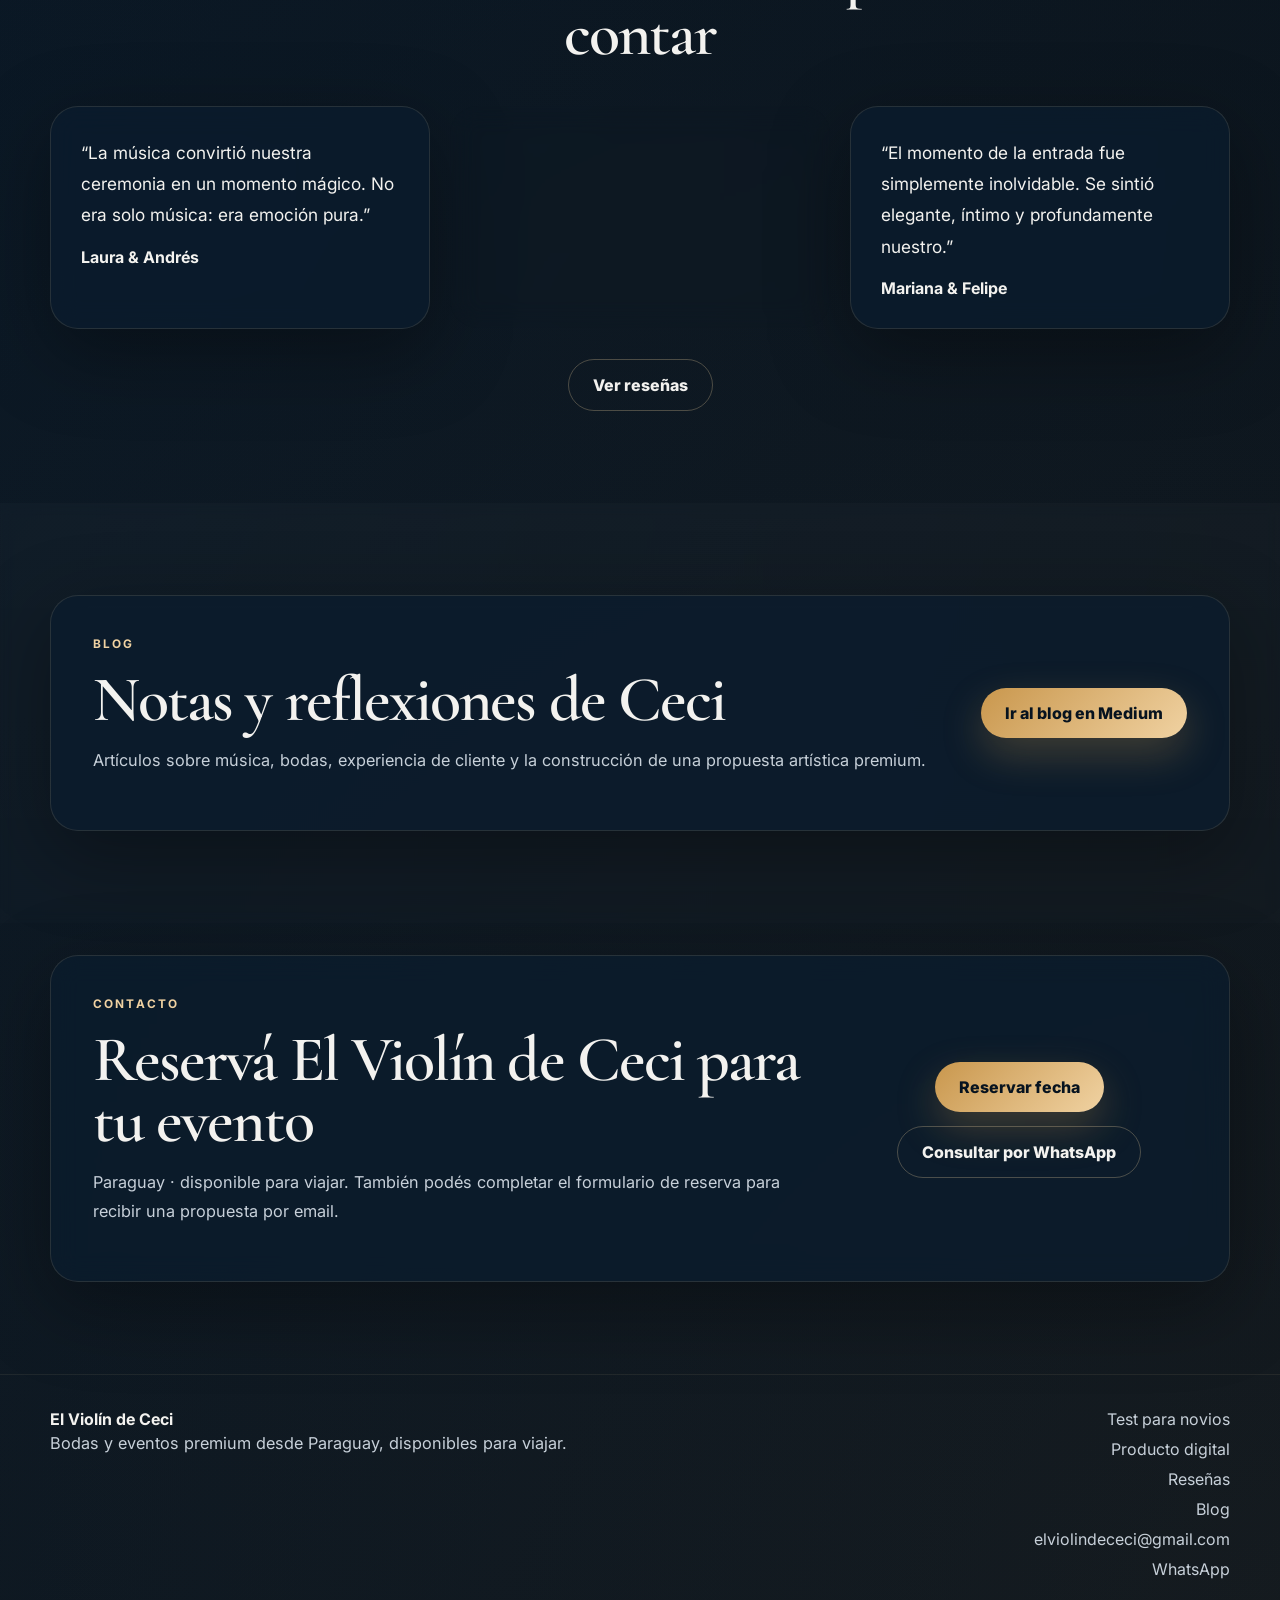
==== commit 27fcd0ce: "v38 - Corregir ancla producto digital" ====
--- a/index.html
+++ b/index.html
@@ -225,7 +225,7 @@
     </section>
 
 
-    <section class="section kit-musical kit-system-v32 kit-system-v34" id="kit-musical" aria-labelledby="kit-title">
+    <section class="section kit-musical kit-system-v32 kit-system-v34" id="organiza-tu-boda" aria-labelledby="kit-title">
       <div class="container kit-v32-wrap">
         <div class="kit-v32-hero reveal">
           <p class="kit-v32-eyebrow">Tu Boda Organizada · El Violín de Ceci</p>
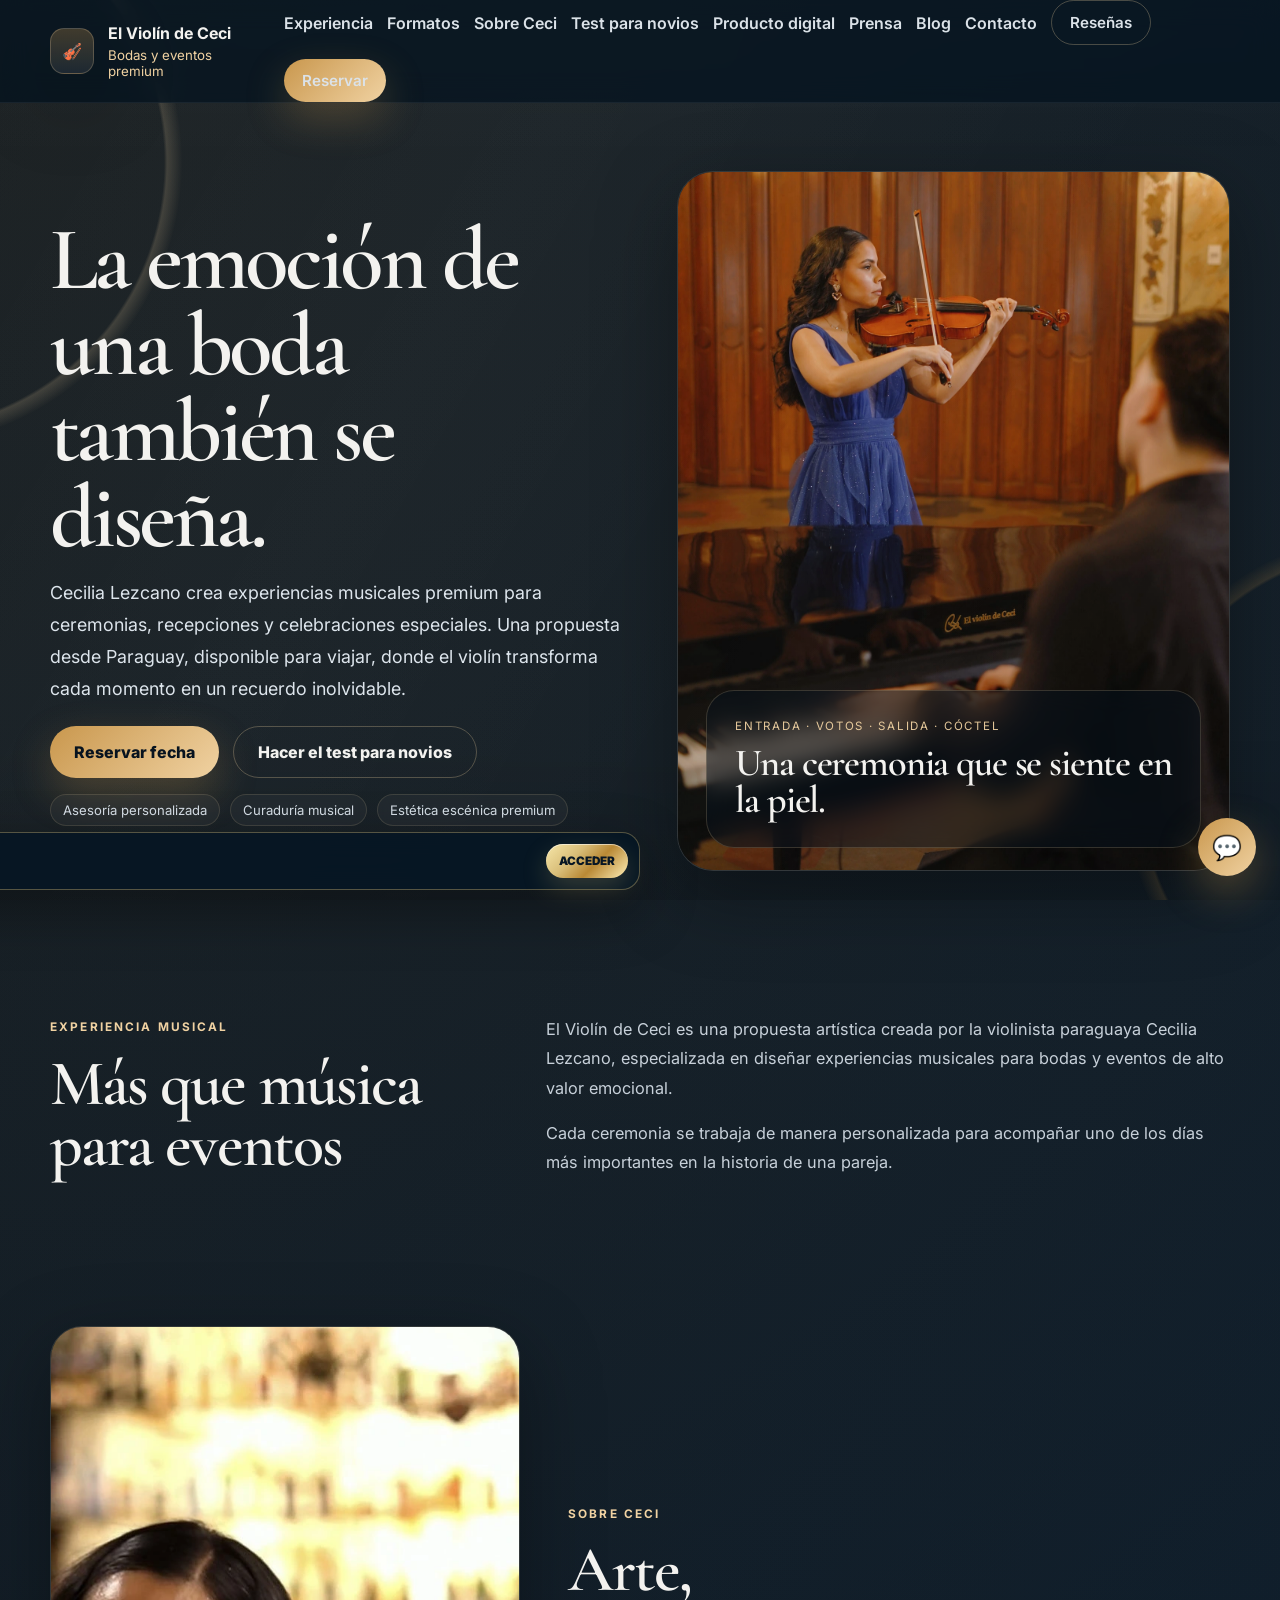
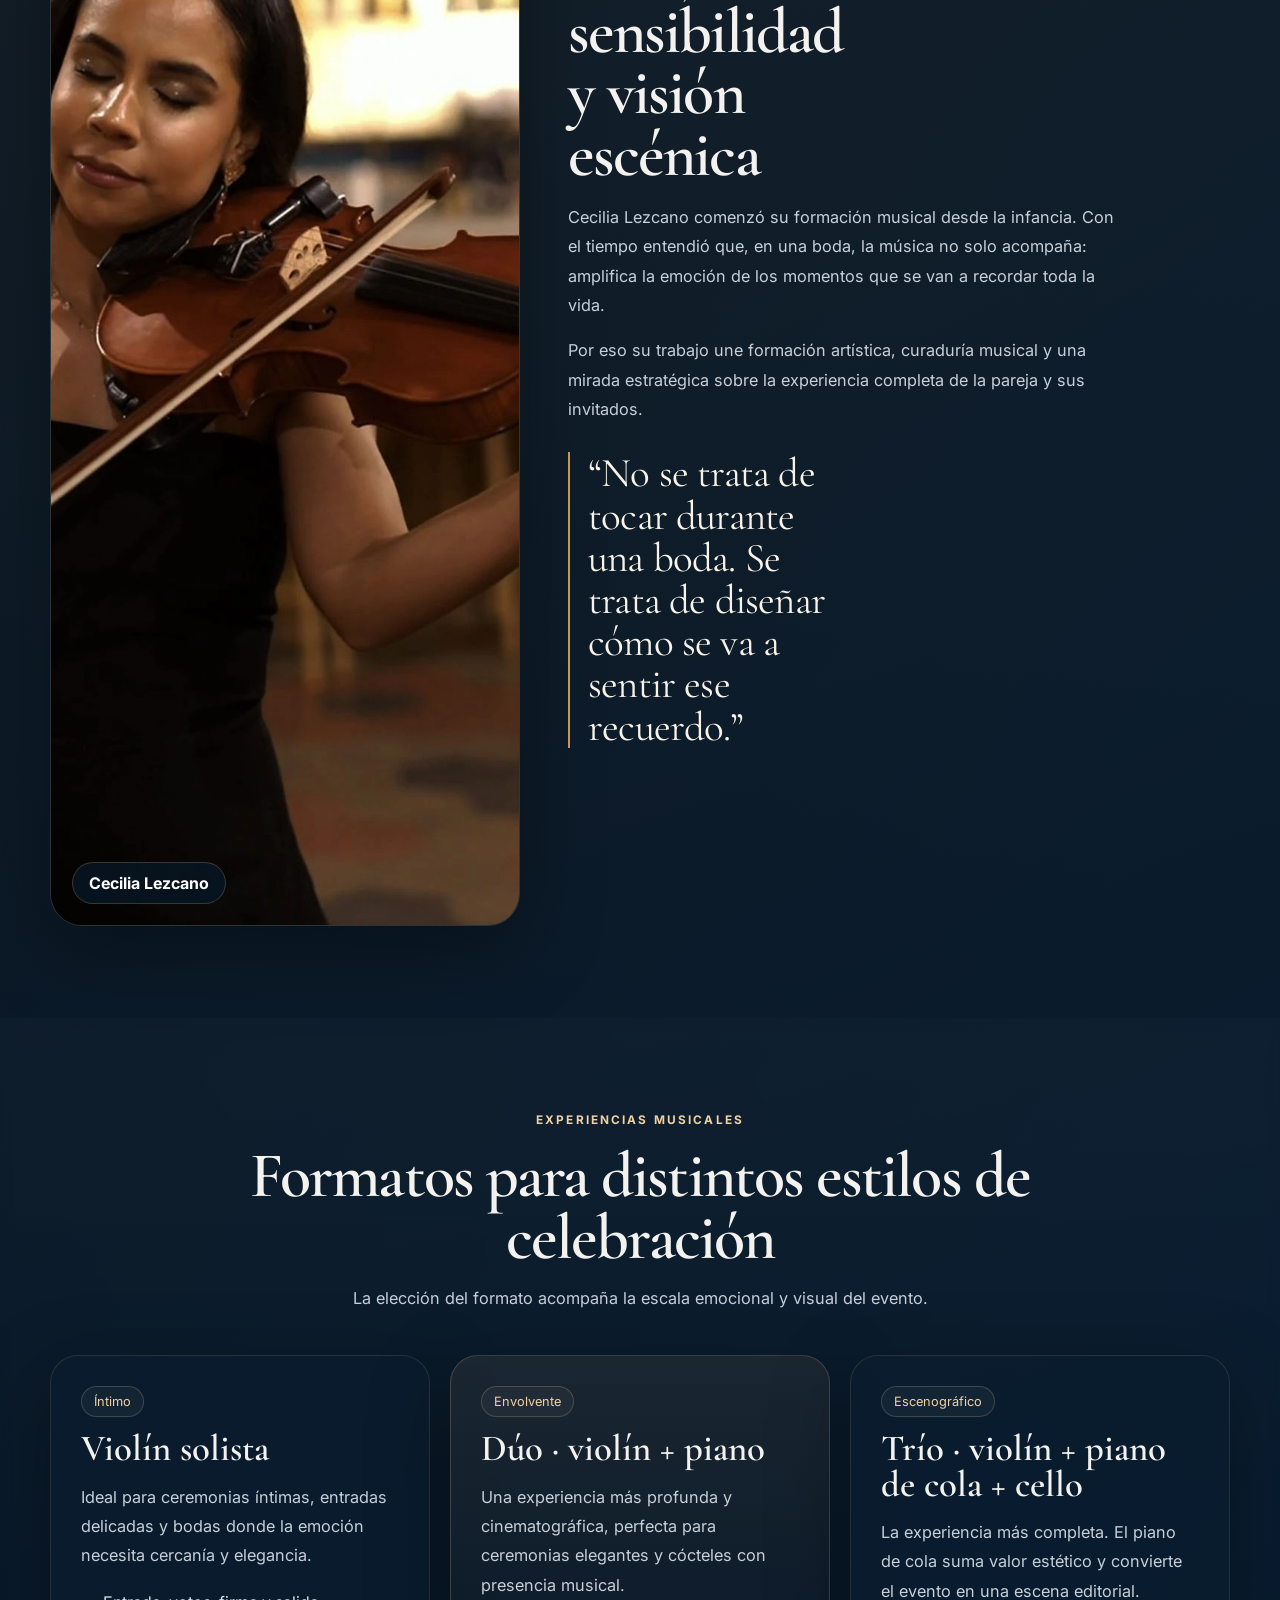
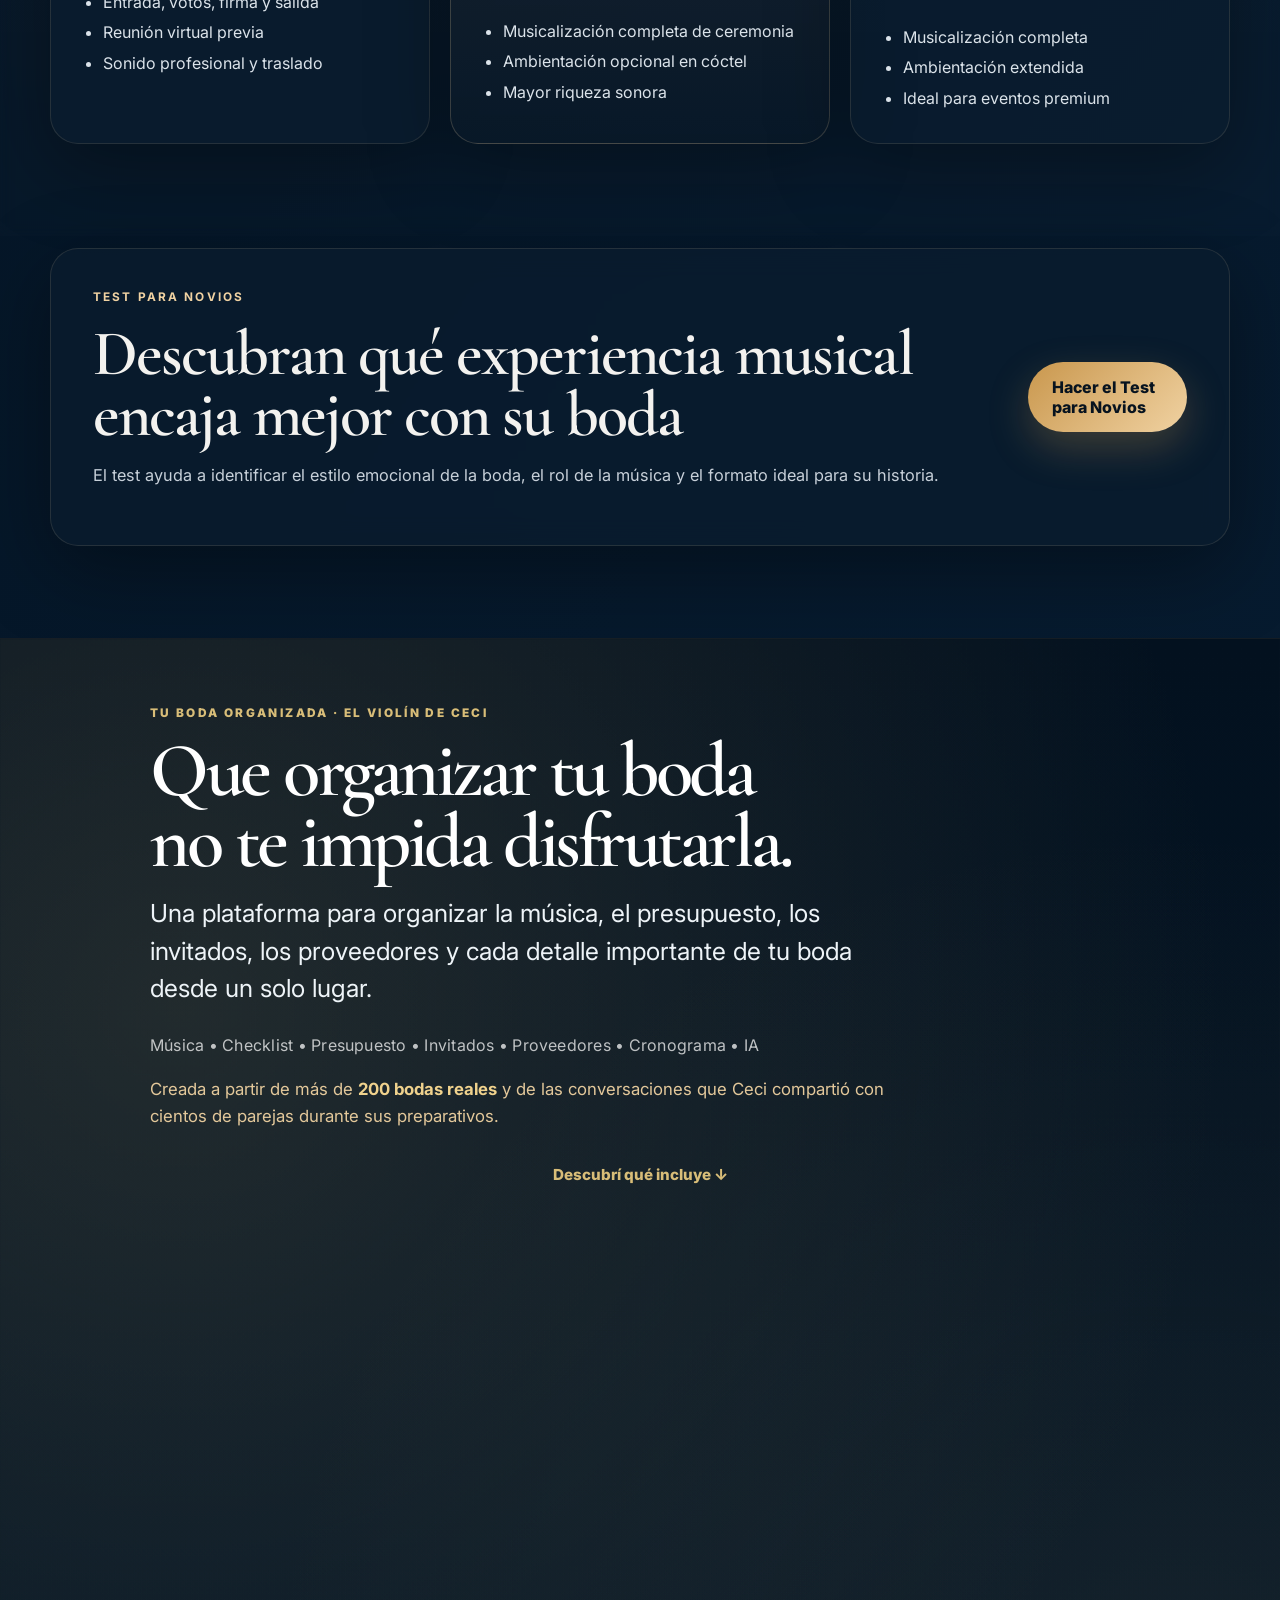
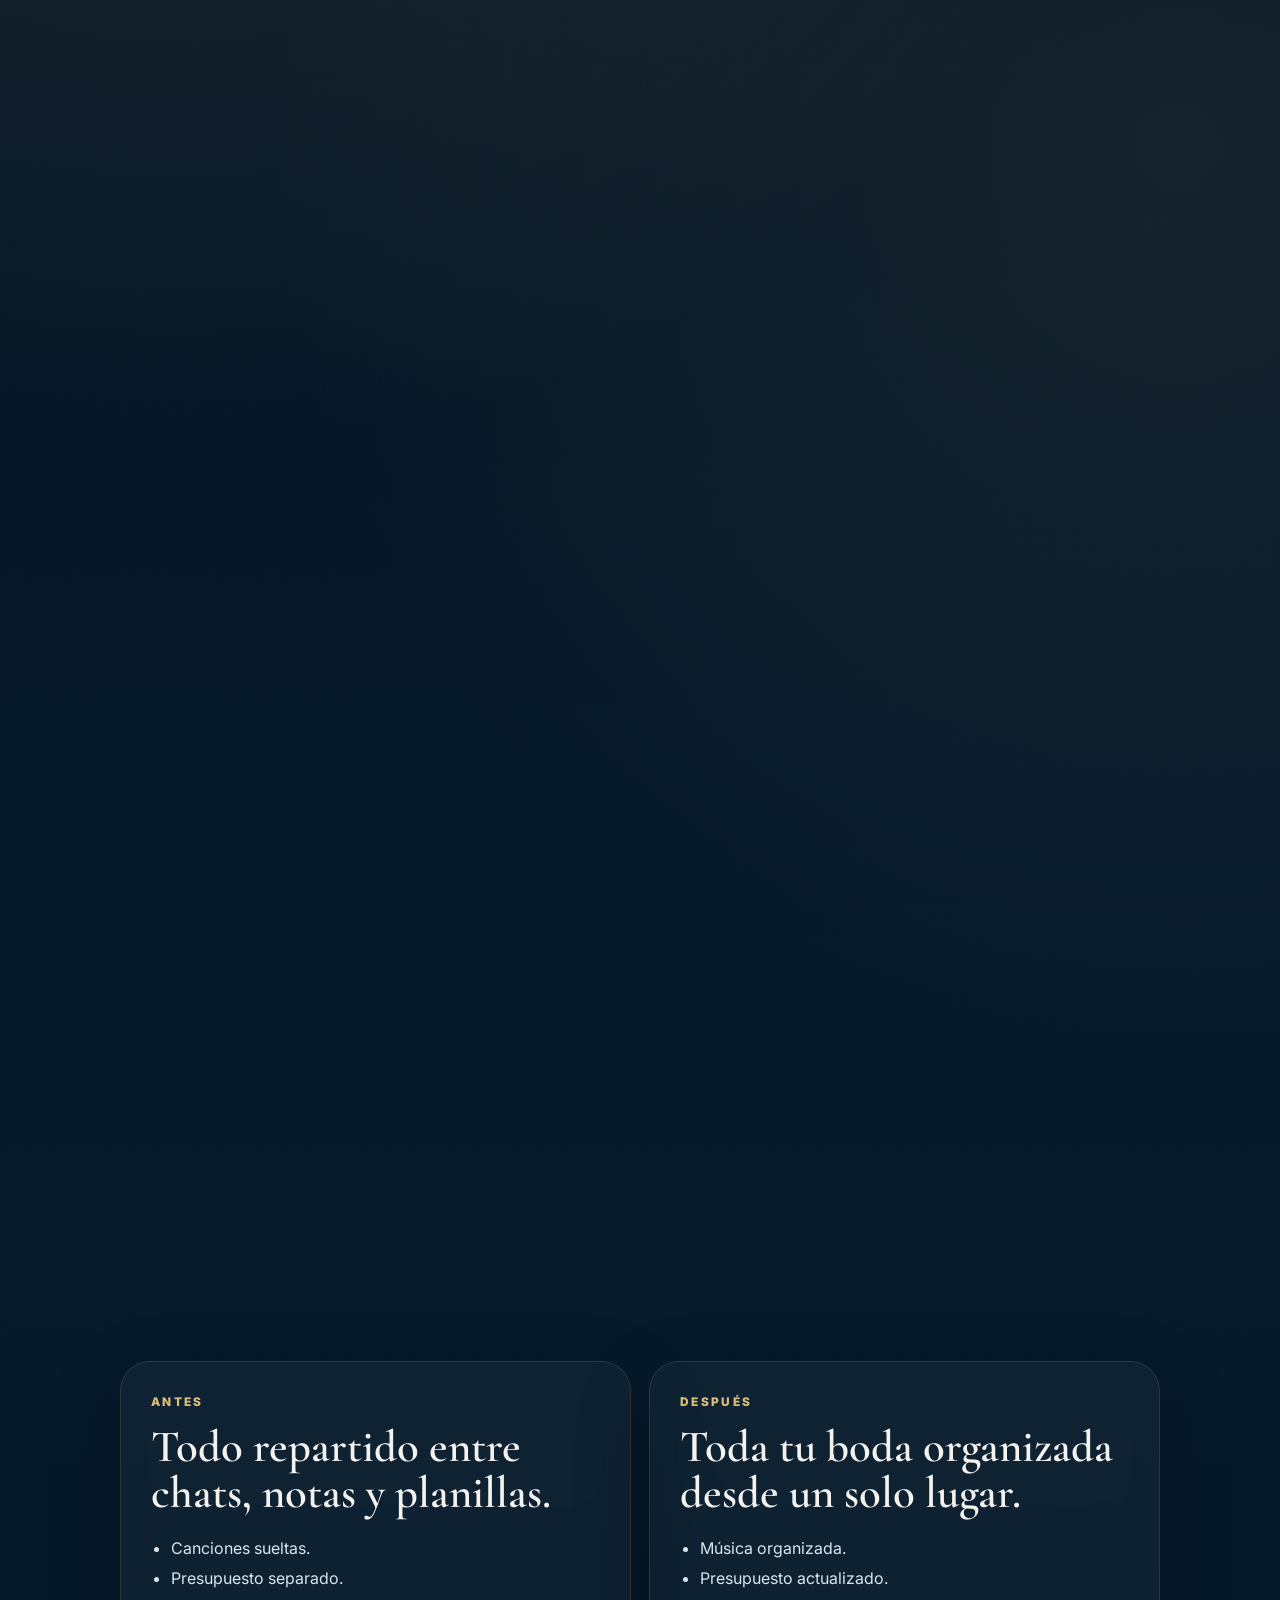
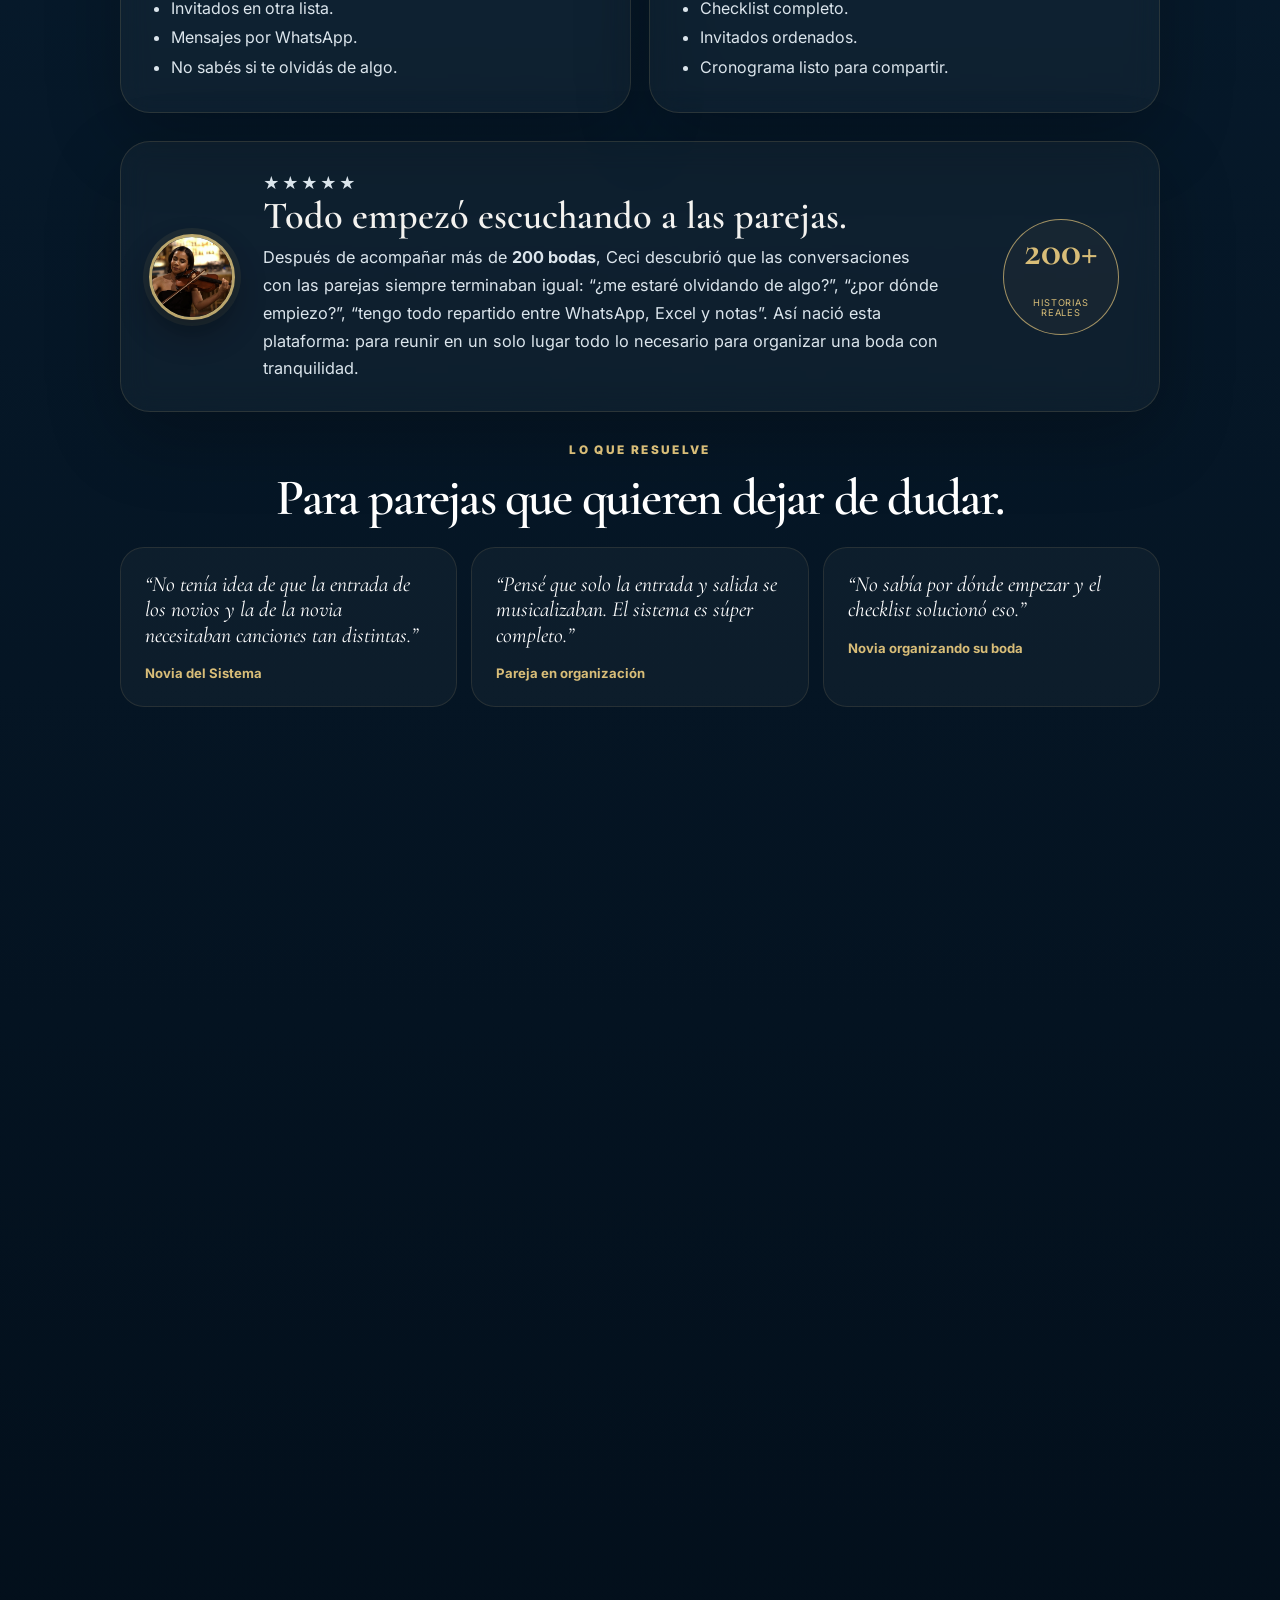
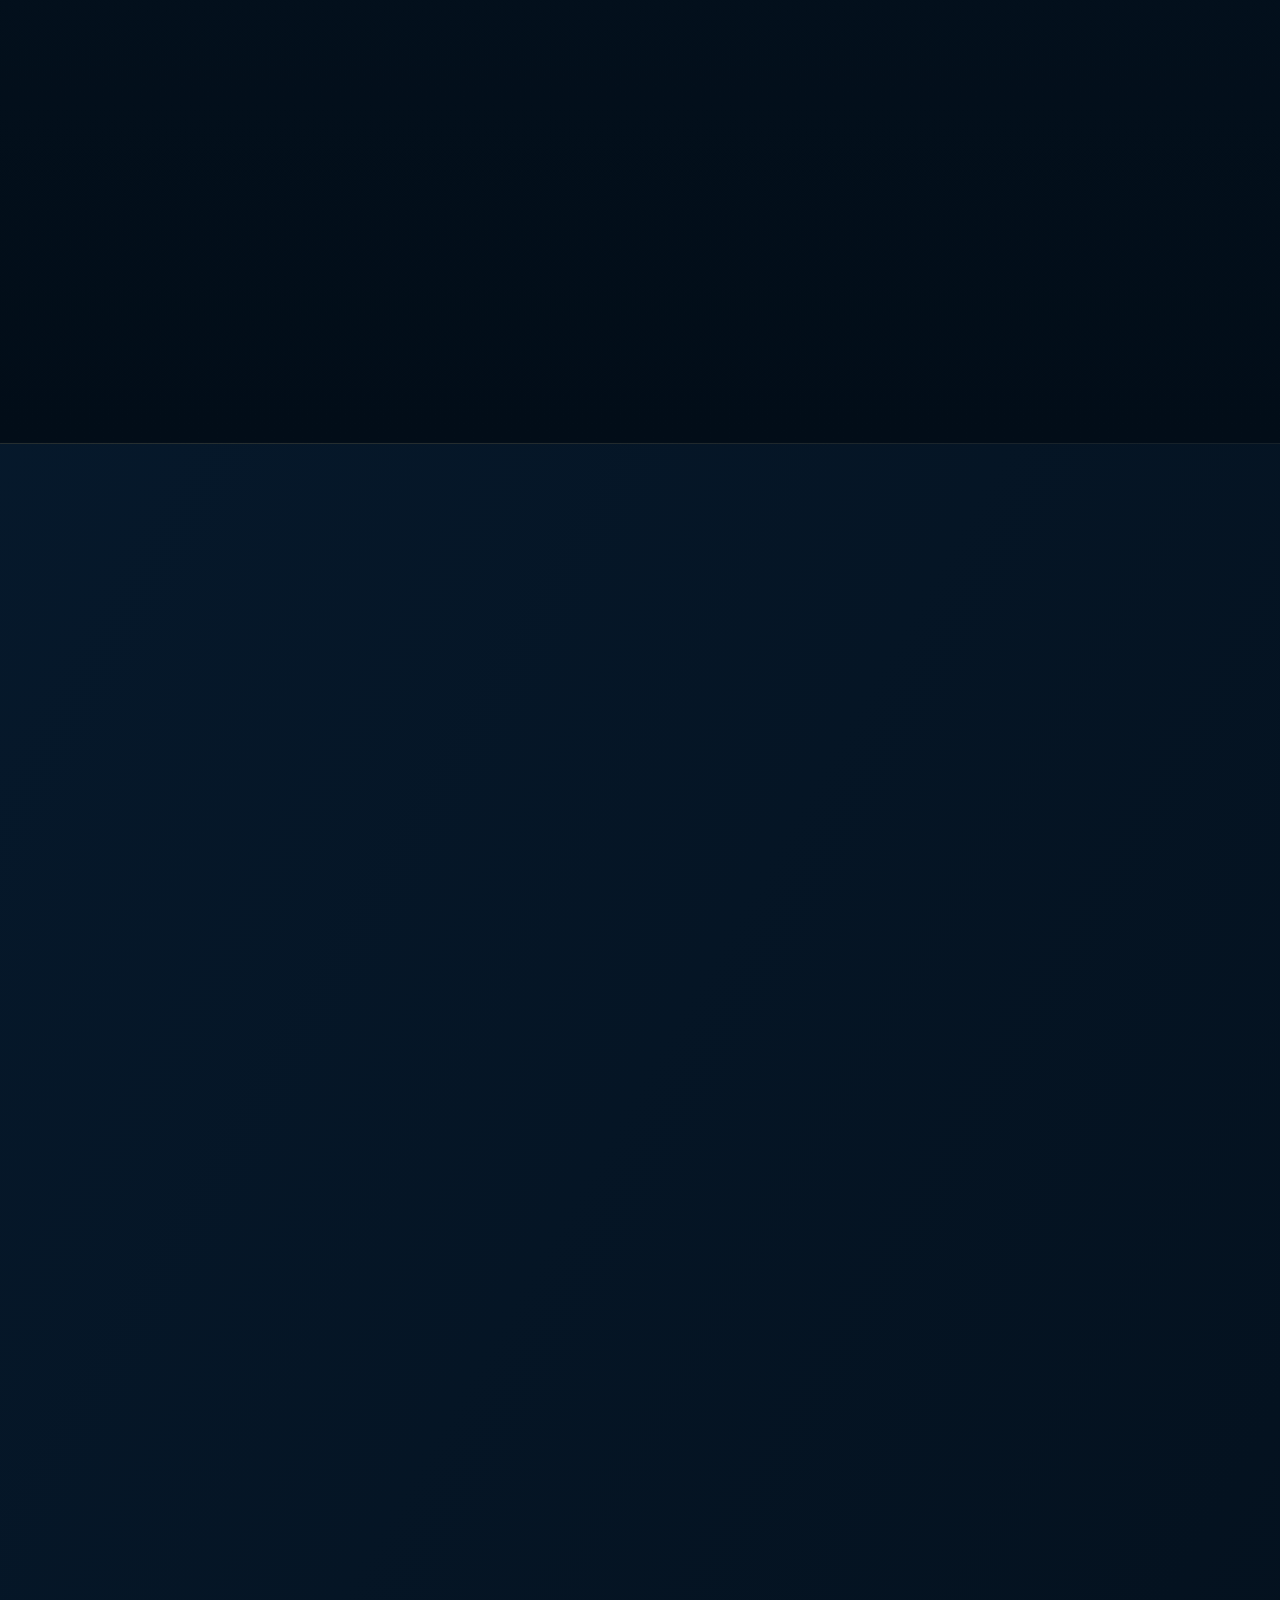
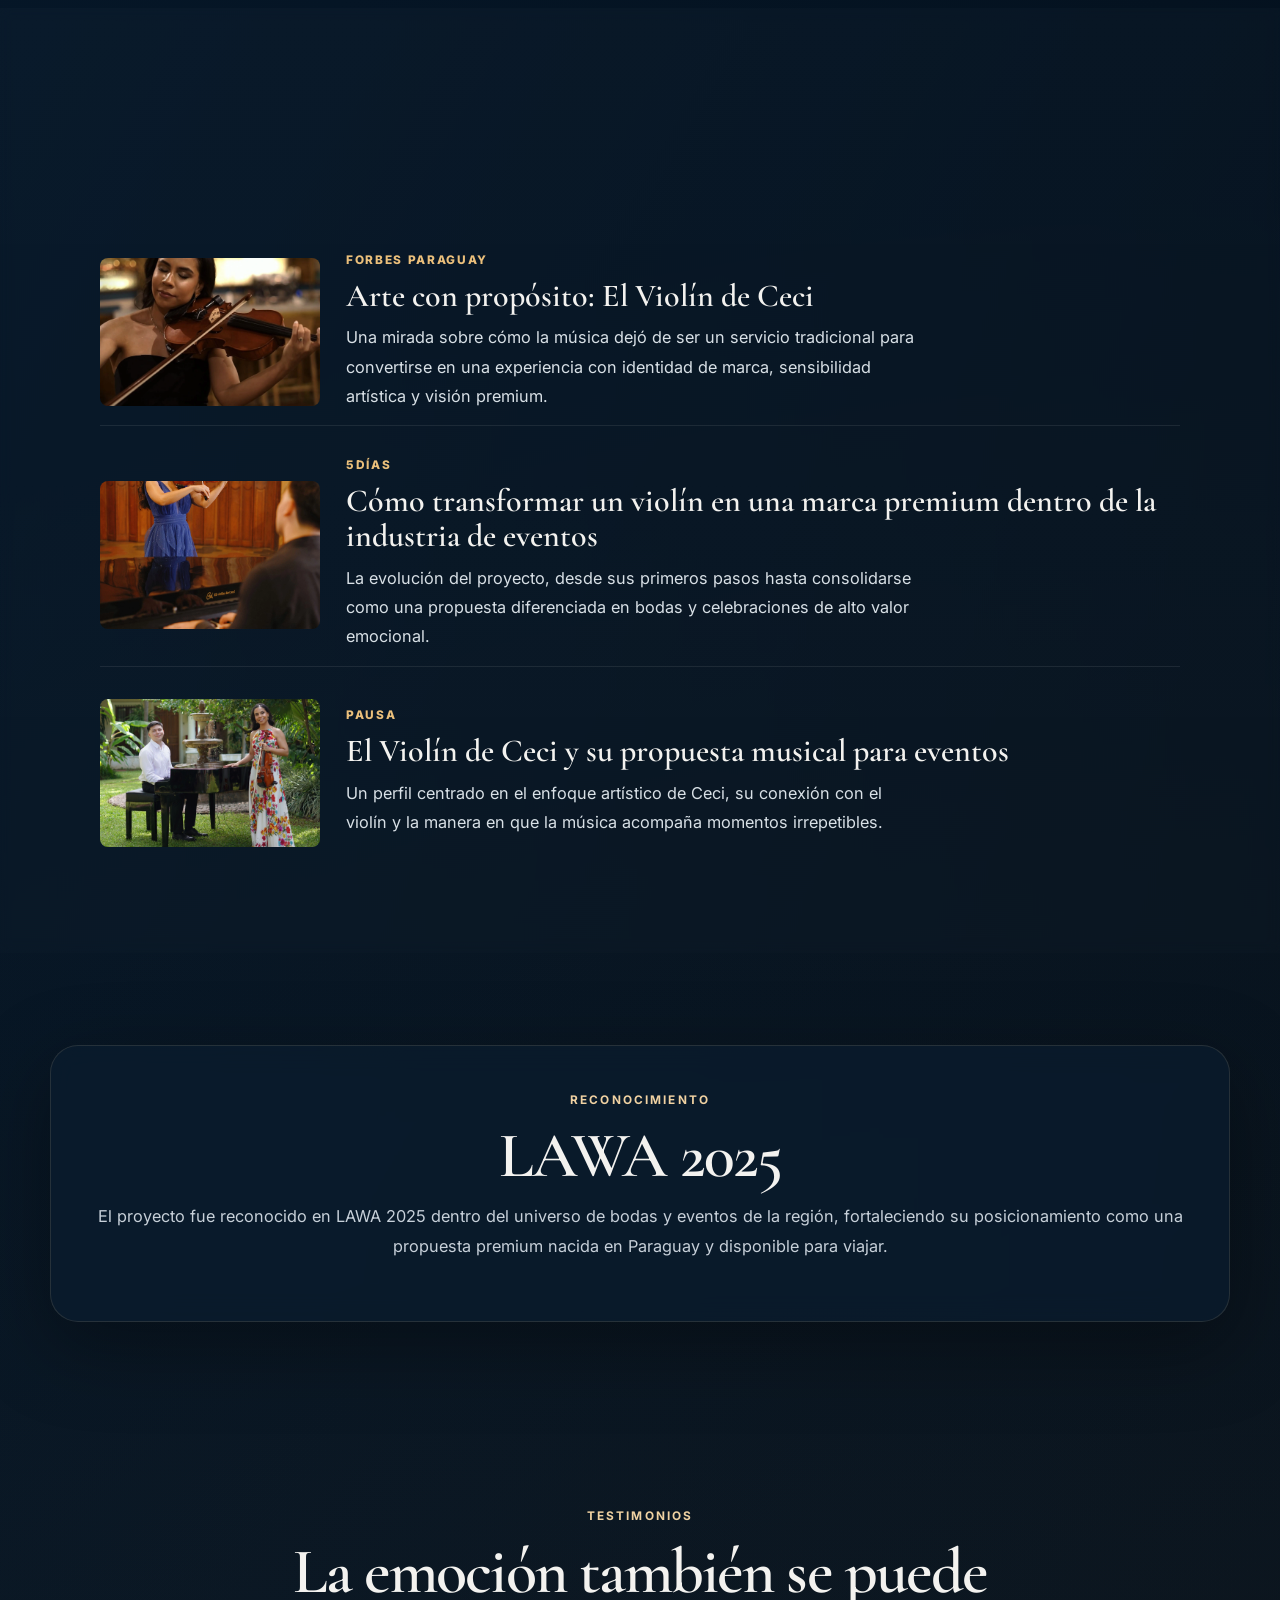
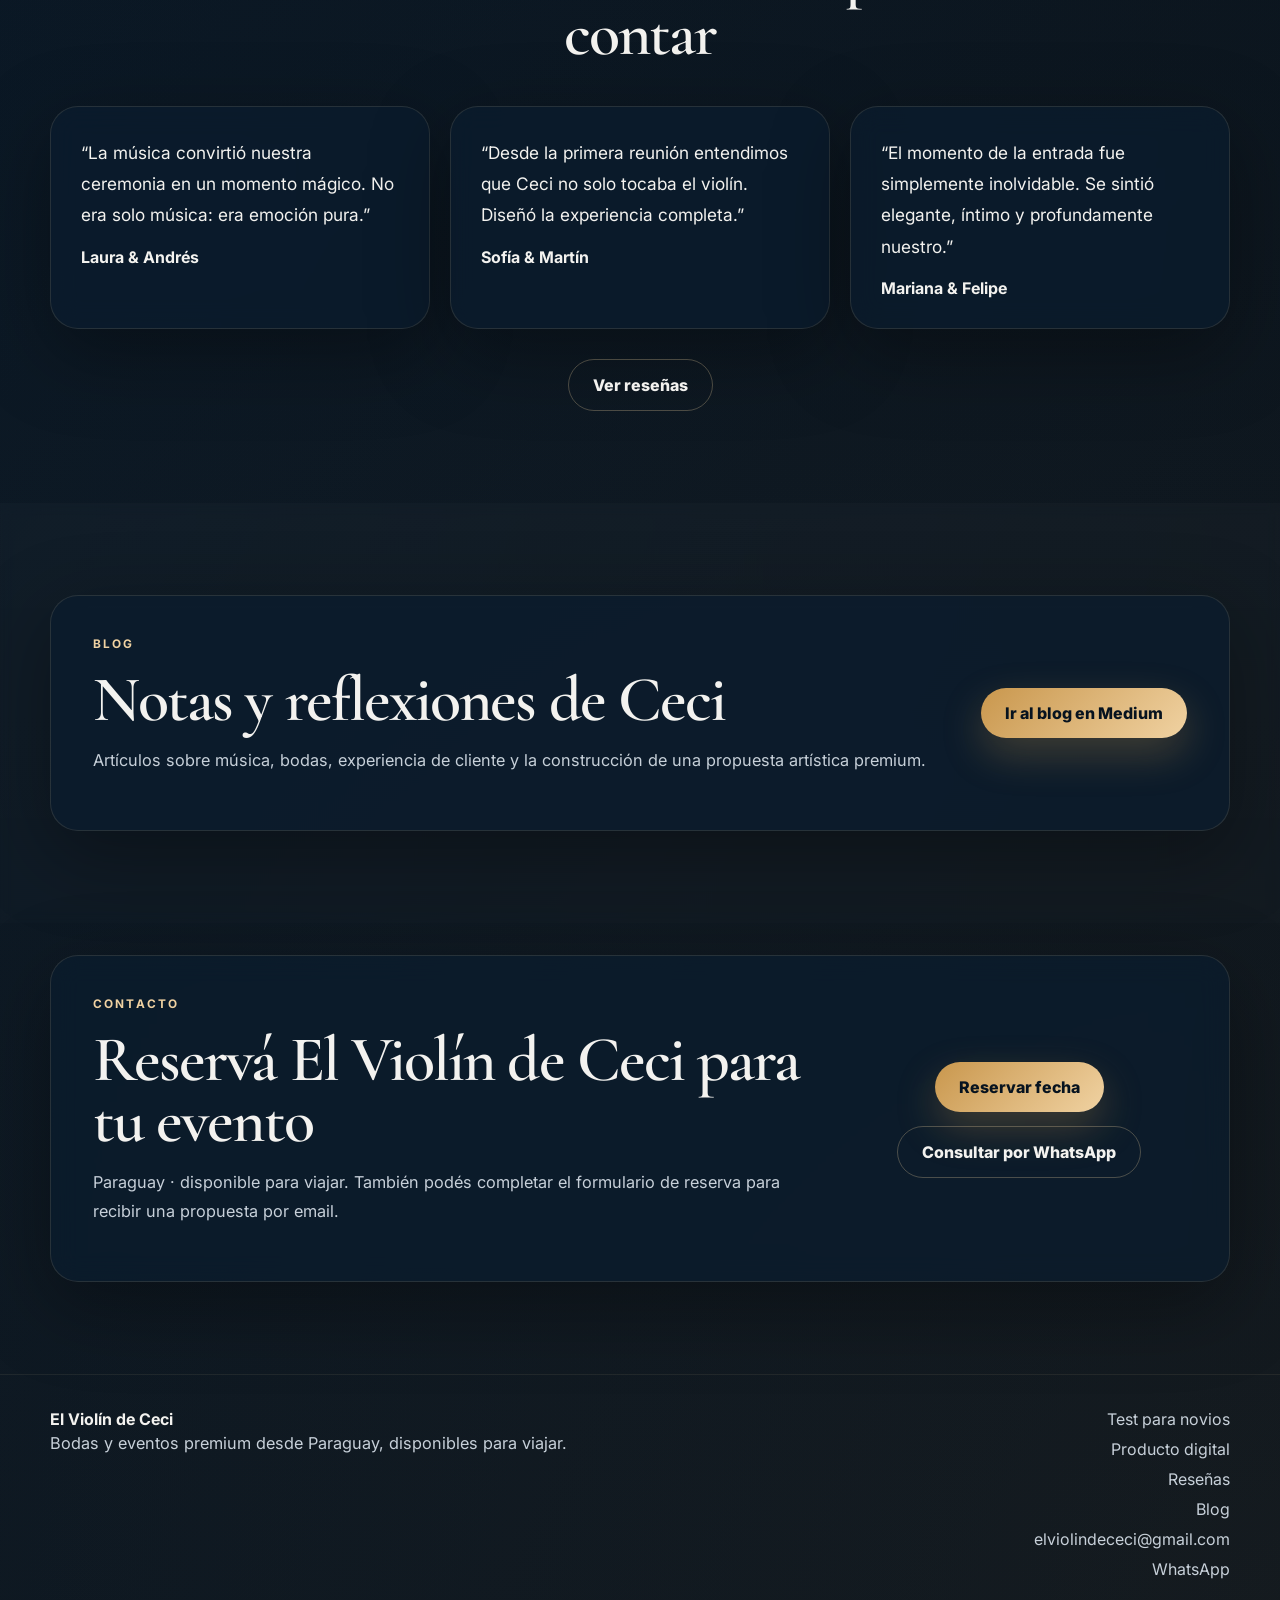
==== commit 39aa2585: "v40 - Actualización de precio a USD 37" ====
--- a/index.html
+++ b/index.html
@@ -56,7 +56,7 @@
   "offers": {
     "@type": "Offer",
     "url": "https://pay.hotmart.com/W106077396L?checkoutMode=0&bid=1782328955549&utm_source=instagram&utm_medium=dm_manychat&utm_campaign=kit_musical_novias&utm_content=reel_kit_musical_01&sck=ig_dm_reel_kit_musical_01",
-    "price": "27",
+    "price": "37",
     "priceCurrency": "USD",
     "availability": "https://schema.org/InStock"
   }
@@ -428,8 +428,8 @@
         <div class="kit-v32-price-card reveal" id="sistema-precio">
           <p class="kit-v32-kicker">Acceso de lanzamiento</p>
           <h3>Tu Boda Organizada</h3>
-          <div class="kit-v32-price"><span>USD 37</span><strong>USD 27</strong></div>
-          <p>Precio de lanzamiento. Luego sube a USD 37. Pago único y acceso inmediato.</p>
+          <div class="kit-v32-price"><span>USD 37</span><strong>USD 37</strong></div>
+          <p>Precio de lanzamiento. Luego sube a USD 47. Pago único y acceso inmediato.</p>
           <a data-hotmart-cta="precio_sistema" class="btn kit-btn kit-v32-main-btn" href="https://pay.hotmart.com/W106077396L?checkoutMode=0&bid=1782328955549&utm_source=instagram&utm_medium=dm_manychat&utm_campaign=kit_musical_novias&utm_content=reel_kit_musical_01&sck=ig_dm_reel_kit_musical_01" target="_blank" rel="noopener">
             <span>Quiero empezar a organizar mi boda</span>
             <span aria-hidden="true">→</span>
@@ -634,7 +634,7 @@
   <div class="kit-sticky-mobile kit-v32-sticky is-visible" aria-label="Acceso rápido al Sistema Banda Sonora">
     <div>
       <strong>Tu Boda Organizada</strong>
-      <span>USD 27 · acceso inmediato</span>
+      <span>USD 37 · acceso inmediato</span>
     </div>
     <a data-hotmart-cta="sticky_sistema" href="https://pay.hotmart.com/W106077396L?checkoutMode=0&bid=1782328955549&utm_source=instagram&utm_medium=dm_manychat&utm_campaign=kit_musical_novias&utm_content=reel_kit_musical_01&sck=ig_dm_reel_kit_musical_01" target="_blank" rel="noopener">Acceder</a>
   </div>
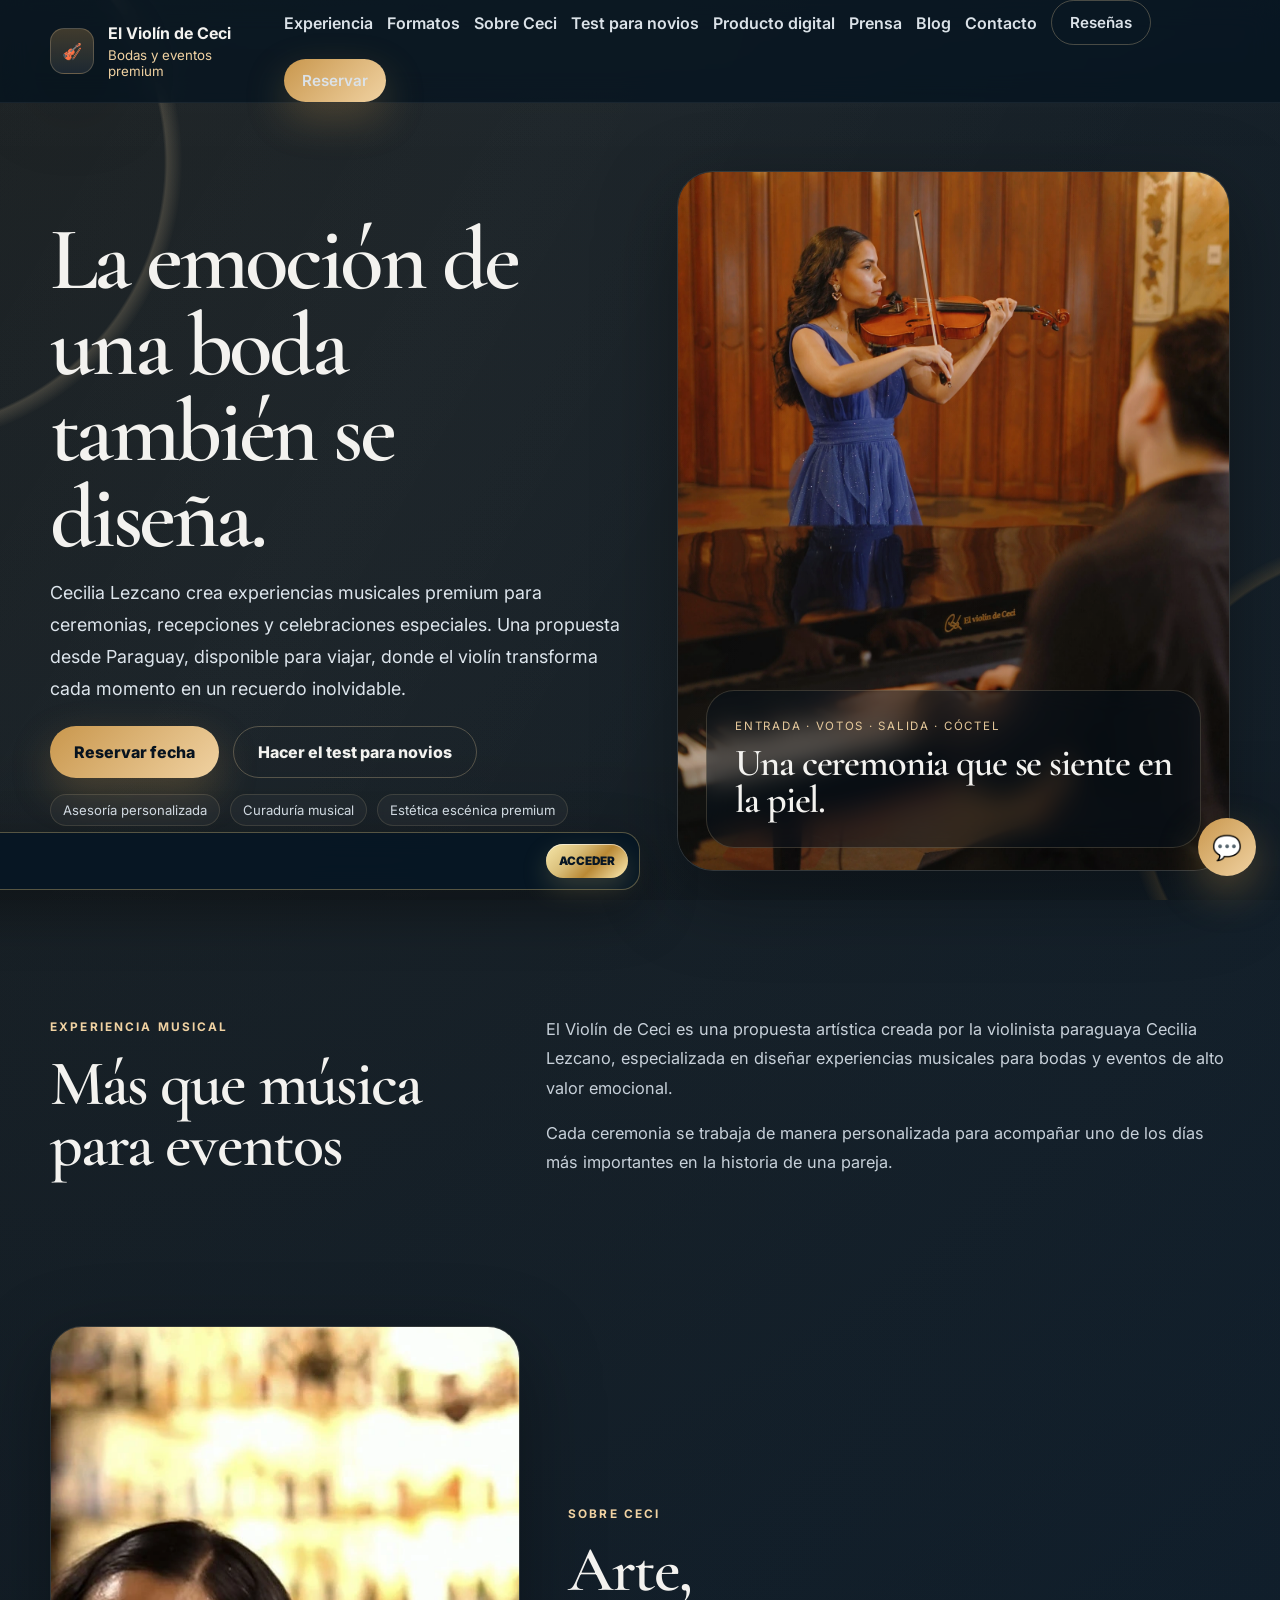
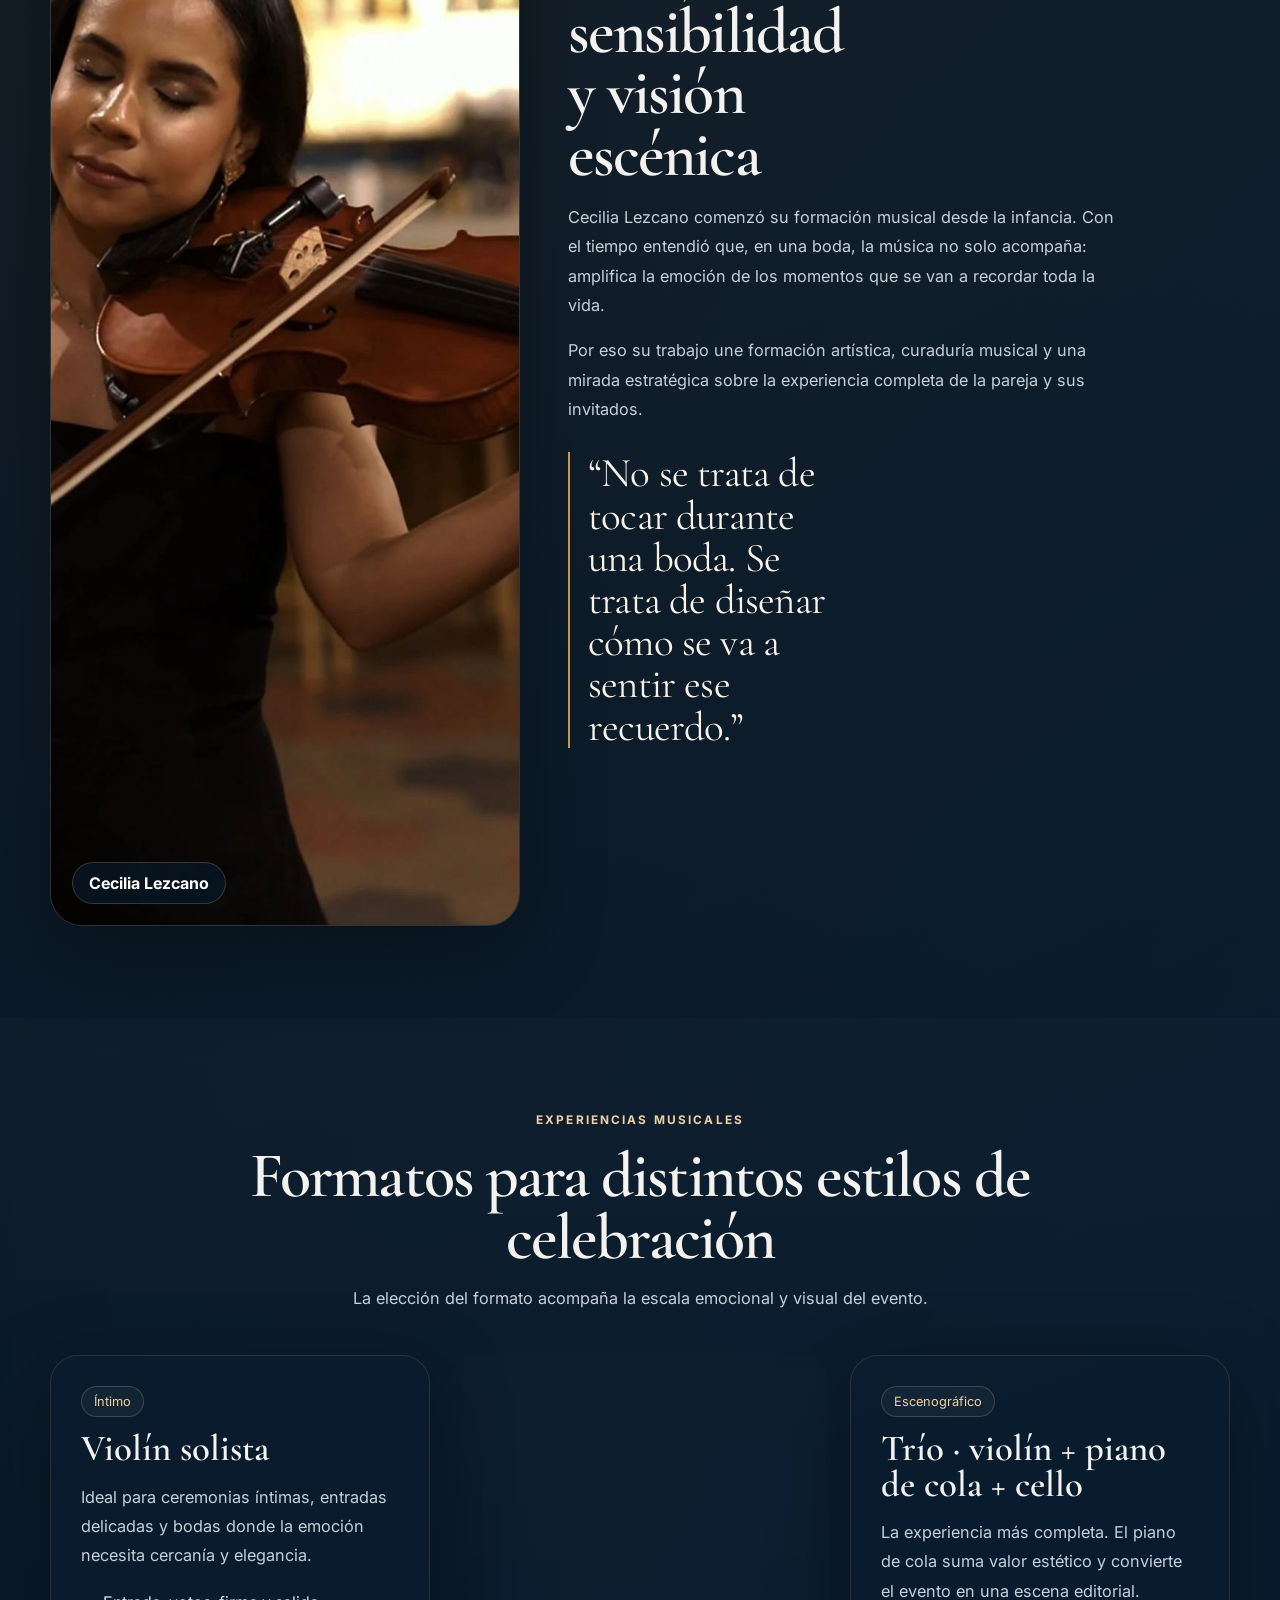
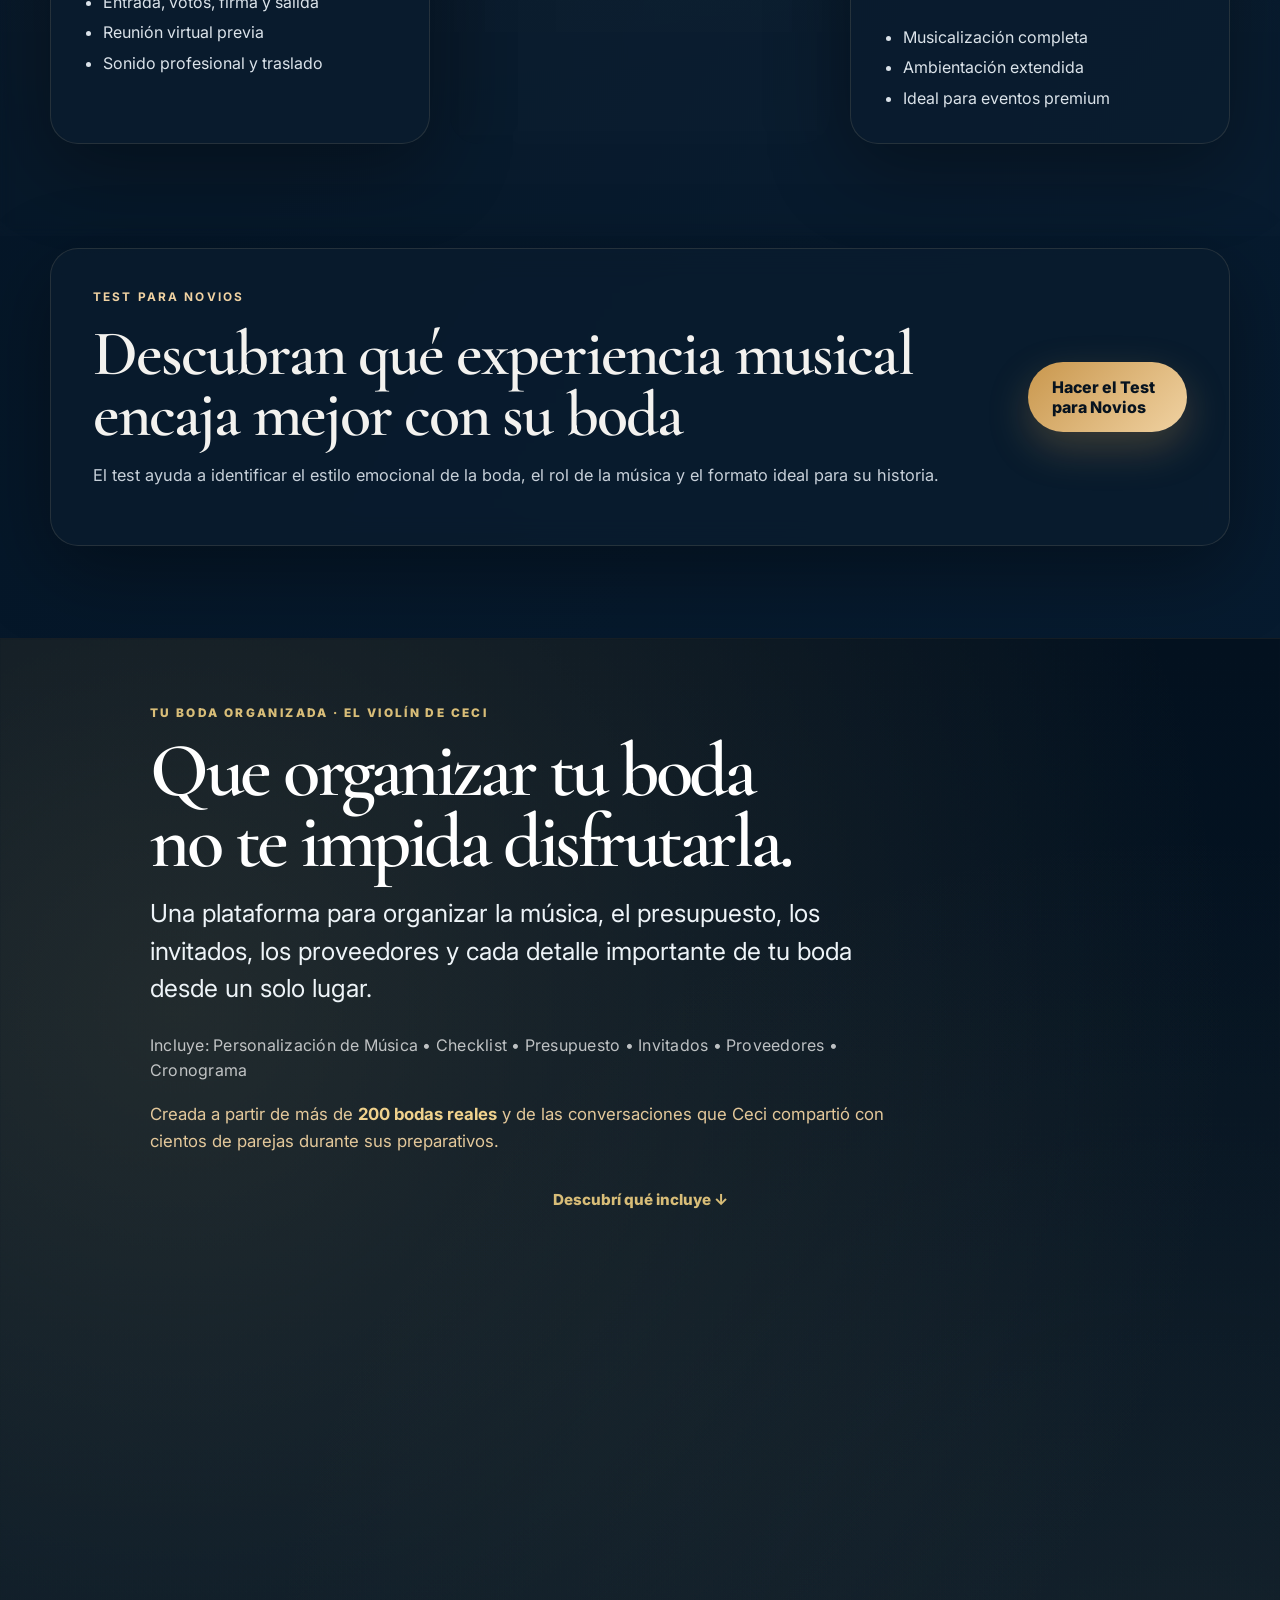
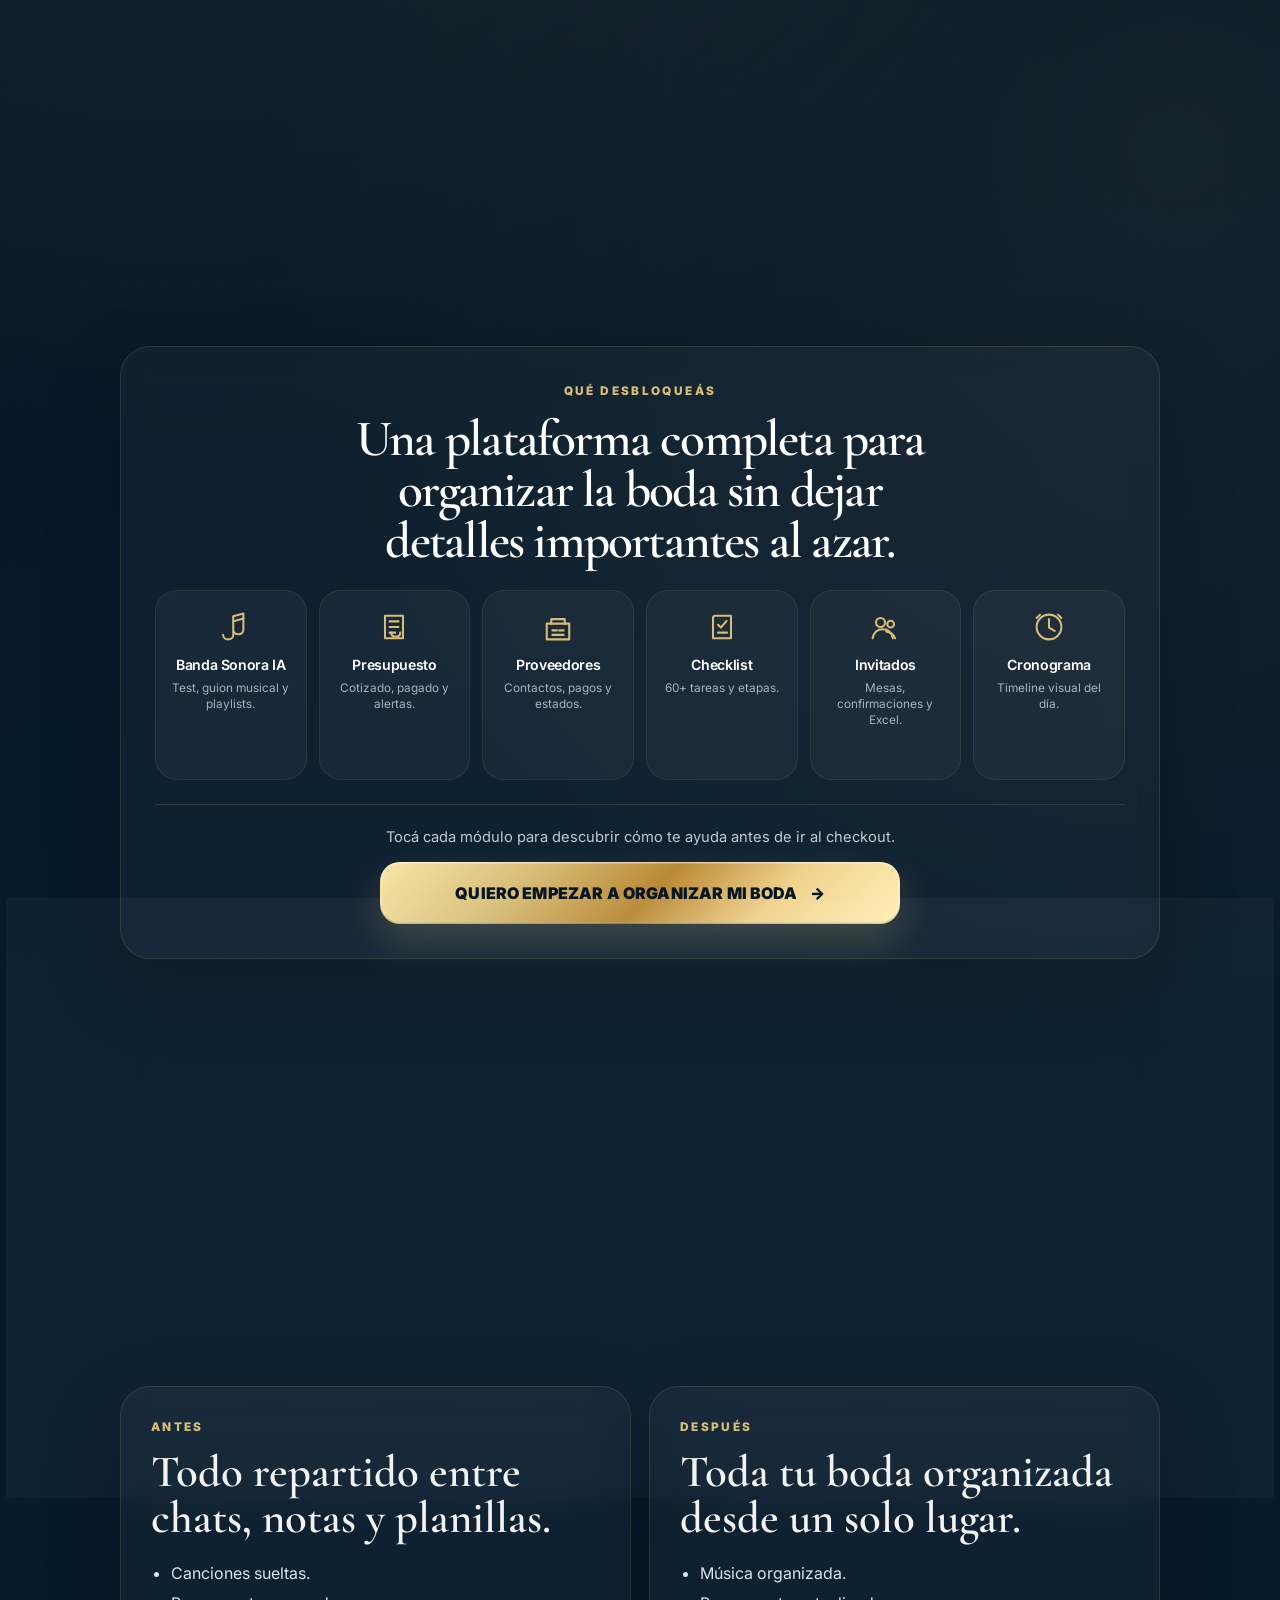
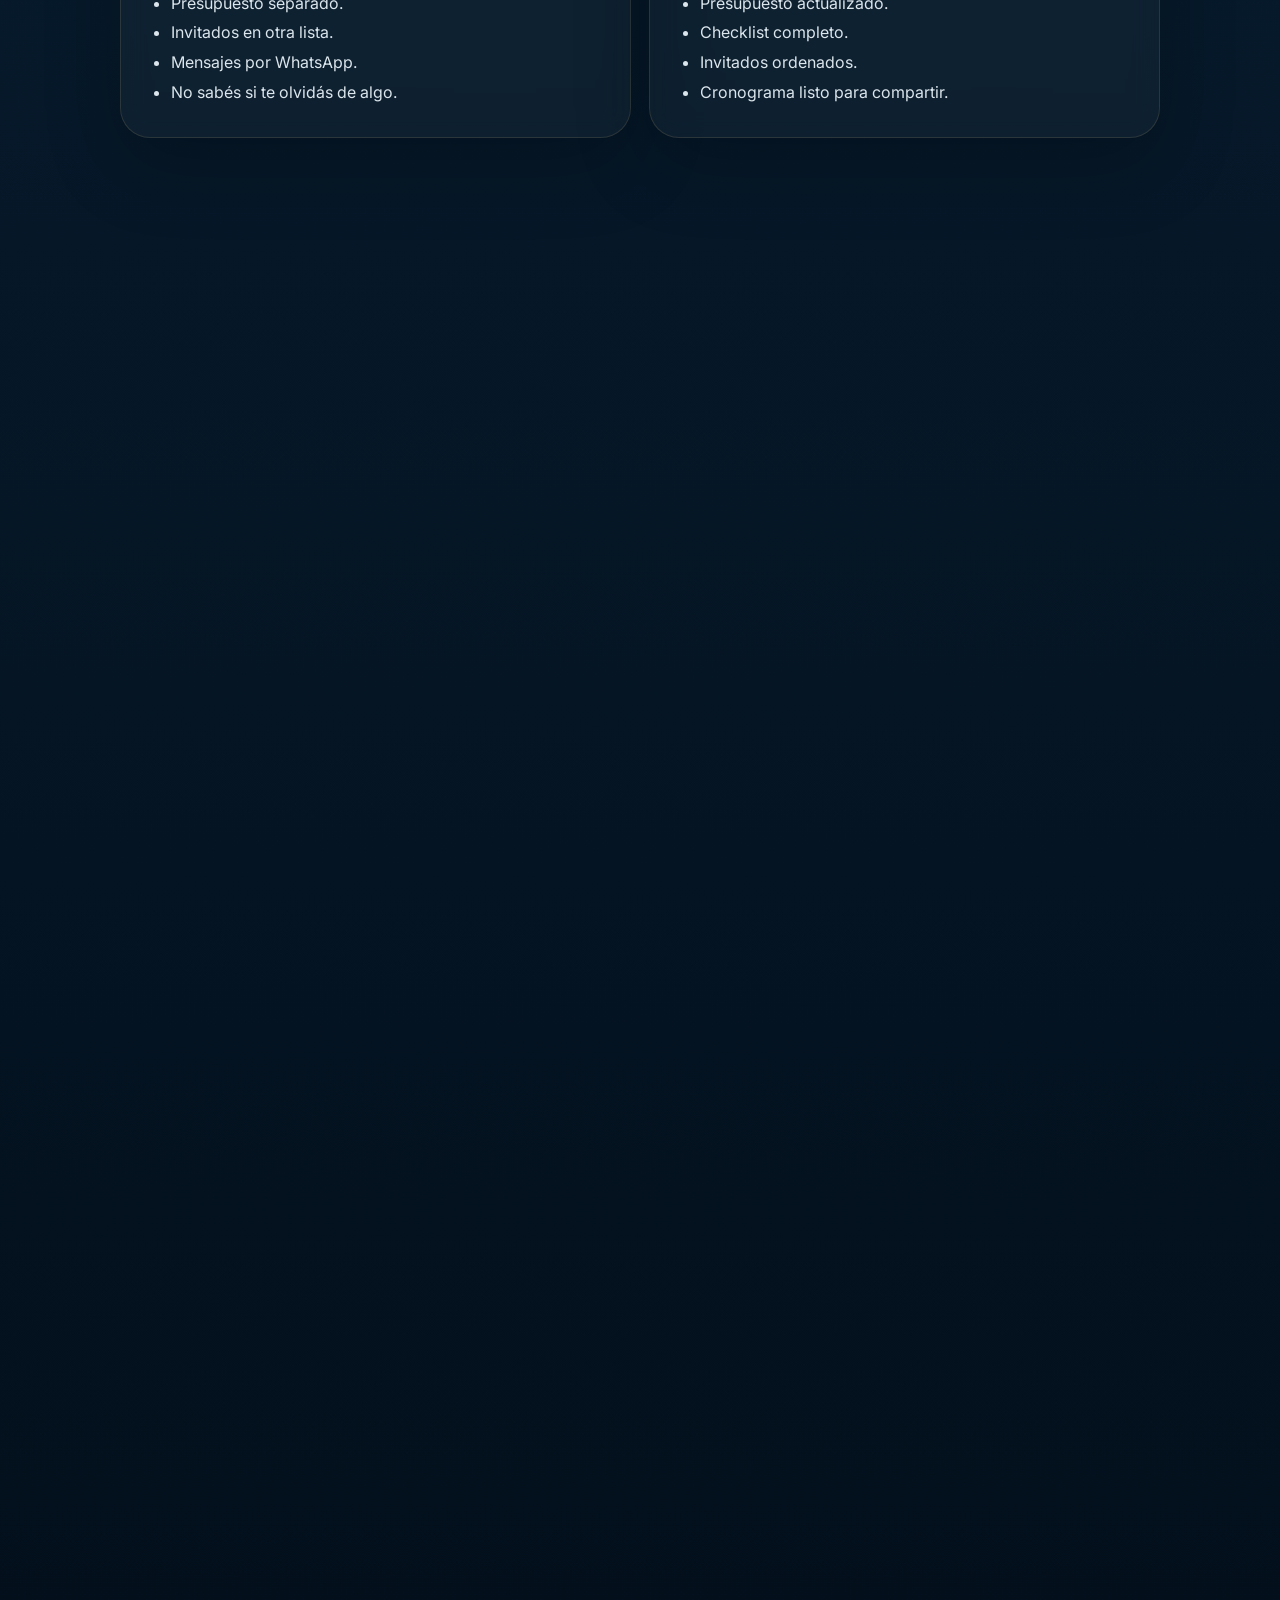
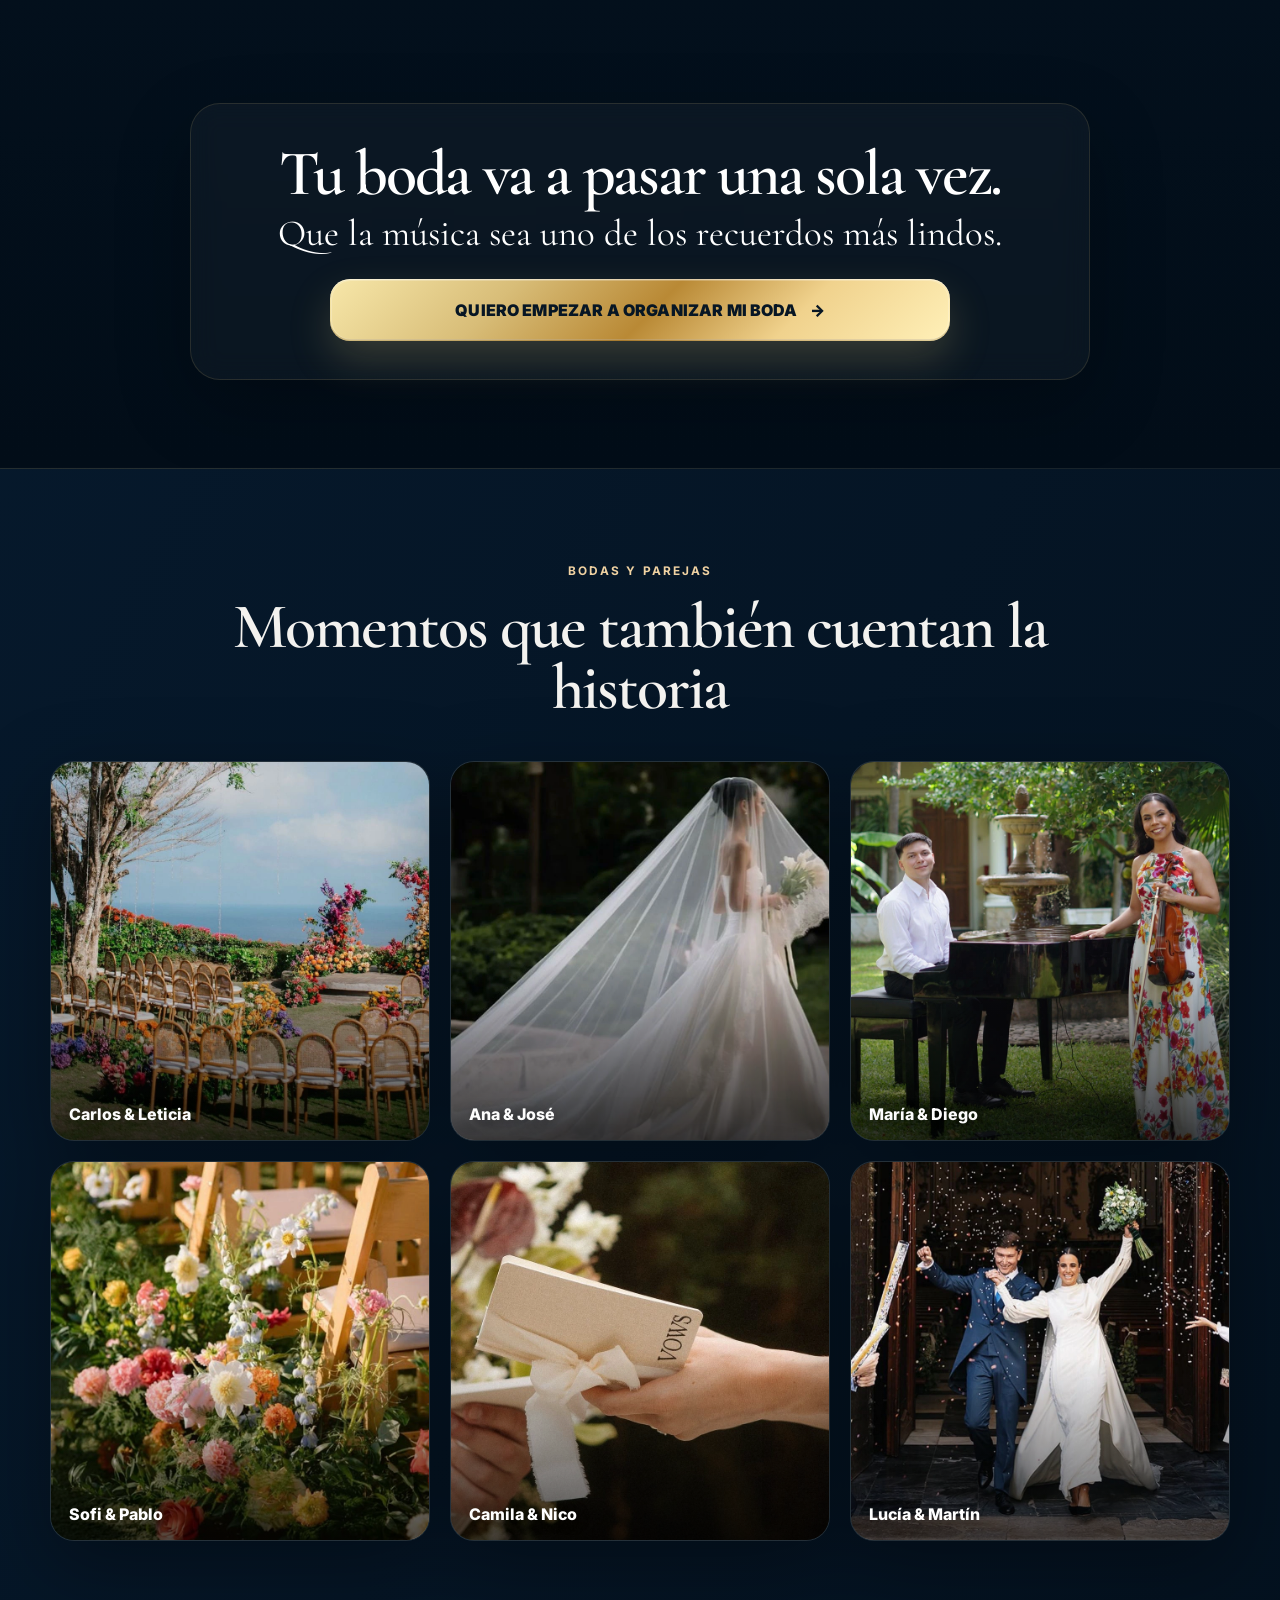
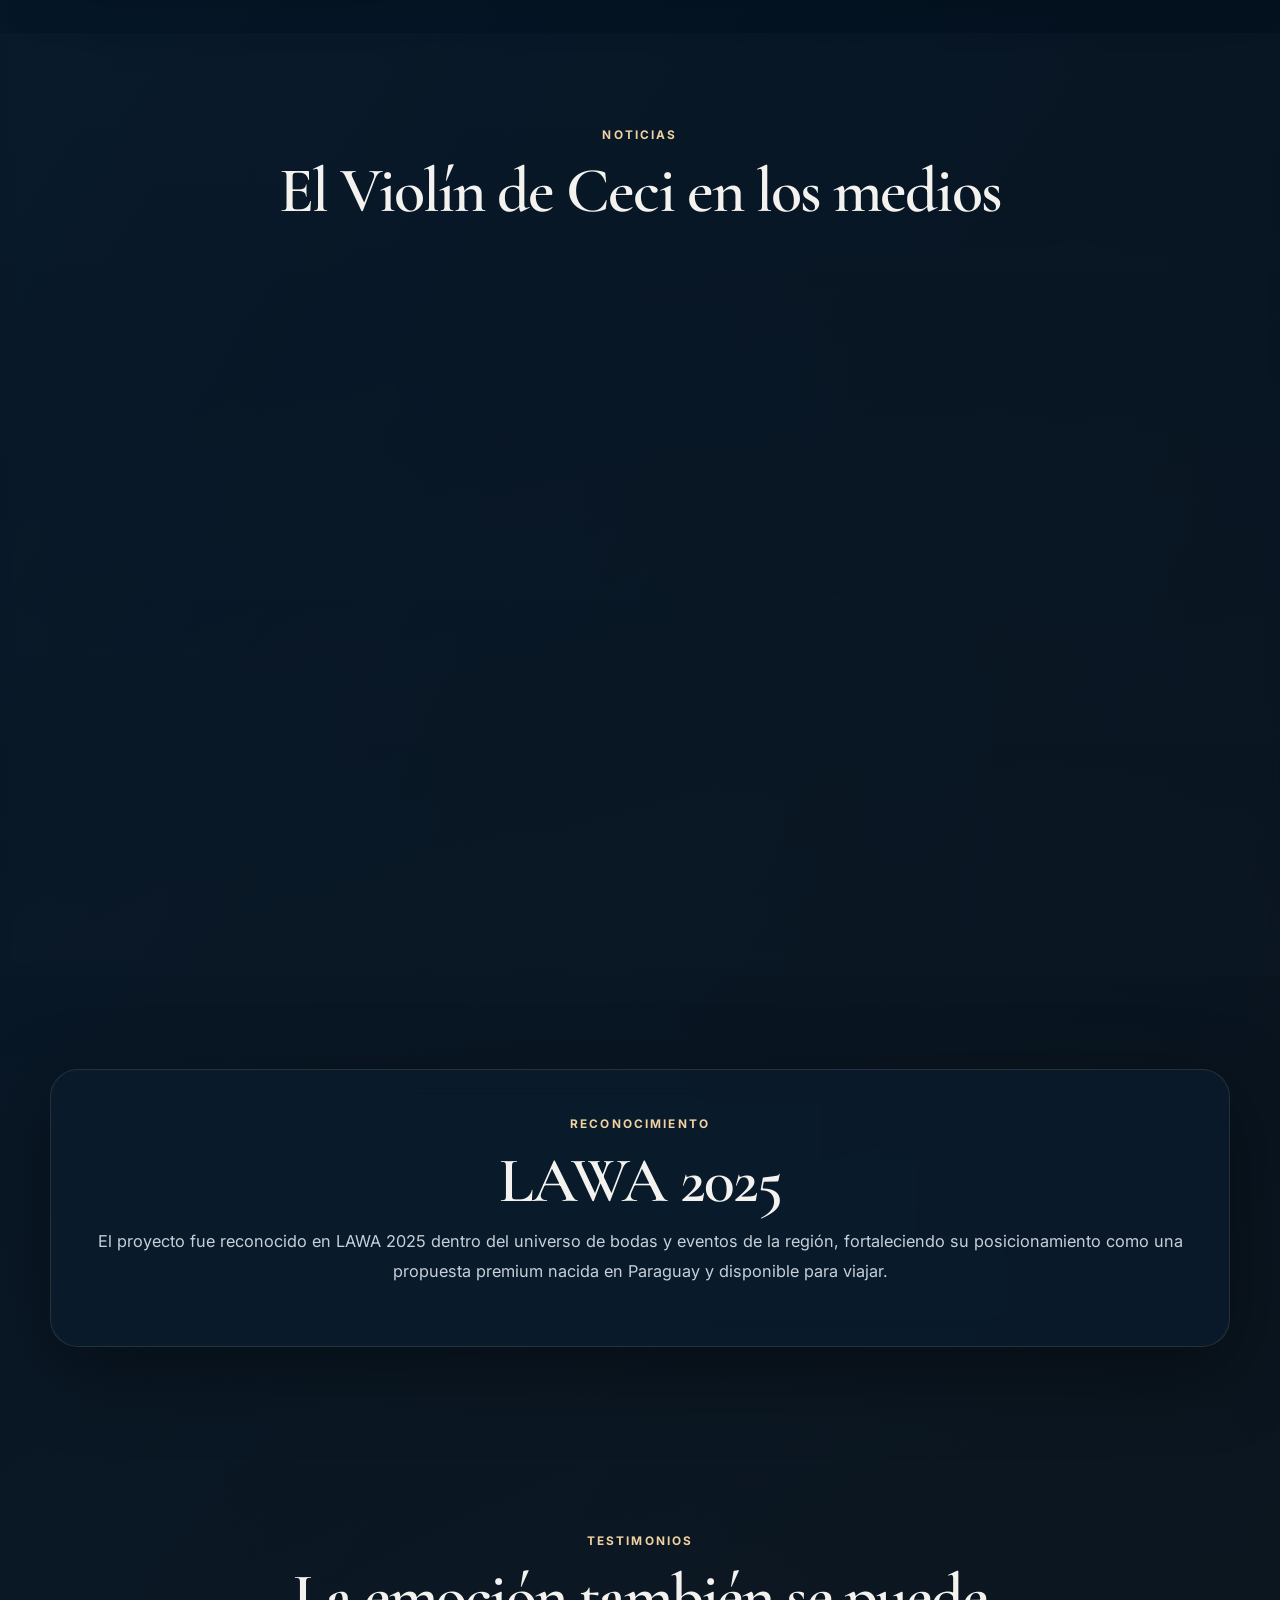
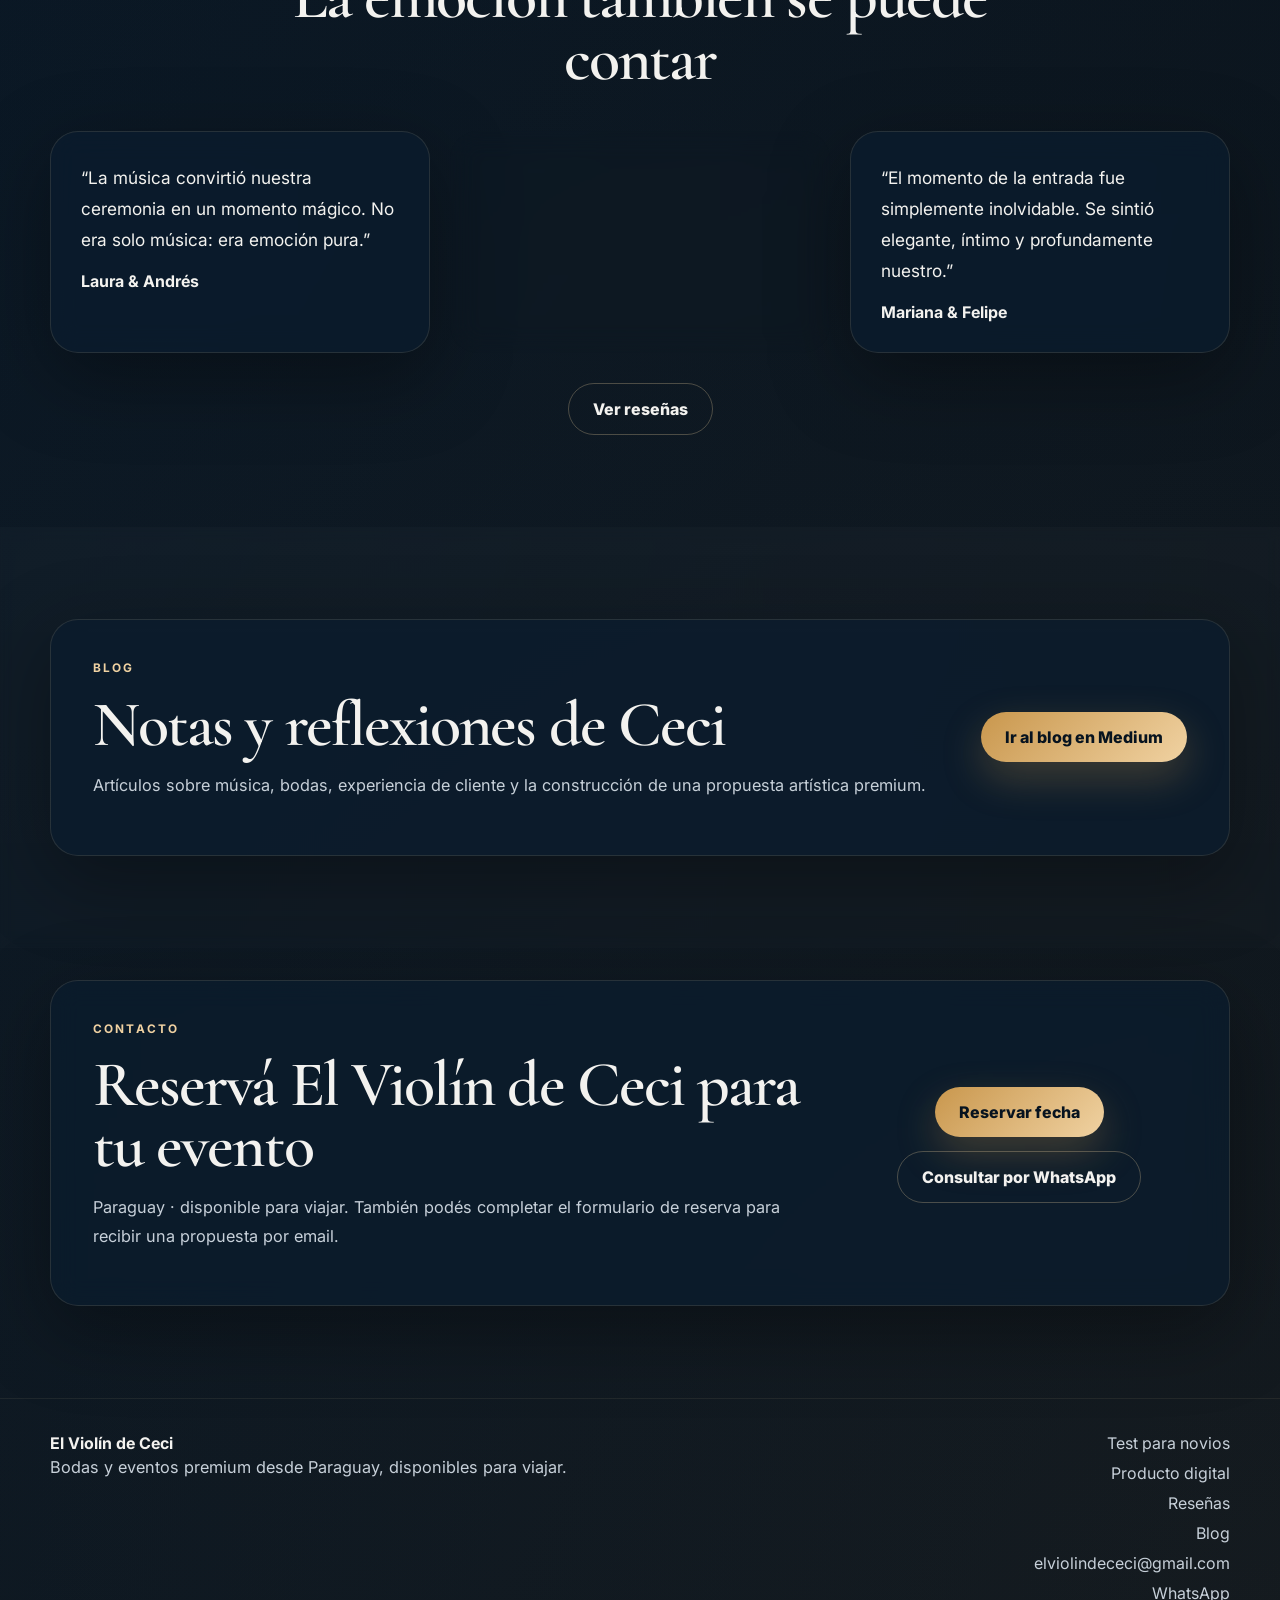
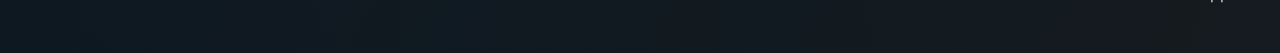
==== commit 3cdbef82: "v43 - Eliminar palabra IA del titulo" ====
--- a/index.html
+++ b/index.html
@@ -231,7 +231,7 @@
           <p class="kit-v32-eyebrow">Tu Boda Organizada · El Violín de Ceci</p>
           <h2 id="kit-title">Que organizar tu boda<br>no te impida disfrutarla.</h2>
           <p class="kit-v32-subtitle">Una plataforma para organizar la música, el presupuesto, los invitados, los proveedores y cada detalle importante de tu boda desde un solo lugar.</p>
-          <p class="kit-v35-featureline">Música • Checklist • Presupuesto • Invitados • Proveedores • Cronograma • IA</p>
+          <p class="kit-v35-featureline">Incluye: Personalización de Música • Checklist • Presupuesto • Invitados • Proveedores • Cronograma </p>
           <p class="kit-v35-authorityline">Creada a partir de más de <strong>200 bodas reales</strong> y de las conversaciones que Ceci compartió con cientos de parejas durante sus preparativos.</p>
           <a class="kit-v32-scroll" href="#sistema-incluye" aria-label="Ver qué incluye Tu Boda Organizada">Descubrí qué incluye ↓</a>
         </div>
